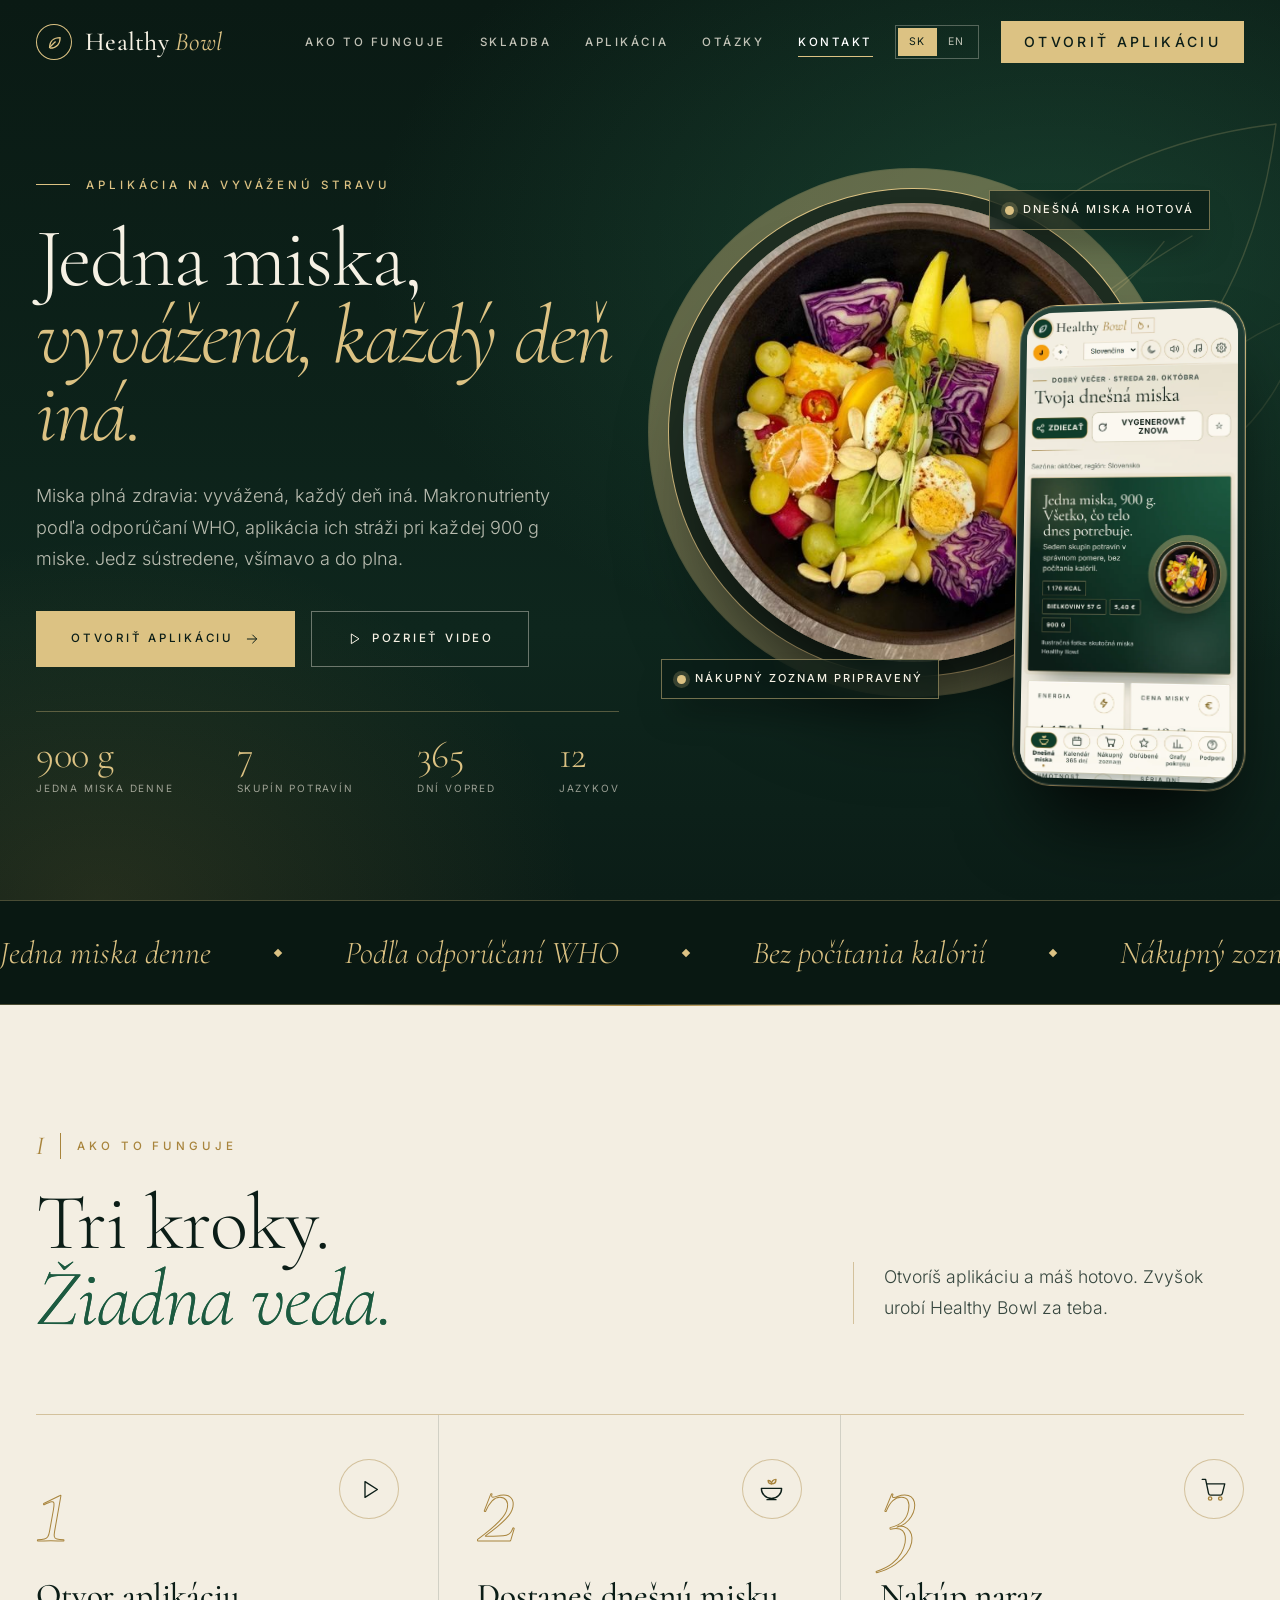
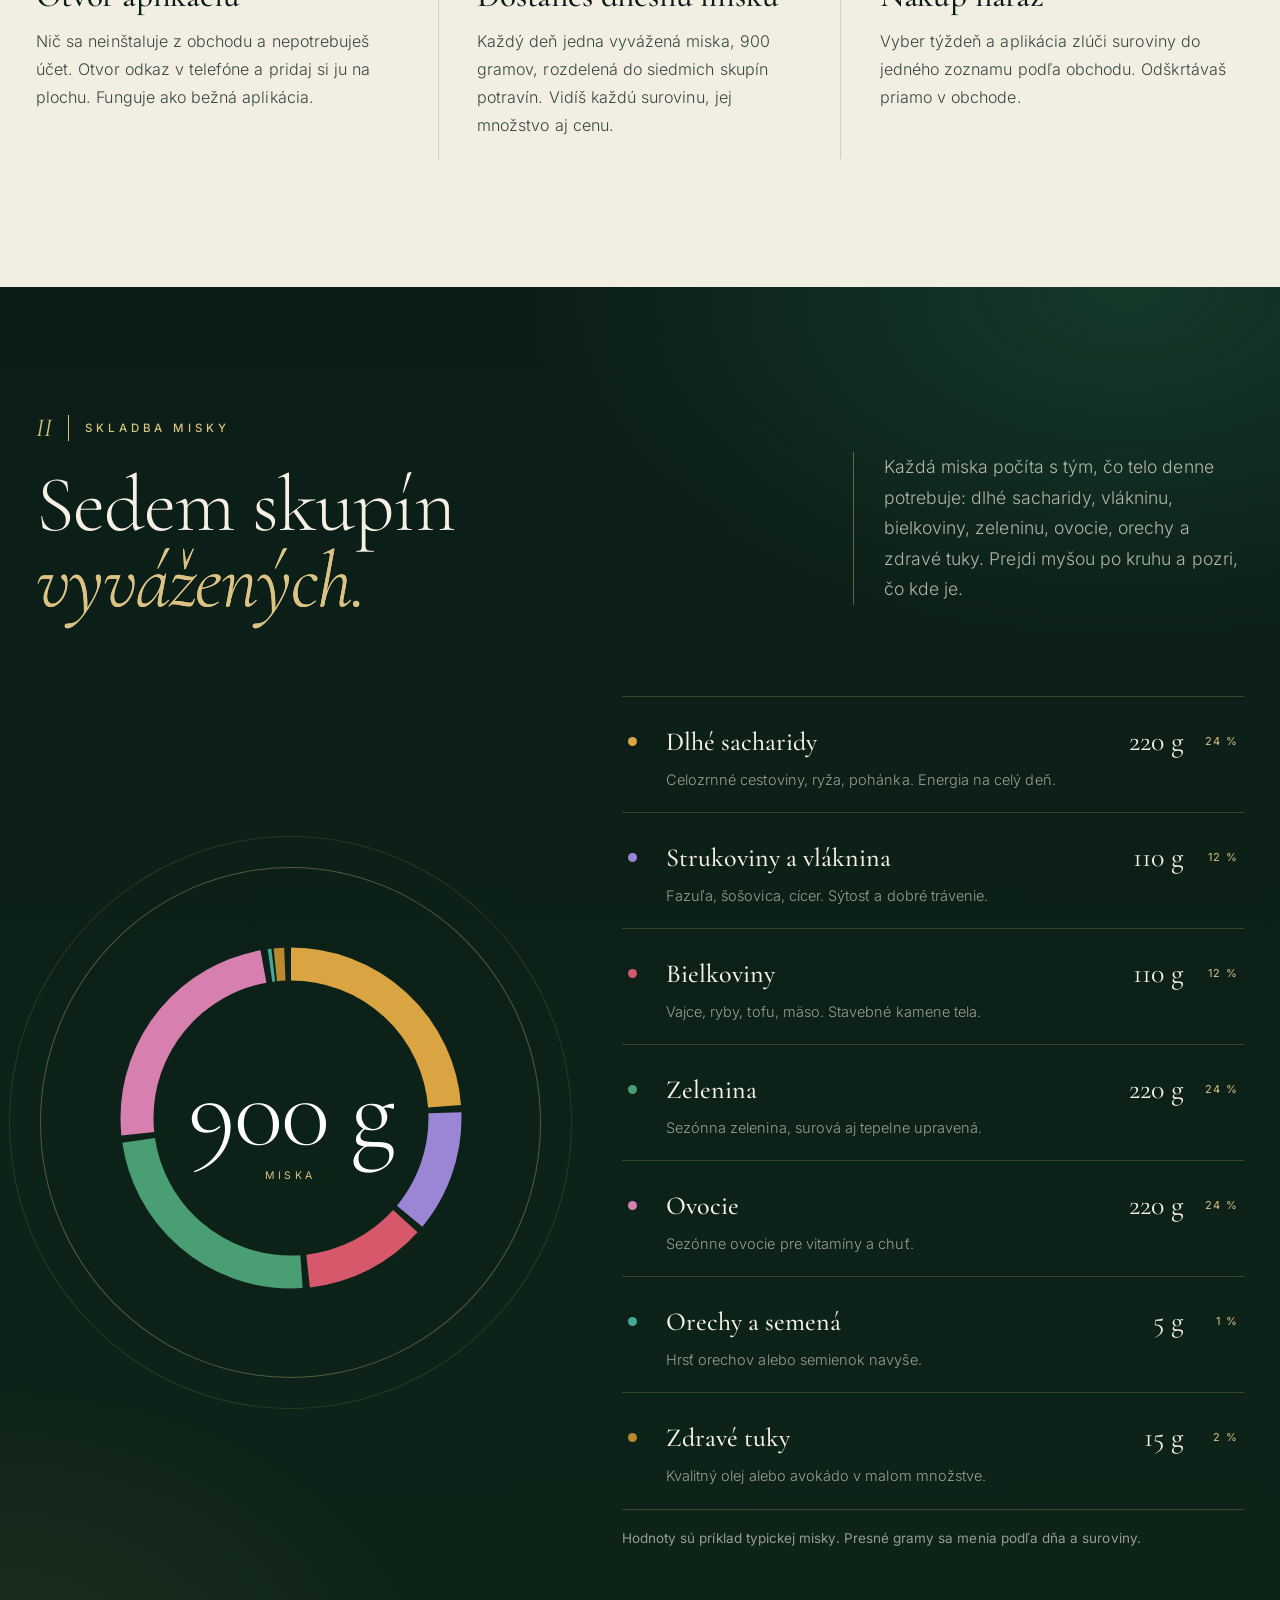
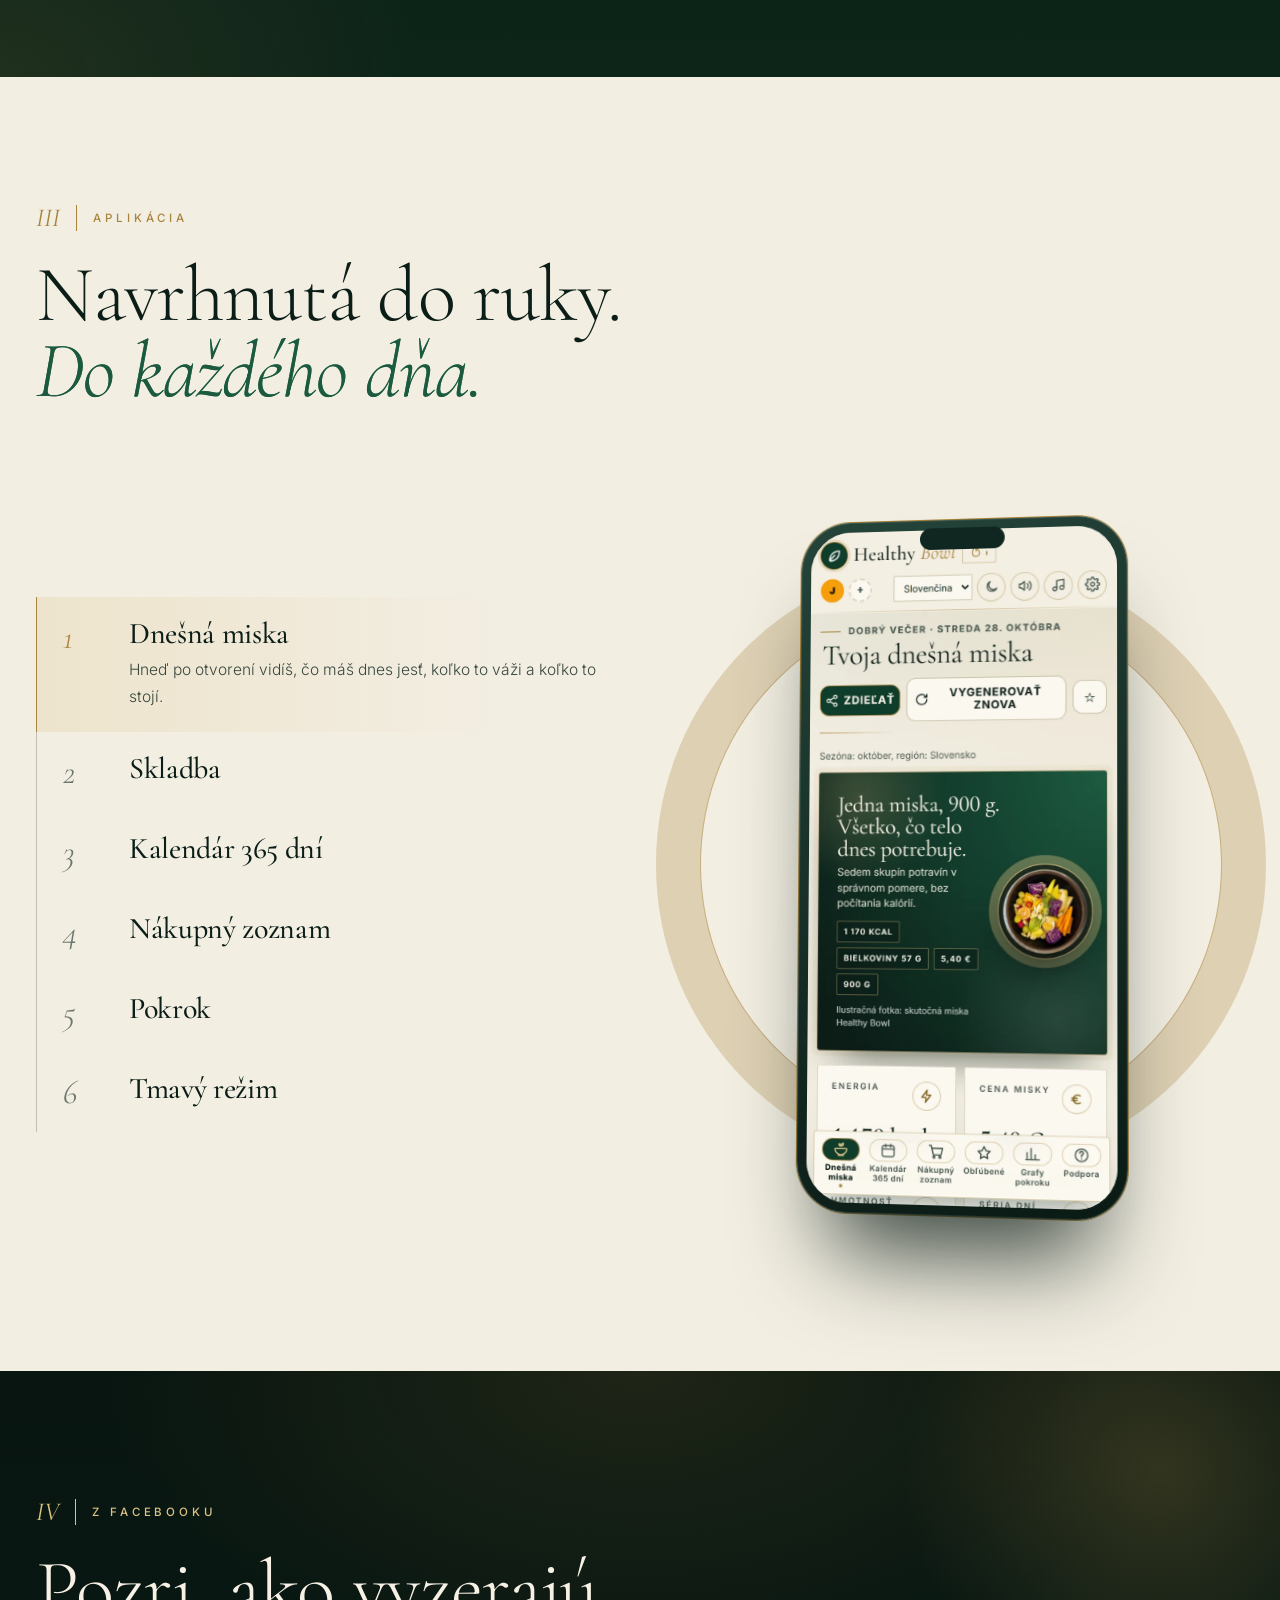
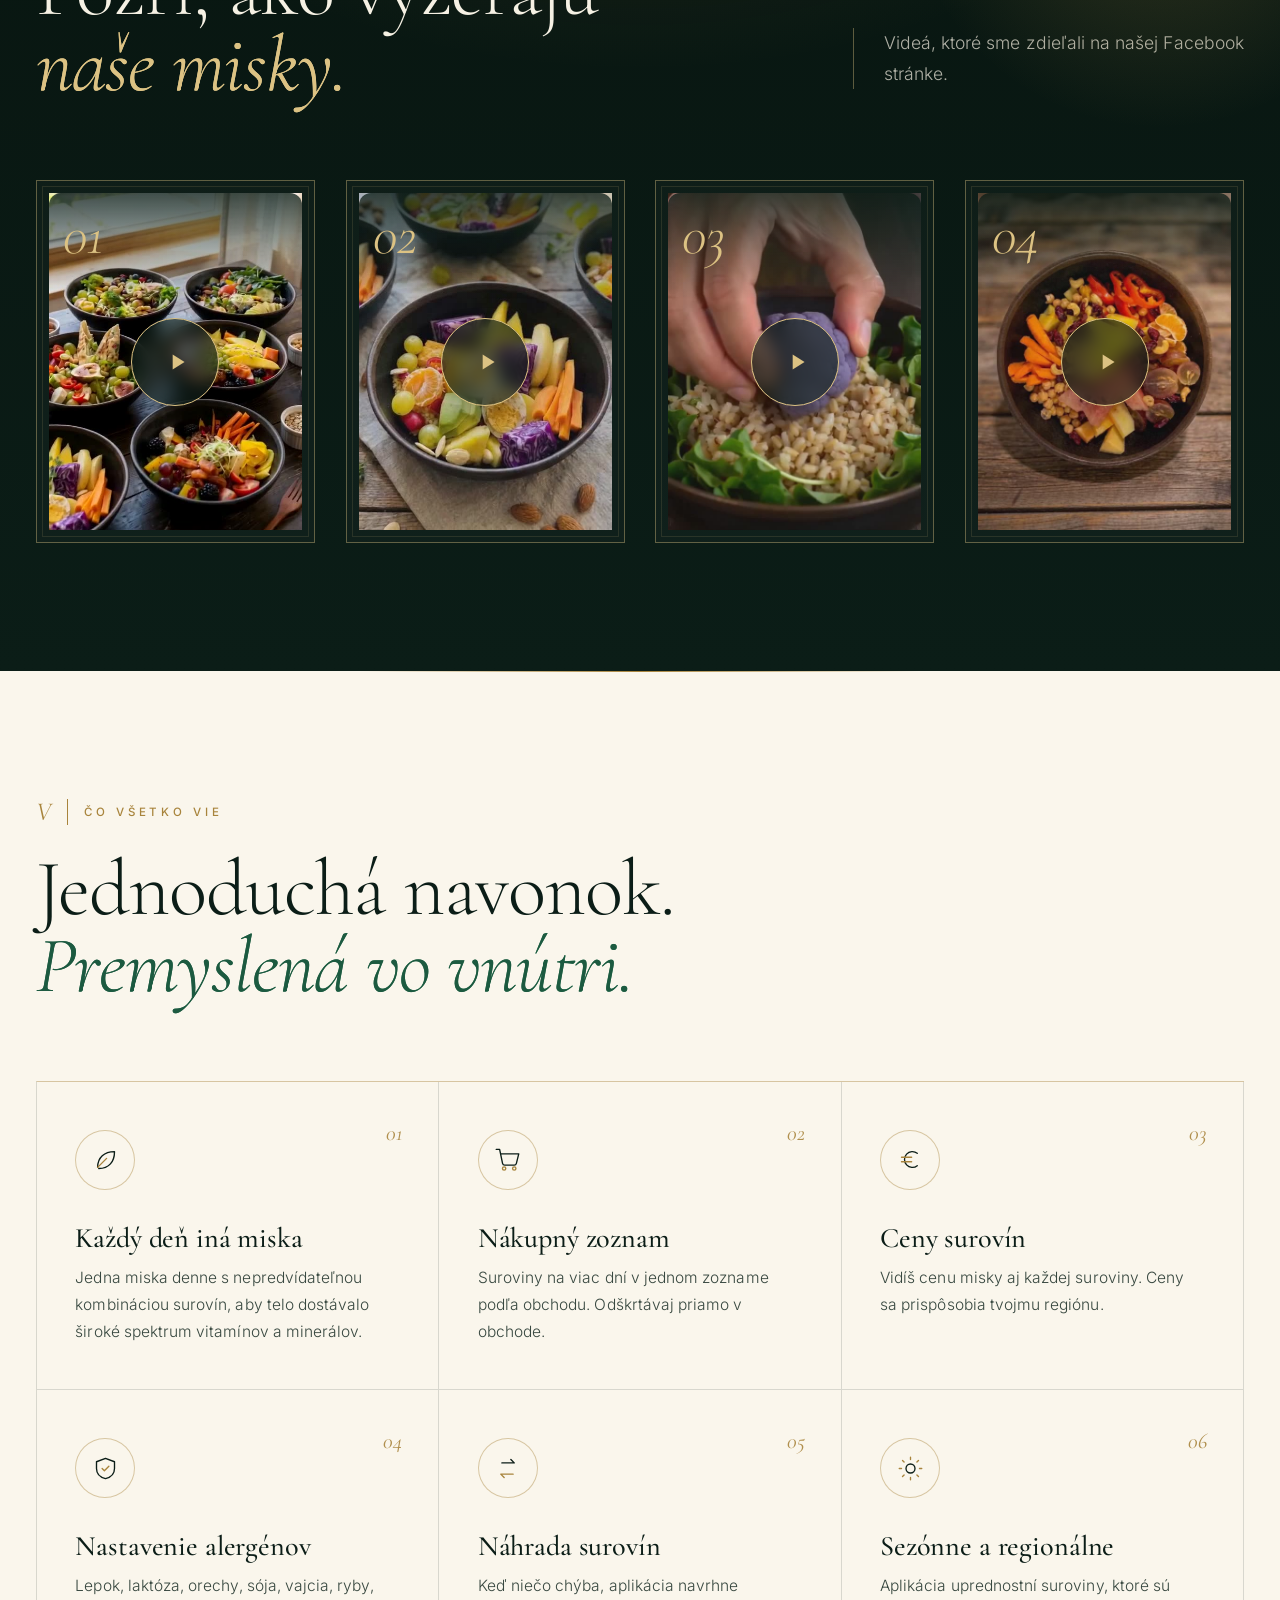
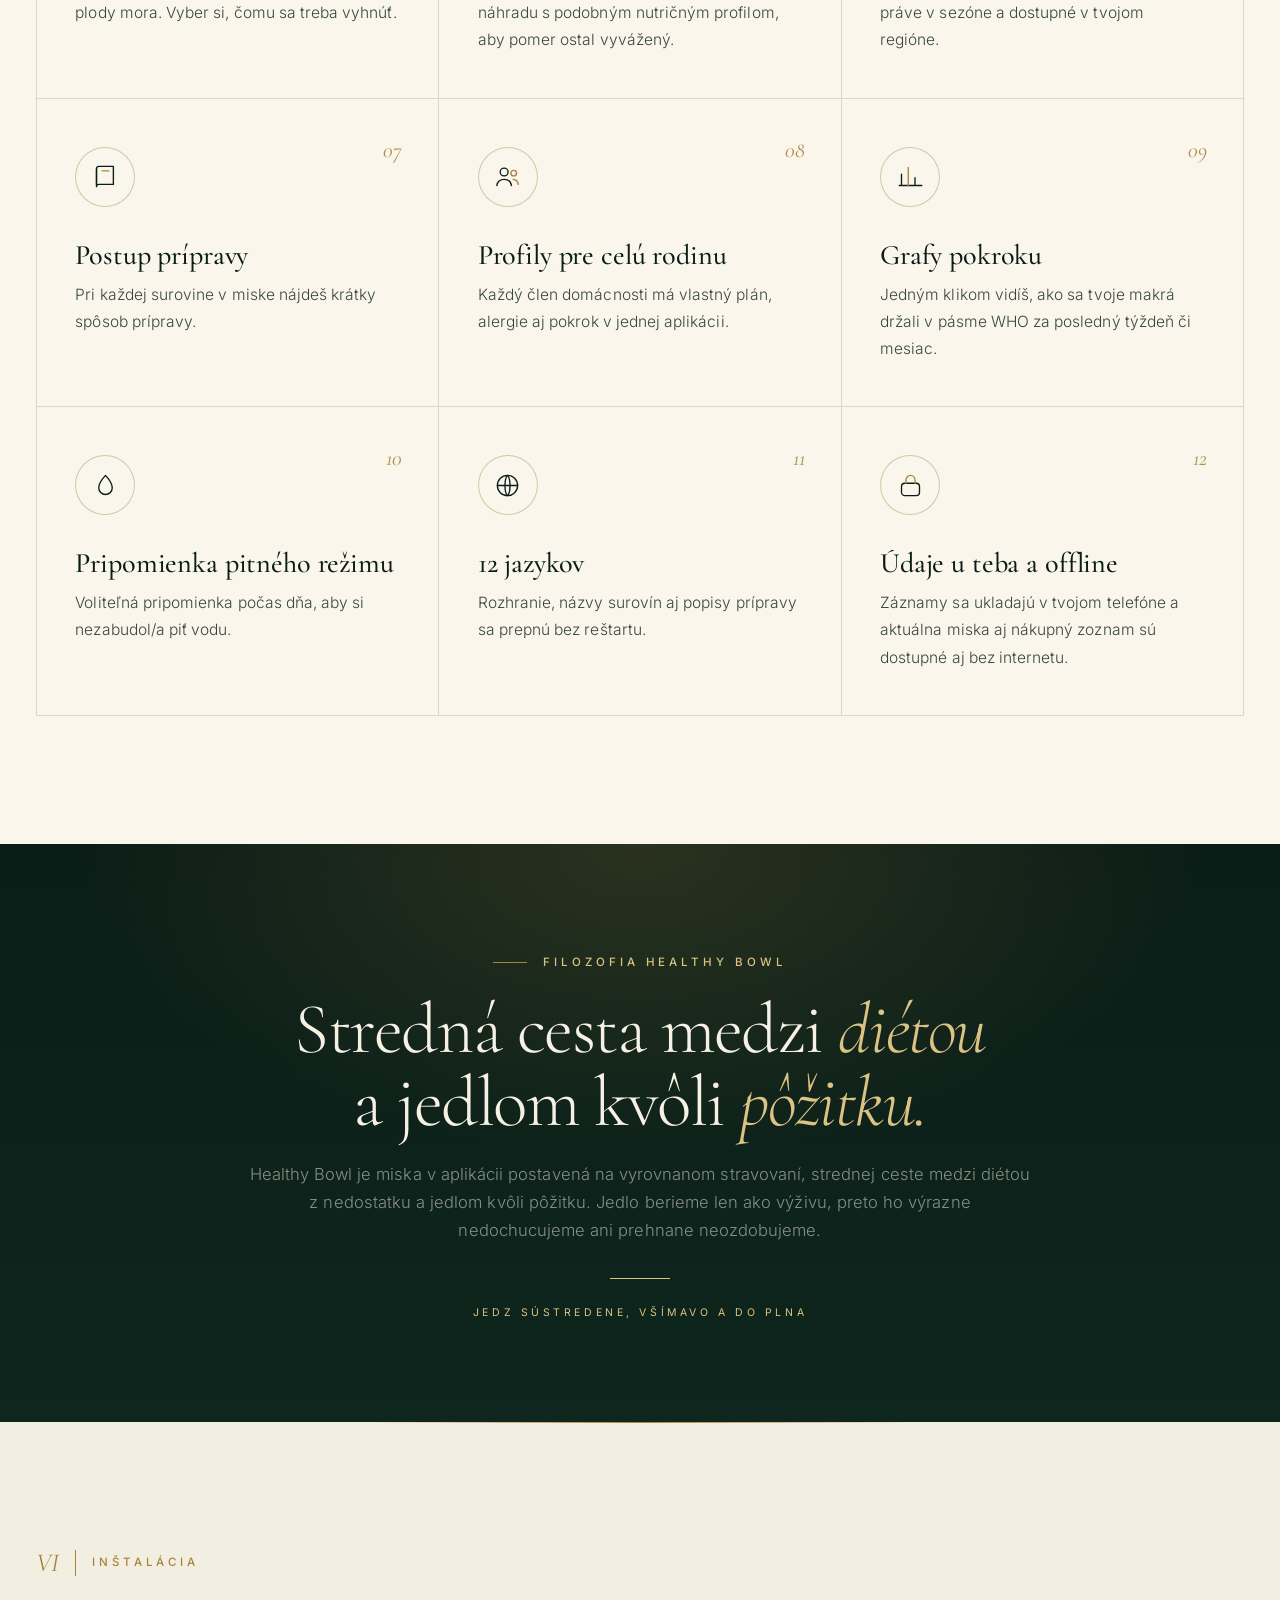
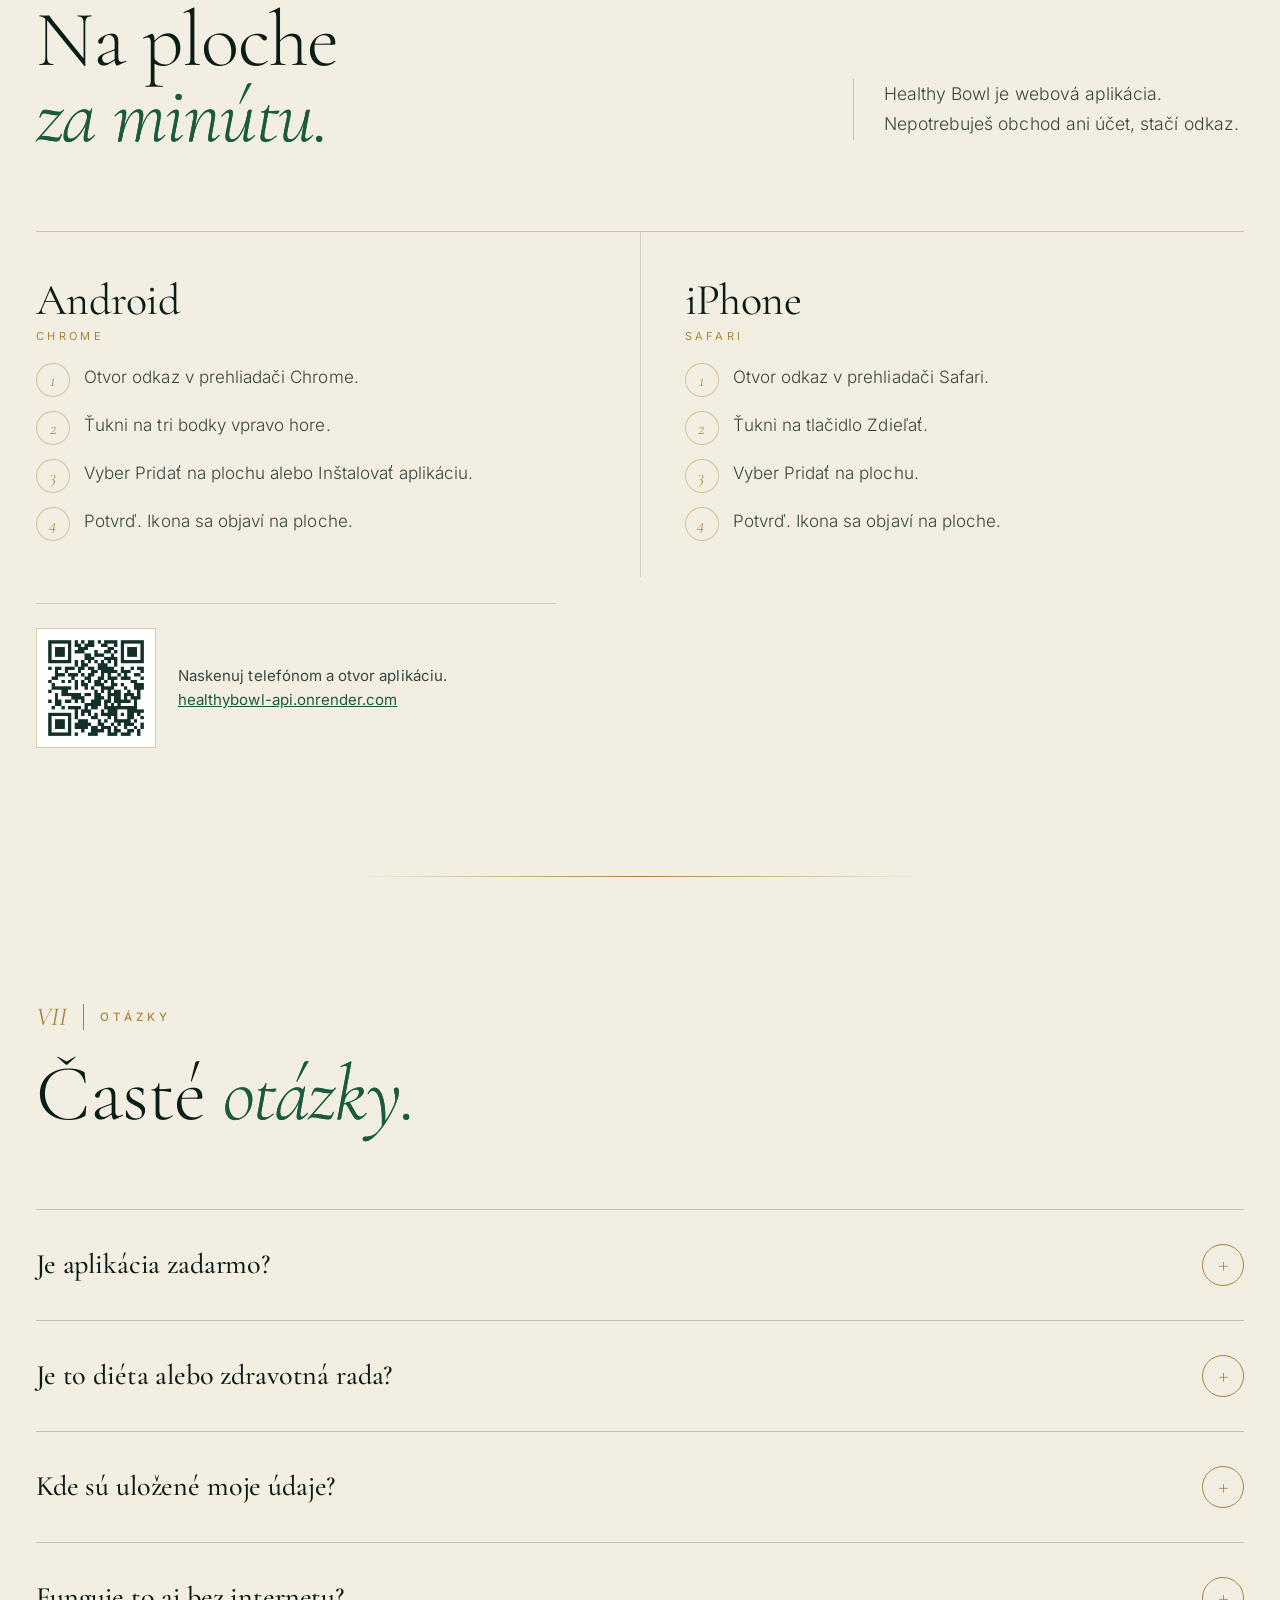
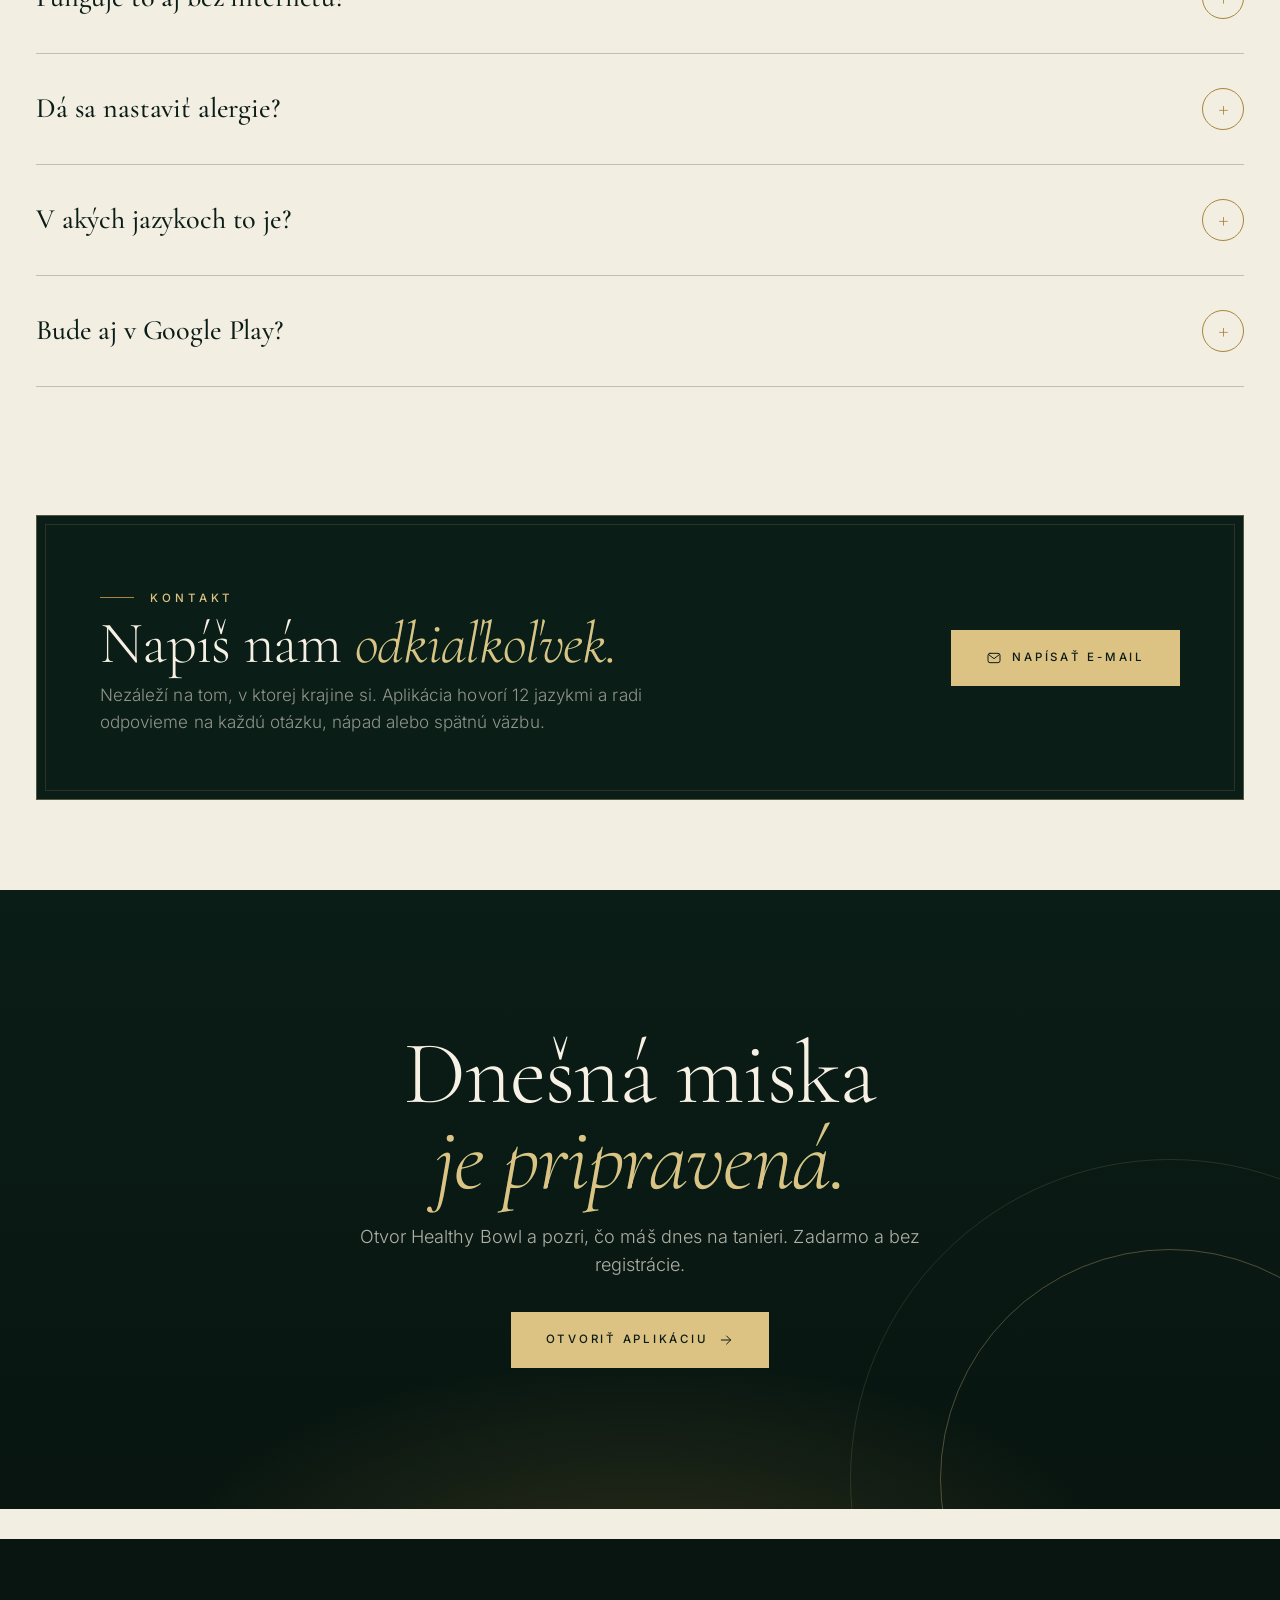
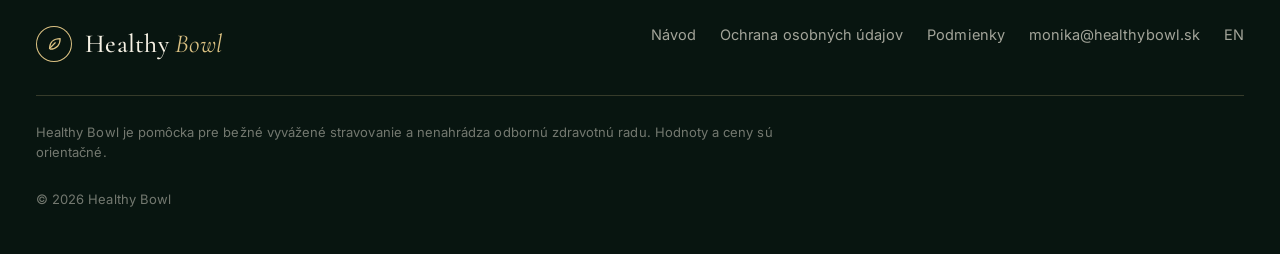
==== index.html @ a8e911b1 "Nadpis skladby: Sedem skupín vyvážených Co-Authored-By: Claude Sonnet 5.5 <noreply@anthropic.com>" ====
<!doctype html>
<html lang="sk">
<head>
<meta charset="utf-8">
<meta name="viewport" content="width=device-width,initial-scale=1,viewport-fit=cover">
<title>Healthy Bowl | Jedna miska, vyvážená, každý deň iná.</title>
<meta name="description" content="Healthy Bowl ti každý deň ukáže jednu vyváženú misku podľa odporúčaní WHO. Bez počítania kalórií, s nákupným zoznamom, kalendárom na 365 dní a 12 jazykmi.">
<meta name="theme-color" content="#FBF9F4">
<link rel="canonical" href="https://www.healthybowl.sk/">
<link rel="alternate" hreflang="sk" href="https://www.healthybowl.sk/">
<link rel="alternate" hreflang="en" href="https://www.healthybowl.sk/en/">
<link rel="alternate" hreflang="x-default" href="https://www.healthybowl.sk/">
<meta property="og:type" content="website">
<meta property="og:title" content="Healthy Bowl | Jedna miska, vyvážená, každý deň iná.">
<meta property="og:description" content="Healthy Bowl ti každý deň ukáže jednu vyváženú misku podľa odporúčaní WHO. Bez počítania kalórií, s nákupným zoznamom, kalendárom na 365 dní a 12 jazykmi.">
<meta property="og:url" content="https://www.healthybowl.sk/">
<meta property="og:image" content="https://www.healthybowl.sk/img/og-card.jpg">
<meta name="twitter:card" content="summary_large_image">
<link rel="icon" type="image/png" href="img/icon-192.png">
<link rel="preload" href="fonts/Cormorant-normal-latin.woff2" as="font" type="font/woff2" crossorigin>
<link rel="preload" href="fonts/Cormorant-italic-latin.woff2" as="font" type="font/woff2" crossorigin>
<link rel="stylesheet" href="assets/site.css">
<link rel="stylesheet" href="assets/luxe.css">
<script type="application/ld+json">{"@context": "https://schema.org", "@type": "WebApplication", "name": "Healthy Bowl", "url": "https://healthybowl-api.onrender.com", "applicationCategory": "HealthApplication", "operatingSystem": "Android, iOS, Web", "inLanguage": ["sk", "en", "de", "hu", "sv", "fi", "ru", "uk", "es", "pt", "cs", "pl"], "offers": {"@type": "Offer", "price": "0", "priceCurrency": "EUR"}, "description": "Healthy Bowl ti každý deň ukáže jednu vyváženú misku podľa odporúčaní WHO. Bez počítania kalórií, s nákupným zoznamom, kalendárom na 365 dní a 12 jazykmi."}</script>
<script type="application/ld+json">{"@context": "https://schema.org", "@type": "FAQPage", "mainEntity": [{"@type": "Question", "name": "Je aplikácia zadarmo?", "acceptedAnswer": {"@type": "Answer", "text": "Áno. Zatiaľ je celá zadarmo a nič neplatíš."}}, {"@type": "Question", "name": "Je to diéta alebo zdravotná rada?", "acceptedAnswer": {"@type": "Answer", "text": "Nie. Healthy Bowl je pomôcka pre bežné vyvážené stravovanie podľa všeobecných odporúčaní WHO. Nenahrádza lekára ani nutričného terapeuta. Ak máš zdravotné obmedzenia, poraď sa s odborníkom."}}, {"@type": "Question", "name": "Kde sú uložené moje údaje?", "acceptedAnswer": {"@type": "Answer", "text": "Tvoje nastavenia, profily a záznamy sa ukladajú v tvojom telefóne. Na server sa posiela len to, čo je nevyhnutné, napríklad správa, ktorú napíšeš do Podpory, alebo adresa, ak ju zadáš kvôli cenám vo svojom regióne."}}, {"@type": "Question", "name": "Funguje to aj bez internetu?", "acceptedAnswer": {"@type": "Answer", "text": "Po prvom načítaní áno, základné funkcie bežia aj offline. Veci, ktoré potrebujú server, napríklad aktuálne ceny, sa aktualizujú, keď si znova online."}}, {"@type": "Question", "name": "Dá sa nastaviť alergie?", "acceptedAnswer": {"@type": "Answer", "text": "Áno. Označíš alergény a neznášanlivosti, aplikácia ukáže, ktoré alergény miska obsahuje, a ponúkne náhradu."}}, {"@type": "Question", "name": "V akých jazykoch to je?", "acceptedAnswer": {"@type": "Answer", "text": "V 12 jazykoch: slovenčina, angličtina, nemčina, maďarčina, švédčina, fínčina, ruština, ukrajinčina, španielčina, portugalčina, čeština a poľština. Jazyk sa prepína bez reštartu."}}, {"@type": "Question", "name": "Bude aj v Google Play?", "acceptedAnswer": {"@type": "Answer", "text": "Pripravujeme to. Dovtedy ju používaš ako webovú aplikáciu priamo z plochy telefónu."}}]}</script>
</head>
<body>
<a class="skip" href="#main">Preskočiť na obsah</a>
<header class="hdr"><div class="wrap">
  <a class="brand" href="./"><i><svg viewBox="0 0 24 24" aria-hidden="true"><path d="M5 19c0-9 6-14 15-14 0 9-5 15-14 15"/><path class="ac" d="M5 19 13 11"/></svg></i><span>Healthy <em>Bowl</em></span></a>
  <nav class="nav" id="nav" aria-label="Menu"><a href="#how">Ako to funguje</a><a href="#bowl">Skladba</a><a href="#app">Aplikácia</a><a href="#faq">Otázky</a><a href="#contact">Kontakt</a></nav>
  <div class="lang" role="group" aria-label="Language"><a href="./" aria-current="page" hreflang="sk" lang="sk">SK</a><a href="en/"  hreflang="en" lang="en">EN</a></div>
  <a class="btn pri sm" href="https://healthybowl-api.onrender.com">Otvoriť aplikáciu</a>
  <button class="burger" type="button" aria-label="Menu" aria-expanded="false" aria-controls="nav"><svg viewBox="0 0 24 24" aria-hidden="true"><path d="M4 7h16M4 12h16M4 17h16"/></svg></button>
</div></header>

<main id="main">
<section class="hero">
  <div class="orn" aria-hidden="true"><svg viewBox="0 0 200 200"><path d="M30 170C40 90 90 40 170 30c-10 80-60 130-140 140z"/><path d="M30 170c30-40 60-70 110-100"/><path d="M60 140c10-5 20-8 30-18M80 118c12-4 22-10 32-22M104 96c10-6 18-14 26-24M44 156c6-10 14-18 22-26"/><path d="M118 150c20-30 40-45 62-52-6 28-22 48-50 60z" opacity=".6"/></svg></div>
  <div class="wrap grid">
    <div>
      <span class="eyebrow">Aplikácia na vyváženú stravu</span>
      <h1>Jedna miska,<br><em>vyvážená, každý deň iná.</em></h1>
      <p class="lead">Miska plná zdravia: vyvážená, každý deň iná. Makronutrienty podľa odporúčaní WHO, aplikácia ich stráži pri každej 900 g miske. Jedz sústredene, všímavo a do plna.</p>
      <div class="cta"><a class="btn pri" href="https://healthybowl-api.onrender.com">Otvoriť aplikáciu <svg viewBox="0 0 24 24" aria-hidden="true"><path d="M5 12h14M13 6l6 6-6 6"/></svg></a><a class="btn" href="#fbvideos"><svg viewBox="0 0 24 24" aria-hidden="true"><path d="M8 5v14l11-7z"/></svg> Pozrieť video</a></div>
      <div class="trust"><div><b>900 g</b>jedna miska denne</div><div><b>7</b>skupín potravín</div><div><b>365</b>dní vopred</div><div><b>12</b>jazykov</div></div>
    </div>
    <div class="stage" aria-hidden="false">
      <div class="plate"><img src="img/bowls/hero.jpg" alt="Miska Healthy Bowl s červenou kapustou, mrkvou, vajcom a mandarínkou" width="1400" height="1400" fetchpriority="high"></div>
      <div class="phone"><img src="img/app/sk_light_today.webp" alt="Obrazovka aplikácie Healthy Bowl s dnešnou miskou" width="780" height="1688" fetchpriority="high"></div>
      <div class="chip b"><i></i>Dnešná miska hotová</div>
      <div class="chip a"><i></i>Nákupný zoznam pripravený</div>
    </div>
  </div>
</section>

<div class="marq" aria-hidden="true"><div class="track"><span>Jedna miska denne</span><span>Podľa odporúčaní WHO</span><span>Bez počítania kalórií</span><span>Nákupný zoznam na viac dní</span><span>365 dní vopred</span><span>Alergény pod kontrolou</span><span>Tmavý režim</span><span>Funguje aj offline</span><span>Jedna miska denne</span><span>Podľa odporúčaní WHO</span><span>Bez počítania kalórií</span><span>Nákupný zoznam na viac dní</span><span>365 dní vopred</span><span>Alergény pod kontrolou</span><span>Tmavý režim</span><span>Funguje aj offline</span></div></div>

<section class="sec" id="how"><div class="wrap">
  <div class="sec-h rv"><span class="eyebrow">Ako to funguje</span><h2>Tri kroky.<br><em>Žiadna veda.</em></h2><p>Otvoríš aplikáciu a máš hotovo. Zvyšok urobí Healthy Bowl za teba.</p></div>
  <div class="steps"><article class="step rv" style="--d:0.0s"><div class="stop"><div class="n">1</div><div class="ic"><svg viewBox="0 0 24 24" aria-hidden="true"><path d="M8 5v14l11-7z"/></svg></div></div><h3>Otvor aplikáciu</h3><p>Nič sa neinštaluje z obchodu a nepotrebuješ účet. Otvor odkaz v telefóne a pridaj si ju na plochu. Funguje ako bežná aplikácia.</p></article><article class="step rv" style="--d:0.12s"><div class="stop"><div class="n">2</div><div class="ic"><svg viewBox="0 0 24 24" aria-hidden="true"><path d="M3 11h18a9 9 0 0 1-18 0Z"/><path d="M8 21h8"/><path class="ac" d="M12 7c0-2 1.5-4 4-4 0 2.5-1.5 4-4 4Z"/><path class="ac" d="M12 7c0-1.5-1-3-3-3 0 2 1 3 3 3Z"/></svg></div></div><h3>Dostaneš dnešnú misku</h3><p>Každý deň jedna vyvážená miska, 900 gramov, rozdelená do siedmich skupín potravín. Vidíš každú surovinu, jej množstvo aj cenu.</p></article><article class="step rv" style="--d:0.24s"><div class="stop"><div class="n">3</div><div class="ic"><svg viewBox="0 0 24 24" aria-hidden="true"><circle class="ac" cx="9" cy="20" r="1.5"/><circle class="ac" cx="18" cy="20" r="1.5"/><path d="M2 3h3l2.6 12.4a2 2 0 0 0 2 1.6h8.3a2 2 0 0 0 2-1.5L22 7H6"/></svg></div></div><h3>Nakúp naraz</h3><p>Vyber týždeň a aplikácia zlúči suroviny do jedného zoznamu podľa obchodu. Odškrtávaš priamo v obchode.</p></article></div>
</div></section>

<section class="sec dark" id="bowl"><div class="wrap">
  <div class="sec-h rv"><span class="eyebrow">Skladba misky</span><h2>Sedem skupín<br><em>vyvážených.</em></h2><p>Každá miska počíta s tým, čo telo denne potrebuje: dlhé sacharidy, vlákninu, bielkoviny, zeleninu, ovocie, orechy a zdravé tuky. Prejdi myšou po kruhu a pozri, čo kde je.</p></div>
  <div class="ringwrap">
    <div class="ring rv"><div class="mid"><b>900 g</b><span>miska</span></div></div>
    <div><div class="groups"><div class="g rv" style="--d:0.0s" data-c="#D9A441" data-pc="220"><i style="background:#D9A441"></i><b>Dlhé sacharidy</b><span class="gr">220 g</span><span class="pc">24 %</span><small>Celozrnné cestoviny, ryža, pohánka. Energia na celý deň.</small></div><div class="g rv" style="--d:0.06s" data-c="#9B86D6" data-pc="110"><i style="background:#9B86D6"></i><b>Strukoviny a vláknina</b><span class="gr">110 g</span><span class="pc">12 %</span><small>Fazuľa, šošovica, cícer. Sýtosť a dobré trávenie.</small></div><div class="g rv" style="--d:0.12s" data-c="#D8586B" data-pc="110"><i style="background:#D8586B"></i><b>Bielkoviny</b><span class="gr">110 g</span><span class="pc">12 %</span><small>Vajce, ryby, tofu, mäso. Stavebné kamene tela.</small></div><div class="g rv" style="--d:0.18s" data-c="#4A9E73" data-pc="220"><i style="background:#4A9E73"></i><b>Zelenina</b><span class="gr">220 g</span><span class="pc">24 %</span><small>Sezónna zelenina, surová aj tepelne upravená.</small></div><div class="g rv" style="--d:0.24s" data-c="#D77FAE" data-pc="220"><i style="background:#D77FAE"></i><b>Ovocie</b><span class="gr">220 g</span><span class="pc">24 %</span><small>Sezónne ovocie pre vitamíny a chuť.</small></div><div class="g rv" style="--d:0.3s" data-c="#45A89A" data-pc="5"><i style="background:#45A89A"></i><b>Orechy a semená</b><span class="gr">5 g</span><span class="pc">1 %</span><small>Hrsť orechov alebo semienok navyše.</small></div><div class="g rv" style="--d:0.36s" data-c="#B8892F" data-pc="15"><i style="background:#B8892F"></i><b>Zdravé tuky</b><span class="gr">15 g</span><span class="pc">2 %</span><small>Kvalitný olej alebo avokádo v malom množstve.</small></div></div><p style="margin-top:18px;font-size:13.5px;color:rgba(245,239,227,.6)">Hodnoty sú príklad typickej misky. Presné gramy sa menia podľa dňa a suroviny.</p></div>
  </div>
</div></section>

<section class="sec" id="app"><div class="wrap">
  <div class="sec-h rv"><span class="eyebrow">Aplikácia</span><h2>Navrhnutá do ruky.<br><em>Do každého dňa.</em></h2></div>
  <div class="show">
    <div class="tabs rv" role="tablist"><button type="button" class="tab" aria-selected="true"><span class="tn">1</span><h3>Dnešná miska</h3><p>Hneď po otvorení vidíš, čo máš dnes jesť, koľko to váži a koľko to stojí.</p></button><button type="button" class="tab" aria-selected="false"><span class="tn">2</span><h3>Skladba</h3><p>Farebný kruh a pomer živín ti ukážu, prečo je miska vyvážená.</p></button><button type="button" class="tab" aria-selected="false"><span class="tn">3</span><h3>Kalendár 365 dní</h3><p>Pozri si misku na ktorýkoľvek deň, dopredu aj dozadu.</p></button><button type="button" class="tab" aria-selected="false"><span class="tn">4</span><h3>Nákupný zoznam</h3><p>Suroviny na viac dní v jednom zozname, rozdelené podľa obchodu.</p></button><button type="button" class="tab" aria-selected="false"><span class="tn">5</span><h3>Pokrok</h3><p>Grafy ukazujú, ako ti ide plnenie misiek a aká je tvoja séria dní.</p></button><button type="button" class="tab" aria-selected="false"><span class="tn">6</span><h3>Tmavý režim</h3><p>Pekná aj večer. Tmavý vzhľad sa prepne sám podľa telefónu.</p></button></div>
    <div class="devwrap rv"><div class="dev"><div class="isl"></div><div class="scr"><img src="img/app/sk_light_today.webp" alt="Dnešná miska" loading="lazy" decoding="async" width="780" height="1688" class="on"><img src="img/app/sk_light_ring.webp" alt="Skladba" loading="lazy" decoding="async" width="780" height="1688"><img src="img/app/sk_light_calendar.webp" alt="Kalendár 365 dní" loading="lazy" decoding="async" width="780" height="1688"><img src="img/app/sk_light_shopping.webp" alt="Nákupný zoznam" loading="lazy" decoding="async" width="780" height="1688"><img src="img/app/sk_light_progress.webp" alt="Pokrok" loading="lazy" decoding="async" width="780" height="1688"><img src="img/app/sk_dark_today.webp" alt="Tmavý režim" loading="lazy" decoding="async" width="780" height="1688"></div></div></div>
  </div>
</div></section>



<section class="sec dark vsec" id="fbvideos"><div class="wrap">
  <div class="sec-h rv"><span class="eyebrow">Z Facebooku</span><h2>Pozri, ako vyzerajú<br><em>naše misky.</em></h2><p>Videá, ktoré sme zdieľali na našej Facebook stránke.</p></div>
  <div class="vgrid"><figure class="vcard rv"><div class="vnum">01</div><div class="vid vert r34"><video preload="none" playsinline poster="img/fb/stol.jpg" aria-label="Stôl plný misiek"><source src="video/stol.mp4" type="video/mp4"></video><button class="play" type="button"><i><svg viewBox="0 0 24 24" aria-hidden="true"><path d="M8 5v14l11-7z"/></svg></i>Prehrať</button></div></figure><figure class="vcard rv"><div class="vnum">02</div><div class="vid vert r11"><video preload="none" playsinline poster="img/fb/hero-bowl.jpg" aria-label="Miska dňa"><source src="video/hero-bowl.mp4" type="video/mp4"></video><button class="play" type="button"><i><svg viewBox="0 0 24 24" aria-hidden="true"><path d="M8 5v14l11-7z"/></svg></i>Prehrať</button></div></figure><figure class="vcard rv"><div class="vnum">03</div><div class="vid vert r34"><video preload="none" playsinline poster="img/fb/ruky.jpg" aria-label="Karfiol na obilninách"><source src="video/ruky.mp4" type="video/mp4"></video><button class="play" type="button"><i><svg viewBox="0 0 24 24" aria-hidden="true"><path d="M8 5v14l11-7z"/></svg></i>Prehrať</button></div></figure><figure class="vcard rv"><div class="vnum">04</div><div class="vid vert r34"><video preload="none" playsinline poster="img/fb/cicer.jpg" aria-label="Miska s cícerom"><source src="video/cicer.mp4" type="video/mp4"></video><button class="play" type="button"><i><svg viewBox="0 0 24 24" aria-hidden="true"><path d="M8 5v14l11-7z"/></svg></i>Prehrať</button></div></figure></div>
</div></section>

<section class="sec" id="features" style="padding-top:30px"><div class="wrap">
  <div class="sec-h rv"><span class="eyebrow">Čo všetko vie</span><h2>Jednoduchá navonok.<br><em>Premyslená vo vnútri.</em></h2></div>
  <div class="feat"><article class="f rv" style="--d:0.0s"><div class="ic"><svg viewBox="0 0 24 24" aria-hidden="true"><path d="M5 19c0-9 6-14 15-14 0 9-5 15-14 15"/><path class="ac" d="M5 19 13 11"/></svg></div><h3>Každý deň iná miska</h3><p>Jedna miska denne s nepredvídateľnou kombináciou surovín, aby telo dostávalo široké spektrum vitamínov a minerálov.</p></article><article class="f rv" style="--d:0.1s"><div class="ic"><svg viewBox="0 0 24 24" aria-hidden="true"><circle class="ac" cx="9" cy="20" r="1.5"/><circle class="ac" cx="18" cy="20" r="1.5"/><path d="M2 3h3l2.6 12.4a2 2 0 0 0 2 1.6h8.3a2 2 0 0 0 2-1.5L22 7H6"/></svg></div><h3>Nákupný zoznam</h3><p>Suroviny na viac dní v jednom zozname podľa obchodu. Odškrtávaj priamo v obchode.</p></article><article class="f rv" style="--d:0.2s"><div class="ic"><svg viewBox="0 0 24 24" aria-hidden="true"><path d="M18 6.5A7 7 0 1 0 18 17.5"/><path class="ac" d="M4 10h9M4 14h9"/></svg></div><h3>Ceny surovín</h3><p>Vidíš cenu misky aj každej suroviny. Ceny sa prispôsobia tvojmu regiónu.</p></article><article class="f rv" style="--d:0.0s"><div class="ic"><svg viewBox="0 0 24 24" aria-hidden="true"><path d="M12 3 4 6v6c0 4.5 3.2 7.8 8 9 4.8-1.2 8-4.5 8-9V6Z"/><path class="ac" d="m9 12 2 2 4-4"/></svg></div><h3>Nastavenie alergénov</h3><p>Lepok, laktóza, orechy, sója, vajcia, ryby, plody mora. Vyber si, čomu sa treba vyhnúť.</p></article><article class="f rv" style="--d:0.1s"><div class="ic"><svg viewBox="0 0 24 24" aria-hidden="true"><path d="M7 7h11l-3-3"/><path class="ac" d="M17 17H6l3 3"/></svg></div><h3>Náhrada surovín</h3><p>Keď niečo chýba, aplikácia navrhne náhradu s podobným nutričným profilom, aby pomer ostal vyvážený.</p></article><article class="f rv" style="--d:0.2s"><div class="ic"><svg viewBox="0 0 24 24" aria-hidden="true"><circle cx="12" cy="12" r="4"/><path class="ac" d="M12 2v2M12 20v2M4.9 4.9l1.4 1.4M17.7 17.7l1.4 1.4M2 12h2M20 12h2M4.9 19.1l1.4-1.4M17.7 6.3l1.4-1.4"/></svg></div><h3>Sezónne a regionálne</h3><p>Aplikácia uprednostní suroviny, ktoré sú práve v sezóne a dostupné v tvojom regióne.</p></article><article class="f rv" style="--d:0.0s"><div class="ic"><svg viewBox="0 0 24 24" aria-hidden="true"><path d="M4 5a2 2 0 0 1 2-2h13v16H6a2 2 0 0 0-2 2Z"/><path d="M4 19V5"/><path class="ac" d="M9 7h6"/></svg></div><h3>Postup prípravy</h3><p>Pri každej surovine v miske nájdeš krátky spôsob prípravy.</p></article><article class="f rv" style="--d:0.1s"><div class="ic"><svg viewBox="0 0 24 24" aria-hidden="true"><circle cx="9" cy="8" r="3.5"/><path d="M2.5 20c.6-3.4 3.2-5.5 6.5-5.5s5.9 2.1 6.5 5.5"/><circle class="ac" cx="17.5" cy="9" r="2.5"/><path class="ac" d="M17 14.5c2.5.2 4.2 1.9 4.6 4.5"/></svg></div><h3>Profily pre celú rodinu</h3><p>Každý člen domácnosti má vlastný plán, alergie aj pokrok v jednej aplikácii.</p></article><article class="f rv" style="--d:0.2s"><div class="ic"><svg viewBox="0 0 24 24" aria-hidden="true"><path d="M4 20V10M16 20v-7M22 20H2"/><path class="ac" d="M10 20V4"/></svg></div><h3>Grafy pokroku</h3><p>Jedným klikom vidíš, ako sa tvoje makrá držali v pásme WHO za posledný týždeň či mesiac.</p></article><article class="f rv" style="--d:0.0s"><div class="ic"><svg viewBox="0 0 24 24" aria-hidden="true"><path d="M12 3s6 6.5 6 11a6 6 0 0 1-12 0c0-4.5 6-11 6-11Z"/></svg></div><h3>Pripomienka pitného režimu</h3><p>Voliteľná pripomienka počas dňa, aby si nezabudol/a piť vodu.</p></article><article class="f rv" style="--d:0.1s"><div class="ic"><svg viewBox="0 0 24 24" aria-hidden="true"><circle cx="12" cy="12" r="9"/><path d="M3 12h18M12 3c3 3 3 15 0 18M12 3c-3 3-3 15 0 18"/></svg></div><h3>12 jazykov</h3><p>Rozhranie, názvy surovín aj popisy prípravy sa prepnú bez reštartu.</p></article><article class="f rv" style="--d:0.2s"><div class="ic"><svg viewBox="0 0 24 24" aria-hidden="true"><rect x="4" y="10" width="16" height="11" rx="3"/><path class="ac" d="M8 10V7a4 4 0 0 1 8 0v3"/></svg></div><h3>Údaje u teba a offline</h3><p>Záznamy sa ukladajú v tvojom telefóne a aktuálna miska aj nákupný zoznam sú dostupné aj bez internetu.</p></article></div>
</div></section>

<section class="sec" id="philosophy" style="padding-block:clamp(50px,8vw,100px)"><div class="wrap quote rv"><span class="eyebrow" style="justify-content:center">Filozofia Healthy Bowl</span><blockquote style="margin-top:22px">Stredná cesta medzi <em>diétou</em> a jedlom kvôli <em>pôžitku.</em></blockquote><p class="qp">Healthy Bowl je miska v aplikácii postavená na vyrovnanom stravovaní, strednej ceste medzi diétou z nedostatku a jedlom kvôli pôžitku. Jedlo berieme len ako výživu, preto ho výrazne nedochucujeme ani prehnane neozdobujeme.</p><cite>Jedz sústredene, všímavo a do plna</cite></div></section>

<section class="sec" id="install" style="padding-top:30px"><div class="wrap">
  <div class="sec-h rv"><span class="eyebrow">Inštalácia</span><h2>Na ploche<br><em>za minútu.</em></h2><p>Healthy Bowl je webová aplikácia. Nepotrebuješ obchod ani účet, stačí odkaz.</p></div>
  <div class="install"><div class="ib rv"><h3>Android</h3><div class="sub">Chrome</div><ol><li>Otvor odkaz v prehliadači Chrome.</li><li>Ťukni na tri bodky vpravo hore.</li><li>Vyber Pridať na plochu alebo Inštalovať aplikáciu.</li><li>Potvrď. Ikona sa objaví na ploche.</li></ol></div><div class="ib rv"><h3>iPhone</h3><div class="sub">Safari</div><ol><li>Otvor odkaz v prehliadači Safari.</li><li>Ťukni na tlačidlo Zdieľať.</li><li>Vyber Pridať na plochu.</li><li>Potvrď. Ikona sa objaví na ploche.</li></ol></div></div>
  <div class="qrbox rv" style="max-width:520px"><img src="img/qr.png" alt="QR" width="120" height="120" loading="lazy"><p>Naskenuj telefónom a otvor aplikáciu.<br><a href="https://healthybowl-api.onrender.com" style="color:var(--green-d)">healthybowl-api.onrender.com</a></p></div>
</div></section>

<section class="sec" id="faq" style="padding-top:30px"><div class="wrap">
  <div class="sec-h rv"><span class="eyebrow">Otázky</span><h2>Časté <em>otázky.</em></h2></div>
  <div class="faq"><details class="rv"><summary>Je aplikácia zadarmo?</summary><div class="a">Áno. Zatiaľ je celá zadarmo a nič neplatíš.</div></details><details class="rv"><summary>Je to diéta alebo zdravotná rada?</summary><div class="a">Nie. Healthy Bowl je pomôcka pre bežné vyvážené stravovanie podľa všeobecných odporúčaní WHO. Nenahrádza lekára ani nutričného terapeuta. Ak máš zdravotné obmedzenia, poraď sa s odborníkom.</div></details><details class="rv"><summary>Kde sú uložené moje údaje?</summary><div class="a">Tvoje nastavenia, profily a záznamy sa ukladajú v tvojom telefóne. Na server sa posiela len to, čo je nevyhnutné, napríklad správa, ktorú napíšeš do Podpory, alebo adresa, ak ju zadáš kvôli cenám vo svojom regióne.</div></details><details class="rv"><summary>Funguje to aj bez internetu?</summary><div class="a">Po prvom načítaní áno, základné funkcie bežia aj offline. Veci, ktoré potrebujú server, napríklad aktuálne ceny, sa aktualizujú, keď si znova online.</div></details><details class="rv"><summary>Dá sa nastaviť alergie?</summary><div class="a">Áno. Označíš alergény a neznášanlivosti, aplikácia ukáže, ktoré alergény miska obsahuje, a ponúkne náhradu.</div></details><details class="rv"><summary>V akých jazykoch to je?</summary><div class="a">V 12 jazykoch: slovenčina, angličtina, nemčina, maďarčina, švédčina, fínčina, ruština, ukrajinčina, španielčina, portugalčina, čeština a poľština. Jazyk sa prepína bez reštartu.</div></details><details class="rv"><summary>Bude aj v Google Play?</summary><div class="a">Pripravujeme to. Dovtedy ju používaš ako webovú aplikáciu priamo z plochy telefónu.</div></details></div>
</div></section>

<section class="sec" id="contact" style="padding-top:20px"><div class="wrap"><div class="contact rv"><div><span class="eyebrow">Kontakt</span><h2>Napíš nám <em>odkiaľkoľvek.</em></h2><p>Nezáleží na tom, v ktorej krajine si. Aplikácia hovorí 12 jazykmi a radi odpovieme na každú otázku, nápad alebo spätnú väzbu.</p></div><a class="btn pri" href="mailto:monika@healthybowl.sk"><svg viewBox="0 0 24 24" aria-hidden="true"><rect x="3" y="5" width="18" height="14" rx="3"/><path class="ac" d="m4 7 8 6 8-6"/></svg> Napísať e-mail</a></div></div></section>

<section class="final rv" style="margin-bottom:30px"><div class="bgc"></div><div class="bgc b"></div>
  <h2>Dnešná miska<br><em>je pripravená.</em></h2><p>Otvor Healthy Bowl a pozri, čo máš dnes na tanieri. Zadarmo a bez registrácie.</p><a class="btn pri" href="https://healthybowl-api.onrender.com">Otvoriť aplikáciu <svg viewBox="0 0 24 24" aria-hidden="true"><path d="M5 12h14M13 6l6 6-6 6"/></svg></a></section>
</main>

<footer class="ftr"><div class="wrap">
  <div class="top"><a class="brand" href="./"><i><svg viewBox="0 0 24 24" aria-hidden="true"><path d="M5 19c0-9 6-14 15-14 0 9-5 15-14 15"/><path class="ac" d="M5 19 13 11"/></svg></i><span>Healthy <em>Bowl</em></span></a>
    <div class="links"><a href="navod/">Návod</a><a href="ochrana-osobnych-udajov/">Ochrana osobných údajov</a><a href="obchodne-podmienky/">Podmienky</a><a href="mailto:monika@healthybowl.sk">monika@healthybowl.sk</a><a href="en/" hreflang="en">EN</a></div></div>
  <p class="disc">Healthy Bowl je pomôcka pre bežné vyvážené stravovanie a nenahrádza odbornú zdravotnú radu. Hodnoty a ceny sú orientačné.</p><p class="disc">© 2026 Healthy Bowl</p>
</div></footer>
<script src="assets/site.js" defer></script>
</body>
</html>
---- assets/site.css ----
/* Healthy Bowl web 2026-10-28: smotanovy podklad, svieza zelena, zlate detaily, serifove nadpisy.
   Rovnaky jazyk ako aplikacia (mobile/atelier.css). Ziadne externe zavislosti. */
@font-face{font-family:"Inter";font-style:normal;font-weight:100 900;font-display:swap;src:url("../fonts/Inter-latin-ext.woff2") format("woff2");unicode-range:U+0100-02BA,U+02BD-02C5,U+02C7-02CC,U+02CE-02D7,U+02DD-02FF,U+0304,U+0308,U+0329,U+1D00-1DBF,U+1E00-1E9F,U+1EF2-1EFF,U+2020,U+20A0-20AB,U+20AD-20C0,U+2113,U+2C60-2C7F,U+A720-A7FF}
@font-face{font-family:"Inter";font-style:normal;font-weight:100 900;font-display:swap;src:url("../fonts/Inter-latin.woff2") format("woff2");unicode-range:U+0000-00FF,U+0131,U+0152-0153,U+02BB-02BC,U+02C6,U+02DA,U+02DC,U+0304,U+0308,U+0329,U+2000-206F,U+20AC,U+2122,U+2191,U+2193,U+2212,U+2215,U+FEFF,U+FFFD}

:root{
  --canvas:#FBF9F4; --paper:#FFFFFF; --sunken:#F3F1EA; --cream:#F6F1E4;
  --ink:#14302A; --ink-2:#3F5A52; --ink-3:#6E8179; --line:#E6E3D9; --line-2:#D6D2C4;
  --green:#2E9C63; --green-d:#1F7A4B; --green-dd:#0F3D2C; --green-soft:#E3F4EA; --mint:#CFEFD9;
  --gold:#C7A24F; --gold-2:#E2C27A; --gold-line:rgba(199,162,79,.45); --gold-soft:#F6EBD2;
  --peach:#F6D9CB;
  --serif:"Fraunces","Georgia Pro","Palatino Linotype",Georgia,"Noto Serif",serif;
  --sans:"Inter",system-ui,-apple-system,"Segoe UI",Roboto,sans-serif;
  --mono:ui-monospace,"JetBrains Mono","Cascadia Mono",Consolas,monospace;
  --r:26px; --wrap:1180px;
  --ease:cubic-bezier(.2,.7,.2,1);
}
*{box-sizing:border-box}
html{scroll-behavior:smooth;-webkit-text-size-adjust:100%}
body{margin:0;background:var(--canvas);color:var(--ink);font-family:var(--sans);font-size:17px;line-height:1.6;overflow-x:hidden;-webkit-font-smoothing:antialiased}
body::before{content:"";position:fixed;inset:0;z-index:-2;pointer-events:none;
  background:radial-gradient(900px 520px at 6% 0%,rgba(156,203,170,.40),transparent 65%),radial-gradient(700px 480px at 96% 14%,rgba(246,217,203,.50),transparent 65%),radial-gradient(800px 500px at 50% 108%,rgba(226,194,122,.26),transparent 65%)}
body::after{content:"";position:fixed;inset:0;z-index:-1;pointer-events:none;opacity:.5;mix-blend-mode:multiply;
  background-image:url("data:image/svg+xml;utf8,<svg xmlns='http://www.w3.org/2000/svg' width='160' height='160'><filter id='n'><feTurbulence type='fractalNoise' baseFrequency='.9' numOctaves='2' stitchTiles='stitch'/><feColorMatrix values='0 0 0 0 0.55 0 0 0 0 0.6 0 0 0 0 0.52 0 0 0 .06 0'/></filter><rect width='100%' height='100%' filter='url(%23n)'/></svg>")}
img{max-width:100%;display:block}
a{color:inherit}
h1,h2,h3,h4{margin:0;font-family:var(--serif);font-weight:500;letter-spacing:-.015em;line-height:1.08;text-wrap:balance}
h1 em,h2 em{font-style:italic;font-weight:300;color:var(--green-d)}
p{margin:0}
.wrap{max-width:var(--wrap);margin:0 auto;padding:0 clamp(18px,4vw,36px)}
.eyebrow{font-family:var(--mono);font-size:12px;letter-spacing:.2em;text-transform:uppercase;color:var(--green-d);display:inline-flex;align-items:center;gap:12px}
.eyebrow::before{content:"";width:26px;height:1px;background:var(--gold)}
.skip{position:absolute;left:-999px;top:8px;background:var(--ink);color:#fff;padding:10px 16px;border-radius:10px;z-index:200}
.skip:focus{left:12px}
:focus-visible{outline:2px solid var(--gold);outline-offset:3px;border-radius:8px}
::selection{background:var(--gold-2);color:var(--ink)}

/* ---------- header ---------- */
.hdr{position:fixed;top:0;left:0;right:0;z-index:100;transition:background .3s,box-shadow .3s}
.hdr.scrolled{background:rgba(251,249,244,.86);backdrop-filter:blur(14px);-webkit-backdrop-filter:blur(14px);box-shadow:0 1px 0 var(--gold-line)}
.hdr .wrap{display:flex;align-items:center;gap:22px;height:72px}
.brand{white-space:nowrap;display:inline-flex;align-items:center;gap:11px;text-decoration:none;font-family:var(--serif);font-size:22px;letter-spacing:.005em}
.brand i{width:34px;height:34px;border-radius:50%;background:linear-gradient(135deg,var(--green),var(--green-d));display:grid;place-items:center;box-shadow:0 0 0 3px var(--green-soft)}
.brand svg{width:18px;height:18px;stroke:#fff;fill:none;stroke-width:1.7;stroke-linecap:round;stroke-linejoin:round}
.brand em{font-style:italic;font-weight:400;color:var(--green-d)}
.nav{display:flex;gap:26px;margin-left:auto;font-size:14.5px;font-weight:500}
.nav a{text-decoration:none;color:var(--ink-2);position:relative;padding:6px 0}
.nav a::after{content:"";position:absolute;left:0;right:0;bottom:0;height:1px;background:var(--gold);transform:scaleX(0);transform-origin:left;transition:transform .35s var(--ease)}
.nav a:hover,.nav a.on{color:var(--ink)}
.nav a:hover::after,.nav a.on::after{transform:scaleX(1)}
.lang{display:inline-flex;border:1px solid var(--line-2);border-radius:999px;padding:3px;font-family:var(--mono);font-size:11px;letter-spacing:.08em;background:rgba(255,255,255,.6)}
.lang a{padding:5px 11px;border-radius:999px;text-decoration:none;color:var(--ink-2)}
.lang a[aria-current]{background:var(--ink);color:#fff}
.burger{display:none;margin-left:auto;width:44px;height:44px;border-radius:50%;border:1px solid var(--line-2);background:var(--paper);cursor:pointer;align-items:center;justify-content:center;color:var(--ink)}
.burger svg{width:20px;height:20px;stroke:currentColor;fill:none;stroke-width:1.8;stroke-linecap:round}

/* ---------- buttons ---------- */
.btn{display:inline-flex;align-items:center;justify-content:center;gap:10px;padding:15px 26px;border-radius:16px;font:600 15.5px/1 var(--sans);letter-spacing:.01em;text-decoration:none;border:1px solid var(--line-2);color:var(--ink);background:var(--paper);cursor:pointer;transition:transform .3s var(--ease),box-shadow .3s,background .3s}
.btn:hover{transform:translateY(-2px)}
.btn.pri{color:#fff;border-color:transparent;background:linear-gradient(135deg,var(--green),var(--green-d));box-shadow:0 0 0 1px rgba(226,194,122,.6),inset 0 1px 0 rgba(255,255,255,.28),0 18px 30px -14px rgba(46,156,99,.85)}
.btn.pri:hover{box-shadow:0 0 0 1px rgba(226,194,122,.9),inset 0 1px 0 rgba(255,255,255,.3),0 24px 36px -14px rgba(46,156,99,.9)}
.btn svg{width:18px;height:18px;stroke:currentColor;fill:none;stroke-width:1.9;stroke-linecap:round;stroke-linejoin:round}
.btn.sm{padding:11px 18px;font-size:14px;border-radius:13px}

/* ---------- hero ---------- */
.hero{position:relative;padding:150px 0 90px;overflow:hidden}
.hero .grid{display:grid;grid-template-columns:1.05fr .95fr;gap:clamp(30px,5vw,70px);align-items:center}
.hero h1{font-size:clamp(44px,6vw,80px);margin:20px 0 24px}
.hero .lead{font-size:clamp(18px,2vw,21px);color:var(--ink-2);max-width:34em}
.cta{display:flex;gap:14px;flex-wrap:wrap;margin-top:34px}
.trust{display:flex;gap:28px;flex-wrap:wrap;margin-top:42px;padding-top:22px;border-top:1px solid var(--gold-line);font-family:var(--mono);font-size:12px;letter-spacing:.12em;text-transform:uppercase;color:var(--ink-3)}
.trust b{display:block;font-family:var(--serif);font-weight:500;font-size:30px;letter-spacing:-.01em;text-transform:none;color:var(--ink);line-height:1.1}
.orn{position:absolute;right:-60px;top:60px;width:560px;height:560px;opacity:.12;pointer-events:none;z-index:0}
.orn svg{width:100%;height:100%;stroke:var(--green-d);fill:none;stroke-width:.7;stroke-linecap:round;stroke-linejoin:round}
.stage{position:relative;aspect-ratio:1/1.08;max-width:560px;margin-inline:auto;width:100%}
.plate{position:absolute;left:0;top:4%;width:82%;aspect-ratio:1;border-radius:50%;overflow:hidden;box-shadow:0 50px 80px -30px rgba(20,48,42,.6),0 0 0 10px rgba(255,255,255,.7),0 0 0 11px var(--gold-line)}
.plate img{width:100%;height:100%;object-fit:cover;animation:slow 120s linear infinite}
@keyframes slow{to{transform:rotate(360deg)}}
.phone{position:absolute;right:0;bottom:0;width:41%;aspect-ratio:9/19;border-radius:34px;padding:7px;background:linear-gradient(160deg,#1C3A32,#0F2621);box-shadow:0 44px 70px -24px rgba(20,48,42,.7),0 0 0 1px rgba(255,255,255,.3) inset;transform:perspective(1000px) rotateY(var(--ry,-8deg)) rotateX(var(--rx,4deg));transition:transform .25s var(--ease)}
.phone img{width:100%;height:100%;object-fit:cover;object-position:top;border-radius:28px;background:var(--canvas)}
.chip{position:absolute;display:flex;align-items:center;gap:9px;padding:10px 15px;border-radius:999px;background:rgba(255,255,255,.92);border:1px solid var(--gold-line);box-shadow:0 18px 30px -14px rgba(20,48,42,.45);font-size:13.5px;font-weight:600;backdrop-filter:blur(8px)}
.chip i{width:9px;height:9px;border-radius:50%;background:var(--green);box-shadow:0 0 0 4px var(--green-soft)}
.chip.a{left:-4%;bottom:14%;animation:float 6s ease-in-out infinite}
.chip.b{right:6%;top:2%;animation:float 7s ease-in-out -2s infinite}
@keyframes float{50%{transform:translateY(-10px)}}

/* ---------- marquee ---------- */
.marq{border-block:1px solid var(--gold-line);background:rgba(255,255,255,.55);overflow:hidden;padding:18px 0}
.marq .track{display:flex;gap:48px;width:max-content;animation:marq 38s linear infinite;font-family:var(--serif);font-size:24px;font-style:italic;font-weight:300;color:var(--green-d);white-space:nowrap}
.marq .track span{display:inline-flex;align-items:center;gap:48px}
.marq .track span::after{content:"";width:7px;height:7px;border-radius:50%;background:var(--gold)}
@keyframes marq{to{transform:translateX(-50%)}}

/* ---------- sections ---------- */
section{position:relative}
.sec{padding:clamp(80px,11vw,140px) 0}
.sec-h{max-width:760px;margin-bottom:clamp(40px,6vw,70px)}
.sec-h h2{font-size:clamp(36px,5vw,60px);margin:16px 0 16px}
.sec-h p{font-size:19px;color:var(--ink-2)}
.steps{display:grid;grid-template-columns:repeat(3,1fr);gap:24px;counter-reset:s}
.step{position:relative;background:linear-gradient(180deg,#FFFDF7,#fff);border:1px solid var(--line);border-radius:var(--r);padding:34px 30px 32px;box-shadow:0 1px 0 #fff inset,0 24px 44px -30px rgba(20,48,42,.4);transition:transform .45s var(--ease),border-color .45s}
.step:hover{transform:translateY(-6px);border-color:var(--gold-line)}
.step .n{font-family:var(--serif);font-size:74px;line-height:1;font-style:italic;font-weight:300;color:var(--gold);opacity:.9}
.step h3{font-size:27px;margin:14px 0 10px}
.step p{color:var(--ink-2)}

/* skladba - tmava sekcia */
.dark{background:radial-gradient(900px 500px at 85% 0%,rgba(46,156,99,.35),transparent 60%),linear-gradient(180deg,#0F3D2C,#0B2A20);color:#F5EFE3;overflow:hidden}
.dark .eyebrow{color:var(--gold-2)}
.dark h2 em{color:var(--gold-2)}
.dark .sec-h p{color:rgba(245,239,227,.78)}
.ringwrap{display:grid;grid-template-columns:.9fr 1.1fr;gap:clamp(30px,6vw,80px);align-items:center}
.ring{position:relative;max-width:440px;margin-inline:auto;width:100%;aspect-ratio:1}
.ring svg{width:100%;height:100%;transform:rotate(-90deg)}
.ring circle{fill:none;stroke-width:46;transition:stroke-width .35s var(--ease),opacity .35s;cursor:pointer}
.ring.has-hl circle{opacity:.3}
.ring.has-hl circle.hl{opacity:1;stroke-width:54}
.ring .mid{position:absolute;inset:0;display:grid;place-content:center;text-align:center}
.ring .mid b{font-family:var(--serif);font-weight:400;font-size:clamp(54px,8vw,84px);line-height:1;color:#fff}
.ring .mid span{font-family:var(--mono);font-size:12px;letter-spacing:.22em;text-transform:uppercase;color:var(--gold-2);margin-top:6px}
.groups{display:flex;flex-direction:column}
.g{display:grid;grid-template-columns:18px 1fr auto auto;gap:6px 16px;align-items:center;padding:15px 12px;border-top:1px solid rgba(255,255,255,.12);cursor:pointer;border-radius:12px;transition:background .25s}
.g:last-child{border-bottom:1px solid rgba(255,255,255,.12)}
.g:hover,.g.hl{background:rgba(255,255,255,.07)}
.g i{width:14px;height:14px;border-radius:5px}
.g b{font-weight:600}
.g small{grid-column:2/-1;color:rgba(245,239,227,.65);font-size:14px;line-height:1.4}
.g .gr{font-family:var(--serif);font-size:22px}
.g .pc{font-family:var(--mono);font-size:12px;color:var(--gold-2);min-width:3.2em;text-align:right}

/* ukazka aplikacie */
.show{display:grid;grid-template-columns:1fr 1fr;gap:clamp(30px,6vw,90px);align-items:center}
.tabs{display:flex;flex-direction:column;gap:10px}
.tab{display:grid;grid-template-columns:auto 1fr;gap:4px 18px;text-align:left;background:transparent;border:1px solid transparent;border-radius:20px;padding:18px 20px;cursor:pointer;font:inherit;color:inherit;transition:background .3s,border-color .3s,box-shadow .3s}
.tab .tn{grid-row:1/3;font-family:var(--serif);font-style:italic;font-size:30px;color:var(--ink-3);line-height:1;padding-top:2px;width:1.3em}
.tab h3{font-size:22px}
.tab p{color:var(--ink-2);font-size:15.5px;max-height:0;overflow:hidden;opacity:0;transition:max-height .5s var(--ease),opacity .4s}
.tab[aria-selected="true"]{background:var(--paper);border-color:var(--gold-line);box-shadow:0 24px 40px -28px rgba(20,48,42,.45)}
.tab[aria-selected="true"] .tn{color:var(--gold)}
.tab[aria-selected="true"] p{max-height:140px;opacity:1;margin-top:4px}
.devwrap{position:relative;display:grid;place-items:center;padding:30px 0}
.devwrap::before{content:"";position:absolute;width:78%;aspect-ratio:1;border-radius:50%;background:radial-gradient(closest-side,var(--mint),transparent);opacity:.75}
.dev{position:relative;width:min(330px,78vw);aspect-ratio:9/19;border-radius:46px;padding:10px;background:linear-gradient(160deg,#1C3A32,#0F2621);box-shadow:0 60px 90px -34px rgba(20,48,42,.65),0 0 0 1px rgba(255,255,255,.25) inset;transform:perspective(1200px) rotateY(var(--ry,-6deg)) rotateX(var(--rx,2deg));transition:transform .3s var(--ease)}
.dev .scr{position:relative;width:100%;height:100%;border-radius:37px;overflow:hidden;background:var(--canvas)}
.dev .scr img{position:absolute;inset:0;width:100%;height:100%;object-fit:cover;object-position:top;opacity:0;transform:scale(1.03);transition:opacity .6s,transform .8s var(--ease)}
.dev .scr img.on{opacity:1;transform:none}
.dev .isl{position:absolute;left:50%;top:8px;transform:translateX(-50%);width:86px;height:22px;border-radius:12px;background:#0F2621;z-index:2}

/* galeria */
.gal{display:flex;gap:22px;overflow-x:auto;padding:6px clamp(18px,4vw,36px) 30px;scroll-snap-type:x mandatory;scrollbar-width:thin;scrollbar-color:var(--gold-line) transparent}
.gal figure{margin:0;flex:0 0 min(420px,78vw);scroll-snap-align:center}
.gal .im{border-radius:30px;overflow:hidden;aspect-ratio:1;box-shadow:0 34px 54px -30px rgba(20,48,42,.6),0 0 0 1px var(--gold-line)}
.gal img{width:100%;height:100%;object-fit:cover;transition:transform 1.2s var(--ease)}
.gal figure:hover img{transform:scale(1.06)}
.gal figcaption{padding:14px 6px 0;font-family:var(--serif);font-size:20px}
.gal figcaption span{display:block;font-family:var(--mono);font-size:11px;letter-spacing:.14em;text-transform:uppercase;color:var(--green-d);margin-top:3px}

/* video */
.vid{position:relative;border-radius:34px;overflow:hidden;max-width:980px;margin-inline:auto;aspect-ratio:16/9;background:#0F2621;box-shadow:0 60px 90px -40px rgba(20,48,42,.7),0 0 0 1px var(--gold-line)}
.vid video{width:100%;height:100%;object-fit:cover;display:block}
.vid .play{position:absolute;left:50%;top:50%;transform:translate(-50%,-50%);display:flex;align-items:center;gap:14px;padding:12px 24px 12px 12px;border:0;border-radius:999px;background:rgba(255,255,255,.94);font:700 16px var(--sans);color:var(--ink);cursor:pointer;box-shadow:0 24px 44px -14px rgba(0,0,0,.55);transition:transform .3s var(--ease)}
.vid .play:hover{transform:translate(-50%,-50%) scale(1.05)}
.vid .play i{width:50px;height:50px;border-radius:50%;background:var(--green);display:grid;place-items:center}
.vid .play svg{width:20px;height:20px;fill:#fff;margin-left:3px}
.vid.playing .play{display:none}

/* funkcie */
.feat{display:grid;grid-template-columns:repeat(3,1fr);gap:20px}
.f{background:var(--paper);border:1px solid var(--line);border-radius:24px;padding:28px 26px;transition:transform .4s var(--ease),border-color .4s,box-shadow .4s;position:relative;overflow:hidden}
.f::before{content:"";position:absolute;inset:0;background:radial-gradient(260px 160px at var(--mx,50%) var(--my,0%),rgba(226,194,122,.20),transparent 70%);opacity:0;transition:opacity .4s}
.f:hover{transform:translateY(-5px);border-color:var(--gold-line);box-shadow:0 30px 44px -30px rgba(20,48,42,.45)}
.f:hover::before{opacity:1}
.f .ic{width:50px;height:50px;border-radius:16px;background:var(--green-soft);display:grid;place-items:center;margin-bottom:18px;position:relative}
.f .ic svg{width:24px;height:24px;stroke:var(--green-d);fill:none;stroke-width:1.6;stroke-linecap:round;stroke-linejoin:round}
.f h3{font-size:22px;margin-bottom:8px;position:relative}
.f p{color:var(--ink-2);font-size:15.5px;position:relative}

/* citat */
.quote{text-align:center;max-width:900px;margin-inline:auto}
.quote blockquote{margin:0;font-family:var(--serif);font-size:clamp(30px,4.6vw,56px);line-height:1.12;font-weight:400;letter-spacing:-.015em;text-wrap:balance}
.quote blockquote em{font-style:italic;font-weight:300;color:var(--green-d)}
.quote cite{display:block;margin-top:26px;font-style:normal;font-family:var(--mono);font-size:12px;letter-spacing:.2em;text-transform:uppercase;color:var(--ink-3)}
.quote .mark{font-family:var(--serif);font-size:120px;line-height:.5;color:var(--gold);opacity:.8;display:block}

/* instalacia */
.install{display:grid;grid-template-columns:1fr 1fr;gap:24px}
.ib{background:linear-gradient(180deg,#FFFDF7,#fff);border:1px solid var(--line);border-radius:var(--r);padding:34px;box-shadow:0 24px 44px -30px rgba(20,48,42,.4)}
.ib h3{font-size:28px;margin-bottom:6px}
.ib .sub{font-family:var(--mono);font-size:12px;letter-spacing:.16em;text-transform:uppercase;color:var(--green-d);margin-bottom:18px}
.ib ol{margin:0;padding:0;list-style:none;counter-reset:i;display:flex;flex-direction:column;gap:14px}
.ib li{counter-increment:i;display:grid;grid-template-columns:34px 1fr;gap:14px;align-items:start;color:var(--ink-2)}
.ib li::before{content:counter(i);width:34px;height:34px;border-radius:50%;background:var(--gold-soft);box-shadow:0 0 0 1px var(--gold-line);display:grid;place-items:center;font-family:var(--serif);font-size:16px;color:var(--ink)}
.qrbox{display:flex;align-items:center;gap:22px;margin-top:26px;padding-top:24px;border-top:1px solid var(--line)}
.qrbox img{width:120px;height:120px;border-radius:16px;border:1px solid var(--line);padding:8px;background:#fff}
.qrbox p{font-size:15px;color:var(--ink-2)}

/* faq */
.faq{max-width:860px;margin-inline:auto}
.faq details{border-top:1px solid var(--line-2);padding:4px 0}
.faq details:last-child{border-bottom:1px solid var(--line-2)}
.faq summary{list-style:none;cursor:pointer;display:flex;align-items:center;gap:18px;padding:22px 0;font-family:var(--serif);font-size:23px;line-height:1.2}
.faq summary::-webkit-details-marker{display:none}
.faq summary::after{content:"+";margin-left:auto;width:34px;height:34px;flex:none;border-radius:50%;border:1px solid var(--gold-line);display:grid;place-items:center;font-family:var(--sans);font-size:20px;color:var(--green-d);transition:transform .35s var(--ease),background .3s}
.faq details[open] summary::after{transform:rotate(45deg);background:var(--gold-soft)}
.faq .a{padding:0 52px 24px 0;color:var(--ink-2);max-width:46em}

/* final cta */
.final{margin:0 clamp(12px,3vw,32px);border-radius:44px;background:radial-gradient(700px 360px at 80% 10%,rgba(226,194,122,.28),transparent 65%),linear-gradient(135deg,#1F7A4B,#0F3D2C);color:#fff;text-align:center;padding:clamp(60px,9vw,110px) clamp(20px,5vw,60px);position:relative;overflow:hidden;box-shadow:0 50px 80px -40px rgba(15,61,44,.8),0 0 0 1px var(--gold-line)}
.final h2{font-size:clamp(38px,6vw,76px);max-width:15em;margin:0 auto 20px}
.final h2 em{color:var(--gold-2)}
.final p{font-size:19px;color:rgba(255,255,255,.82);max-width:34em;margin:0 auto 32px}
.final .btn.pri{background:linear-gradient(135deg,#fff,#F6EBD2);color:var(--green-dd);box-shadow:0 24px 40px -16px rgba(0,0,0,.5)}
.final .bgc{position:absolute;width:460px;height:460px;border-radius:50%;border:1px solid rgba(226,194,122,.3);right:-120px;bottom:-200px}
.final .bgc.b{width:640px;height:640px;right:-210px;bottom:-290px;border-color:rgba(226,194,122,.16)}

/* footer */
.ftr{padding:70px 0 40px;color:var(--ink-2);font-size:14.5px}
.ftr .top{display:flex;gap:30px;flex-wrap:wrap;justify-content:space-between;align-items:flex-start;padding-bottom:30px;border-bottom:1px solid var(--line-2)}
.ftr .links{display:flex;gap:24px;flex-wrap:wrap}
.ftr a{text-decoration:none}.ftr a:hover{color:var(--ink);text-decoration:underline}
.ftr .disc{margin-top:26px;font-size:13px;color:var(--ink-3);max-width:62em}

/* reveal */
.js .rv{opacity:0;transform:translateY(34px);transition:opacity .9s var(--ease),transform .9s var(--ease);transition-delay:var(--d,0s)}
.js .rv.in{opacity:1;transform:none}

@media (max-width:960px){
  .nav{display:none}.burger{display:inline-flex}
  .nav.open{display:flex;position:fixed;inset:72px 0 auto 0;flex-direction:column;gap:0;background:#FBF9F4;padding:14px clamp(18px,4vw,36px) 26px;border-bottom:1px solid var(--gold-line);box-shadow:0 30px 40px -20px rgba(20,48,42,.3)}
  .nav.open a{padding:15px 0;border-bottom:1px solid var(--line);font-size:18px}
  .hdr .wrap>.lang{margin-left:0}
  .hdr .wrap>.btn{display:none}
  .hdr .wrap{gap:12px}
  .hero{padding:118px 0 60px}
  .hero .grid,.ringwrap,.show,.install{grid-template-columns:1fr}
  .steps,.feat{grid-template-columns:1fr}
  .stage{max-width:430px}
  .tab p{max-height:140px;opacity:1}
  .devwrap{order:-1}
  .qrbox{flex-direction:column;align-items:flex-start}
}
@media (prefers-reduced-motion:reduce){
  html{scroll-behavior:auto}
  .plate img,.marq .track,.chip{animation:none}
  .js .rv{opacity:1;transform:none;transition:none}
  .phone,.dev{transition:none}
}

/* philosophy + contact + story */
.qp{max-width:62ch;margin:20px auto 0;font-size:clamp(15px,1.4vw,17px);line-height:1.7;opacity:.8}
.contact{display:flex;gap:28px;align-items:center;justify-content:space-between;flex-wrap:wrap;padding:clamp(26px,4vw,46px);border-radius:28px;background:linear-gradient(135deg,rgba(46,156,99,.1),rgba(199,162,79,.12));border:1px solid rgba(199,162,79,.35)}
.contact h2{font-family:var(--serif,Georgia,serif);font-size:clamp(26px,3.4vw,38px);margin:8px 0}
.contact p{max-width:52ch;opacity:.8}
.chs{display:grid;grid-template-columns:repeat(auto-fit,minmax(220px,1fr));gap:16px;margin:8px 0 34px}
.ch{padding:22px;border-radius:22px;background:linear-gradient(160deg,#fff,#F6F1E4);border:1px solid rgba(199,162,79,.3);box-shadow:0 10px 30px -18px rgba(20,48,42,.35)}
.ch i{font:italic 600 30px/1 var(--serif,Georgia,serif);color:#C7A24F;display:block;margin-bottom:10px}
.ch h3{font-family:var(--serif,Georgia,serif);font-size:20px;margin:0 0 6px;color:#14302A}
.ch p{font-size:14.5px;line-height:1.55;color:#14302A;opacity:.78;margin:0}
.fbrow{display:grid;grid-template-columns:minmax(220px,300px) minmax(220px,300px) 1fr;gap:20px;align-items:start}
.reelc small{display:block;text-align:center;margin-top:10px;opacity:.7;font-size:13.5px}
.vid.vert{aspect-ratio:9/16;max-width:300px;margin:0 auto;border-radius:24px;overflow:hidden;position:relative;background:#14302A}
.vid.vert.sq{aspect-ratio:1/1}
.vid.vert video{width:100%;height:100%;object-fit:cover;display:block}
.fbph{display:grid;grid-template-columns:1fr 1fr;gap:12px}
.fbph img{width:100%;aspect-ratio:1;object-fit:cover;border-radius:18px;box-shadow:0 12px 30px -16px rgba(20,48,42,.5)}
@media(max-width:900px){.fbrow{grid-template-columns:1fr 1fr}.fbph{grid-column:1/-1}}
@media(max-width:560px){.fbrow{grid-template-columns:1fr}}
[data-theme=dark] .ch{background:#1b2b27;border-color:rgba(199,162,79,.25)}
[data-theme=dark] .ch h3,[data-theme=dark] .ch p{color:#F5EFE3}

.fbrail{display:flex;gap:16px;overflow-x:auto;padding:6px 4px 18px;scroll-snap-type:x mandatory;scrollbar-width:none}
.fbrail::-webkit-scrollbar{display:none}
.fbrail .reelc{flex:0 0 auto;scroll-snap-align:start}
.fbrail .vid.vert{height:420px;max-width:none;margin:0;width:auto}
.fbrail .vid.vert.r34{aspect-ratio:3/4}.fbrail .vid.vert.r11{aspect-ratio:1/1}.fbrail .vid.vert.r169{aspect-ratio:16/9}
@media(max-width:560px){.fbrail .vid.vert{height:340px}}

/* videa: oddelene karty na tmavom pozadi */
.vsec{position:relative;overflow:hidden}
.vsec::before{content:"";position:absolute;width:520px;height:520px;right:-140px;top:-160px;border-radius:50%;background:radial-gradient(circle,rgba(199,162,79,.22),transparent 70%)}
.vgrid{display:grid;grid-template-columns:repeat(3,1fr);gap:clamp(22px,3.4vw,48px);align-items:end;position:relative}
.vcard{margin:0;padding:18px;border-radius:30px;background:linear-gradient(160deg,rgba(255,255,255,.09),rgba(255,255,255,.03));border:1px solid rgba(226,194,122,.32);box-shadow:0 40px 70px -40px rgba(0,0,0,.7);position:relative}
.vcard .vnum{position:absolute;top:-22px;left:24px;font:italic 600 44px/1 var(--serif);color:var(--gold-2);background:var(--green-dd);padding:0 12px;border-radius:12px}
.vcard figcaption{font-family:var(--serif);font-size:20px;color:#F5EFE3;text-align:center;margin-top:16px}
.vcard .vid.vert{height:auto;width:100%;max-width:none;aspect-ratio:3/4;border-radius:20px;box-shadow:none}
.vcard .vid.vert.r11{aspect-ratio:3/4}
.vcard .vid video{object-fit:cover}
@media(max-width:860px){.vgrid{grid-template-columns:1fr;max-width:420px;margin:0 auto;gap:44px}}

/* spolocny lesk: jemne podfarbenie sekcii a zlate predely */
#how,#features,#install,#faq{position:relative}
#features{background:linear-gradient(180deg,#F6F1E4 0%,#FBF9F4 100%)}
#how::after,#features::before,#install::before,#faq::before{content:"";position:absolute;left:50%;top:0;transform:translateX(-50%);width:min(560px,70%);height:1px;background:linear-gradient(90deg,transparent,var(--gold),transparent)}
#features::before{top:0}
.f,.step{transition:transform .35s var(--ease),box-shadow .35s var(--ease),border-color .35s}
.f:hover,.step:hover{transform:translateY(-6px);border-color:var(--gold-line);box-shadow:0 30px 50px -30px rgba(20,48,42,.4)}
.eyebrow{font-weight:600}
h2 em{background:linear-gradient(90deg,var(--green-d),var(--green));-webkit-background-clip:text;background-clip:text;color:transparent}
.dark h2 em{background:linear-gradient(90deg,var(--gold-2),#F3DDA2);-webkit-background-clip:text;background-clip:text;color:transparent}

@media(min-width:1100px){.vgrid{grid-template-columns:repeat(4,1fr);gap:26px}.vcard{padding:14px;border-radius:26px}}
@media(min-width:861px) and (max-width:1099px){.vgrid{grid-template-columns:repeat(2,1fr)}}

/* ===== desktop (>=1100px): sirsi obsah, nadpisy sekcii do dvoch stlpcov, tesnejsie medzery ===== */
@media (min-width:1100px){
  :root{--wrap:1260px}
  .sec{padding:clamp(80px,7.5vw,112px) 0}
  .sec-h{max-width:none;display:grid;grid-template-columns:minmax(0,1.2fr) minmax(0,.8fr);column-gap:72px;align-items:end;margin-bottom:56px}
  .sec-h .eyebrow{grid-column:1/-1}
  .sec-h h2{grid-column:1;margin:18px 0 0}
  .sec-h p{grid-column:2;margin:0 0 10px;padding-left:26px;border-left:1px solid var(--gold-line);font-size:18px;line-height:1.65}
  .sec.dark .sec-h p{border-left-color:rgba(214,178,106,.35)}
  .hero h1{letter-spacing:-.025em}
  .stage{max-width:620px}
  .f,.step,.card{transition:transform .35s cubic-bezier(.2,.7,.2,1),box-shadow .35s}
  .vgrid{gap:34px}
  .faq{max-width:980px}
}
@media (min-width:1500px){
  :root{--wrap:1340px}
  .hero h1{font-size:clamp(76px,5.4vw,96px)}
}

/* ===== ikony a karty (desktop upgrade) ===== */
.feat{counter-reset:fc}
.f{counter-increment:fc}
.f .ic{width:60px;height:60px;border-radius:19px;background:linear-gradient(150deg,#27895F 0%,#14503B 62%,#0F3A2C 100%);box-shadow:inset 0 1px 0 rgba(255,255,255,.28),0 14px 24px -12px rgba(15,58,44,.7);margin-bottom:22px;transition:transform .45s var(--ease),box-shadow .45s}
.f .ic::after{content:"";position:absolute;inset:-6px;border-radius:24px;border:1px solid var(--gold-line);opacity:0;transform:scale(.9);transition:opacity .4s,transform .4s var(--ease)}
.f .ic svg{width:28px;height:28px;stroke:#F6F2E6;stroke-width:1.5}
.f .ic svg .ac{stroke:#EBCB84}
.f:hover .ic{transform:translateY(-3px) rotate(-4deg);box-shadow:inset 0 1px 0 rgba(255,255,255,.3),0 20px 30px -12px rgba(15,58,44,.75)}
.f:hover .ic::after{opacity:1;transform:scale(1)}
.f::after{content:counter(fc,decimal-leading-zero);position:absolute;top:22px;right:24px;font-family:var(--mono);font-size:12px;letter-spacing:.14em;color:var(--gold);opacity:.75}
.f h3{font-size:23px}
.f p{font-size:16px;line-height:1.6}
.pbar{position:fixed;left:0;top:0;height:3px;width:100%;transform-origin:0 50%;transform:scaleX(0);background:linear-gradient(90deg,var(--green),var(--gold));z-index:80;pointer-events:none}
@media (min-width:1100px){
  .f{padding:34px 32px 32px;border-radius:28px;background:linear-gradient(180deg,#FFFEFB,#FBF8EF)}
  .feat{gap:24px}
  .step{padding:36px 34px}
}
.f .ic svg{width:30px;height:30px;stroke-width:1.65}
.step .stop{display:flex;align-items:flex-start;justify-content:space-between}
.step .ic{width:58px;height:58px;border-radius:18px;background:linear-gradient(150deg,#27895F,#14503B 62%,#0F3A2C);display:grid;place-items:center;box-shadow:inset 0 1px 0 rgba(255,255,255,.28),0 14px 24px -12px rgba(15,58,44,.7);transition:transform .45s var(--ease)}
.step .ic svg{width:29px;height:29px;fill:none;stroke:#F6F2E6;stroke-width:1.6;stroke-linecap:round;stroke-linejoin:round}
.step .ic svg .ac{stroke:#EBCB84}
.step:hover .ic{transform:translateY(-3px) rotate(-4deg)}
---- assets/luxe.css ----
@font-face{font-family:"Cormorant Garamond";font-style:normal;font-weight:300 700;font-display:swap;src:url("../fonts/Cormorant-normal-latin-ext.woff2") format("woff2");unicode-range:U+0100-02BA, U+02BD-02C5, U+02C7-02CC, U+02CE-02D7, U+02DD-02FF, U+0304, U+0308, U+0329, U+1D00-1DBF, U+1E00-1E9F, U+1EF2-1EFF, U+2020, U+20A0-20AB, U+20AD-20C4, U+2113, U+2C60-2C7F, U+A720-A7FF}
@font-face{font-family:"Cormorant Garamond";font-style:normal;font-weight:300 700;font-display:swap;src:url("../fonts/Cormorant-normal-latin.woff2") format("woff2");unicode-range:U+0000-00FF, U+0131, U+0152-0153, U+02BB-02BC, U+02C6, U+02DA, U+02DC, U+0304, U+0308, U+0329, U+2000-206F, U+20AC, U+2122, U+2191, U+2193, U+2212, U+2215, U+FEFF, U+FFFD}
@font-face{font-family:"Cormorant Garamond";font-style:italic;font-weight:300 700;font-display:swap;src:url("../fonts/Cormorant-italic-latin-ext.woff2") format("woff2");unicode-range:U+0100-02BA, U+02BD-02C5, U+02C7-02CC, U+02CE-02D7, U+02DD-02FF, U+0304, U+0308, U+0329, U+1D00-1DBF, U+1E00-1E9F, U+1EF2-1EFF, U+2020, U+20A0-20AB, U+20AD-20C4, U+2113, U+2C60-2C7F, U+A720-A7FF}
@font-face{font-family:"Cormorant Garamond";font-style:italic;font-weight:300 700;font-display:swap;src:url("../fonts/Cormorant-italic-latin.woff2") format("woff2");unicode-range:U+0000-00FF, U+0131, U+0152-0153, U+02BB-02BC, U+02C6, U+02DA, U+02DC, U+0304, U+0308, U+0329, U+2000-206F, U+20AC, U+2122, U+2191, U+2193, U+2212, U+2215, U+FEFF, U+FFFD}

/* =====================================================================
   HEALTHY BOWL, LUXE (2026-10-28)
   Tmava lesna zelena, slonovina, sampanske zlato. Cormorant Garamond.
   Ostre rohy, tenke zlate linky namiesto tienov, rimske cislovanie sekcii.
   Nacitava sa po site.css a prepisuje jeho vzhlad.
   ===================================================================== */
:root{
  --canvas:#F3EEE2; --paper:#FAF6EC; --sunken:#ECE6D6; --cream:#F3EEE2;
  --ink:#0B1D17; --ink-2:#37473F; --ink-3:#6A766E; --line:rgba(11,29,23,.14); --line-2:rgba(11,29,23,.22);
  --green:#2F7A57; --green-d:#1C5A40; --green-dd:#0B1D17;
  --gold:#A8843C; --gold-2:#DCC283; --gold-line:rgba(168,132,60,.42); --gold-soft:rgba(220,194,131,.22);
  --forest:#0B1D17; --forest-2:#0F2A20; --ivory:#F6F1E4;
  --serif:"Cormorant Garamond","Cormorant","Garamond","Palatino Linotype",Georgia,serif;
  --r:2px; --wrap:1280px;
  --ease:cubic-bezier(.16,.84,.24,1);
}
body{background:var(--canvas);font-size:17px;color:var(--ink);letter-spacing:.003em}
body::before{display:none}
body::after{opacity:.35;mix-blend-mode:multiply}
h1,h2,h3,h4{font-family:var(--serif);font-weight:400;letter-spacing:-.012em;line-height:1}
h1 em,h2 em{font-style:italic;font-weight:300;color:var(--green-d)}
h3{font-weight:600}
::selection{background:var(--gold-2);color:var(--forest)}
:focus-visible{outline:1px solid var(--gold);outline-offset:4px;border-radius:0}

/* stitky: Inter, velke rozostupy, zlata */
.eyebrow{font-family:var(--sans);font-size:11.5px;font-weight:500;letter-spacing:.34em;text-transform:uppercase;color:var(--gold);gap:16px}
.eyebrow::before{width:34px;height:1px;background:var(--gold)}
.dark .eyebrow,.hero .eyebrow,#philosophy .eyebrow,.final .eyebrow,.contact .eyebrow{color:var(--gold-2)}
.dark .eyebrow::before,.hero .eyebrow::before{background:var(--gold-2)}

/* rimske cislovanie sekcii */
body{counter-reset:shn}
.sec-h{counter-increment:shn}
.sec-h .eyebrow::before{content:counter(shn,upper-roman);width:auto;height:auto;background:none;font-family:var(--serif);font-style:italic;font-weight:400;font-size:26px;letter-spacing:0;text-transform:none;line-height:1;padding-right:16px;border-right:1px solid currentColor}

/* ---------- hlavicka ---------- */
.hdr .wrap{height:84px}
.hdr.scrolled{background:rgba(243,238,226,.92);box-shadow:0 1px 0 var(--gold-line)}
.hdr.scrolled .wrap{height:70px}
.brand{font-size:26px;font-weight:500;letter-spacing:.01em;color:var(--ivory);gap:13px}
.brand i{width:36px;height:36px;background:transparent;box-shadow:inset 0 0 0 1px var(--gold-2)}
.brand svg{stroke:var(--gold-2);width:17px;height:17px}
.brand em{color:var(--gold-2);font-weight:400}
.nav{gap:34px;font-size:11.5px;font-weight:500;letter-spacing:.22em;text-transform:uppercase}
.nav a{color:rgba(246,241,228,.78)}
.nav a:hover,.nav a.on{color:#fff}
.lang{background:transparent;border-color:rgba(246,241,228,.3);border-radius:0;padding:2px;font-family:var(--sans);font-size:10.5px;letter-spacing:.14em}
.lang a{border-radius:0;color:rgba(246,241,228,.75);padding:6px 11px}
.lang a[aria-current]{background:var(--gold-2);color:var(--forest)}
.burger{border-radius:0;border-color:rgba(246,241,228,.35);background:transparent;color:var(--ivory)}
.hdr.scrolled .brand{color:var(--ink)}
.hdr.scrolled .brand em{color:var(--green-d)}
.hdr.scrolled .brand i{box-shadow:inset 0 0 0 1px var(--gold)}
.hdr.scrolled .brand svg{stroke:var(--gold)}
.hdr.scrolled .nav a{color:var(--ink-2)}
.hdr.scrolled .nav a:hover,.hdr.scrolled .nav a.on{color:var(--ink)}
.hdr.scrolled .lang{border-color:var(--line-2)}
.hdr.scrolled .lang a{color:var(--ink-2)}
.hdr.scrolled .lang a[aria-current]{background:var(--forest);color:var(--ivory)}
.hdr.scrolled .burger{border-color:var(--line-2);color:var(--ink)}
.nav a::after{background:var(--gold-2)}
.hdr.scrolled .nav a::after{background:var(--gold)}

/* ---------- tlacidla ---------- */
.btn{border-radius:0;padding:19px 34px;font:500 11.5px/1 var(--sans);letter-spacing:.24em;text-transform:uppercase;background:transparent;border:1px solid var(--line-2);color:var(--ink);transition:background .45s var(--ease),color .45s var(--ease),border-color .45s,transform .45s var(--ease),box-shadow .45s}
.btn:hover{transform:none;background:var(--forest);color:var(--ivory);border-color:var(--forest)}
.btn svg{width:16px;height:16px;stroke-width:1.5}
.btn.pri{background:var(--forest);color:var(--ivory);border:1px solid var(--forest);box-shadow:none}
.btn.pri:hover{background:var(--gold);border-color:var(--gold);color:var(--forest);box-shadow:none}
.btn.sm{padding:13px 22px;border-radius:0}
.hdr .btn.pri,.hero .btn.pri,.dark .btn.pri,.final .btn.pri,.contact .btn.pri,#philosophy .btn.pri{background:var(--gold-2);color:var(--forest);border-color:var(--gold-2)}
.hdr .btn.pri:hover,.hero .btn.pri:hover,.dark .btn.pri:hover,.final .btn.pri:hover,.contact .btn.pri:hover{background:var(--ivory);border-color:var(--ivory);color:var(--forest)}
.hero .btn:not(.pri),.dark .btn:not(.pri),.final .btn:not(.pri){color:var(--ivory);border-color:rgba(246,241,228,.4)}
.hero .btn:not(.pri):hover{background:var(--ivory);color:var(--forest)}
.hdr.scrolled .btn.pri{background:var(--forest);color:var(--ivory);border-color:var(--forest)}
.hdr.scrolled .btn.pri:hover{background:var(--gold);border-color:var(--gold);color:var(--forest)}

/* ---------- hero: tmavy, kľudny ---------- */
.hero{background:radial-gradient(1100px 700px at 82% 28%,rgba(47,122,87,.34),transparent 62%),radial-gradient(800px 600px at 8% 100%,rgba(168,132,60,.16),transparent 60%),linear-gradient(180deg,#0A1A14,#0E261D 70%,#0B1D17);color:var(--ivory);padding:170px 0 110px;min-height:min(100vh,980px);display:flex;align-items:center}
.hero>.wrap{width:100%}
.hero .grid{grid-template-columns:1.02fr .98fr;gap:clamp(30px,5vw,80px);position:relative;z-index:1}
.hero h1{font-size:clamp(56px,7.6vw,124px);font-weight:300;line-height:.93;letter-spacing:-.022em;margin:30px 0 34px;color:var(--ivory)}
.hero h1 em{color:var(--gold-2);font-weight:300}
.hero .lead{font-size:18px;line-height:1.75;color:rgba(246,241,228,.74);max-width:31em;font-weight:300}
.cta{margin-top:44px;gap:16px}
.trust{margin-top:56px;padding-top:28px;border-top:1px solid rgba(220,194,131,.35);gap:clamp(22px,3.4vw,48px);font-family:var(--sans);font-size:10.5px;letter-spacing:.26em;color:rgba(246,241,228,.6)}
.trust b{font-family:var(--serif);font-weight:300;font-size:clamp(40px,3.6vw,54px);color:var(--gold-2);margin-bottom:4px;letter-spacing:-.01em}
.orn{opacity:.2;right:-80px;top:40px}
.orn svg{stroke:var(--gold-2);stroke-width:.5}
.stage{max-width:640px}
.plate{box-shadow:0 70px 100px -40px rgba(0,0,0,.85),0 0 0 14px rgba(11,29,23,.9),0 0 0 15px var(--gold-2),0 0 0 34px rgba(220,194,131,.07),0 0 0 35px rgba(220,194,131,.35)}
.phone{border-radius:38px;background:linear-gradient(160deg,#24443A,#0A1A14);box-shadow:0 50px 80px -24px rgba(0,0,0,.85),0 0 0 1px var(--gold-2),inset 0 0 0 1px rgba(255,255,255,.12)}
.chip{border-radius:0;background:rgba(11,29,23,.72);border:1px solid rgba(220,194,131,.5);color:var(--ivory);box-shadow:0 20px 34px -14px rgba(0,0,0,.6);font-size:11px;font-weight:500;letter-spacing:.18em;text-transform:uppercase;backdrop-filter:blur(10px)}
.chip i{background:var(--gold-2);box-shadow:0 0 0 4px rgba(220,194,131,.22)}
@keyframes rise{from{opacity:0;transform:translateY(28px)}to{opacity:1;transform:none}}
.hero .grid>div:first-child>*{animation:rise 1.2s var(--ease) both}
.hero .grid>div:first-child>:nth-child(2){animation-delay:.12s}
.hero .grid>div:first-child>:nth-child(3){animation-delay:.24s}
.hero .grid>div:first-child>:nth-child(4){animation-delay:.36s}
.hero .grid>div:first-child>:nth-child(5){animation-delay:.48s}
.hero .stage{animation:rise 1.6s var(--ease) .2s both}

/* ---------- marquee ---------- */
.marq{background:#091812;border-block:1px solid rgba(220,194,131,.3);padding:26px 0}
.marq .track{font-size:32px;font-weight:300;color:var(--gold-2);gap:64px}
.marq .track span{gap:64px}
.marq .track span::after{width:6px;height:6px;border-radius:0;transform:rotate(45deg);background:var(--gold-2)}

/* ---------- sekcie ---------- */
.sec{padding:clamp(96px,10vw,168px) 0}
.sec-h{margin-bottom:clamp(56px,6vw,96px)}
.sec-h h2{font-size:clamp(46px,6.2vw,98px);font-weight:300;line-height:.96;margin:26px 0 0}
.sec-h p{font-size:17.5px;font-weight:300;line-height:1.75;color:var(--ink-2)}
.dark .sec-h p{color:rgba(246,241,228,.7)}
@media(min-width:1100px){
  :root{--wrap:1280px}
  .sec-h{grid-template-columns:minmax(0,1.3fr) minmax(0,.7fr);column-gap:90px}
  .sec-h p{border-left:1px solid var(--gold-line);padding-left:30px;margin-bottom:14px}
  .sec.dark .sec-h p{border-left-color:rgba(220,194,131,.4)}
}

/* kroky: bez kariet, zvisle linky */
.steps{gap:0;border-top:1px solid var(--gold-line)}
.step{background:none;border:0;border-radius:0;box-shadow:none;padding:44px clamp(24px,3vw,48px) 20px;border-right:1px solid var(--line)}
.step:first-child{padding-left:0}
.step:last-child{border-right:0;padding-right:0}
.step:hover{transform:none;border-color:var(--line)}
.step .stop{margin-bottom:28px}
.step .n{font-size:clamp(96px,9vw,150px);font-weight:300;color:transparent;-webkit-text-stroke:1px var(--gold);opacity:1;line-height:.8;transition:color .6s var(--ease)}
.step:hover .n{color:var(--gold-soft)}
.step h3{font-size:clamp(30px,2.6vw,40px);font-weight:500;margin:0 0 14px;letter-spacing:-.005em}
.step p{font-size:16px;line-height:1.75;font-weight:300}
.step .ic,.f .ic{background:transparent;border-radius:50%;width:60px;height:60px;box-shadow:inset 0 0 0 1px var(--gold-line);transition:background .5s var(--ease),box-shadow .5s,transform .6s var(--ease)}
.step .ic svg,.f .ic svg{stroke:var(--ink);stroke-width:1.2;width:27px;height:27px}
.step .ic svg .ac,.f .ic svg .ac{stroke:var(--gold)}
.step:hover .ic,.f:hover .ic{background:var(--forest);box-shadow:inset 0 0 0 1px var(--forest);transform:none}
.step:hover .ic svg,.f:hover .ic svg{stroke:var(--ivory)}
.step:hover .ic svg .ac,.f:hover .ic svg .ac{stroke:var(--gold-2)}
.f .ic::after{display:none}

/* tmave sekcie */
.dark{background:radial-gradient(1000px 600px at 88% 0%,rgba(47,122,87,.3),transparent 60%),radial-gradient(700px 500px at 0% 100%,rgba(168,132,60,.12),transparent 60%),linear-gradient(180deg,#0B1D17,#0D2419);color:var(--ivory)}
.dark h2{color:var(--ivory)}
.dark h2 em{color:var(--gold-2)}
.ring circle{stroke-width:15;stroke-linecap:butt}
.ring.has-hl circle.hl{stroke-width:21}
.ring::before{content:"";position:absolute;inset:-7%;border-radius:50%;border:1px solid rgba(220,194,131,.35)}
.ring::after{content:"";position:absolute;inset:-14%;border-radius:50%;border:1px solid rgba(220,194,131,.14)}
.ring .mid b{font-weight:300;font-size:clamp(64px,8vw,112px);letter-spacing:-.02em}
.ring .mid span{font-family:var(--sans);font-size:10.5px;letter-spacing:.34em;color:var(--gold-2)}
.g{border-radius:0;padding:22px 6px;border-top:1px solid rgba(220,194,131,.22);gap:6px 20px}
.g:last-child{border-bottom:1px solid rgba(220,194,131,.22)}
.g:hover,.g.hl{background:linear-gradient(90deg,rgba(220,194,131,.1),transparent)}
.g i{width:9px;height:9px;border-radius:50%}
.g b{font-family:var(--serif);font-size:26px;font-weight:500;letter-spacing:0}
.g small{font-weight:300;color:rgba(246,241,228,.6);font-size:14.5px}
.g .gr{font-size:28px;font-weight:400}
.g .pc{font-family:var(--sans);font-size:11px;letter-spacing:.12em;color:var(--gold-2)}

/* ukazka aplikacie */
.tab{border-radius:0;padding:22px 0 22px 26px;border:0;border-left:1px solid var(--line-2);gap:4px 22px;transition:border-color .5s,background .5s}
.tab .tn{font-size:34px;font-weight:300;color:var(--ink-3)}
.tab h3{font-size:30px;font-weight:500}
.tab p{font-weight:300;line-height:1.7}
.tab[aria-selected="true"]{background:linear-gradient(90deg,var(--gold-soft),transparent 80%);border-color:var(--gold);box-shadow:none}
.tabs{gap:0}
.devwrap::before{width:92%;background:none;border-radius:50%;box-shadow:0 0 0 1px var(--gold-line),0 0 0 40px rgba(168,132,60,.05),0 0 0 41px rgba(168,132,60,.25);opacity:1}
.dev{border-radius:50px;background:linear-gradient(160deg,#24443A,#0A1A14);box-shadow:0 70px 90px -34px rgba(11,29,23,.8),0 0 0 1px var(--gold),inset 0 0 0 1px rgba(255,255,255,.1)}
.dev .scr{border-radius:41px}

/* videa */
#fbvideos{background:radial-gradient(900px 500px at 50% 0%,rgba(168,132,60,.14),transparent 60%),linear-gradient(180deg,#081510,#0B1D17)}
.vgrid{gap:clamp(20px,2.4vw,36px)}
.vcard{position:relative;padding:12px;border:1px solid rgba(220,194,131,.4);border-radius:0;background:rgba(246,241,228,.02);box-shadow:none}
.vcard::before{content:"";position:absolute;inset:5px;border:1px solid rgba(220,194,131,.13);pointer-events:none;z-index:2}
.vcard .vnum{font-family:var(--serif);font-style:italic;font-weight:300;font-size:56px;line-height:1;color:var(--gold-2);background:none;padding:0;border:0;left:24px;top:14px;text-shadow:0 2px 22px rgba(0,0,0,.7);z-index:3}
.vid,.vid.vert,.vcard .vid.vert{border-radius:0;box-shadow:none}
.vid .play{border-radius:50%;width:88px;height:88px;padding:0;justify-content:center;background:rgba(11,29,23,.6);border:1px solid var(--gold-2);color:var(--ivory);backdrop-filter:blur(8px);font-size:0;gap:0;transition:background .5s,transform .5s var(--ease)}
.vid .play:hover{background:var(--gold-2);transform:translate(-50%,-50%) scale(1.06)}
.vid .play i{background:none;width:auto;height:auto}
.vid .play svg{fill:var(--gold-2);width:26px;height:26px;margin-left:4px}
.vid .play:hover svg{fill:var(--forest)}

/* funkcie: tenka mriezka */
#features{background:var(--paper)}
.feat{gap:0;border-top:1px solid var(--gold-line);border-left:1px solid var(--line)}
.f{background:none;border:0;border-right:1px solid var(--line);border-bottom:1px solid var(--line);border-radius:0;padding:48px clamp(28px,3vw,46px) 44px;overflow:visible;transition:background .6s var(--ease)}
.f::before{display:none}
.f:hover{transform:none;box-shadow:none;border-color:var(--line);background:#fff}
.f::after{font-family:var(--serif);font-style:italic;font-size:22px;letter-spacing:0;color:var(--gold);opacity:.9;top:34px;right:36px}
.f .ic{margin-bottom:34px}
.f h3{font-size:clamp(28px,2.2vw,34px);font-weight:500;margin-bottom:12px;letter-spacing:-.005em}
.f p{font-size:15.5px;font-weight:300;line-height:1.75}

/* citat */
#philosophy{background:radial-gradient(900px 500px at 50% 0%,rgba(168,132,60,.2),transparent 62%),linear-gradient(180deg,#0B1D17,#0E261D);color:var(--ivory);padding-block:clamp(110px,12vw,190px)}
.quote{max-width:1080px}
.quote blockquote{font-size:clamp(38px,5.6vw,86px);font-weight:300;line-height:1.02;letter-spacing:-.02em;color:var(--ivory)}
.quote blockquote em{color:var(--gold-2)}
.quote .qp{color:rgba(246,241,228,.65);font-weight:300;font-size:16.5px;max-width:48em}
.quote cite{font-family:var(--sans);font-size:10.5px;letter-spacing:.34em;color:var(--gold-2);margin-top:34px}
.quote cite::before{content:"";display:block;width:60px;height:1px;background:var(--gold-2);margin:0 auto 26px}

/* instalacia */
.install{gap:0;border-top:1px solid var(--gold-line)}
.ib{background:none;border:0;border-radius:0;box-shadow:none;padding:46px clamp(24px,3.4vw,56px) 36px 0}
.ib+.ib{border-left:1px solid var(--line);padding-left:clamp(24px,3.4vw,56px);padding-right:0}
.ib h3{font-size:44px;font-weight:400}
.ib .sub{font-family:var(--sans);font-size:11px;letter-spacing:.3em;color:var(--gold)}
.ib li{font-weight:300;line-height:1.7}
.ib li::before{border-radius:50%;background:none;box-shadow:inset 0 0 0 1px var(--gold-line);font-style:italic;font-size:18px;color:var(--gold)}
.qrbox{border-top-color:var(--line)}
.qrbox img{border-radius:0;border:1px solid var(--gold-line);padding:8px}

/* faq */
.faq{max-width:1040px}
.faq details{border-top-color:var(--line-2)}
.faq summary{font-size:clamp(25px,2.2vw,32px);font-weight:500;padding:30px 0;letter-spacing:-.005em}
.faq summary::after{border-radius:50%;width:40px;height:40px;border-color:var(--gold);color:var(--gold);font-weight:200;transition:transform .5s var(--ease),background .4s,color .4s}
.faq details[open] summary::after{background:var(--forest);color:var(--ivory);border-color:var(--forest)}
.faq .a{font-weight:300;line-height:1.8;font-size:17px}

/* kontakt + zaverecna vyzva */
.contact{background:var(--forest);color:var(--ivory);border:0;border-radius:0;box-shadow:inset 0 0 0 1px rgba(220,194,131,.35),inset 0 0 0 9px var(--forest),inset 0 0 0 10px rgba(220,194,131,.14);padding:clamp(44px,5vw,76px)}
.contact h2{color:var(--ivory);font-weight:300;font-size:clamp(40px,4.6vw,68px)}
.contact h2 em{color:var(--gold-2)}
.contact p{color:rgba(246,241,228,.7);font-weight:300}
.final{margin:0;border-radius:0;box-shadow:none;background:radial-gradient(800px 420px at 50% 120%,rgba(168,132,60,.26),transparent 65%),linear-gradient(180deg,#0B1D17,#081510);padding:clamp(100px,11vw,170px) 20px}
.final h2{font-size:clamp(46px,7vw,112px);font-weight:300;line-height:.96;max-width:12em;color:var(--ivory)}
.final h2 em{color:var(--gold-2)}
.final p{font-weight:300;color:rgba(246,241,228,.7);font-size:18px}
.final .btn.pri{box-shadow:none}
.final .bgc{border-color:rgba(220,194,131,.32);animation:slow 160s linear infinite}
.final .bgc.b{border-color:rgba(220,194,131,.14);animation-direction:reverse}

/* paticka */
.ftr{background:#081510;color:rgba(246,241,228,.65);padding:84px 0 44px}
.ftr .top{border-bottom-color:rgba(220,194,131,.22)}
.ftr a:hover{color:var(--gold-2)}
.ftr .brand{color:var(--ivory)}
.ftr .brand em{color:var(--gold-2)}
.ftr .brand i{box-shadow:inset 0 0 0 1px var(--gold-2)}
.ftr .brand svg{stroke:var(--gold-2)}
.ftr .disc{color:rgba(246,241,228,.45)}

/* odhalovanie */
.js .rv{transform:translateY(30px);transition:opacity 1.3s var(--ease),transform 1.3s var(--ease);transition-delay:var(--d,0s)}
.pbar{height:2px;background:linear-gradient(90deg,var(--gold),var(--gold-2))}

/* ---------- mobil ---------- */
@media(max-width:960px){
  .nav.open{background:var(--forest);border-bottom:1px solid rgba(220,194,131,.3);box-shadow:none;inset:70px 0 auto 0}
  .nav.open a{color:var(--ivory);border-bottom-color:rgba(220,194,131,.18);font-size:13px;padding:18px 0}
  .hero{padding:120px 0 70px;min-height:0;display:block}
  .hero h1{font-size:clamp(50px,13vw,72px)}
  .step{border-right:0;border-bottom:1px solid var(--line);padding:38px 0 34px}
  .step:first-child{padding-left:0}
  .steps{border-top:1px solid var(--gold-line)}
  .feat{border-left:0}
  .f{border-right:0}
  .ib+.ib{border-left:0;border-top:1px solid var(--line);padding-left:0}
  .ib{padding-right:0}
  .sec-h h2{font-size:clamp(42px,11vw,60px)}
  .final h2{font-size:clamp(44px,12vw,64px)}
  .vcard .vnum{font-size:44px}
}
@media(prefers-reduced-motion:reduce){.hero .grid>div:first-child>*,.hero .stage{animation:none}}

/* ===== dolad po prvej kontrole ===== */
#features,#install,#faq,#contact{padding-top:clamp(96px,10vw,168px)!important}
#contact{padding-top:0!important;padding-bottom:clamp(60px,7vw,110px)}
.faq{max-width:none;margin:0}
.devwrap::before{box-shadow:0 0 0 1px var(--gold-line),0 0 0 44px transparent,0 0 0 45px rgba(168,132,60,.28)}
.vcard .vnum{background:linear-gradient(180deg,rgba(11,29,23,.78),rgba(11,29,23,0));width:calc(100% - 24px);left:12px;top:12px;padding:14px 0 36px 14px;text-shadow:none}
@media(min-width:900px){
  .hero{padding:132px 0 70px}
  .hero h1{font-size:clamp(52px,6.5vw,108px);margin:26px 0 28px}
  .cta{margin-top:36px}
  .trust{margin-top:44px;padding-top:22px}
}
@media(min-width:900px){
  .trust{flex-wrap:nowrap;justify-content:space-between;gap:16px;letter-spacing:.18em;font-size:10px}
  .trust b{font-size:clamp(34px,3vw,46px)}
}
@media(max-width:960px){
  .hero .grid{grid-template-columns:1fr!important;gap:40px}
  .hero .lead{max-width:none}
  .stage{max-width:420px}
  .chip{font-size:9px;letter-spacing:.14em;padding:8px 12px}
  .trust{flex-wrap:wrap;gap:18px 28px}
}
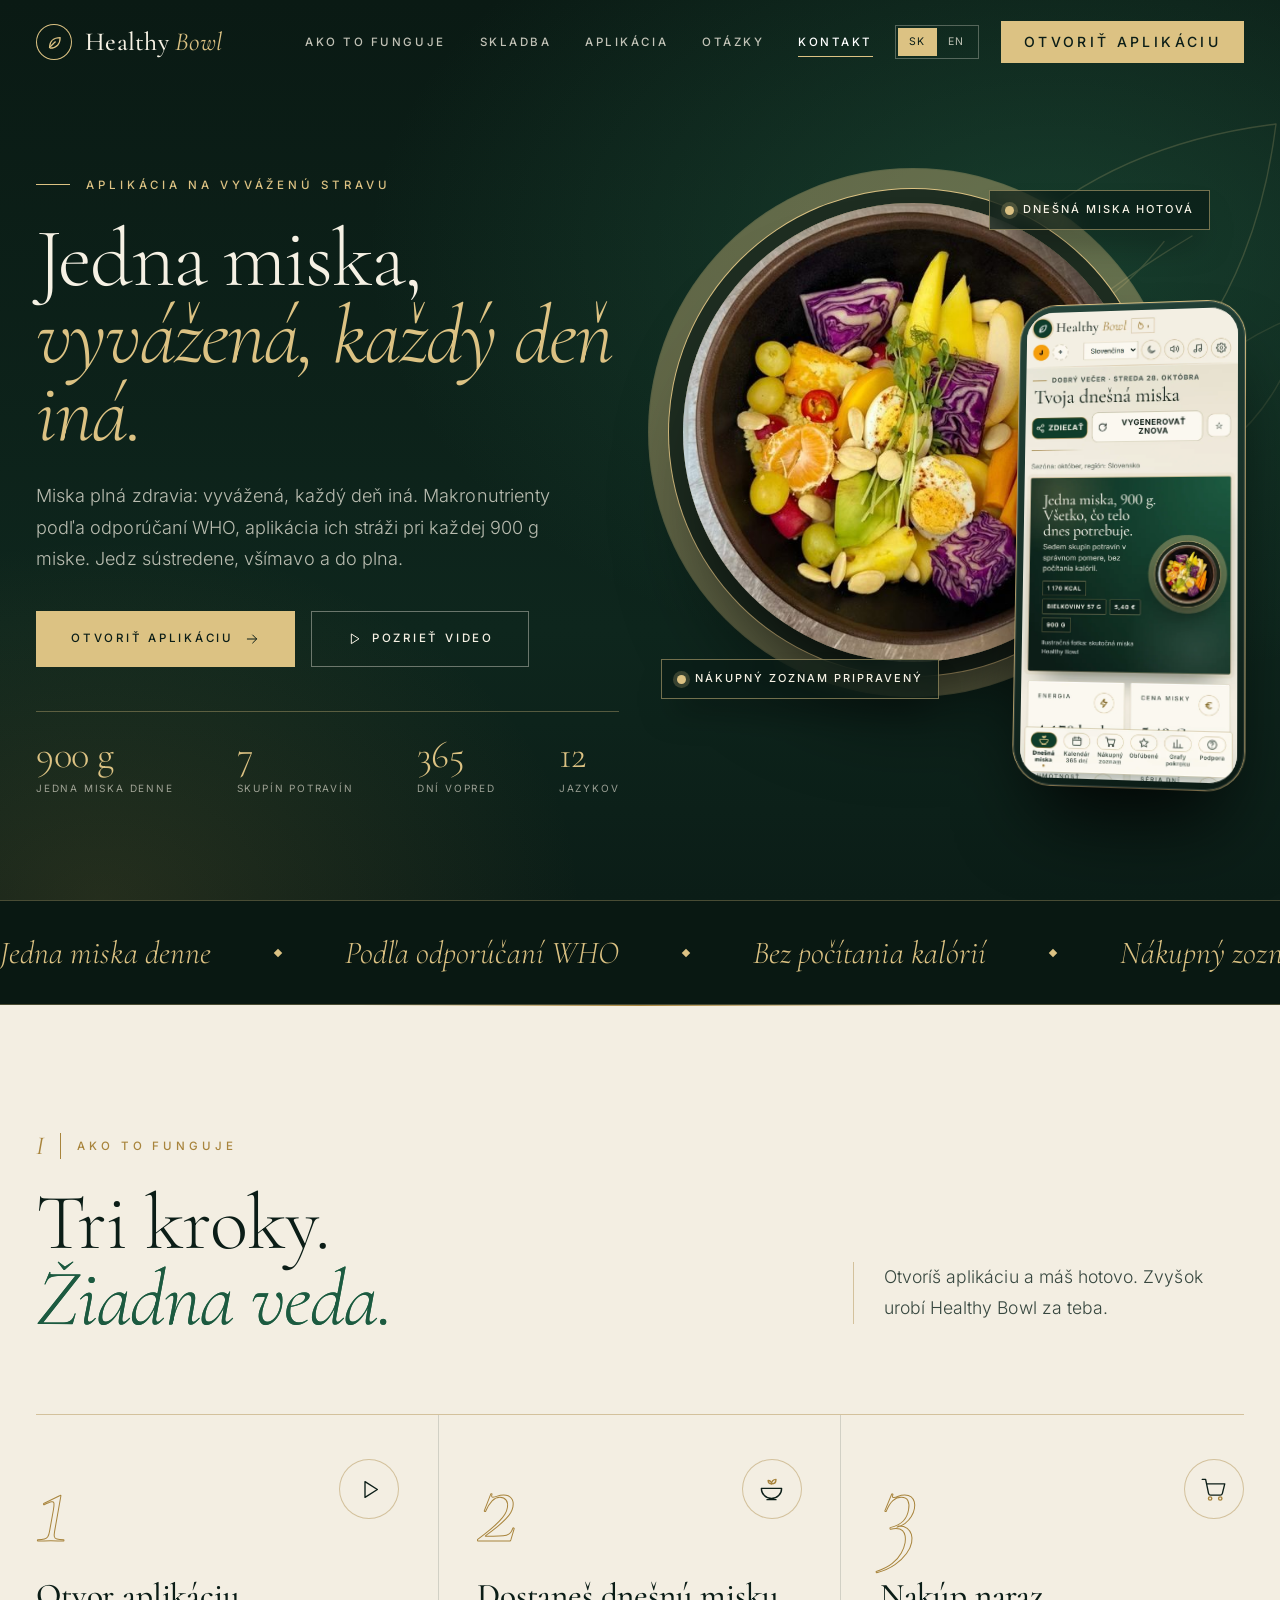
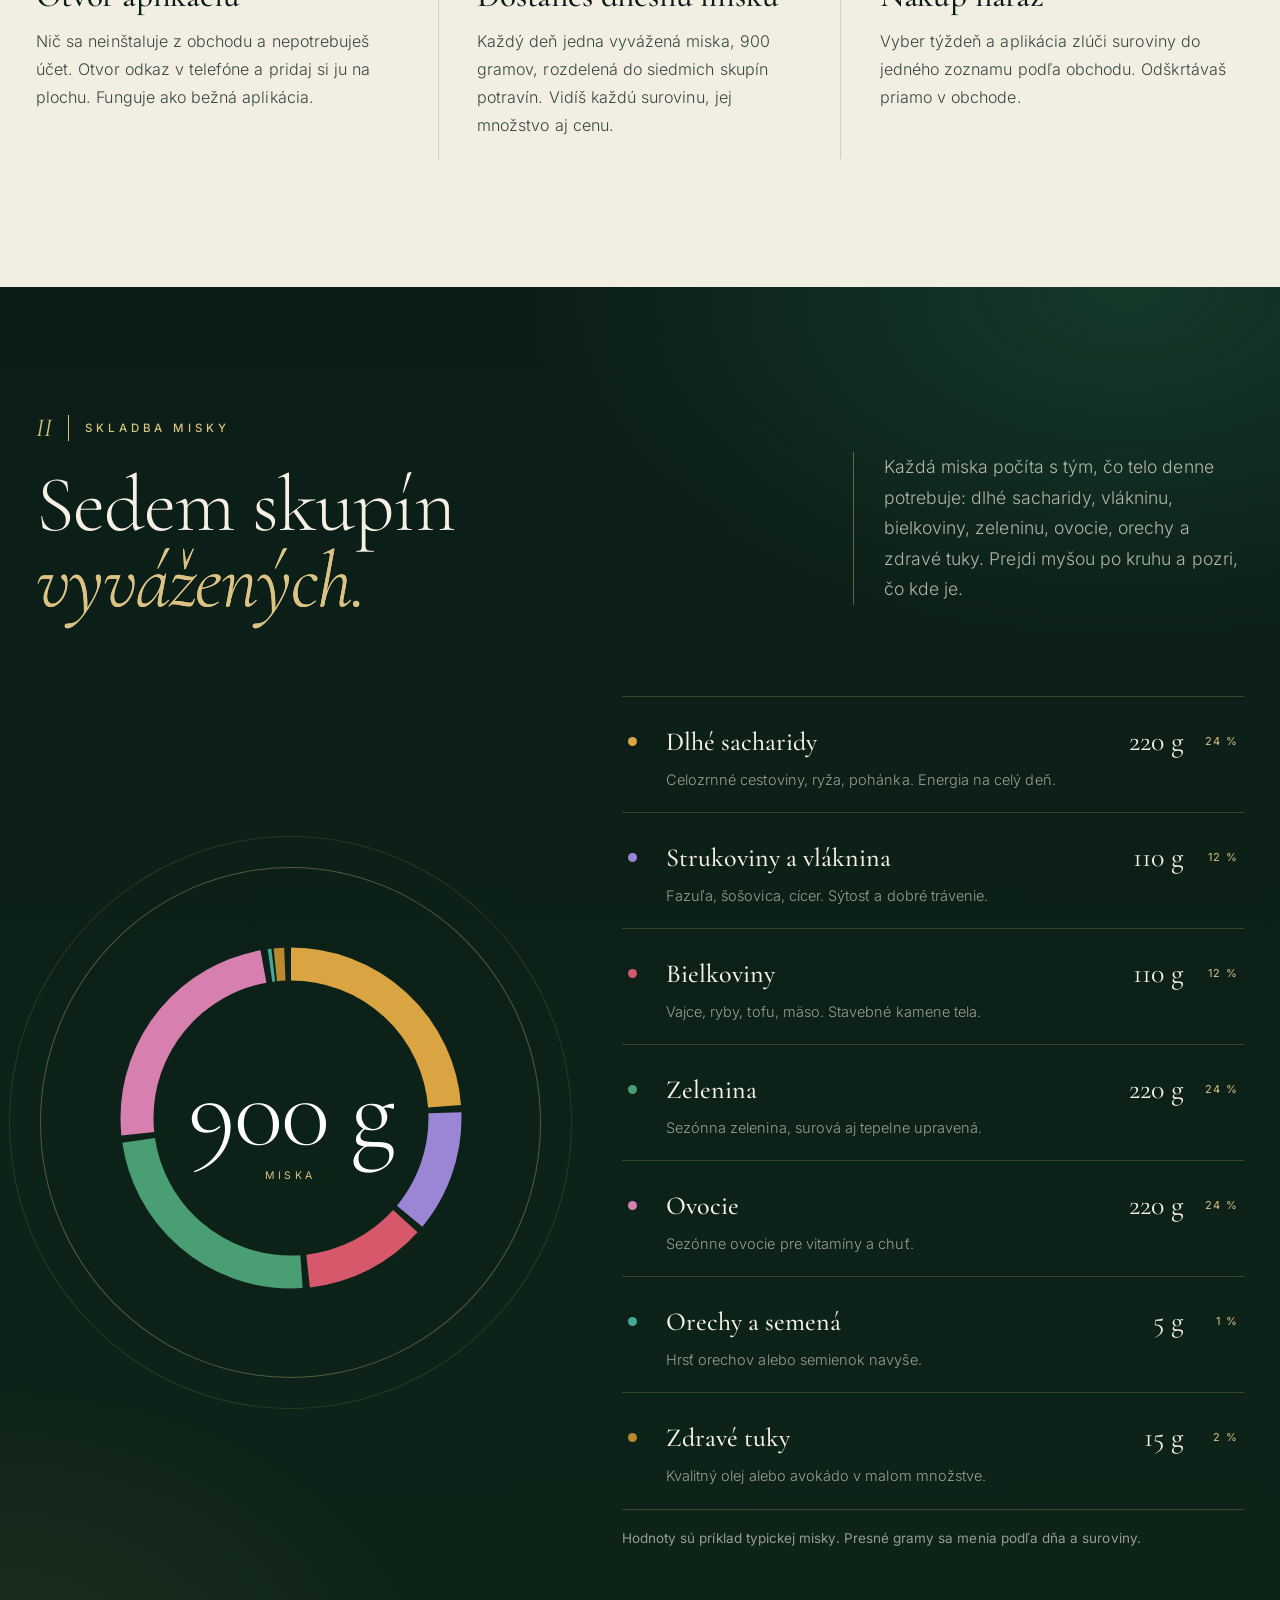
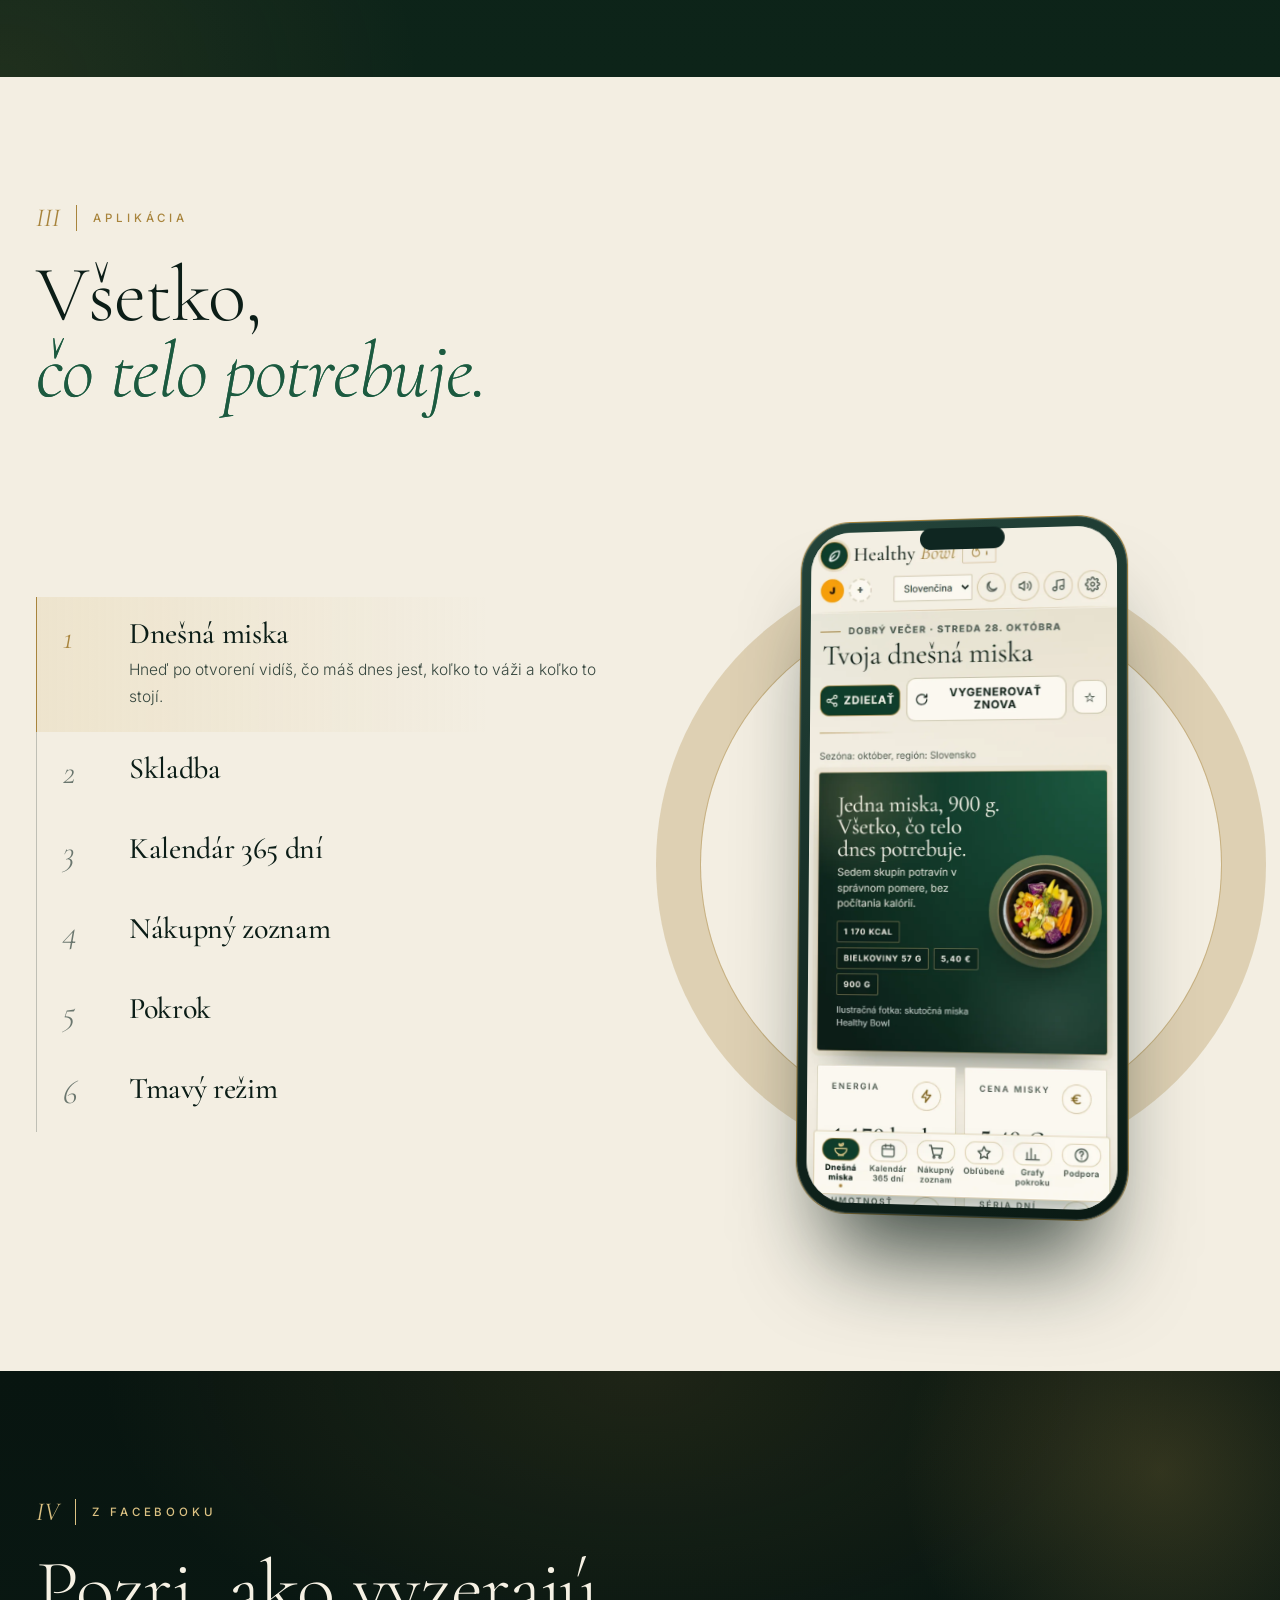
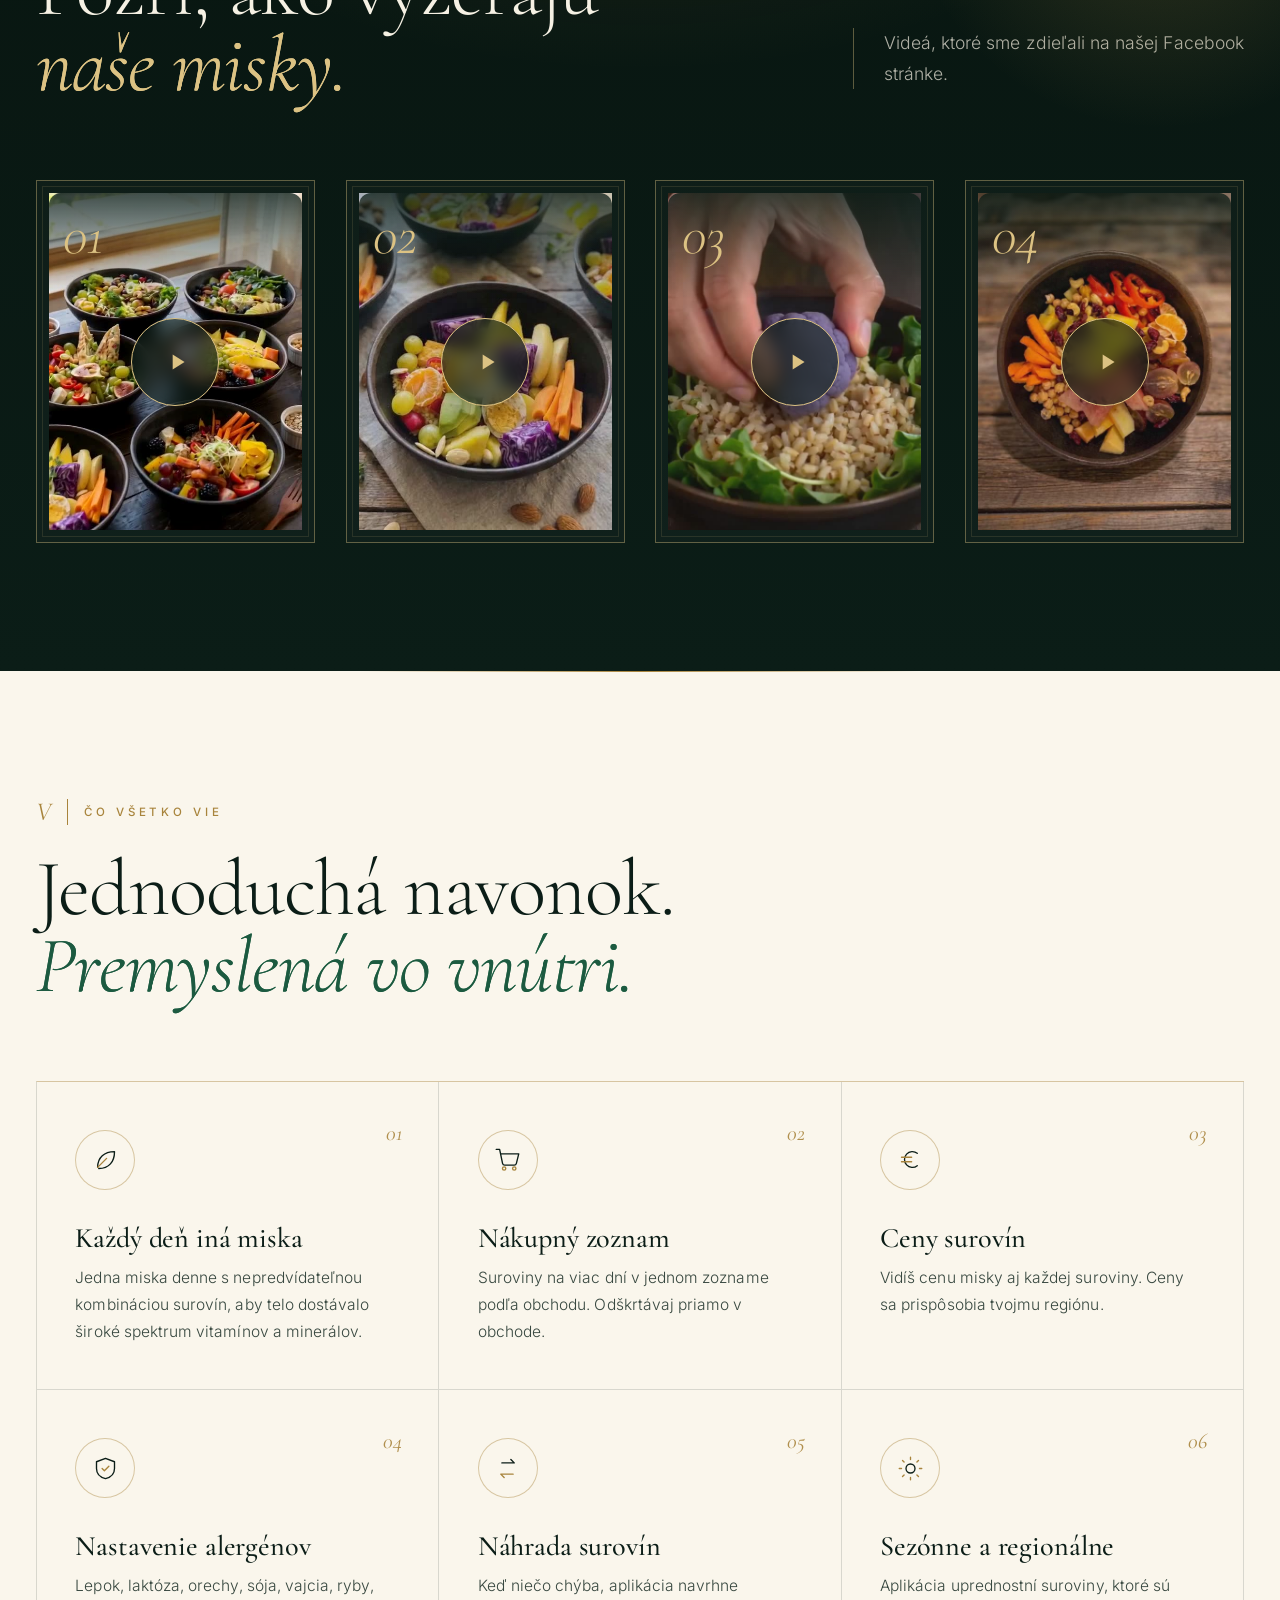
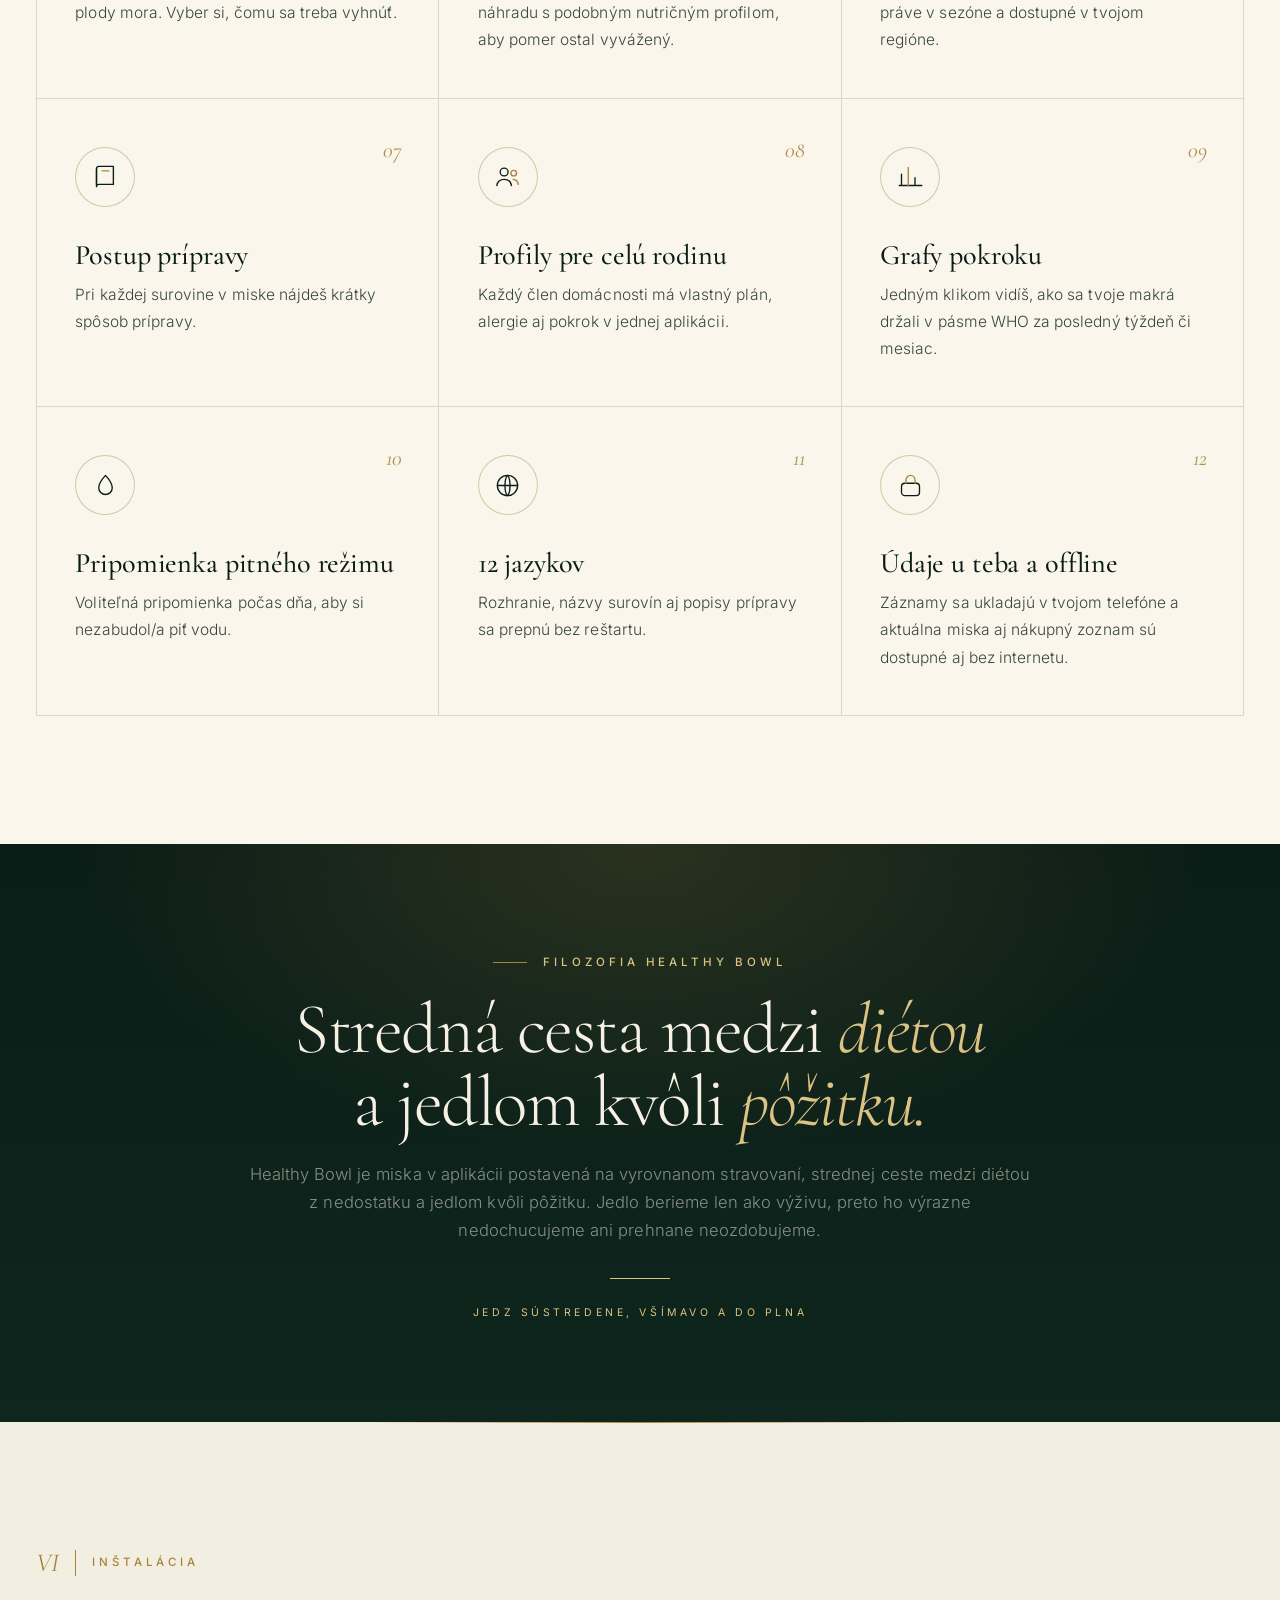
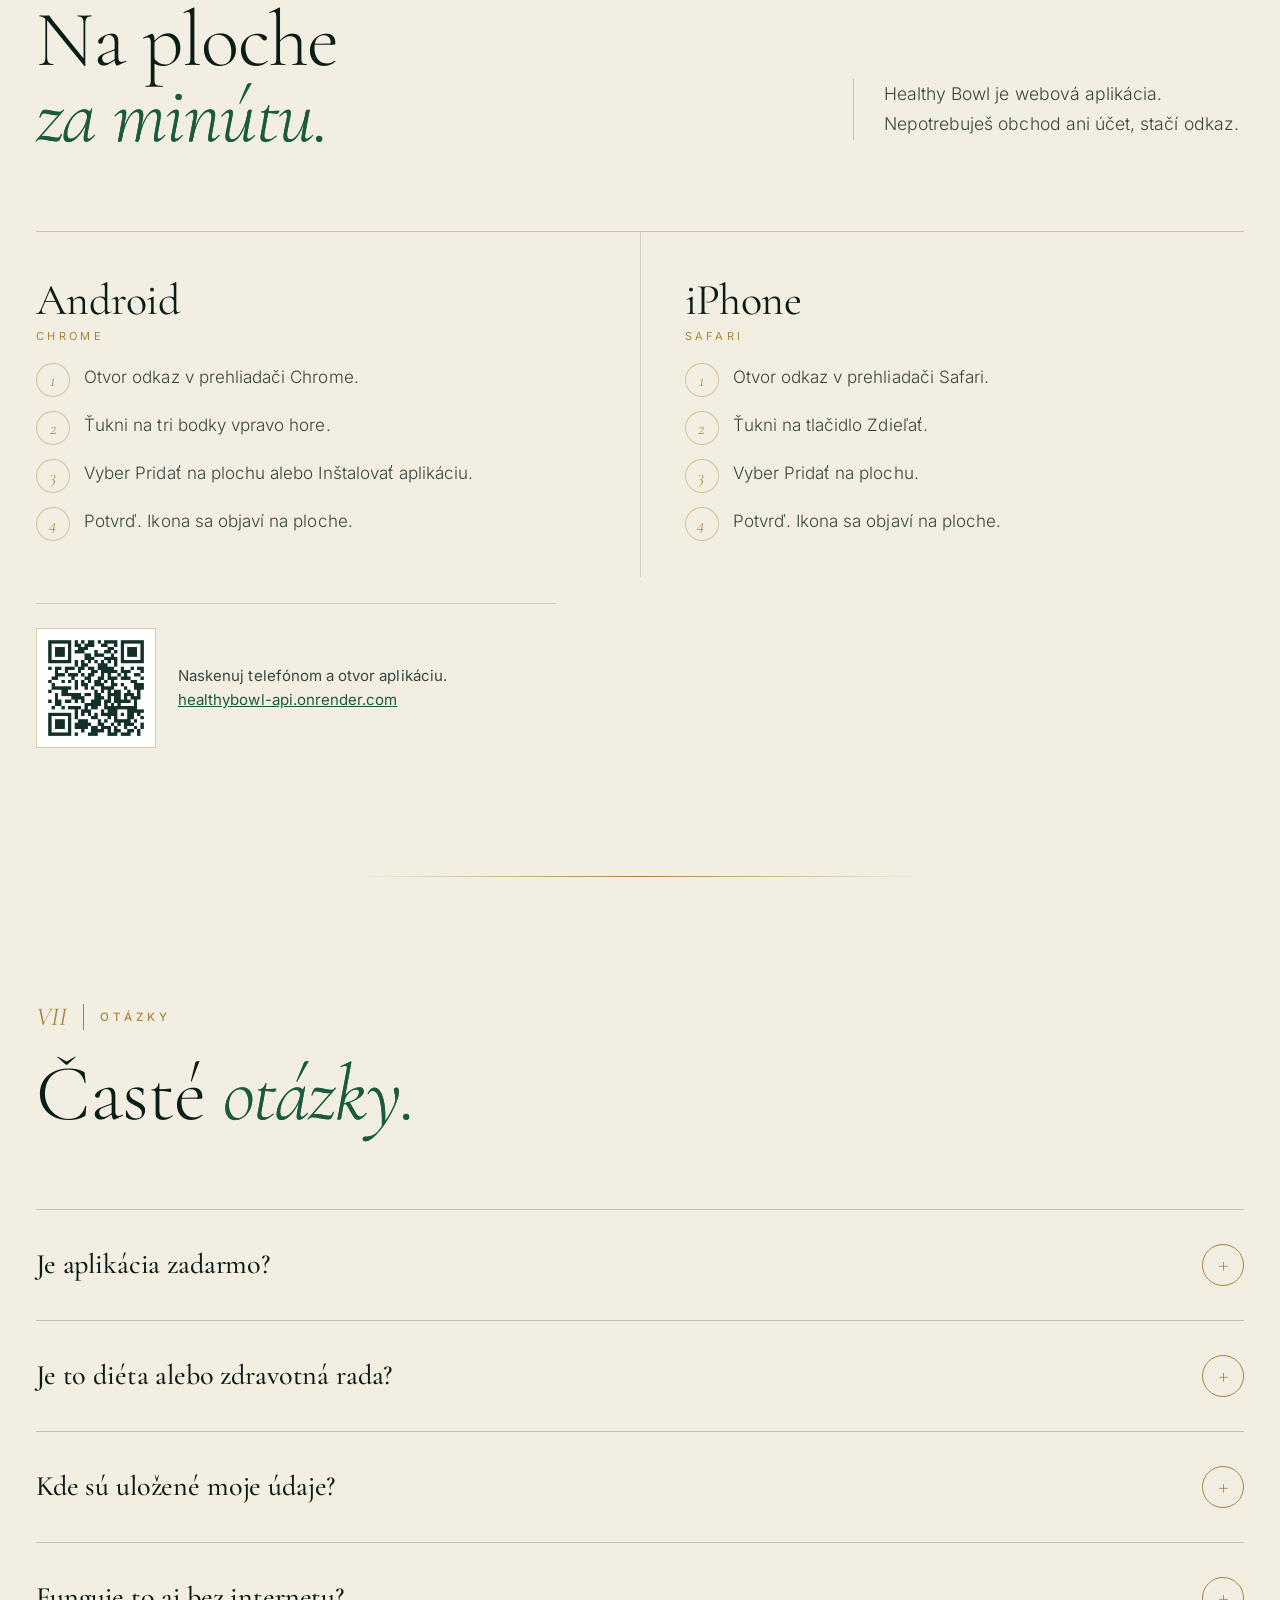
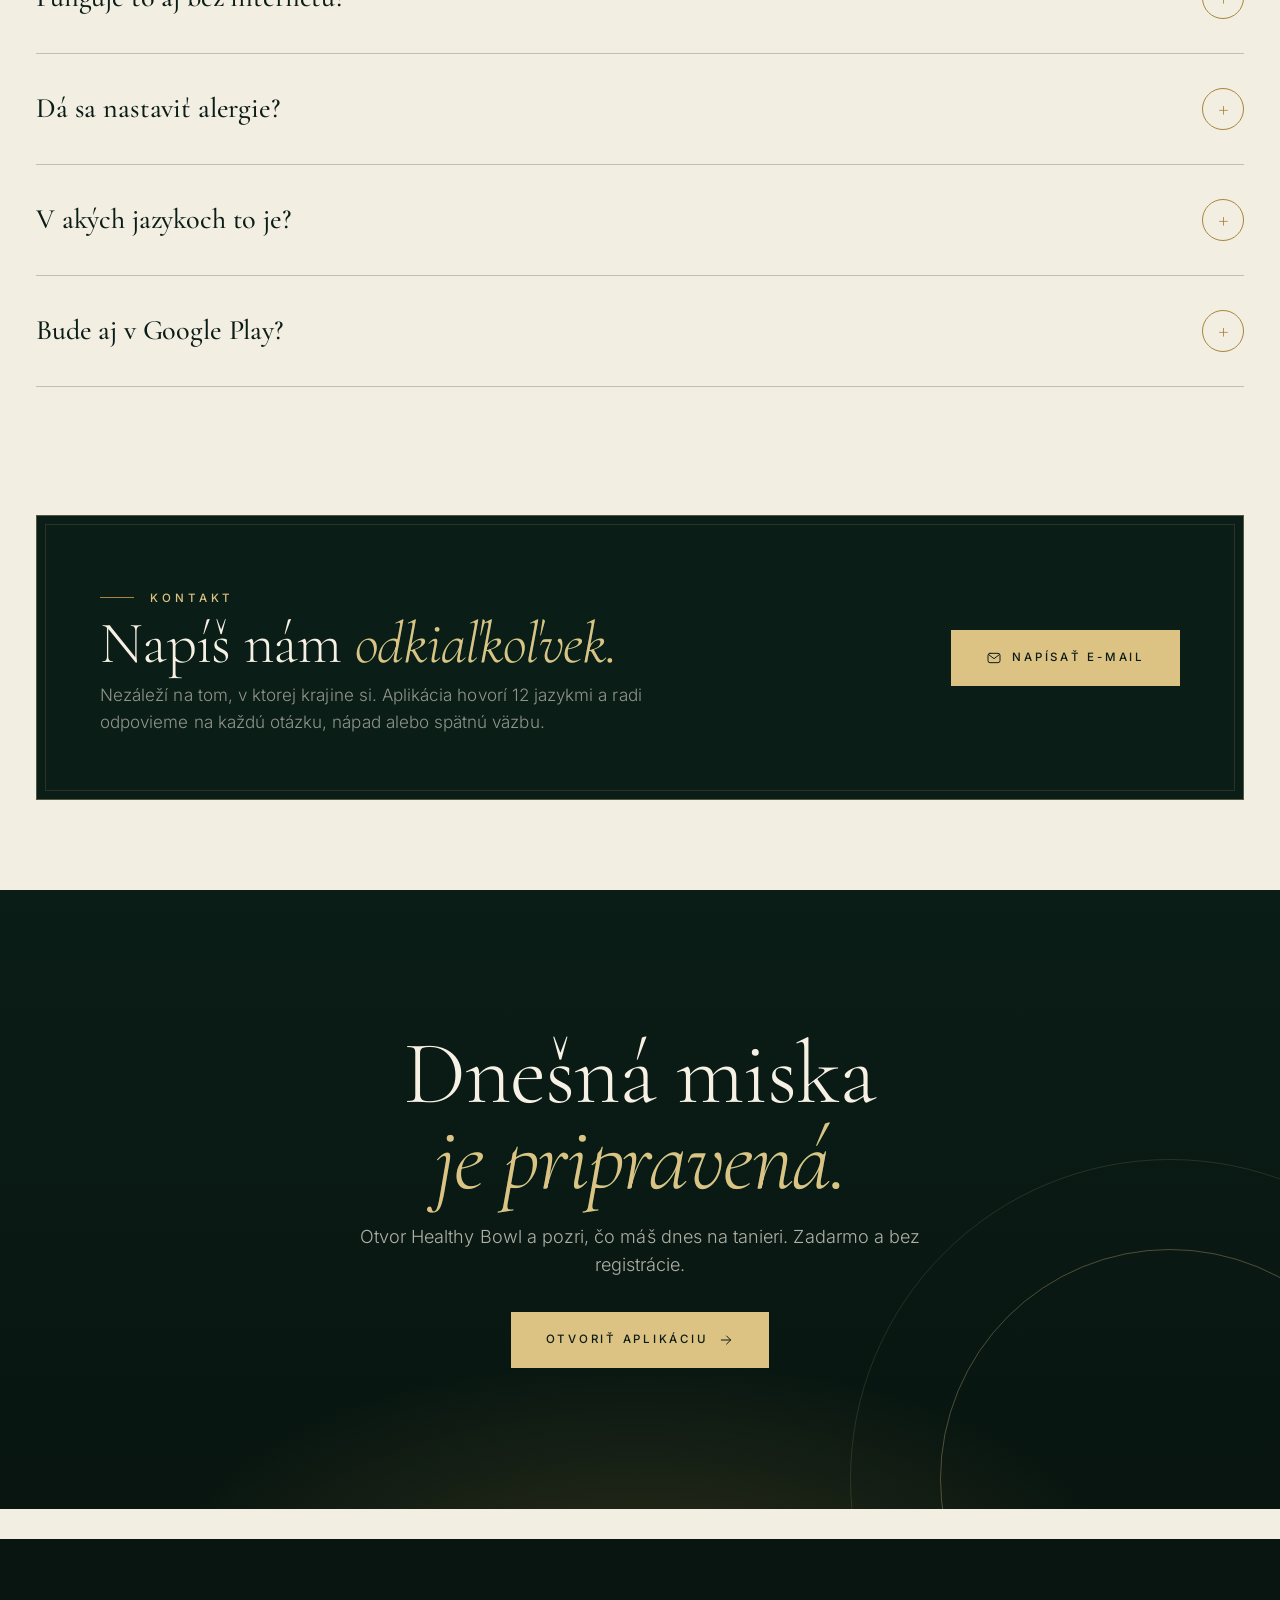
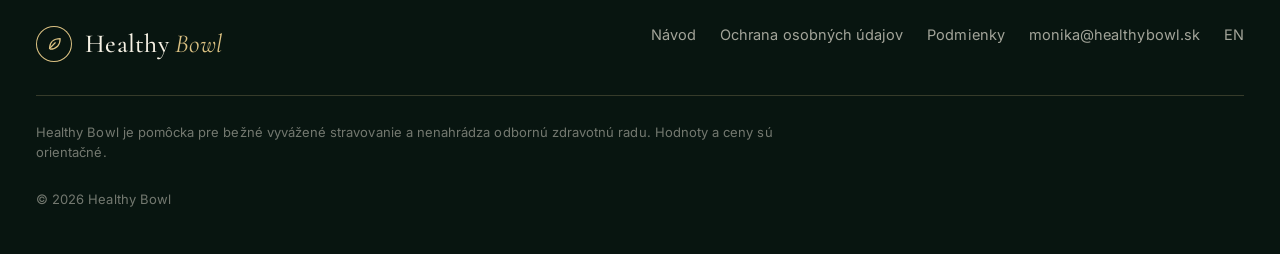
==== commit 3e487488: "Nadpis aplikácie: Všetko, čo telo potrebuje Co-Authored-By: Claude Sonnet 5.5 <noreply@anthropic.com" ====
--- a/index.html
+++ b/index.html
@@ -70,7 +70,7 @@
 </div></section>
 
 <section class="sec" id="app"><div class="wrap">
-  <div class="sec-h rv"><span class="eyebrow">Aplikácia</span><h2>Navrhnutá do ruky.<br><em>Do každého dňa.</em></h2></div>
+  <div class="sec-h rv"><span class="eyebrow">Aplikácia</span><h2>Všetko,<br><em>čo telo potrebuje.</em></h2></div>
   <div class="show">
     <div class="tabs rv" role="tablist"><button type="button" class="tab" aria-selected="true"><span class="tn">1</span><h3>Dnešná miska</h3><p>Hneď po otvorení vidíš, čo máš dnes jesť, koľko to váži a koľko to stojí.</p></button><button type="button" class="tab" aria-selected="false"><span class="tn">2</span><h3>Skladba</h3><p>Farebný kruh a pomer živín ti ukážu, prečo je miska vyvážená.</p></button><button type="button" class="tab" aria-selected="false"><span class="tn">3</span><h3>Kalendár 365 dní</h3><p>Pozri si misku na ktorýkoľvek deň, dopredu aj dozadu.</p></button><button type="button" class="tab" aria-selected="false"><span class="tn">4</span><h3>Nákupný zoznam</h3><p>Suroviny na viac dní v jednom zozname, rozdelené podľa obchodu.</p></button><button type="button" class="tab" aria-selected="false"><span class="tn">5</span><h3>Pokrok</h3><p>Grafy ukazujú, ako ti ide plnenie misiek a aká je tvoja séria dní.</p></button><button type="button" class="tab" aria-selected="false"><span class="tn">6</span><h3>Tmavý režim</h3><p>Pekná aj večer. Tmavý vzhľad sa prepne sám podľa telefónu.</p></button></div>
     <div class="devwrap rv"><div class="dev"><div class="isl"></div><div class="scr"><img src="img/app/sk_light_today.webp" alt="Dnešná miska" loading="lazy" decoding="async" width="780" height="1688" class="on"><img src="img/app/sk_light_ring.webp" alt="Skladba" loading="lazy" decoding="async" width="780" height="1688"><img src="img/app/sk_light_calendar.webp" alt="Kalendár 365 dní" loading="lazy" decoding="async" width="780" height="1688"><img src="img/app/sk_light_shopping.webp" alt="Nákupný zoznam" loading="lazy" decoding="async" width="780" height="1688"><img src="img/app/sk_light_progress.webp" alt="Pokrok" loading="lazy" decoding="async" width="780" height="1688"><img src="img/app/sk_dark_today.webp" alt="Tmavý režim" loading="lazy" decoding="async" width="780" height="1688"></div></div></div>
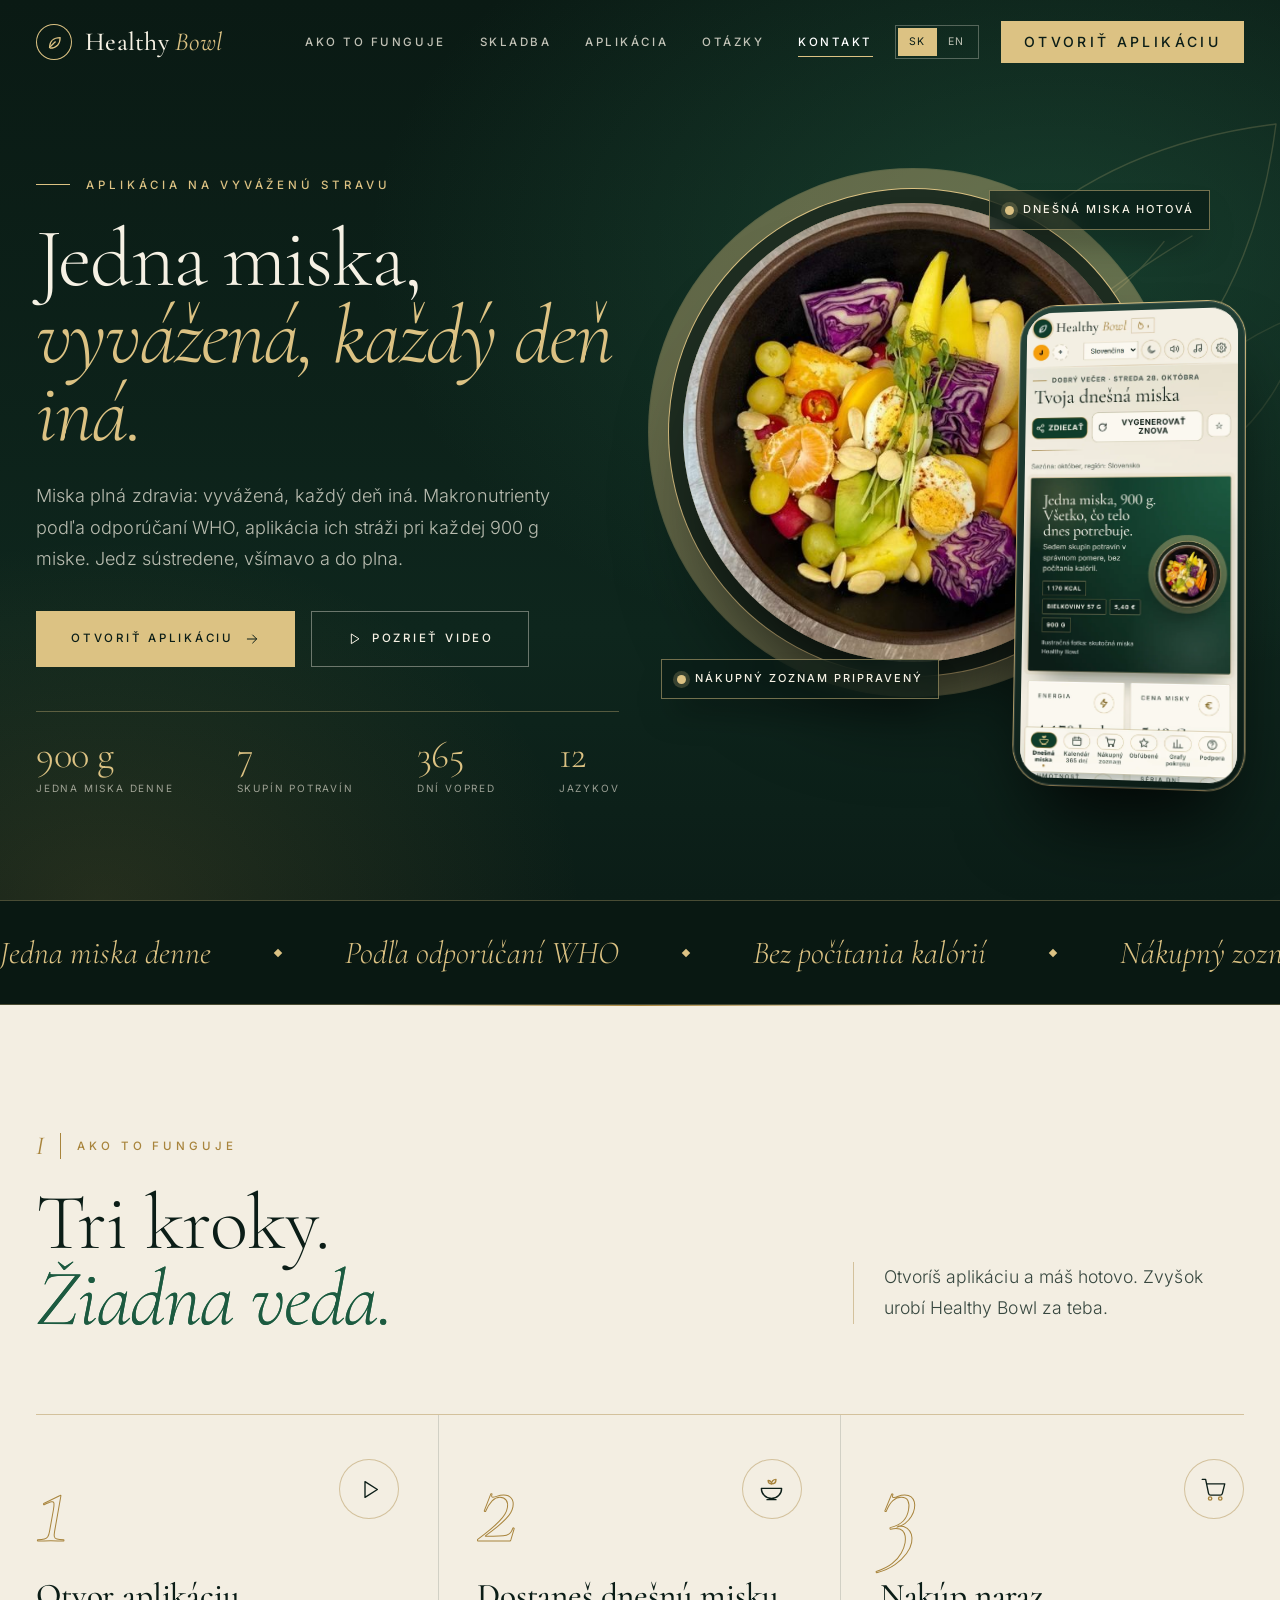
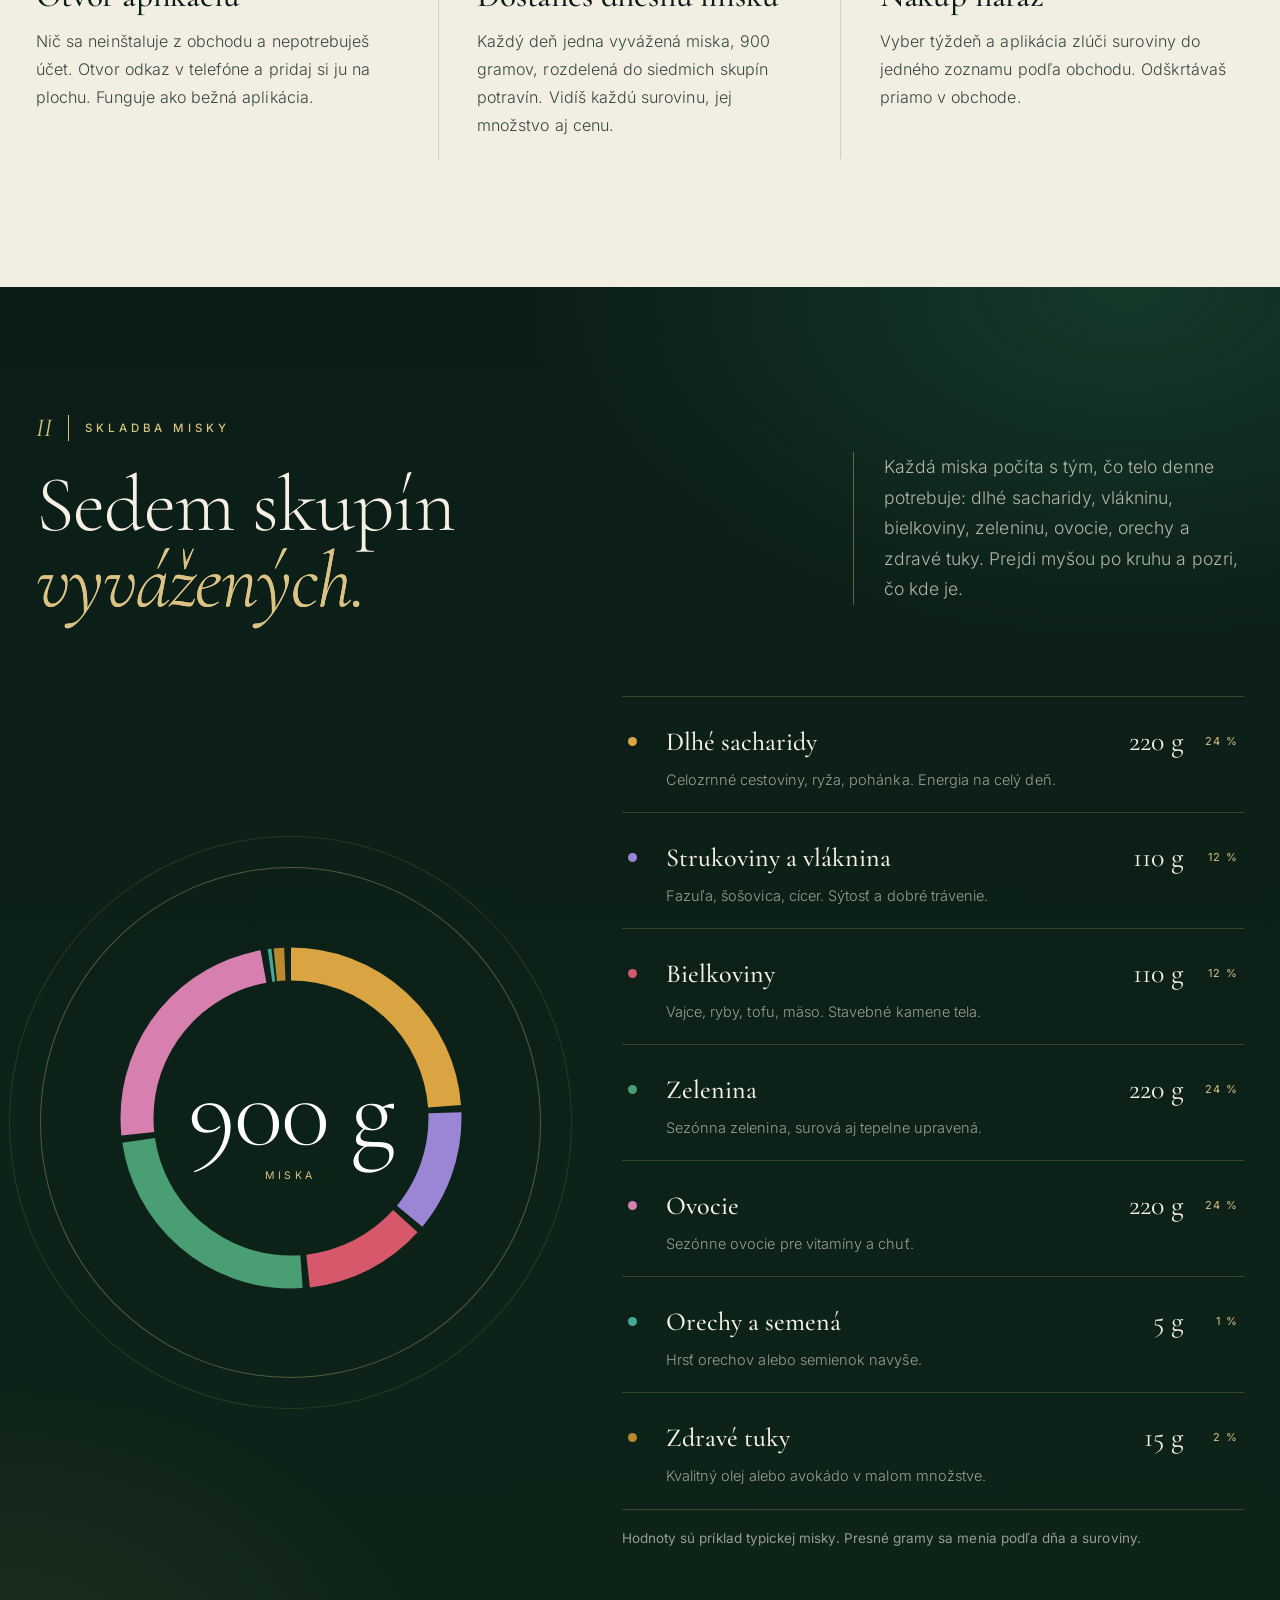
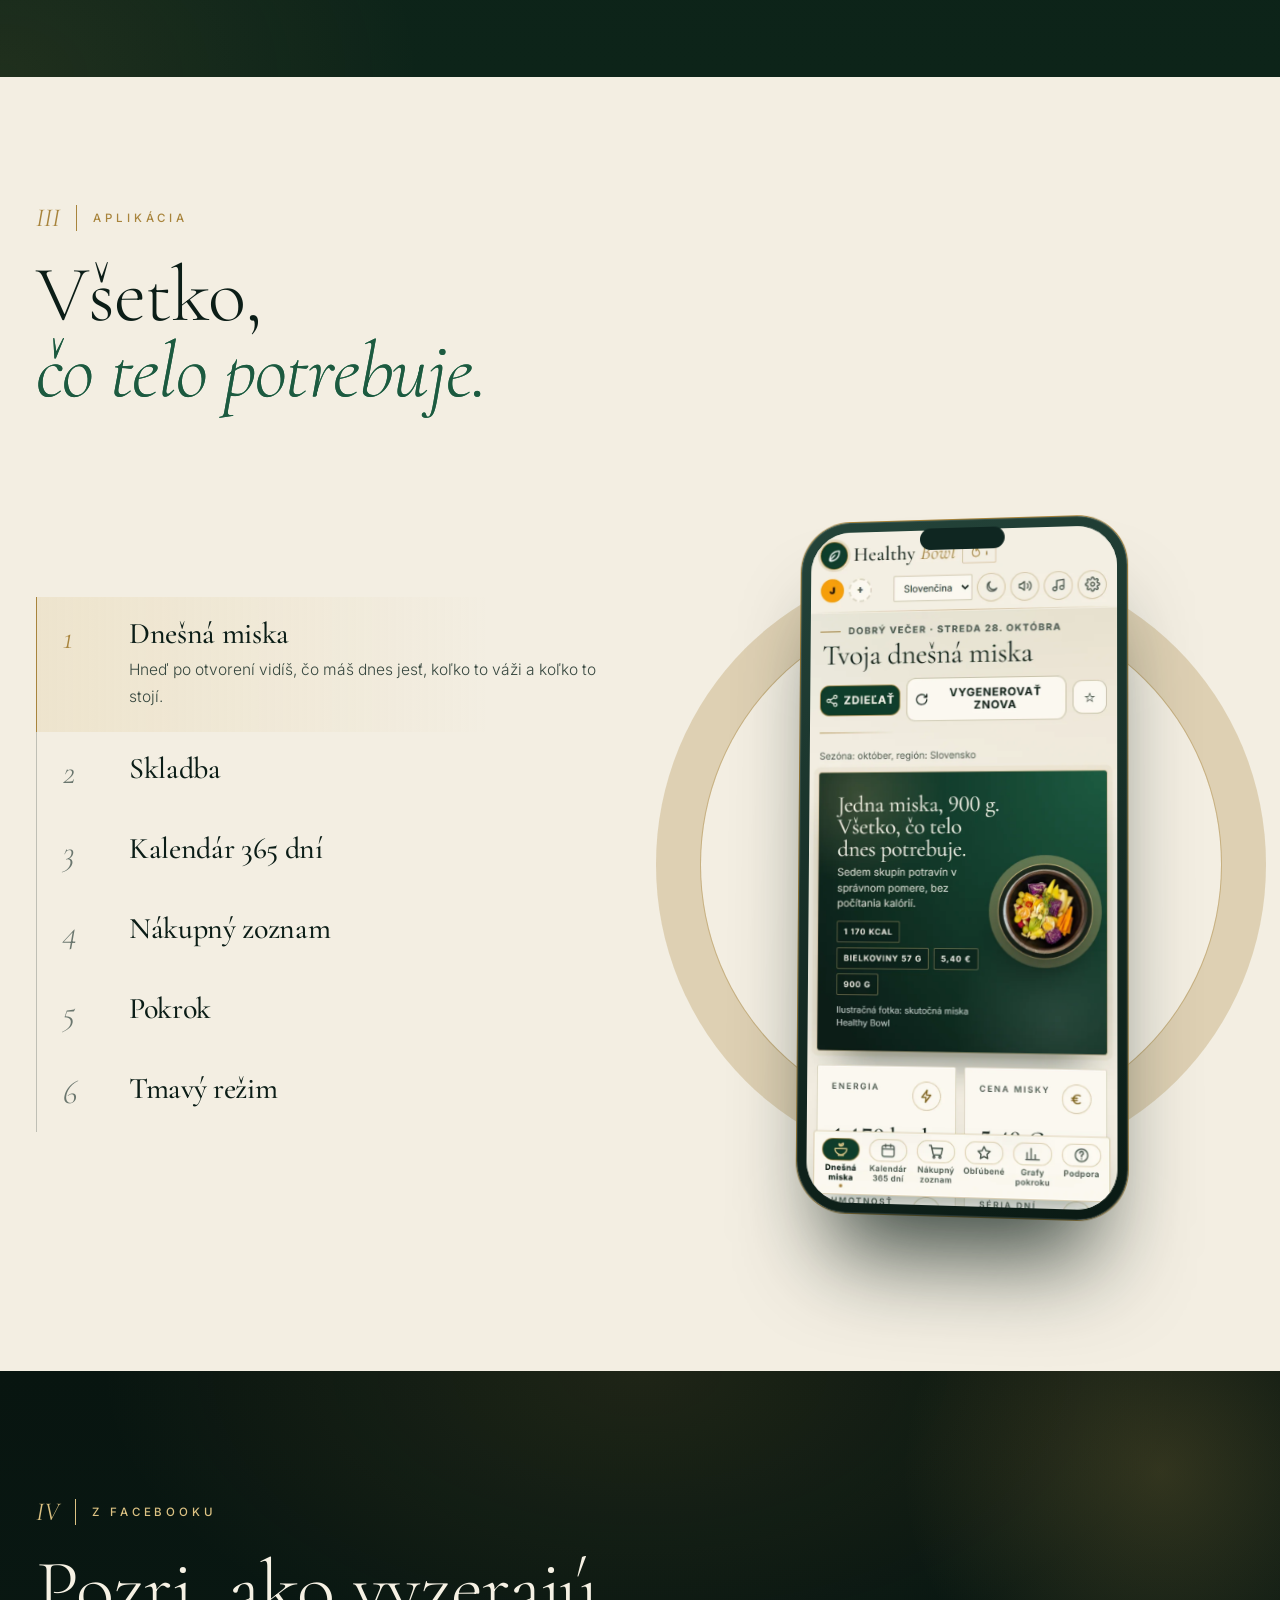
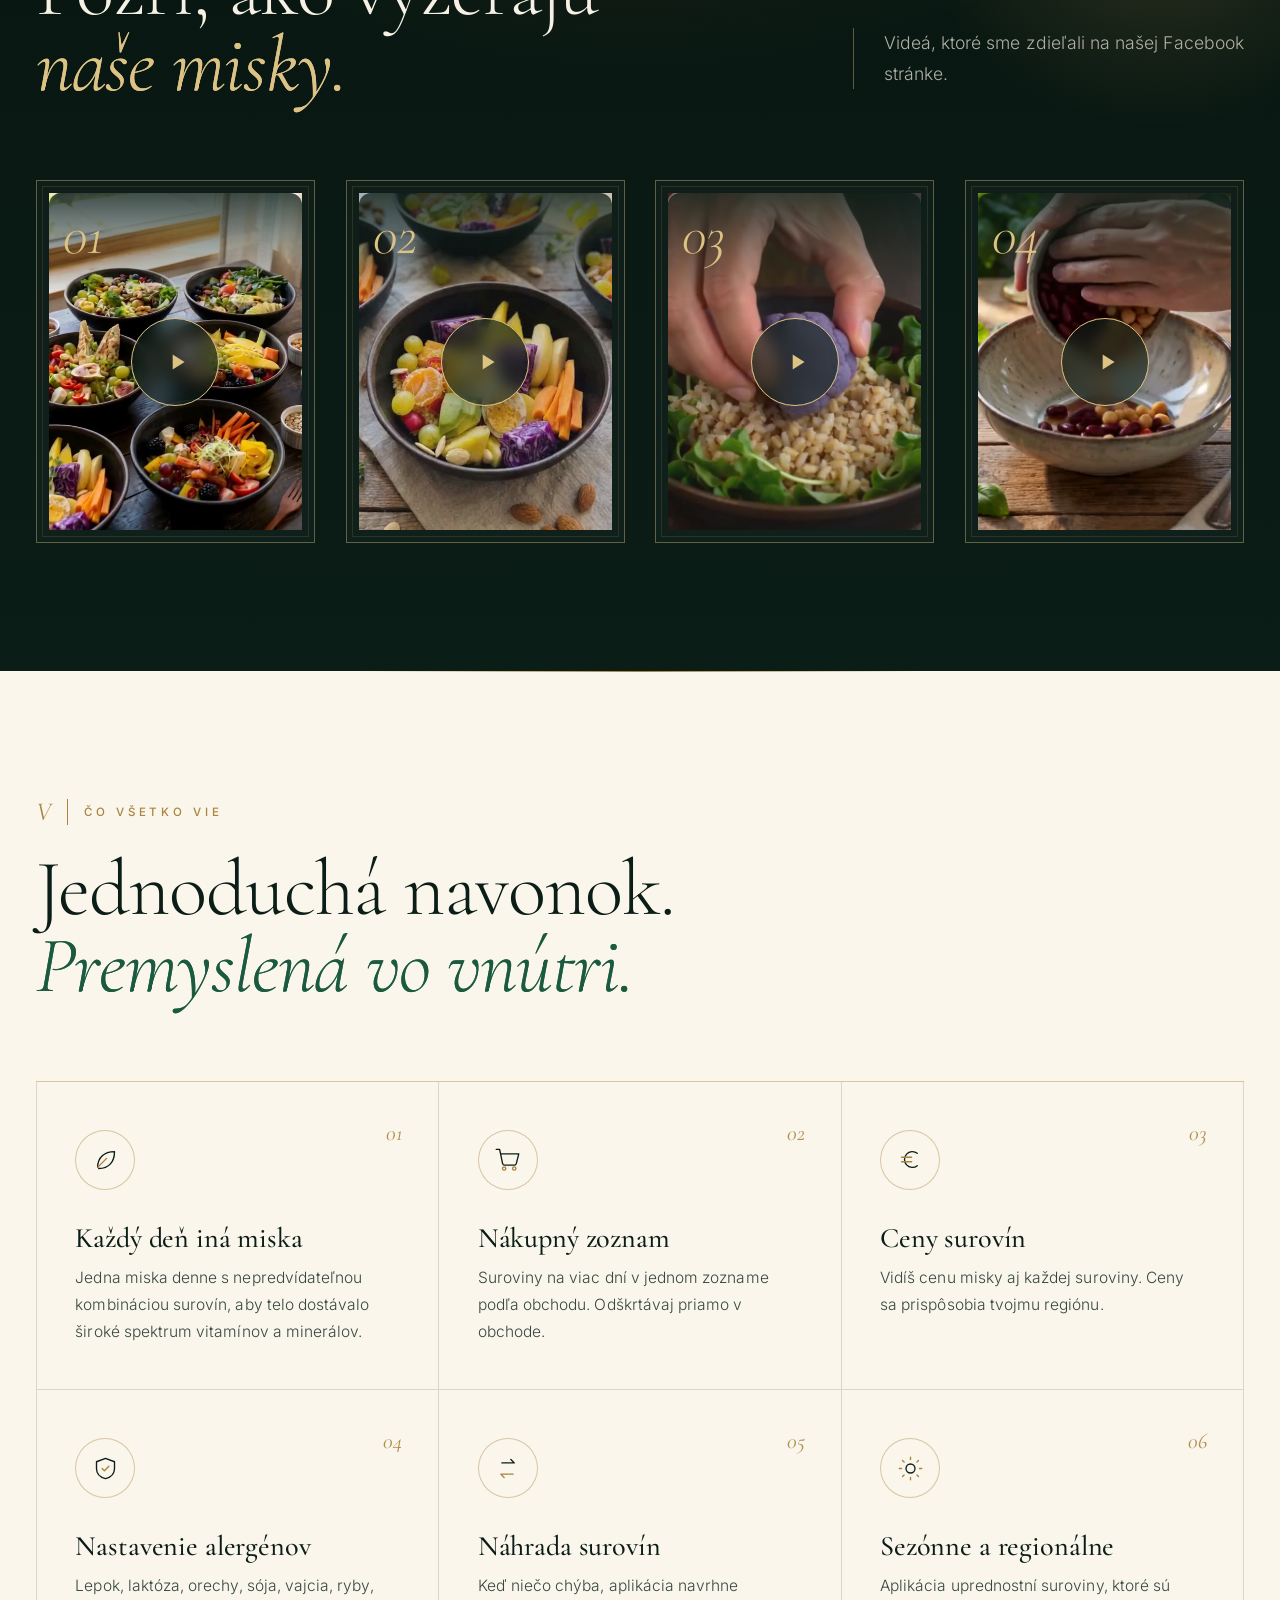
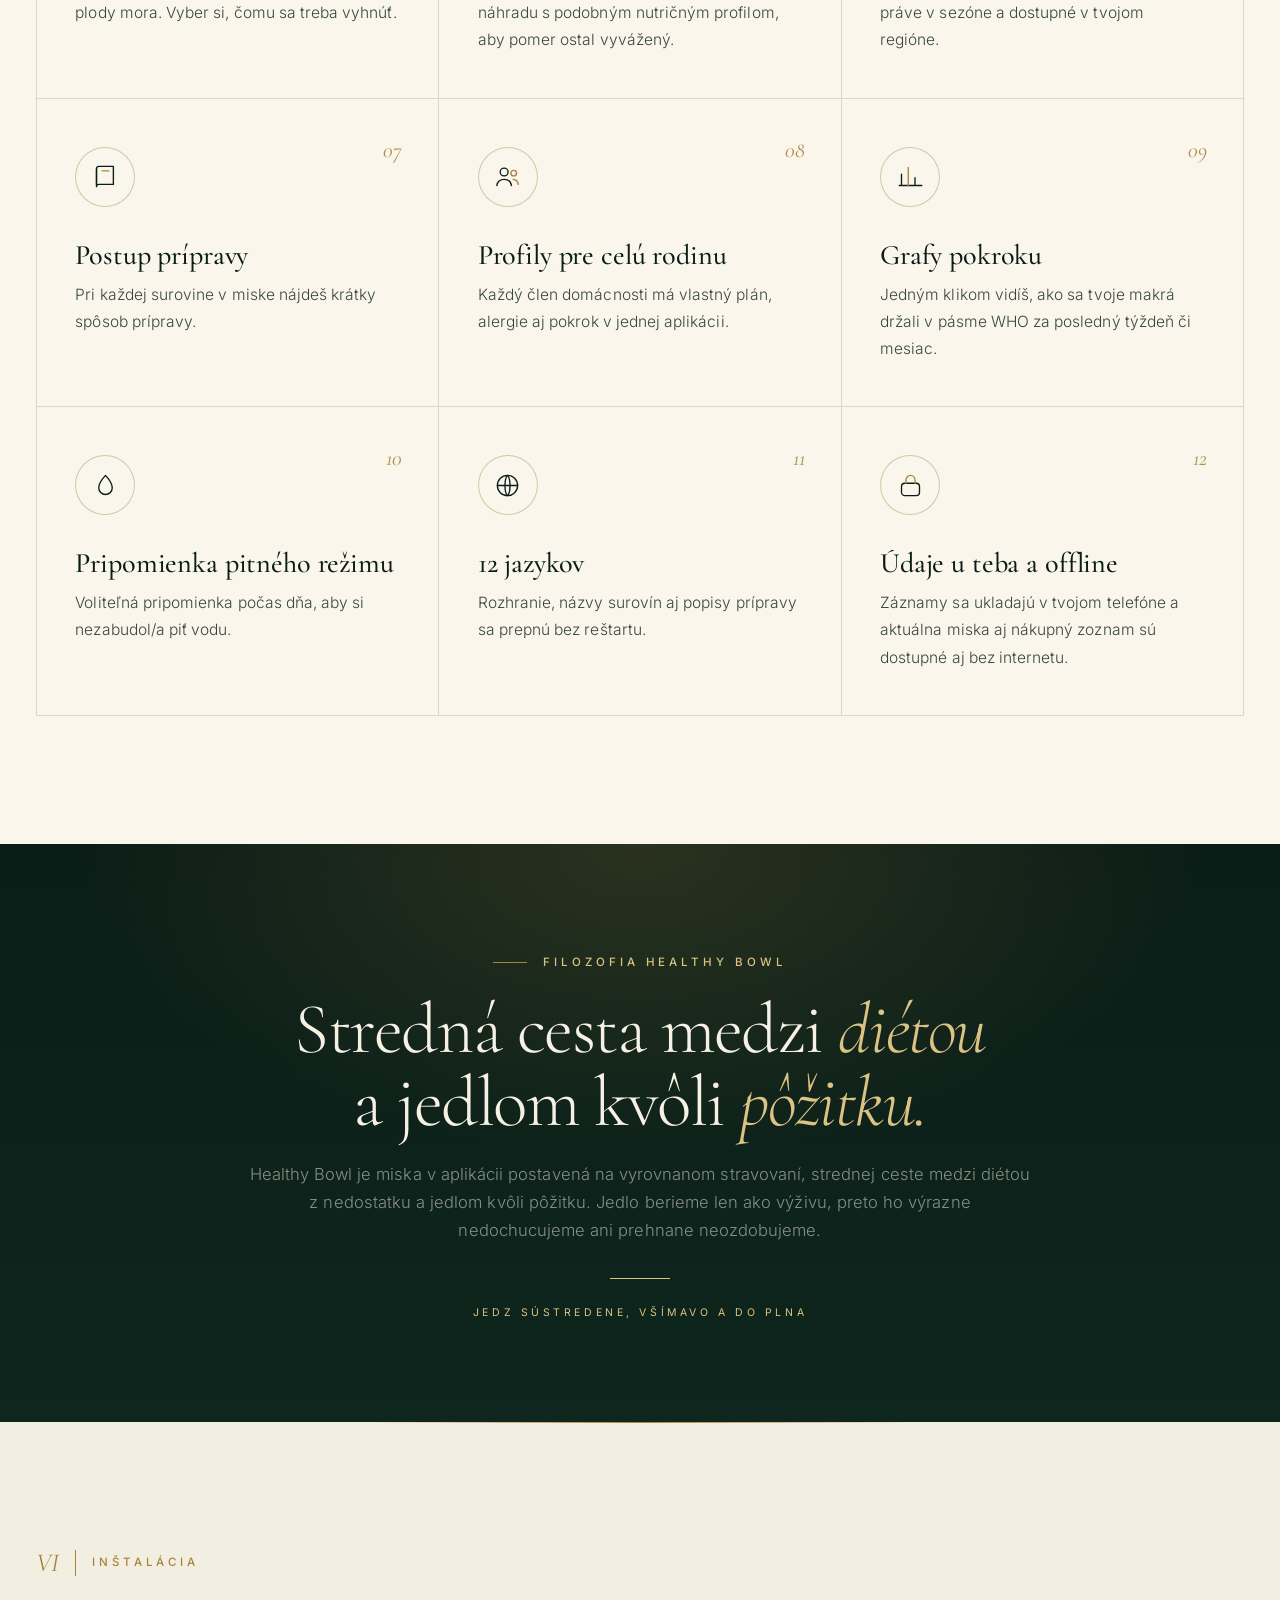
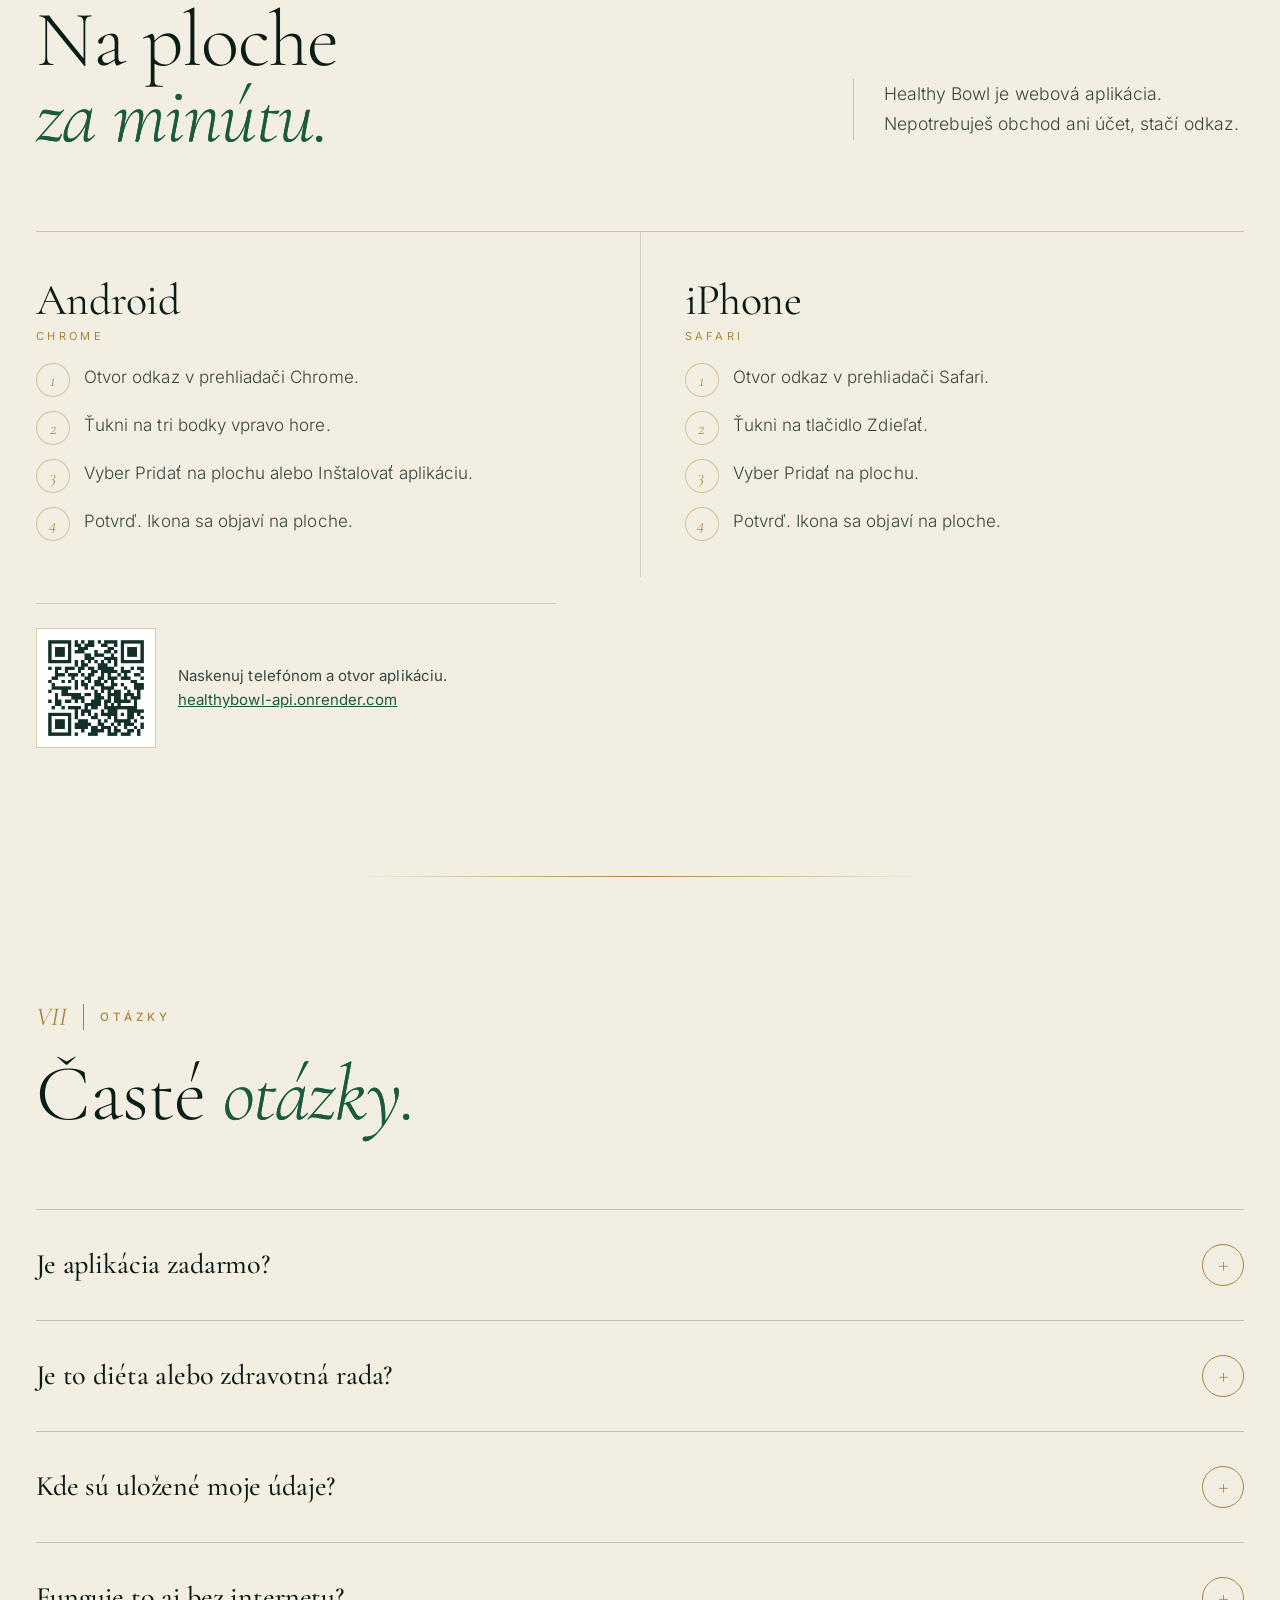
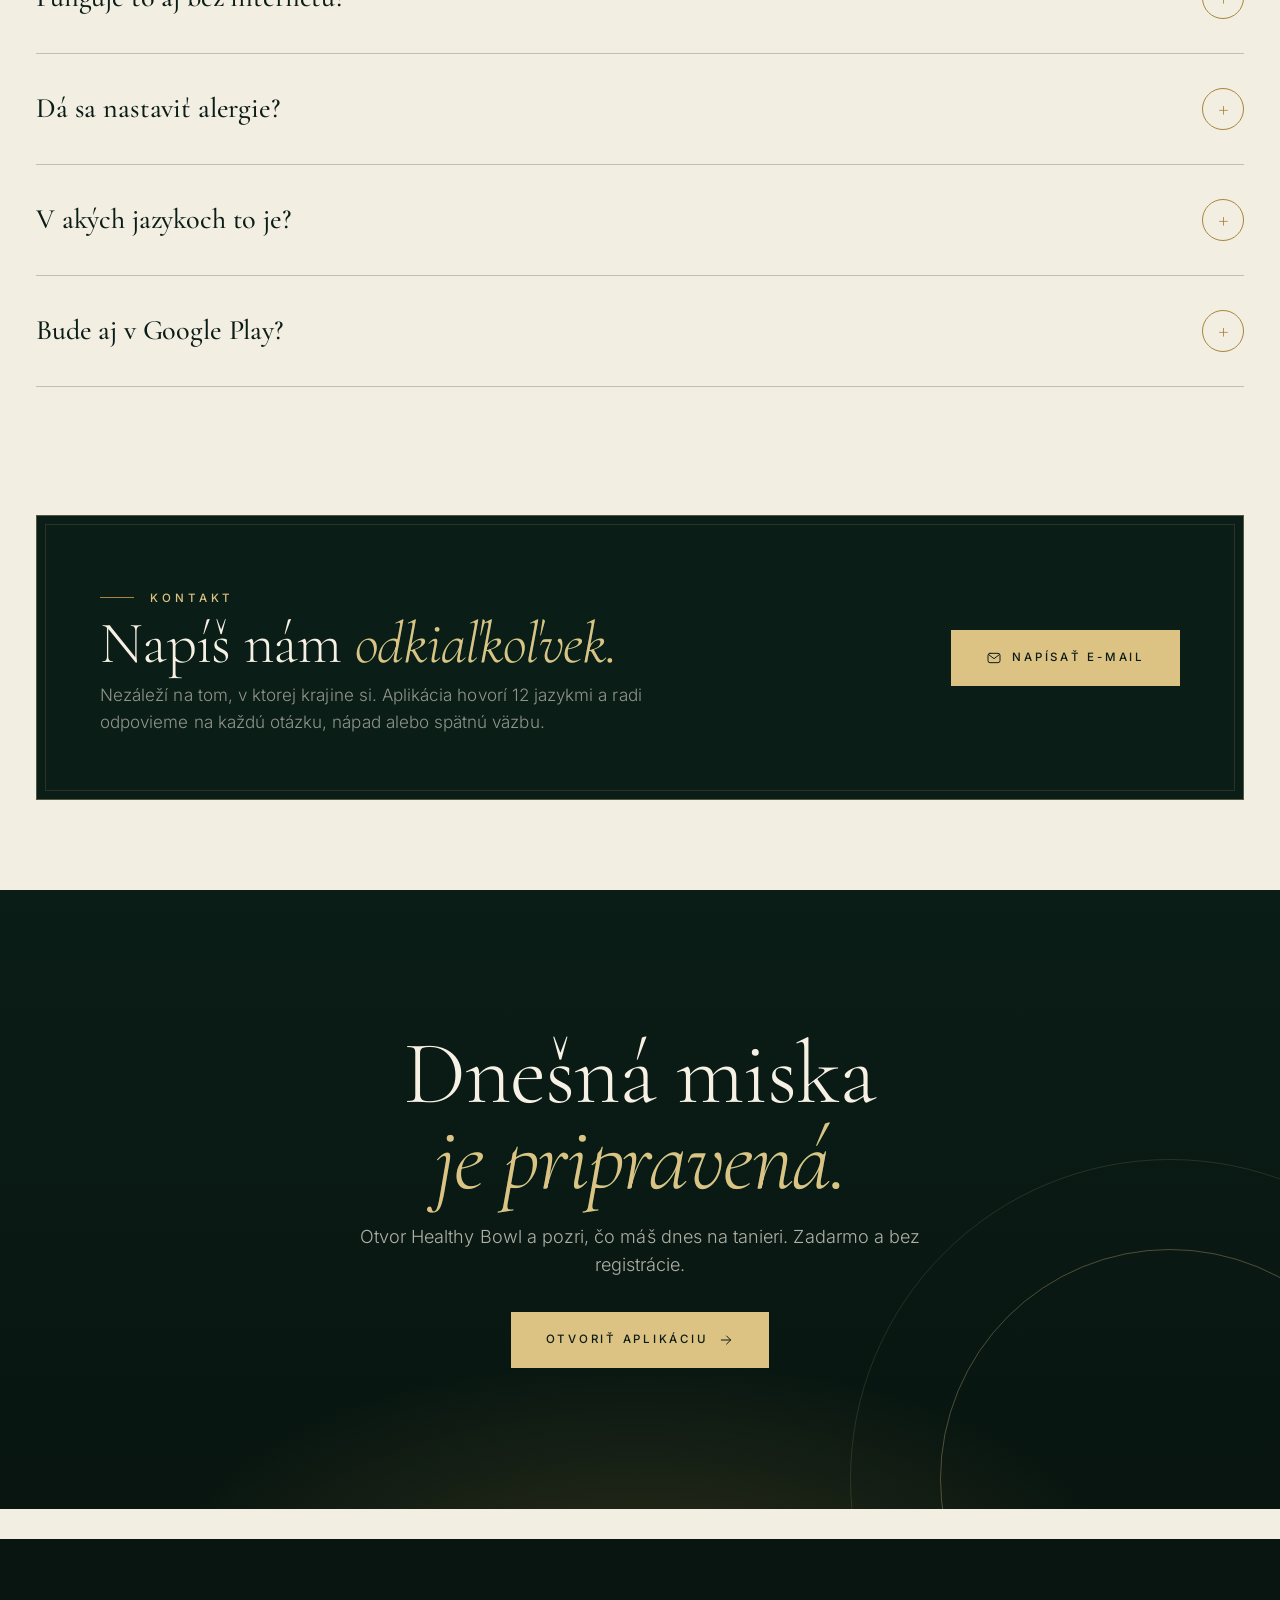
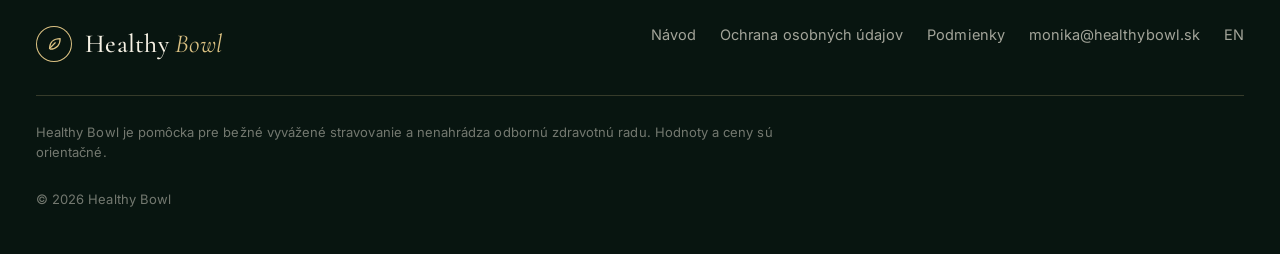
==== commit 7c447512: "Videá bez tlačidla na stiahnutie; cache-bust pre nové video Co-Authored-By: Claude Sonnet 5.5 <norep" ====
--- a/index.html
+++ b/index.html
@@ -81,7 +81,7 @@
 
 <section class="sec dark vsec" id="fbvideos"><div class="wrap">
   <div class="sec-h rv"><span class="eyebrow">Z Facebooku</span><h2>Pozri, ako vyzerajú<br><em>naše misky.</em></h2><p>Videá, ktoré sme zdieľali na našej Facebook stránke.</p></div>
-  <div class="vgrid"><figure class="vcard rv"><div class="vnum">01</div><div class="vid vert r34"><video preload="none" playsinline poster="img/fb/stol.jpg" aria-label="Stôl plný misiek"><source src="video/stol.mp4" type="video/mp4"></video><button class="play" type="button"><i><svg viewBox="0 0 24 24" aria-hidden="true"><path d="M8 5v14l11-7z"/></svg></i>Prehrať</button></div></figure><figure class="vcard rv"><div class="vnum">02</div><div class="vid vert r11"><video preload="none" playsinline poster="img/fb/hero-bowl.jpg" aria-label="Miska dňa"><source src="video/hero-bowl.mp4" type="video/mp4"></video><button class="play" type="button"><i><svg viewBox="0 0 24 24" aria-hidden="true"><path d="M8 5v14l11-7z"/></svg></i>Prehrať</button></div></figure><figure class="vcard rv"><div class="vnum">03</div><div class="vid vert r34"><video preload="none" playsinline poster="img/fb/ruky.jpg" aria-label="Karfiol na obilninách"><source src="video/ruky.mp4" type="video/mp4"></video><button class="play" type="button"><i><svg viewBox="0 0 24 24" aria-hidden="true"><path d="M8 5v14l11-7z"/></svg></i>Prehrať</button></div></figure><figure class="vcard rv"><div class="vnum">04</div><div class="vid vert r34"><video preload="none" playsinline poster="img/fb/cicer.jpg" aria-label="Miska s cícerom"><source src="video/cicer.mp4" type="video/mp4"></video><button class="play" type="button"><i><svg viewBox="0 0 24 24" aria-hidden="true"><path d="M8 5v14l11-7z"/></svg></i>Prehrať</button></div></figure></div>
+  <div class="vgrid"><figure class="vcard rv"><div class="vnum">01</div><div class="vid vert r34"><video preload="none" playsinline poster="img/fb/stol.jpg" aria-label="Stôl plný misiek"><source src="video/stol.mp4" type="video/mp4"></video><button class="play" type="button"><i><svg viewBox="0 0 24 24" aria-hidden="true"><path d="M8 5v14l11-7z"/></svg></i>Prehrať</button></div></figure><figure class="vcard rv"><div class="vnum">02</div><div class="vid vert r11"><video preload="none" playsinline poster="img/fb/hero-bowl.jpg" aria-label="Miska dňa"><source src="video/hero-bowl.mp4" type="video/mp4"></video><button class="play" type="button"><i><svg viewBox="0 0 24 24" aria-hidden="true"><path d="M8 5v14l11-7z"/></svg></i>Prehrať</button></div></figure><figure class="vcard rv"><div class="vnum">03</div><div class="vid vert r34"><video preload="none" playsinline poster="img/fb/ruky.jpg" aria-label="Karfiol na obilninách"><source src="video/ruky.mp4" type="video/mp4"></video><button class="play" type="button"><i><svg viewBox="0 0 24 24" aria-hidden="true"><path d="M8 5v14l11-7z"/></svg></i>Prehrať</button></div></figure><figure class="vcard rv"><div class="vnum">04</div><div class="vid vert r34"><video preload="none" playsinline poster="img/fb/cicer.jpg?v=2" aria-label="Miska s cícerom"><source src="video/cicer.mp4?v=2" type="video/mp4"></video><button class="play" type="button"><i><svg viewBox="0 0 24 24" aria-hidden="true"><path d="M8 5v14l11-7z"/></svg></i>Prehrať</button></div></figure></div>
 </div></section>
 
 <section class="sec" id="features" style="padding-top:30px"><div class="wrap">
@@ -113,6 +113,6 @@
     <div class="links"><a href="navod/">Návod</a><a href="ochrana-osobnych-udajov/">Ochrana osobných údajov</a><a href="obchodne-podmienky/">Podmienky</a><a href="mailto:monika@healthybowl.sk">monika@healthybowl.sk</a><a href="en/" hreflang="en">EN</a></div></div>
   <p class="disc">Healthy Bowl je pomôcka pre bežné vyvážené stravovanie a nenahrádza odbornú zdravotnú radu. Hodnoty a ceny sú orientačné.</p><p class="disc">© 2026 Healthy Bowl</p>
 </div></footer>
-<script src="assets/site.js" defer></script>
+<script src="assets/site.js?v=2" defer></script>
 </body>
 </html>
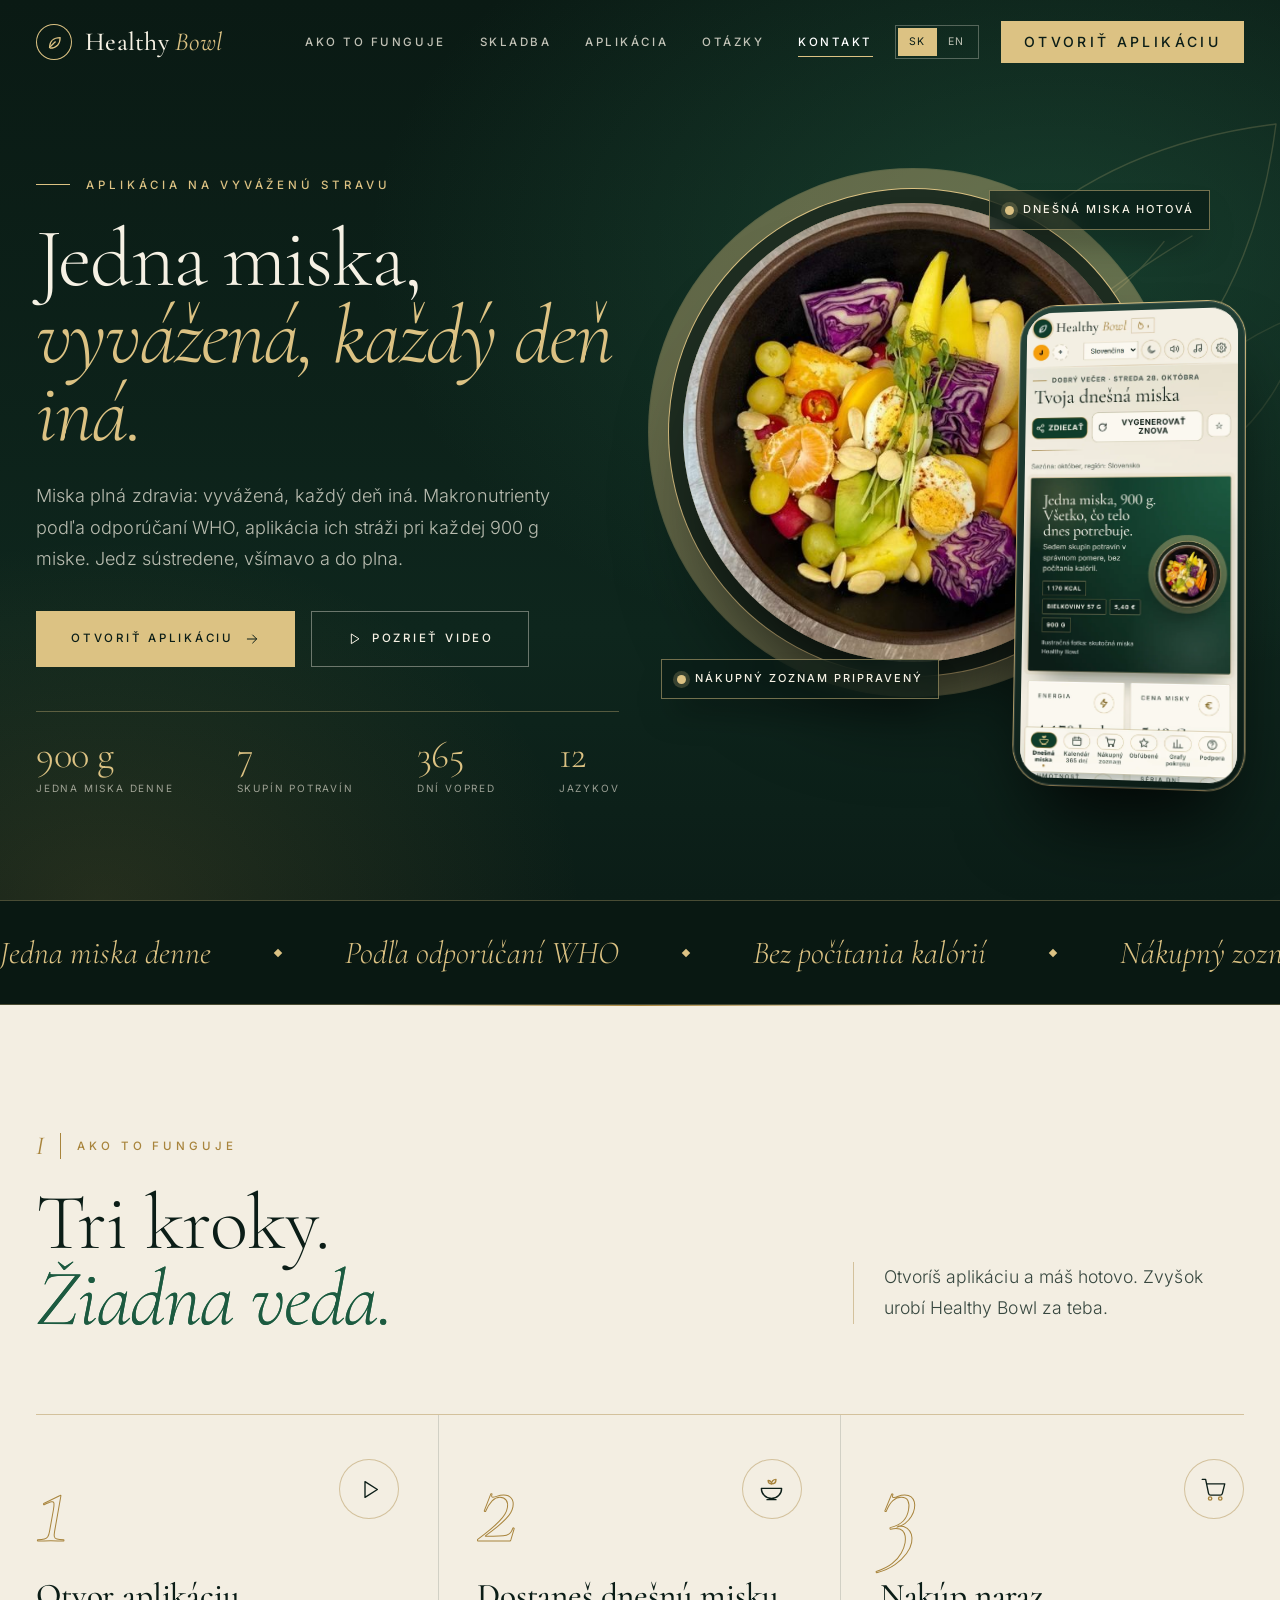
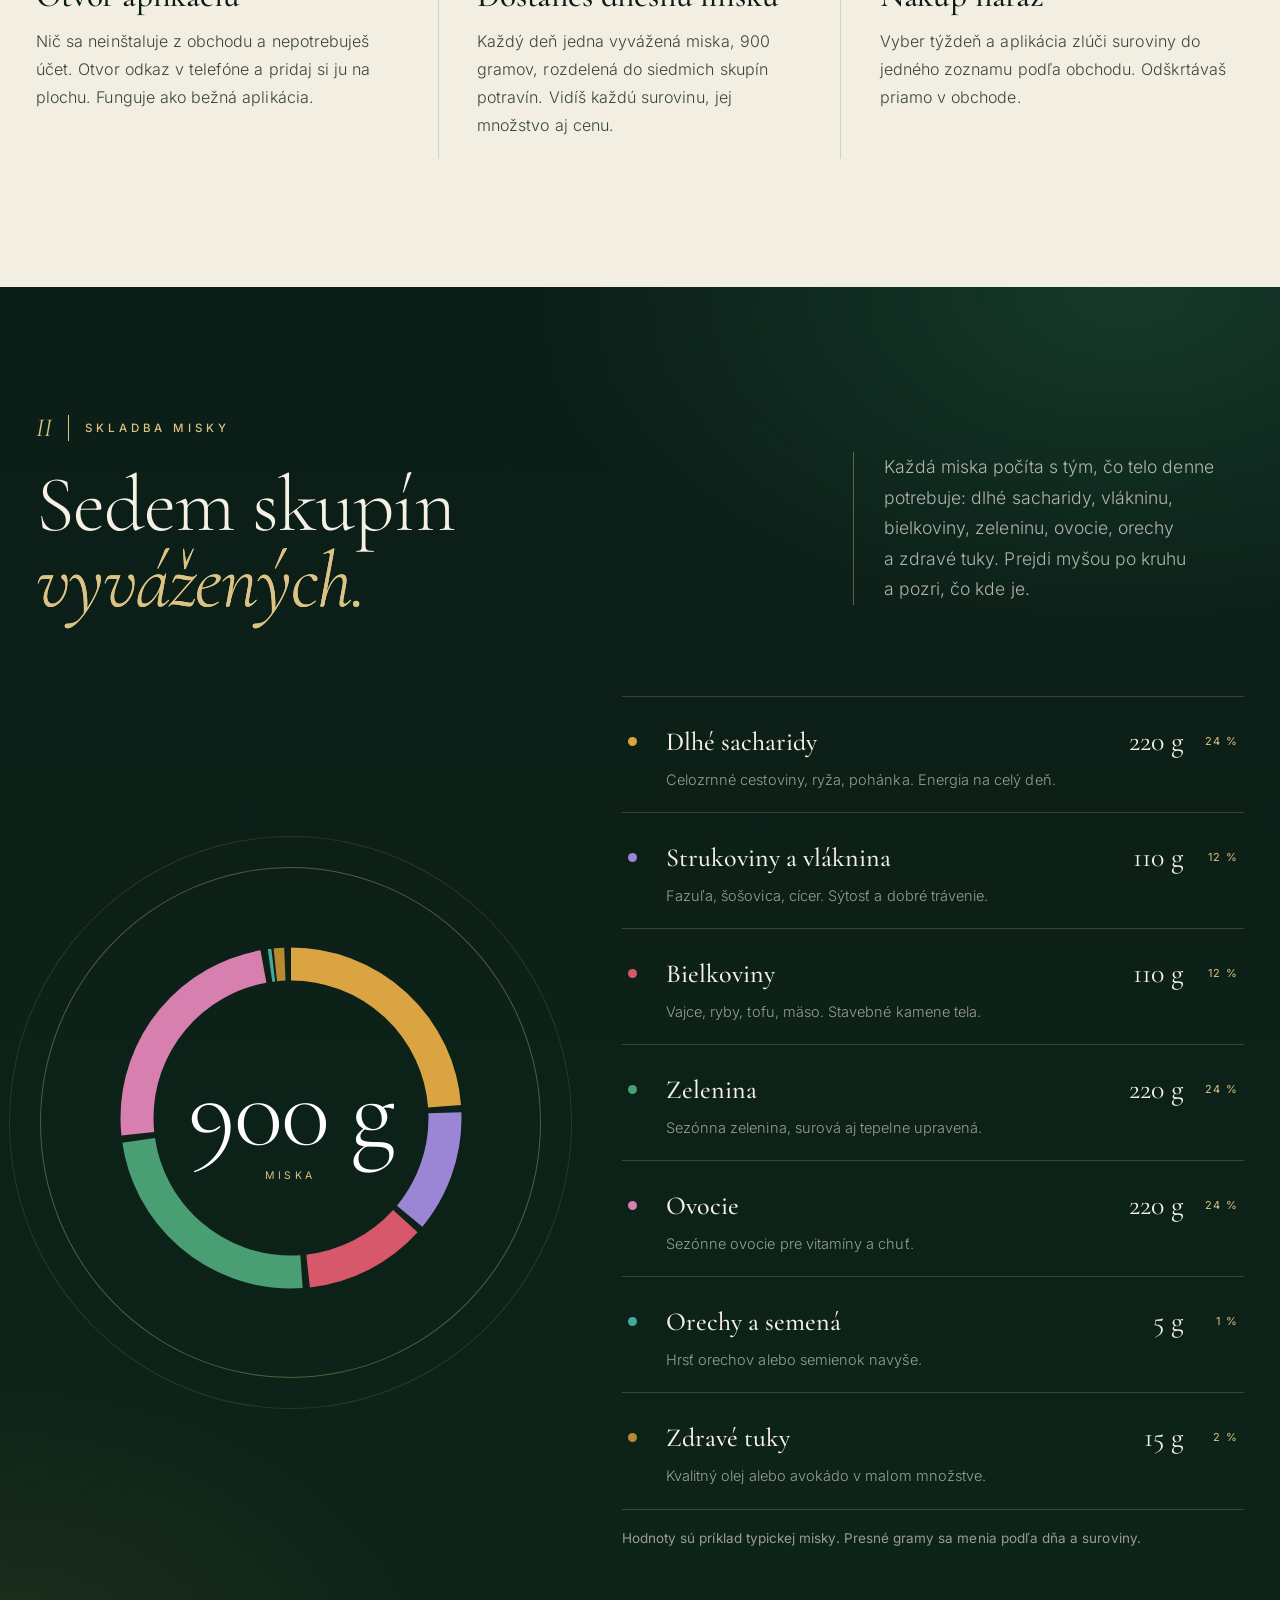
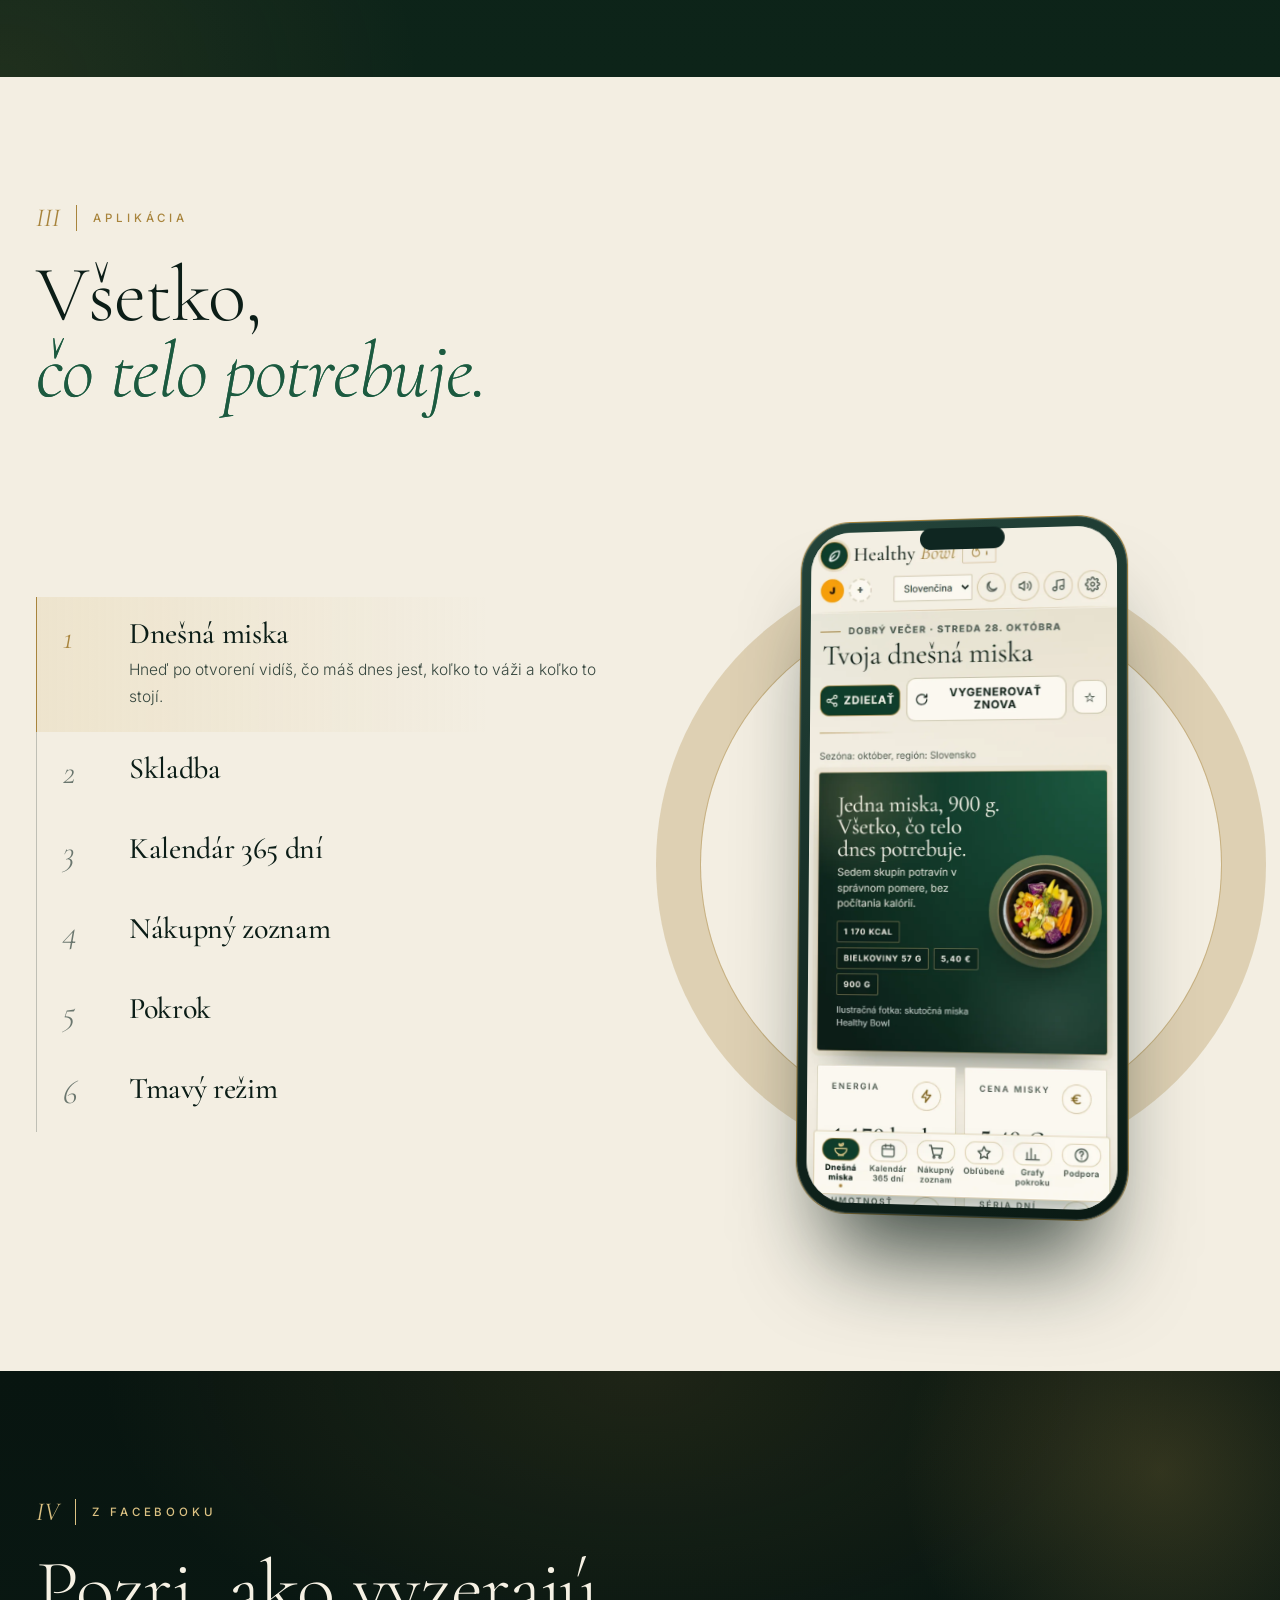
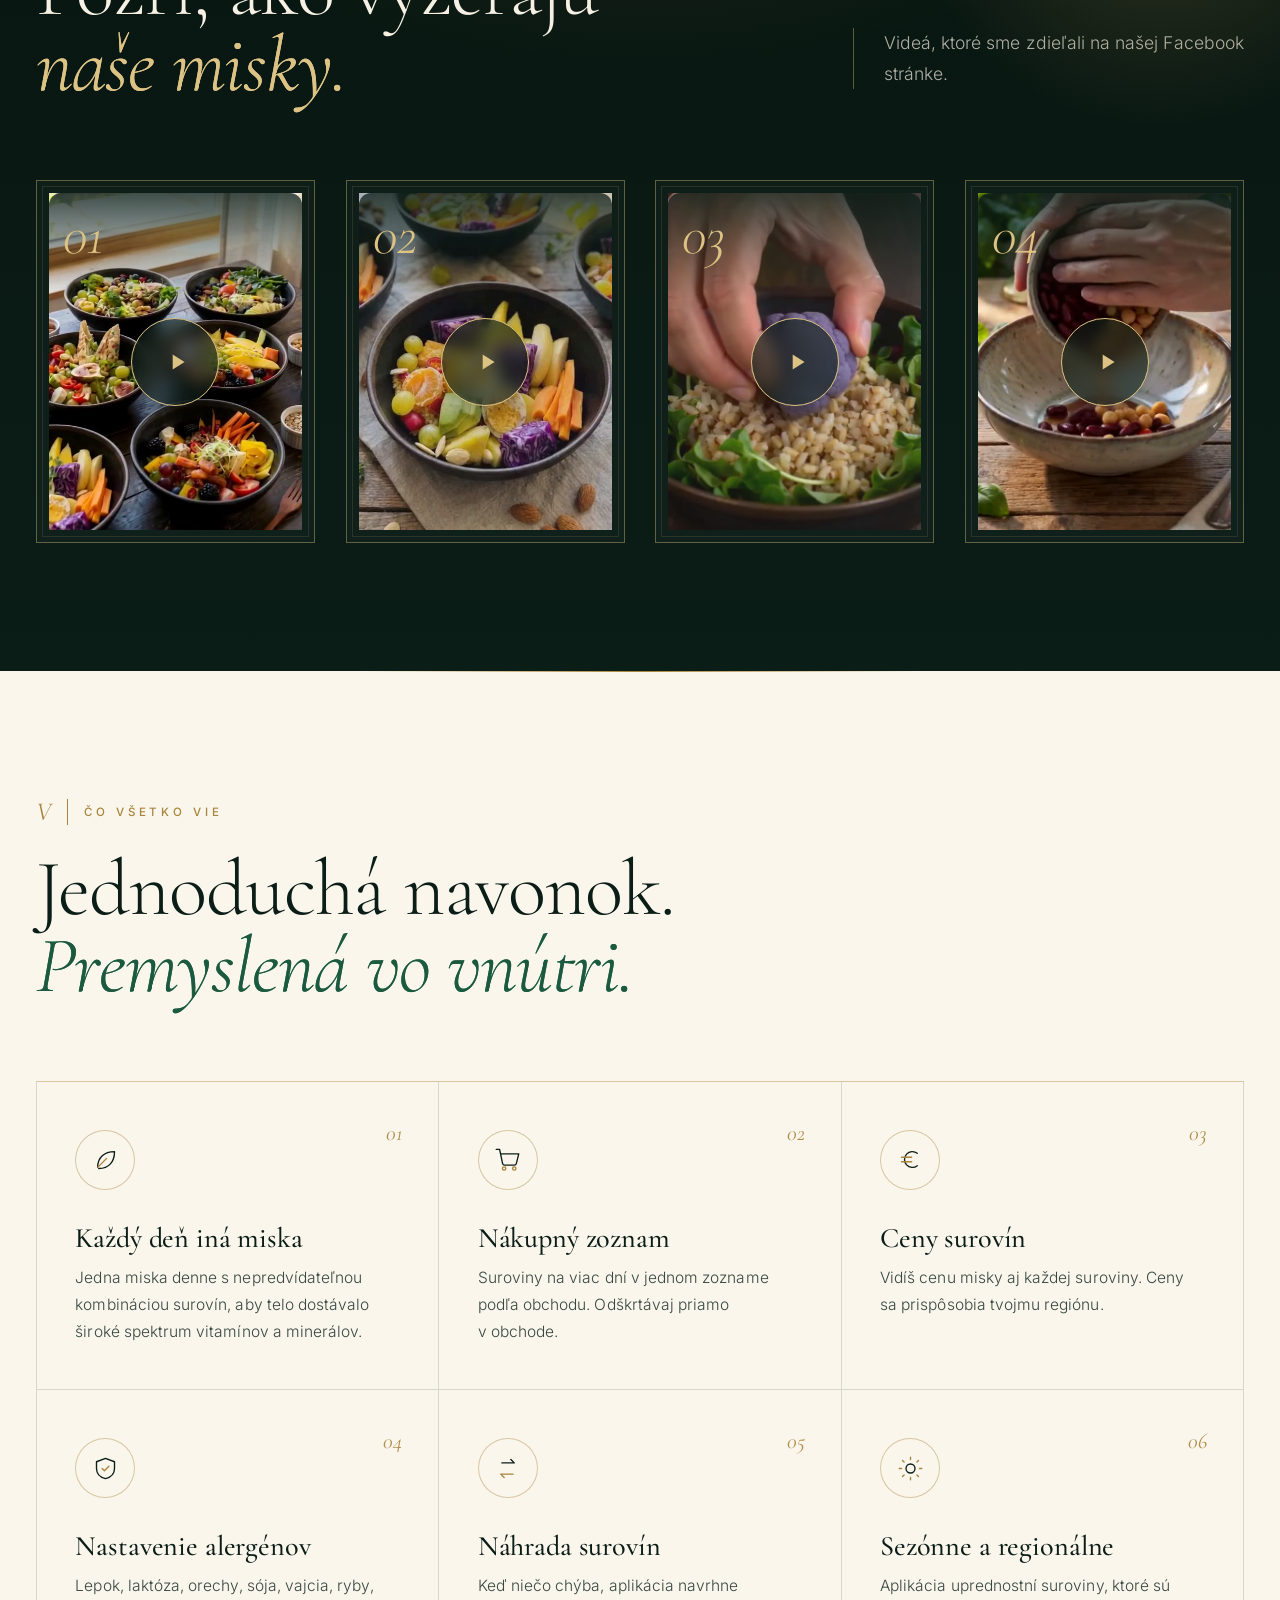
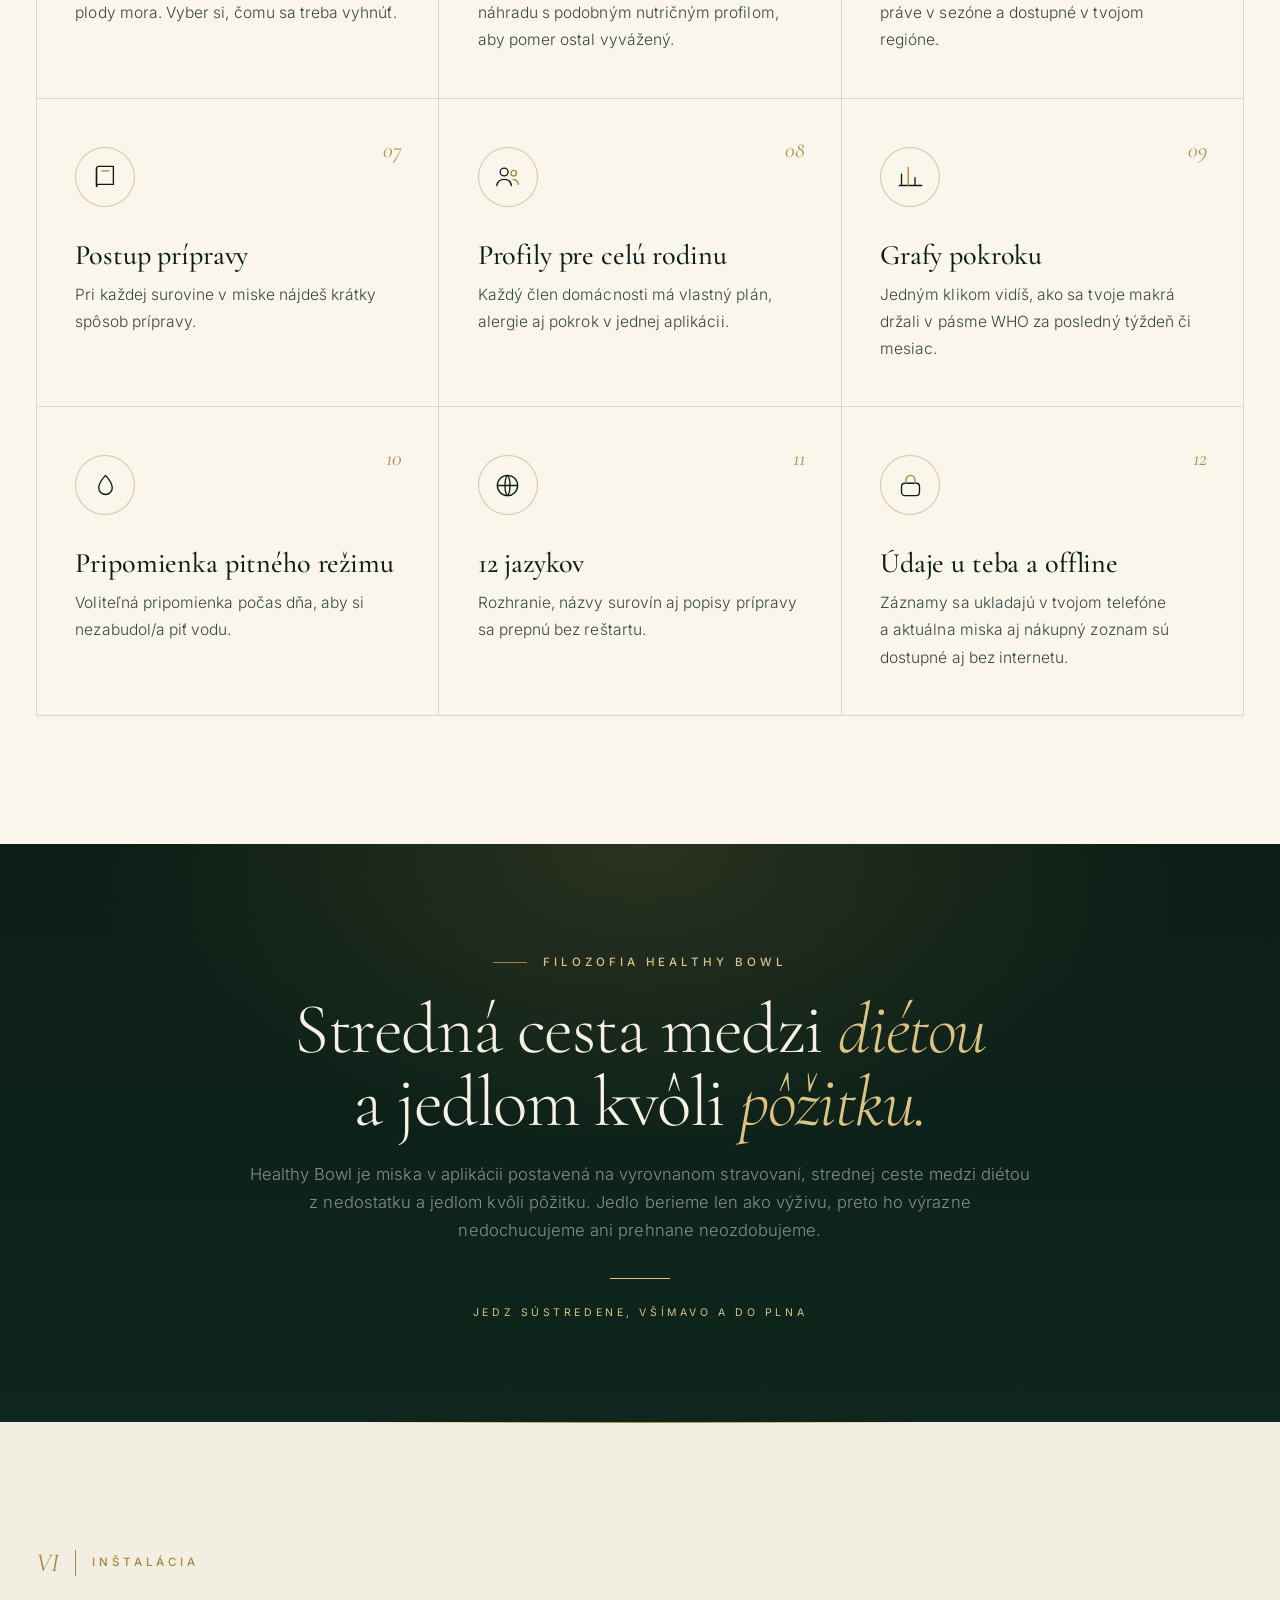
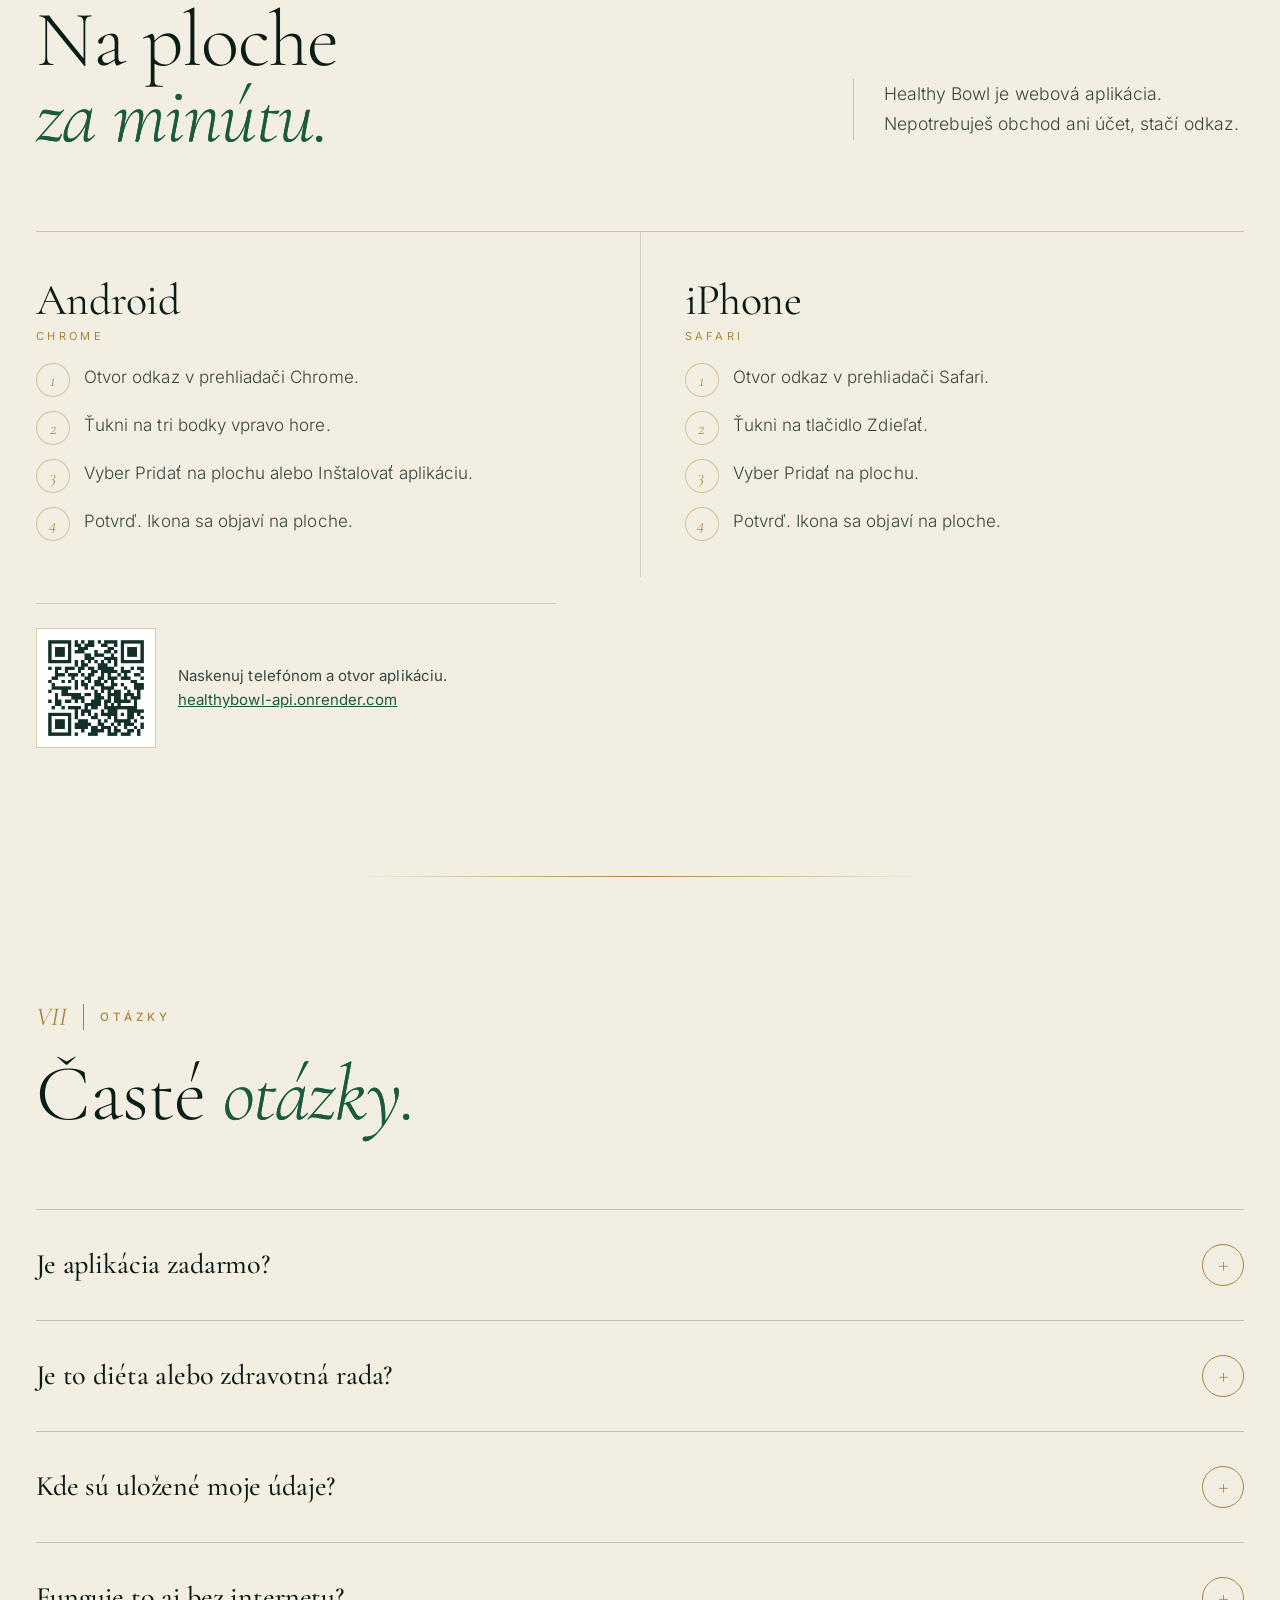
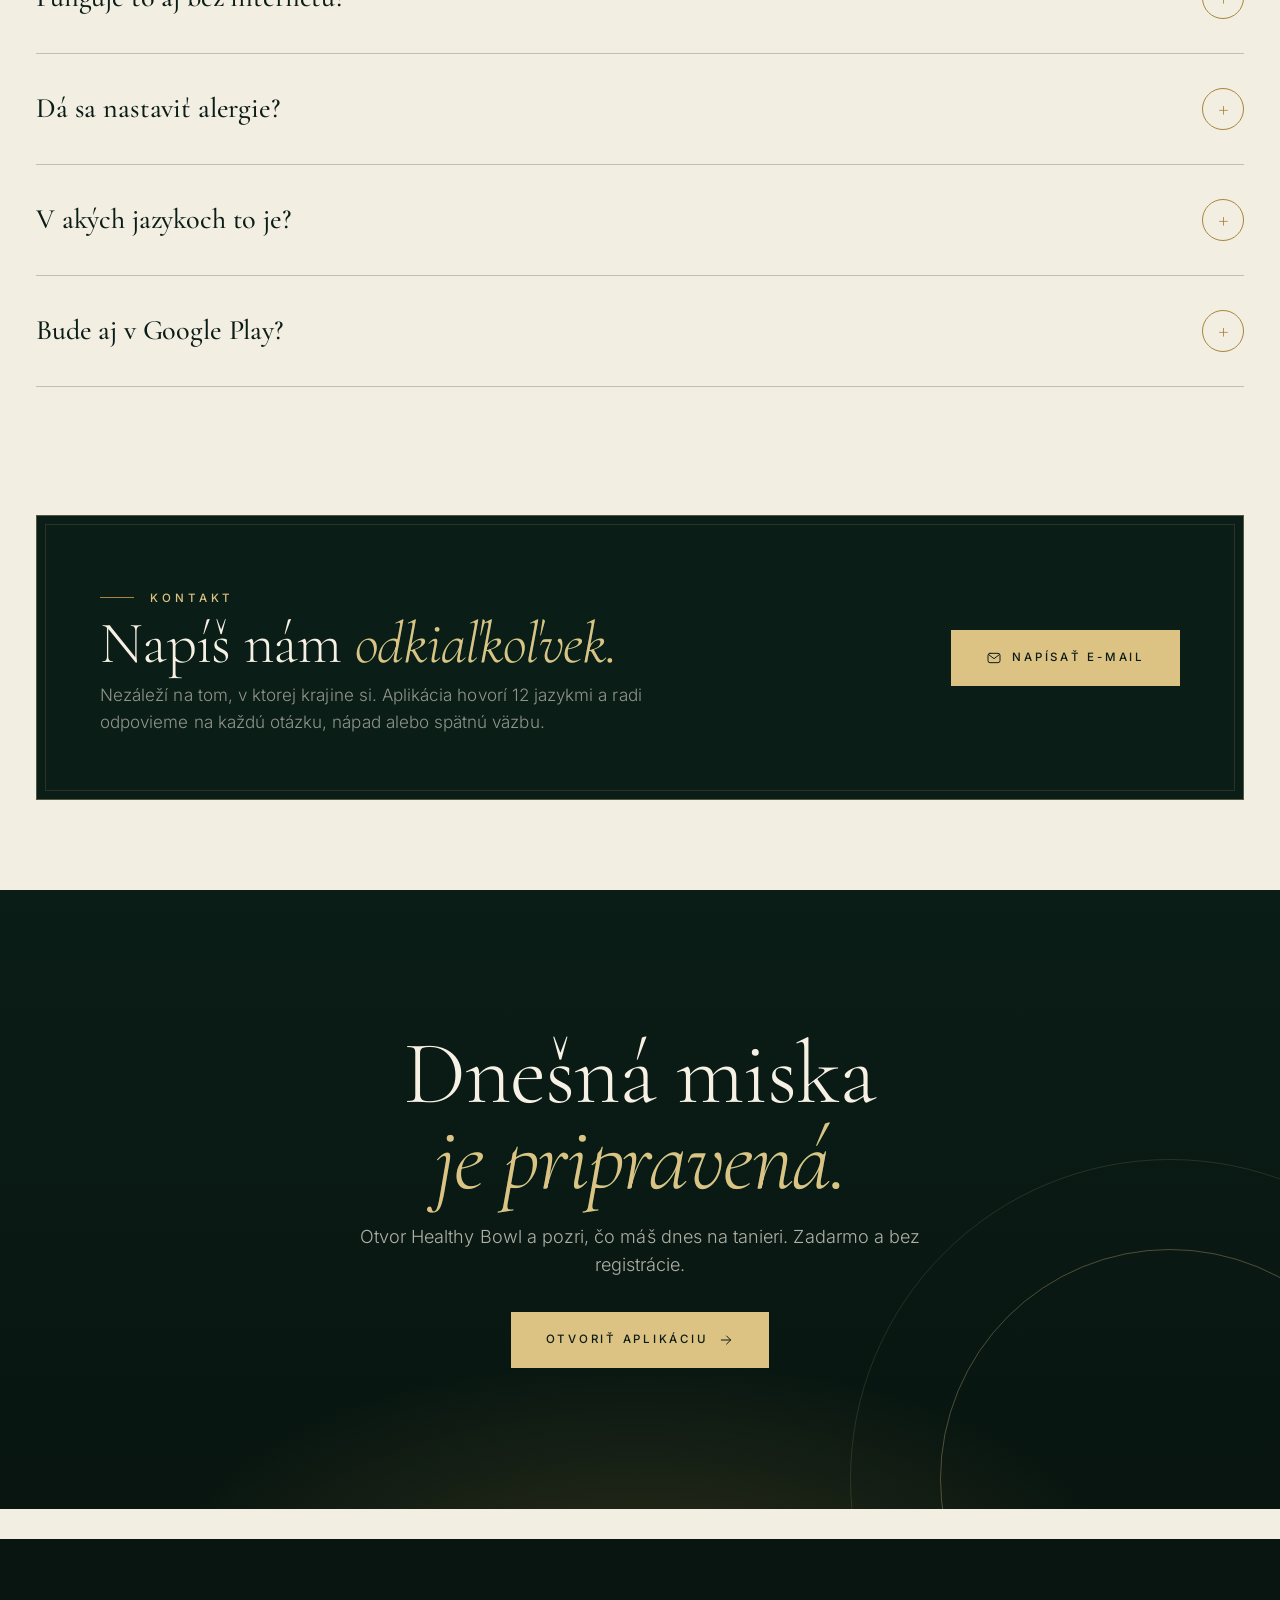
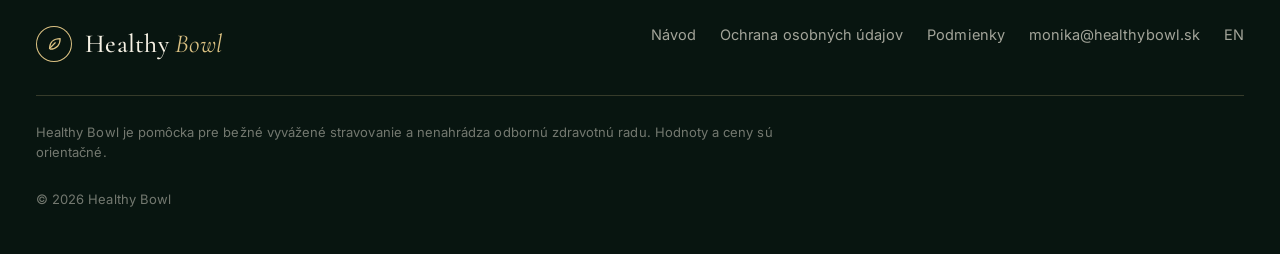
==== commit bb81506f: "Typografia: pevná medzera za jednopísmenovými predložkami a spojkami Co-Authored-By: Claude Sonnet 5" ====
--- a/index.html
+++ b/index.html
@@ -41,7 +41,7 @@
     <div>
       <span class="eyebrow">Aplikácia na vyváženú stravu</span>
       <h1>Jedna miska,<br><em>vyvážená, každý deň iná.</em></h1>
-      <p class="lead">Miska plná zdravia: vyvážená, každý deň iná. Makronutrienty podľa odporúčaní WHO, aplikácia ich stráži pri každej 900 g miske. Jedz sústredene, všímavo a do plna.</p>
+      <p class="lead">Miska plná zdravia: vyvážená, každý deň iná. Makronutrienty podľa odporúčaní WHO, aplikácia ich stráži pri každej 900 g miske. Jedz sústredene, všímavo a&nbsp;do plna.</p>
       <div class="cta"><a class="btn pri" href="https://healthybowl-api.onrender.com">Otvoriť aplikáciu <svg viewBox="0 0 24 24" aria-hidden="true"><path d="M5 12h14M13 6l6 6-6 6"/></svg></a><a class="btn" href="#fbvideos"><svg viewBox="0 0 24 24" aria-hidden="true"><path d="M8 5v14l11-7z"/></svg> Pozrieť video</a></div>
       <div class="trust"><div><b>900 g</b>jedna miska denne</div><div><b>7</b>skupín potravín</div><div><b>365</b>dní vopred</div><div><b>12</b>jazykov</div></div>
     </div>
@@ -57,22 +57,22 @@
 <div class="marq" aria-hidden="true"><div class="track"><span>Jedna miska denne</span><span>Podľa odporúčaní WHO</span><span>Bez počítania kalórií</span><span>Nákupný zoznam na viac dní</span><span>365 dní vopred</span><span>Alergény pod kontrolou</span><span>Tmavý režim</span><span>Funguje aj offline</span><span>Jedna miska denne</span><span>Podľa odporúčaní WHO</span><span>Bez počítania kalórií</span><span>Nákupný zoznam na viac dní</span><span>365 dní vopred</span><span>Alergény pod kontrolou</span><span>Tmavý režim</span><span>Funguje aj offline</span></div></div>
 
 <section class="sec" id="how"><div class="wrap">
-  <div class="sec-h rv"><span class="eyebrow">Ako to funguje</span><h2>Tri kroky.<br><em>Žiadna veda.</em></h2><p>Otvoríš aplikáciu a máš hotovo. Zvyšok urobí Healthy Bowl za teba.</p></div>
-  <div class="steps"><article class="step rv" style="--d:0.0s"><div class="stop"><div class="n">1</div><div class="ic"><svg viewBox="0 0 24 24" aria-hidden="true"><path d="M8 5v14l11-7z"/></svg></div></div><h3>Otvor aplikáciu</h3><p>Nič sa neinštaluje z obchodu a nepotrebuješ účet. Otvor odkaz v telefóne a pridaj si ju na plochu. Funguje ako bežná aplikácia.</p></article><article class="step rv" style="--d:0.12s"><div class="stop"><div class="n">2</div><div class="ic"><svg viewBox="0 0 24 24" aria-hidden="true"><path d="M3 11h18a9 9 0 0 1-18 0Z"/><path d="M8 21h8"/><path class="ac" d="M12 7c0-2 1.5-4 4-4 0 2.5-1.5 4-4 4Z"/><path class="ac" d="M12 7c0-1.5-1-3-3-3 0 2 1 3 3 3Z"/></svg></div></div><h3>Dostaneš dnešnú misku</h3><p>Každý deň jedna vyvážená miska, 900 gramov, rozdelená do siedmich skupín potravín. Vidíš každú surovinu, jej množstvo aj cenu.</p></article><article class="step rv" style="--d:0.24s"><div class="stop"><div class="n">3</div><div class="ic"><svg viewBox="0 0 24 24" aria-hidden="true"><circle class="ac" cx="9" cy="20" r="1.5"/><circle class="ac" cx="18" cy="20" r="1.5"/><path d="M2 3h3l2.6 12.4a2 2 0 0 0 2 1.6h8.3a2 2 0 0 0 2-1.5L22 7H6"/></svg></div></div><h3>Nakúp naraz</h3><p>Vyber týždeň a aplikácia zlúči suroviny do jedného zoznamu podľa obchodu. Odškrtávaš priamo v obchode.</p></article></div>
+  <div class="sec-h rv"><span class="eyebrow">Ako to funguje</span><h2>Tri kroky.<br><em>Žiadna veda.</em></h2><p>Otvoríš aplikáciu a&nbsp;máš hotovo. Zvyšok urobí Healthy Bowl za teba.</p></div>
+  <div class="steps"><article class="step rv" style="--d:0.0s"><div class="stop"><div class="n">1</div><div class="ic"><svg viewBox="0 0 24 24" aria-hidden="true"><path d="M8 5v14l11-7z"/></svg></div></div><h3>Otvor aplikáciu</h3><p>Nič sa neinštaluje z&nbsp;obchodu a&nbsp;nepotrebuješ účet. Otvor odkaz v&nbsp;telefóne a&nbsp;pridaj si ju na plochu. Funguje ako bežná aplikácia.</p></article><article class="step rv" style="--d:0.12s"><div class="stop"><div class="n">2</div><div class="ic"><svg viewBox="0 0 24 24" aria-hidden="true"><path d="M3 11h18a9 9 0 0 1-18 0Z"/><path d="M8 21h8"/><path class="ac" d="M12 7c0-2 1.5-4 4-4 0 2.5-1.5 4-4 4Z"/><path class="ac" d="M12 7c0-1.5-1-3-3-3 0 2 1 3 3 3Z"/></svg></div></div><h3>Dostaneš dnešnú misku</h3><p>Každý deň jedna vyvážená miska, 900 gramov, rozdelená do siedmich skupín potravín. Vidíš každú surovinu, jej množstvo aj cenu.</p></article><article class="step rv" style="--d:0.24s"><div class="stop"><div class="n">3</div><div class="ic"><svg viewBox="0 0 24 24" aria-hidden="true"><circle class="ac" cx="9" cy="20" r="1.5"/><circle class="ac" cx="18" cy="20" r="1.5"/><path d="M2 3h3l2.6 12.4a2 2 0 0 0 2 1.6h8.3a2 2 0 0 0 2-1.5L22 7H6"/></svg></div></div><h3>Nakúp naraz</h3><p>Vyber týždeň a&nbsp;aplikácia zlúči suroviny do jedného zoznamu podľa obchodu. Odškrtávaš priamo v&nbsp;obchode.</p></article></div>
 </div></section>
 
 <section class="sec dark" id="bowl"><div class="wrap">
-  <div class="sec-h rv"><span class="eyebrow">Skladba misky</span><h2>Sedem skupín<br><em>vyvážených.</em></h2><p>Každá miska počíta s tým, čo telo denne potrebuje: dlhé sacharidy, vlákninu, bielkoviny, zeleninu, ovocie, orechy a zdravé tuky. Prejdi myšou po kruhu a pozri, čo kde je.</p></div>
+  <div class="sec-h rv"><span class="eyebrow">Skladba misky</span><h2>Sedem skupín<br><em>vyvážených.</em></h2><p>Každá miska počíta s&nbsp;tým, čo telo denne potrebuje: dlhé sacharidy, vlákninu, bielkoviny, zeleninu, ovocie, orechy a&nbsp;zdravé tuky. Prejdi myšou po kruhu a&nbsp;pozri, čo kde je.</p></div>
   <div class="ringwrap">
     <div class="ring rv"><div class="mid"><b>900 g</b><span>miska</span></div></div>
-    <div><div class="groups"><div class="g rv" style="--d:0.0s" data-c="#D9A441" data-pc="220"><i style="background:#D9A441"></i><b>Dlhé sacharidy</b><span class="gr">220 g</span><span class="pc">24 %</span><small>Celozrnné cestoviny, ryža, pohánka. Energia na celý deň.</small></div><div class="g rv" style="--d:0.06s" data-c="#9B86D6" data-pc="110"><i style="background:#9B86D6"></i><b>Strukoviny a vláknina</b><span class="gr">110 g</span><span class="pc">12 %</span><small>Fazuľa, šošovica, cícer. Sýtosť a dobré trávenie.</small></div><div class="g rv" style="--d:0.12s" data-c="#D8586B" data-pc="110"><i style="background:#D8586B"></i><b>Bielkoviny</b><span class="gr">110 g</span><span class="pc">12 %</span><small>Vajce, ryby, tofu, mäso. Stavebné kamene tela.</small></div><div class="g rv" style="--d:0.18s" data-c="#4A9E73" data-pc="220"><i style="background:#4A9E73"></i><b>Zelenina</b><span class="gr">220 g</span><span class="pc">24 %</span><small>Sezónna zelenina, surová aj tepelne upravená.</small></div><div class="g rv" style="--d:0.24s" data-c="#D77FAE" data-pc="220"><i style="background:#D77FAE"></i><b>Ovocie</b><span class="gr">220 g</span><span class="pc">24 %</span><small>Sezónne ovocie pre vitamíny a chuť.</small></div><div class="g rv" style="--d:0.3s" data-c="#45A89A" data-pc="5"><i style="background:#45A89A"></i><b>Orechy a semená</b><span class="gr">5 g</span><span class="pc">1 %</span><small>Hrsť orechov alebo semienok navyše.</small></div><div class="g rv" style="--d:0.36s" data-c="#B8892F" data-pc="15"><i style="background:#B8892F"></i><b>Zdravé tuky</b><span class="gr">15 g</span><span class="pc">2 %</span><small>Kvalitný olej alebo avokádo v malom množstve.</small></div></div><p style="margin-top:18px;font-size:13.5px;color:rgba(245,239,227,.6)">Hodnoty sú príklad typickej misky. Presné gramy sa menia podľa dňa a suroviny.</p></div>
+    <div><div class="groups"><div class="g rv" style="--d:0.0s" data-c="#D9A441" data-pc="220"><i style="background:#D9A441"></i><b>Dlhé sacharidy</b><span class="gr">220 g</span><span class="pc">24 %</span><small>Celozrnné cestoviny, ryža, pohánka. Energia na celý deň.</small></div><div class="g rv" style="--d:0.06s" data-c="#9B86D6" data-pc="110"><i style="background:#9B86D6"></i><b>Strukoviny a&nbsp;vláknina</b><span class="gr">110 g</span><span class="pc">12 %</span><small>Fazuľa, šošovica, cícer. Sýtosť a&nbsp;dobré trávenie.</small></div><div class="g rv" style="--d:0.12s" data-c="#D8586B" data-pc="110"><i style="background:#D8586B"></i><b>Bielkoviny</b><span class="gr">110 g</span><span class="pc">12 %</span><small>Vajce, ryby, tofu, mäso. Stavebné kamene tela.</small></div><div class="g rv" style="--d:0.18s" data-c="#4A9E73" data-pc="220"><i style="background:#4A9E73"></i><b>Zelenina</b><span class="gr">220 g</span><span class="pc">24 %</span><small>Sezónna zelenina, surová aj tepelne upravená.</small></div><div class="g rv" style="--d:0.24s" data-c="#D77FAE" data-pc="220"><i style="background:#D77FAE"></i><b>Ovocie</b><span class="gr">220 g</span><span class="pc">24 %</span><small>Sezónne ovocie pre vitamíny a&nbsp;chuť.</small></div><div class="g rv" style="--d:0.3s" data-c="#45A89A" data-pc="5"><i style="background:#45A89A"></i><b>Orechy a&nbsp;semená</b><span class="gr">5 g</span><span class="pc">1 %</span><small>Hrsť orechov alebo semienok navyše.</small></div><div class="g rv" style="--d:0.36s" data-c="#B8892F" data-pc="15"><i style="background:#B8892F"></i><b>Zdravé tuky</b><span class="gr">15 g</span><span class="pc">2 %</span><small>Kvalitný olej alebo avokádo v&nbsp;malom množstve.</small></div></div><p style="margin-top:18px;font-size:13.5px;color:rgba(245,239,227,.6)">Hodnoty sú príklad typickej misky. Presné gramy sa menia podľa dňa a&nbsp;suroviny.</p></div>
   </div>
 </div></section>
 
 <section class="sec" id="app"><div class="wrap">
   <div class="sec-h rv"><span class="eyebrow">Aplikácia</span><h2>Všetko,<br><em>čo telo potrebuje.</em></h2></div>
   <div class="show">
-    <div class="tabs rv" role="tablist"><button type="button" class="tab" aria-selected="true"><span class="tn">1</span><h3>Dnešná miska</h3><p>Hneď po otvorení vidíš, čo máš dnes jesť, koľko to váži a koľko to stojí.</p></button><button type="button" class="tab" aria-selected="false"><span class="tn">2</span><h3>Skladba</h3><p>Farebný kruh a pomer živín ti ukážu, prečo je miska vyvážená.</p></button><button type="button" class="tab" aria-selected="false"><span class="tn">3</span><h3>Kalendár 365 dní</h3><p>Pozri si misku na ktorýkoľvek deň, dopredu aj dozadu.</p></button><button type="button" class="tab" aria-selected="false"><span class="tn">4</span><h3>Nákupný zoznam</h3><p>Suroviny na viac dní v jednom zozname, rozdelené podľa obchodu.</p></button><button type="button" class="tab" aria-selected="false"><span class="tn">5</span><h3>Pokrok</h3><p>Grafy ukazujú, ako ti ide plnenie misiek a aká je tvoja séria dní.</p></button><button type="button" class="tab" aria-selected="false"><span class="tn">6</span><h3>Tmavý režim</h3><p>Pekná aj večer. Tmavý vzhľad sa prepne sám podľa telefónu.</p></button></div>
+    <div class="tabs rv" role="tablist"><button type="button" class="tab" aria-selected="true"><span class="tn">1</span><h3>Dnešná miska</h3><p>Hneď po otvorení vidíš, čo máš dnes jesť, koľko to váži a&nbsp;koľko to stojí.</p></button><button type="button" class="tab" aria-selected="false"><span class="tn">2</span><h3>Skladba</h3><p>Farebný kruh a&nbsp;pomer živín ti ukážu, prečo je miska vyvážená.</p></button><button type="button" class="tab" aria-selected="false"><span class="tn">3</span><h3>Kalendár 365 dní</h3><p>Pozri si misku na ktorýkoľvek deň, dopredu aj dozadu.</p></button><button type="button" class="tab" aria-selected="false"><span class="tn">4</span><h3>Nákupný zoznam</h3><p>Suroviny na viac dní v&nbsp;jednom zozname, rozdelené podľa obchodu.</p></button><button type="button" class="tab" aria-selected="false"><span class="tn">5</span><h3>Pokrok</h3><p>Grafy ukazujú, ako ti ide plnenie misiek a&nbsp;aká je tvoja séria dní.</p></button><button type="button" class="tab" aria-selected="false"><span class="tn">6</span><h3>Tmavý režim</h3><p>Pekná aj večer. Tmavý vzhľad sa prepne sám podľa telefónu.</p></button></div>
     <div class="devwrap rv"><div class="dev"><div class="isl"></div><div class="scr"><img src="img/app/sk_light_today.webp" alt="Dnešná miska" loading="lazy" decoding="async" width="780" height="1688" class="on"><img src="img/app/sk_light_ring.webp" alt="Skladba" loading="lazy" decoding="async" width="780" height="1688"><img src="img/app/sk_light_calendar.webp" alt="Kalendár 365 dní" loading="lazy" decoding="async" width="780" height="1688"><img src="img/app/sk_light_shopping.webp" alt="Nákupný zoznam" loading="lazy" decoding="async" width="780" height="1688"><img src="img/app/sk_light_progress.webp" alt="Pokrok" loading="lazy" decoding="async" width="780" height="1688"><img src="img/app/sk_dark_today.webp" alt="Tmavý režim" loading="lazy" decoding="async" width="780" height="1688"></div></div></div>
   </div>
 </div></section>
@@ -80,38 +80,38 @@
 
 
 <section class="sec dark vsec" id="fbvideos"><div class="wrap">
-  <div class="sec-h rv"><span class="eyebrow">Z Facebooku</span><h2>Pozri, ako vyzerajú<br><em>naše misky.</em></h2><p>Videá, ktoré sme zdieľali na našej Facebook stránke.</p></div>
+  <div class="sec-h rv"><span class="eyebrow">Z&nbsp;Facebooku</span><h2>Pozri, ako vyzerajú<br><em>naše misky.</em></h2><p>Videá, ktoré sme zdieľali na našej Facebook stránke.</p></div>
   <div class="vgrid"><figure class="vcard rv"><div class="vnum">01</div><div class="vid vert r34"><video preload="none" playsinline poster="img/fb/stol.jpg" aria-label="Stôl plný misiek"><source src="video/stol.mp4" type="video/mp4"></video><button class="play" type="button"><i><svg viewBox="0 0 24 24" aria-hidden="true"><path d="M8 5v14l11-7z"/></svg></i>Prehrať</button></div></figure><figure class="vcard rv"><div class="vnum">02</div><div class="vid vert r11"><video preload="none" playsinline poster="img/fb/hero-bowl.jpg" aria-label="Miska dňa"><source src="video/hero-bowl.mp4" type="video/mp4"></video><button class="play" type="button"><i><svg viewBox="0 0 24 24" aria-hidden="true"><path d="M8 5v14l11-7z"/></svg></i>Prehrať</button></div></figure><figure class="vcard rv"><div class="vnum">03</div><div class="vid vert r34"><video preload="none" playsinline poster="img/fb/ruky.jpg" aria-label="Karfiol na obilninách"><source src="video/ruky.mp4" type="video/mp4"></video><button class="play" type="button"><i><svg viewBox="0 0 24 24" aria-hidden="true"><path d="M8 5v14l11-7z"/></svg></i>Prehrať</button></div></figure><figure class="vcard rv"><div class="vnum">04</div><div class="vid vert r34"><video preload="none" playsinline poster="img/fb/cicer.jpg?v=2" aria-label="Miska s cícerom"><source src="video/cicer.mp4?v=2" type="video/mp4"></video><button class="play" type="button"><i><svg viewBox="0 0 24 24" aria-hidden="true"><path d="M8 5v14l11-7z"/></svg></i>Prehrať</button></div></figure></div>
 </div></section>
 
 <section class="sec" id="features" style="padding-top:30px"><div class="wrap">
   <div class="sec-h rv"><span class="eyebrow">Čo všetko vie</span><h2>Jednoduchá navonok.<br><em>Premyslená vo vnútri.</em></h2></div>
-  <div class="feat"><article class="f rv" style="--d:0.0s"><div class="ic"><svg viewBox="0 0 24 24" aria-hidden="true"><path d="M5 19c0-9 6-14 15-14 0 9-5 15-14 15"/><path class="ac" d="M5 19 13 11"/></svg></div><h3>Každý deň iná miska</h3><p>Jedna miska denne s nepredvídateľnou kombináciou surovín, aby telo dostávalo široké spektrum vitamínov a minerálov.</p></article><article class="f rv" style="--d:0.1s"><div class="ic"><svg viewBox="0 0 24 24" aria-hidden="true"><circle class="ac" cx="9" cy="20" r="1.5"/><circle class="ac" cx="18" cy="20" r="1.5"/><path d="M2 3h3l2.6 12.4a2 2 0 0 0 2 1.6h8.3a2 2 0 0 0 2-1.5L22 7H6"/></svg></div><h3>Nákupný zoznam</h3><p>Suroviny na viac dní v jednom zozname podľa obchodu. Odškrtávaj priamo v obchode.</p></article><article class="f rv" style="--d:0.2s"><div class="ic"><svg viewBox="0 0 24 24" aria-hidden="true"><path d="M18 6.5A7 7 0 1 0 18 17.5"/><path class="ac" d="M4 10h9M4 14h9"/></svg></div><h3>Ceny surovín</h3><p>Vidíš cenu misky aj každej suroviny. Ceny sa prispôsobia tvojmu regiónu.</p></article><article class="f rv" style="--d:0.0s"><div class="ic"><svg viewBox="0 0 24 24" aria-hidden="true"><path d="M12 3 4 6v6c0 4.5 3.2 7.8 8 9 4.8-1.2 8-4.5 8-9V6Z"/><path class="ac" d="m9 12 2 2 4-4"/></svg></div><h3>Nastavenie alergénov</h3><p>Lepok, laktóza, orechy, sója, vajcia, ryby, plody mora. Vyber si, čomu sa treba vyhnúť.</p></article><article class="f rv" style="--d:0.1s"><div class="ic"><svg viewBox="0 0 24 24" aria-hidden="true"><path d="M7 7h11l-3-3"/><path class="ac" d="M17 17H6l3 3"/></svg></div><h3>Náhrada surovín</h3><p>Keď niečo chýba, aplikácia navrhne náhradu s podobným nutričným profilom, aby pomer ostal vyvážený.</p></article><article class="f rv" style="--d:0.2s"><div class="ic"><svg viewBox="0 0 24 24" aria-hidden="true"><circle cx="12" cy="12" r="4"/><path class="ac" d="M12 2v2M12 20v2M4.9 4.9l1.4 1.4M17.7 17.7l1.4 1.4M2 12h2M20 12h2M4.9 19.1l1.4-1.4M17.7 6.3l1.4-1.4"/></svg></div><h3>Sezónne a regionálne</h3><p>Aplikácia uprednostní suroviny, ktoré sú práve v sezóne a dostupné v tvojom regióne.</p></article><article class="f rv" style="--d:0.0s"><div class="ic"><svg viewBox="0 0 24 24" aria-hidden="true"><path d="M4 5a2 2 0 0 1 2-2h13v16H6a2 2 0 0 0-2 2Z"/><path d="M4 19V5"/><path class="ac" d="M9 7h6"/></svg></div><h3>Postup prípravy</h3><p>Pri každej surovine v miske nájdeš krátky spôsob prípravy.</p></article><article class="f rv" style="--d:0.1s"><div class="ic"><svg viewBox="0 0 24 24" aria-hidden="true"><circle cx="9" cy="8" r="3.5"/><path d="M2.5 20c.6-3.4 3.2-5.5 6.5-5.5s5.9 2.1 6.5 5.5"/><circle class="ac" cx="17.5" cy="9" r="2.5"/><path class="ac" d="M17 14.5c2.5.2 4.2 1.9 4.6 4.5"/></svg></div><h3>Profily pre celú rodinu</h3><p>Každý člen domácnosti má vlastný plán, alergie aj pokrok v jednej aplikácii.</p></article><article class="f rv" style="--d:0.2s"><div class="ic"><svg viewBox="0 0 24 24" aria-hidden="true"><path d="M4 20V10M16 20v-7M22 20H2"/><path class="ac" d="M10 20V4"/></svg></div><h3>Grafy pokroku</h3><p>Jedným klikom vidíš, ako sa tvoje makrá držali v pásme WHO za posledný týždeň či mesiac.</p></article><article class="f rv" style="--d:0.0s"><div class="ic"><svg viewBox="0 0 24 24" aria-hidden="true"><path d="M12 3s6 6.5 6 11a6 6 0 0 1-12 0c0-4.5 6-11 6-11Z"/></svg></div><h3>Pripomienka pitného režimu</h3><p>Voliteľná pripomienka počas dňa, aby si nezabudol/a piť vodu.</p></article><article class="f rv" style="--d:0.1s"><div class="ic"><svg viewBox="0 0 24 24" aria-hidden="true"><circle cx="12" cy="12" r="9"/><path d="M3 12h18M12 3c3 3 3 15 0 18M12 3c-3 3-3 15 0 18"/></svg></div><h3>12 jazykov</h3><p>Rozhranie, názvy surovín aj popisy prípravy sa prepnú bez reštartu.</p></article><article class="f rv" style="--d:0.2s"><div class="ic"><svg viewBox="0 0 24 24" aria-hidden="true"><rect x="4" y="10" width="16" height="11" rx="3"/><path class="ac" d="M8 10V7a4 4 0 0 1 8 0v3"/></svg></div><h3>Údaje u teba a offline</h3><p>Záznamy sa ukladajú v tvojom telefóne a aktuálna miska aj nákupný zoznam sú dostupné aj bez internetu.</p></article></div>
+  <div class="feat"><article class="f rv" style="--d:0.0s"><div class="ic"><svg viewBox="0 0 24 24" aria-hidden="true"><path d="M5 19c0-9 6-14 15-14 0 9-5 15-14 15"/><path class="ac" d="M5 19 13 11"/></svg></div><h3>Každý deň iná miska</h3><p>Jedna miska denne s&nbsp;nepredvídateľnou kombináciou surovín, aby telo dostávalo široké spektrum vitamínov a&nbsp;minerálov.</p></article><article class="f rv" style="--d:0.1s"><div class="ic"><svg viewBox="0 0 24 24" aria-hidden="true"><circle class="ac" cx="9" cy="20" r="1.5"/><circle class="ac" cx="18" cy="20" r="1.5"/><path d="M2 3h3l2.6 12.4a2 2 0 0 0 2 1.6h8.3a2 2 0 0 0 2-1.5L22 7H6"/></svg></div><h3>Nákupný zoznam</h3><p>Suroviny na viac dní v&nbsp;jednom zozname podľa obchodu. Odškrtávaj priamo v&nbsp;obchode.</p></article><article class="f rv" style="--d:0.2s"><div class="ic"><svg viewBox="0 0 24 24" aria-hidden="true"><path d="M18 6.5A7 7 0 1 0 18 17.5"/><path class="ac" d="M4 10h9M4 14h9"/></svg></div><h3>Ceny surovín</h3><p>Vidíš cenu misky aj každej suroviny. Ceny sa prispôsobia tvojmu regiónu.</p></article><article class="f rv" style="--d:0.0s"><div class="ic"><svg viewBox="0 0 24 24" aria-hidden="true"><path d="M12 3 4 6v6c0 4.5 3.2 7.8 8 9 4.8-1.2 8-4.5 8-9V6Z"/><path class="ac" d="m9 12 2 2 4-4"/></svg></div><h3>Nastavenie alergénov</h3><p>Lepok, laktóza, orechy, sója, vajcia, ryby, plody mora. Vyber si, čomu sa treba vyhnúť.</p></article><article class="f rv" style="--d:0.1s"><div class="ic"><svg viewBox="0 0 24 24" aria-hidden="true"><path d="M7 7h11l-3-3"/><path class="ac" d="M17 17H6l3 3"/></svg></div><h3>Náhrada surovín</h3><p>Keď niečo chýba, aplikácia navrhne náhradu s&nbsp;podobným nutričným profilom, aby pomer ostal vyvážený.</p></article><article class="f rv" style="--d:0.2s"><div class="ic"><svg viewBox="0 0 24 24" aria-hidden="true"><circle cx="12" cy="12" r="4"/><path class="ac" d="M12 2v2M12 20v2M4.9 4.9l1.4 1.4M17.7 17.7l1.4 1.4M2 12h2M20 12h2M4.9 19.1l1.4-1.4M17.7 6.3l1.4-1.4"/></svg></div><h3>Sezónne a&nbsp;regionálne</h3><p>Aplikácia uprednostní suroviny, ktoré sú práve v&nbsp;sezóne a&nbsp;dostupné v&nbsp;tvojom regióne.</p></article><article class="f rv" style="--d:0.0s"><div class="ic"><svg viewBox="0 0 24 24" aria-hidden="true"><path d="M4 5a2 2 0 0 1 2-2h13v16H6a2 2 0 0 0-2 2Z"/><path d="M4 19V5"/><path class="ac" d="M9 7h6"/></svg></div><h3>Postup prípravy</h3><p>Pri každej surovine v&nbsp;miske nájdeš krátky spôsob prípravy.</p></article><article class="f rv" style="--d:0.1s"><div class="ic"><svg viewBox="0 0 24 24" aria-hidden="true"><circle cx="9" cy="8" r="3.5"/><path d="M2.5 20c.6-3.4 3.2-5.5 6.5-5.5s5.9 2.1 6.5 5.5"/><circle class="ac" cx="17.5" cy="9" r="2.5"/><path class="ac" d="M17 14.5c2.5.2 4.2 1.9 4.6 4.5"/></svg></div><h3>Profily pre celú rodinu</h3><p>Každý člen domácnosti má vlastný plán, alergie aj pokrok v&nbsp;jednej aplikácii.</p></article><article class="f rv" style="--d:0.2s"><div class="ic"><svg viewBox="0 0 24 24" aria-hidden="true"><path d="M4 20V10M16 20v-7M22 20H2"/><path class="ac" d="M10 20V4"/></svg></div><h3>Grafy pokroku</h3><p>Jedným klikom vidíš, ako sa tvoje makrá držali v&nbsp;pásme WHO za posledný týždeň či mesiac.</p></article><article class="f rv" style="--d:0.0s"><div class="ic"><svg viewBox="0 0 24 24" aria-hidden="true"><path d="M12 3s6 6.5 6 11a6 6 0 0 1-12 0c0-4.5 6-11 6-11Z"/></svg></div><h3>Pripomienka pitného režimu</h3><p>Voliteľná pripomienka počas dňa, aby si nezabudol/a piť vodu.</p></article><article class="f rv" style="--d:0.1s"><div class="ic"><svg viewBox="0 0 24 24" aria-hidden="true"><circle cx="12" cy="12" r="9"/><path d="M3 12h18M12 3c3 3 3 15 0 18M12 3c-3 3-3 15 0 18"/></svg></div><h3>12 jazykov</h3><p>Rozhranie, názvy surovín aj popisy prípravy sa prepnú bez reštartu.</p></article><article class="f rv" style="--d:0.2s"><div class="ic"><svg viewBox="0 0 24 24" aria-hidden="true"><rect x="4" y="10" width="16" height="11" rx="3"/><path class="ac" d="M8 10V7a4 4 0 0 1 8 0v3"/></svg></div><h3>Údaje u&nbsp;teba a&nbsp;offline</h3><p>Záznamy sa ukladajú v&nbsp;tvojom telefóne a&nbsp;aktuálna miska aj nákupný zoznam sú dostupné aj bez internetu.</p></article></div>
 </div></section>
 
-<section class="sec" id="philosophy" style="padding-block:clamp(50px,8vw,100px)"><div class="wrap quote rv"><span class="eyebrow" style="justify-content:center">Filozofia Healthy Bowl</span><blockquote style="margin-top:22px">Stredná cesta medzi <em>diétou</em> a jedlom kvôli <em>pôžitku.</em></blockquote><p class="qp">Healthy Bowl je miska v aplikácii postavená na vyrovnanom stravovaní, strednej ceste medzi diétou z nedostatku a jedlom kvôli pôžitku. Jedlo berieme len ako výživu, preto ho výrazne nedochucujeme ani prehnane neozdobujeme.</p><cite>Jedz sústredene, všímavo a do plna</cite></div></section>
+<section class="sec" id="philosophy" style="padding-block:clamp(50px,8vw,100px)"><div class="wrap quote rv"><span class="eyebrow" style="justify-content:center">Filozofia Healthy Bowl</span><blockquote style="margin-top:22px">Stredná cesta medzi <em>diétou</em> a&nbsp;jedlom kvôli <em>pôžitku.</em></blockquote><p class="qp">Healthy Bowl je miska v&nbsp;aplikácii postavená na vyrovnanom stravovaní, strednej ceste medzi diétou z&nbsp;nedostatku a&nbsp;jedlom kvôli pôžitku. Jedlo berieme len ako výživu, preto ho výrazne nedochucujeme ani prehnane neozdobujeme.</p><cite>Jedz sústredene, všímavo a&nbsp;do plna</cite></div></section>
 
 <section class="sec" id="install" style="padding-top:30px"><div class="wrap">
   <div class="sec-h rv"><span class="eyebrow">Inštalácia</span><h2>Na ploche<br><em>za minútu.</em></h2><p>Healthy Bowl je webová aplikácia. Nepotrebuješ obchod ani účet, stačí odkaz.</p></div>
-  <div class="install"><div class="ib rv"><h3>Android</h3><div class="sub">Chrome</div><ol><li>Otvor odkaz v prehliadači Chrome.</li><li>Ťukni na tri bodky vpravo hore.</li><li>Vyber Pridať na plochu alebo Inštalovať aplikáciu.</li><li>Potvrď. Ikona sa objaví na ploche.</li></ol></div><div class="ib rv"><h3>iPhone</h3><div class="sub">Safari</div><ol><li>Otvor odkaz v prehliadači Safari.</li><li>Ťukni na tlačidlo Zdieľať.</li><li>Vyber Pridať na plochu.</li><li>Potvrď. Ikona sa objaví na ploche.</li></ol></div></div>
-  <div class="qrbox rv" style="max-width:520px"><img src="img/qr.png" alt="QR" width="120" height="120" loading="lazy"><p>Naskenuj telefónom a otvor aplikáciu.<br><a href="https://healthybowl-api.onrender.com" style="color:var(--green-d)">healthybowl-api.onrender.com</a></p></div>
+  <div class="install"><div class="ib rv"><h3>Android</h3><div class="sub">Chrome</div><ol><li>Otvor odkaz v&nbsp;prehliadači Chrome.</li><li>Ťukni na tri bodky vpravo hore.</li><li>Vyber Pridať na plochu alebo Inštalovať aplikáciu.</li><li>Potvrď. Ikona sa objaví na ploche.</li></ol></div><div class="ib rv"><h3>iPhone</h3><div class="sub">Safari</div><ol><li>Otvor odkaz v&nbsp;prehliadači Safari.</li><li>Ťukni na tlačidlo Zdieľať.</li><li>Vyber Pridať na plochu.</li><li>Potvrď. Ikona sa objaví na ploche.</li></ol></div></div>
+  <div class="qrbox rv" style="max-width:520px"><img src="img/qr.png" alt="QR" width="120" height="120" loading="lazy"><p>Naskenuj telefónom a&nbsp;otvor aplikáciu.<br><a href="https://healthybowl-api.onrender.com" style="color:var(--green-d)">healthybowl-api.onrender.com</a></p></div>
 </div></section>
 
 <section class="sec" id="faq" style="padding-top:30px"><div class="wrap">
   <div class="sec-h rv"><span class="eyebrow">Otázky</span><h2>Časté <em>otázky.</em></h2></div>
-  <div class="faq"><details class="rv"><summary>Je aplikácia zadarmo?</summary><div class="a">Áno. Zatiaľ je celá zadarmo a nič neplatíš.</div></details><details class="rv"><summary>Je to diéta alebo zdravotná rada?</summary><div class="a">Nie. Healthy Bowl je pomôcka pre bežné vyvážené stravovanie podľa všeobecných odporúčaní WHO. Nenahrádza lekára ani nutričného terapeuta. Ak máš zdravotné obmedzenia, poraď sa s odborníkom.</div></details><details class="rv"><summary>Kde sú uložené moje údaje?</summary><div class="a">Tvoje nastavenia, profily a záznamy sa ukladajú v tvojom telefóne. Na server sa posiela len to, čo je nevyhnutné, napríklad správa, ktorú napíšeš do Podpory, alebo adresa, ak ju zadáš kvôli cenám vo svojom regióne.</div></details><details class="rv"><summary>Funguje to aj bez internetu?</summary><div class="a">Po prvom načítaní áno, základné funkcie bežia aj offline. Veci, ktoré potrebujú server, napríklad aktuálne ceny, sa aktualizujú, keď si znova online.</div></details><details class="rv"><summary>Dá sa nastaviť alergie?</summary><div class="a">Áno. Označíš alergény a neznášanlivosti, aplikácia ukáže, ktoré alergény miska obsahuje, a ponúkne náhradu.</div></details><details class="rv"><summary>V akých jazykoch to je?</summary><div class="a">V 12 jazykoch: slovenčina, angličtina, nemčina, maďarčina, švédčina, fínčina, ruština, ukrajinčina, španielčina, portugalčina, čeština a poľština. Jazyk sa prepína bez reštartu.</div></details><details class="rv"><summary>Bude aj v Google Play?</summary><div class="a">Pripravujeme to. Dovtedy ju používaš ako webovú aplikáciu priamo z plochy telefónu.</div></details></div>
+  <div class="faq"><details class="rv"><summary>Je aplikácia zadarmo?</summary><div class="a">Áno. Zatiaľ je celá zadarmo a&nbsp;nič neplatíš.</div></details><details class="rv"><summary>Je to diéta alebo zdravotná rada?</summary><div class="a">Nie. Healthy Bowl je pomôcka pre bežné vyvážené stravovanie podľa všeobecných odporúčaní WHO. Nenahrádza lekára ani nutričného terapeuta. Ak máš zdravotné obmedzenia, poraď sa s&nbsp;odborníkom.</div></details><details class="rv"><summary>Kde sú uložené moje údaje?</summary><div class="a">Tvoje nastavenia, profily a&nbsp;záznamy sa ukladajú v&nbsp;tvojom telefóne. Na server sa posiela len to, čo je nevyhnutné, napríklad správa, ktorú napíšeš do Podpory, alebo adresa, ak ju zadáš kvôli cenám vo svojom regióne.</div></details><details class="rv"><summary>Funguje to aj bez internetu?</summary><div class="a">Po prvom načítaní áno, základné funkcie bežia aj offline. Veci, ktoré potrebujú server, napríklad aktuálne ceny, sa aktualizujú, keď si znova online.</div></details><details class="rv"><summary>Dá sa nastaviť alergie?</summary><div class="a">Áno. Označíš alergény a&nbsp;neznášanlivosti, aplikácia ukáže, ktoré alergény miska obsahuje, a&nbsp;ponúkne náhradu.</div></details><details class="rv"><summary>V&nbsp;akých jazykoch to je?</summary><div class="a">V&nbsp;12 jazykoch: slovenčina, angličtina, nemčina, maďarčina, švédčina, fínčina, ruština, ukrajinčina, španielčina, portugalčina, čeština a&nbsp;poľština. Jazyk sa prepína bez reštartu.</div></details><details class="rv"><summary>Bude aj v&nbsp;Google Play?</summary><div class="a">Pripravujeme to. Dovtedy ju používaš ako webovú aplikáciu priamo z&nbsp;plochy telefónu.</div></details></div>
 </div></section>
 
-<section class="sec" id="contact" style="padding-top:20px"><div class="wrap"><div class="contact rv"><div><span class="eyebrow">Kontakt</span><h2>Napíš nám <em>odkiaľkoľvek.</em></h2><p>Nezáleží na tom, v ktorej krajine si. Aplikácia hovorí 12 jazykmi a radi odpovieme na každú otázku, nápad alebo spätnú väzbu.</p></div><a class="btn pri" href="mailto:monika@healthybowl.sk"><svg viewBox="0 0 24 24" aria-hidden="true"><rect x="3" y="5" width="18" height="14" rx="3"/><path class="ac" d="m4 7 8 6 8-6"/></svg> Napísať e-mail</a></div></div></section>
+<section class="sec" id="contact" style="padding-top:20px"><div class="wrap"><div class="contact rv"><div><span class="eyebrow">Kontakt</span><h2>Napíš nám <em>odkiaľkoľvek.</em></h2><p>Nezáleží na tom, v&nbsp;ktorej krajine si. Aplikácia hovorí 12 jazykmi a&nbsp;radi odpovieme na každú otázku, nápad alebo spätnú väzbu.</p></div><a class="btn pri" href="mailto:monika@healthybowl.sk"><svg viewBox="0 0 24 24" aria-hidden="true"><rect x="3" y="5" width="18" height="14" rx="3"/><path class="ac" d="m4 7 8 6 8-6"/></svg> Napísať e-mail</a></div></div></section>
 
 <section class="final rv" style="margin-bottom:30px"><div class="bgc"></div><div class="bgc b"></div>
-  <h2>Dnešná miska<br><em>je pripravená.</em></h2><p>Otvor Healthy Bowl a pozri, čo máš dnes na tanieri. Zadarmo a bez registrácie.</p><a class="btn pri" href="https://healthybowl-api.onrender.com">Otvoriť aplikáciu <svg viewBox="0 0 24 24" aria-hidden="true"><path d="M5 12h14M13 6l6 6-6 6"/></svg></a></section>
+  <h2>Dnešná miska<br><em>je pripravená.</em></h2><p>Otvor Healthy Bowl a&nbsp;pozri, čo máš dnes na tanieri. Zadarmo a&nbsp;bez registrácie.</p><a class="btn pri" href="https://healthybowl-api.onrender.com">Otvoriť aplikáciu <svg viewBox="0 0 24 24" aria-hidden="true"><path d="M5 12h14M13 6l6 6-6 6"/></svg></a></section>
 </main>
 
 <footer class="ftr"><div class="wrap">
   <div class="top"><a class="brand" href="./"><i><svg viewBox="0 0 24 24" aria-hidden="true"><path d="M5 19c0-9 6-14 15-14 0 9-5 15-14 15"/><path class="ac" d="M5 19 13 11"/></svg></i><span>Healthy <em>Bowl</em></span></a>
     <div class="links"><a href="navod/">Návod</a><a href="ochrana-osobnych-udajov/">Ochrana osobných údajov</a><a href="obchodne-podmienky/">Podmienky</a><a href="mailto:monika@healthybowl.sk">monika@healthybowl.sk</a><a href="en/" hreflang="en">EN</a></div></div>
-  <p class="disc">Healthy Bowl je pomôcka pre bežné vyvážené stravovanie a nenahrádza odbornú zdravotnú radu. Hodnoty a ceny sú orientačné.</p><p class="disc">© 2026 Healthy Bowl</p>
+  <p class="disc">Healthy Bowl je pomôcka pre bežné vyvážené stravovanie a&nbsp;nenahrádza odbornú zdravotnú radu. Hodnoty a&nbsp;ceny sú orientačné.</p><p class="disc">© 2026 Healthy Bowl</p>
 </div></footer>
 <script src="assets/site.js?v=2" defer></script>
 </body>
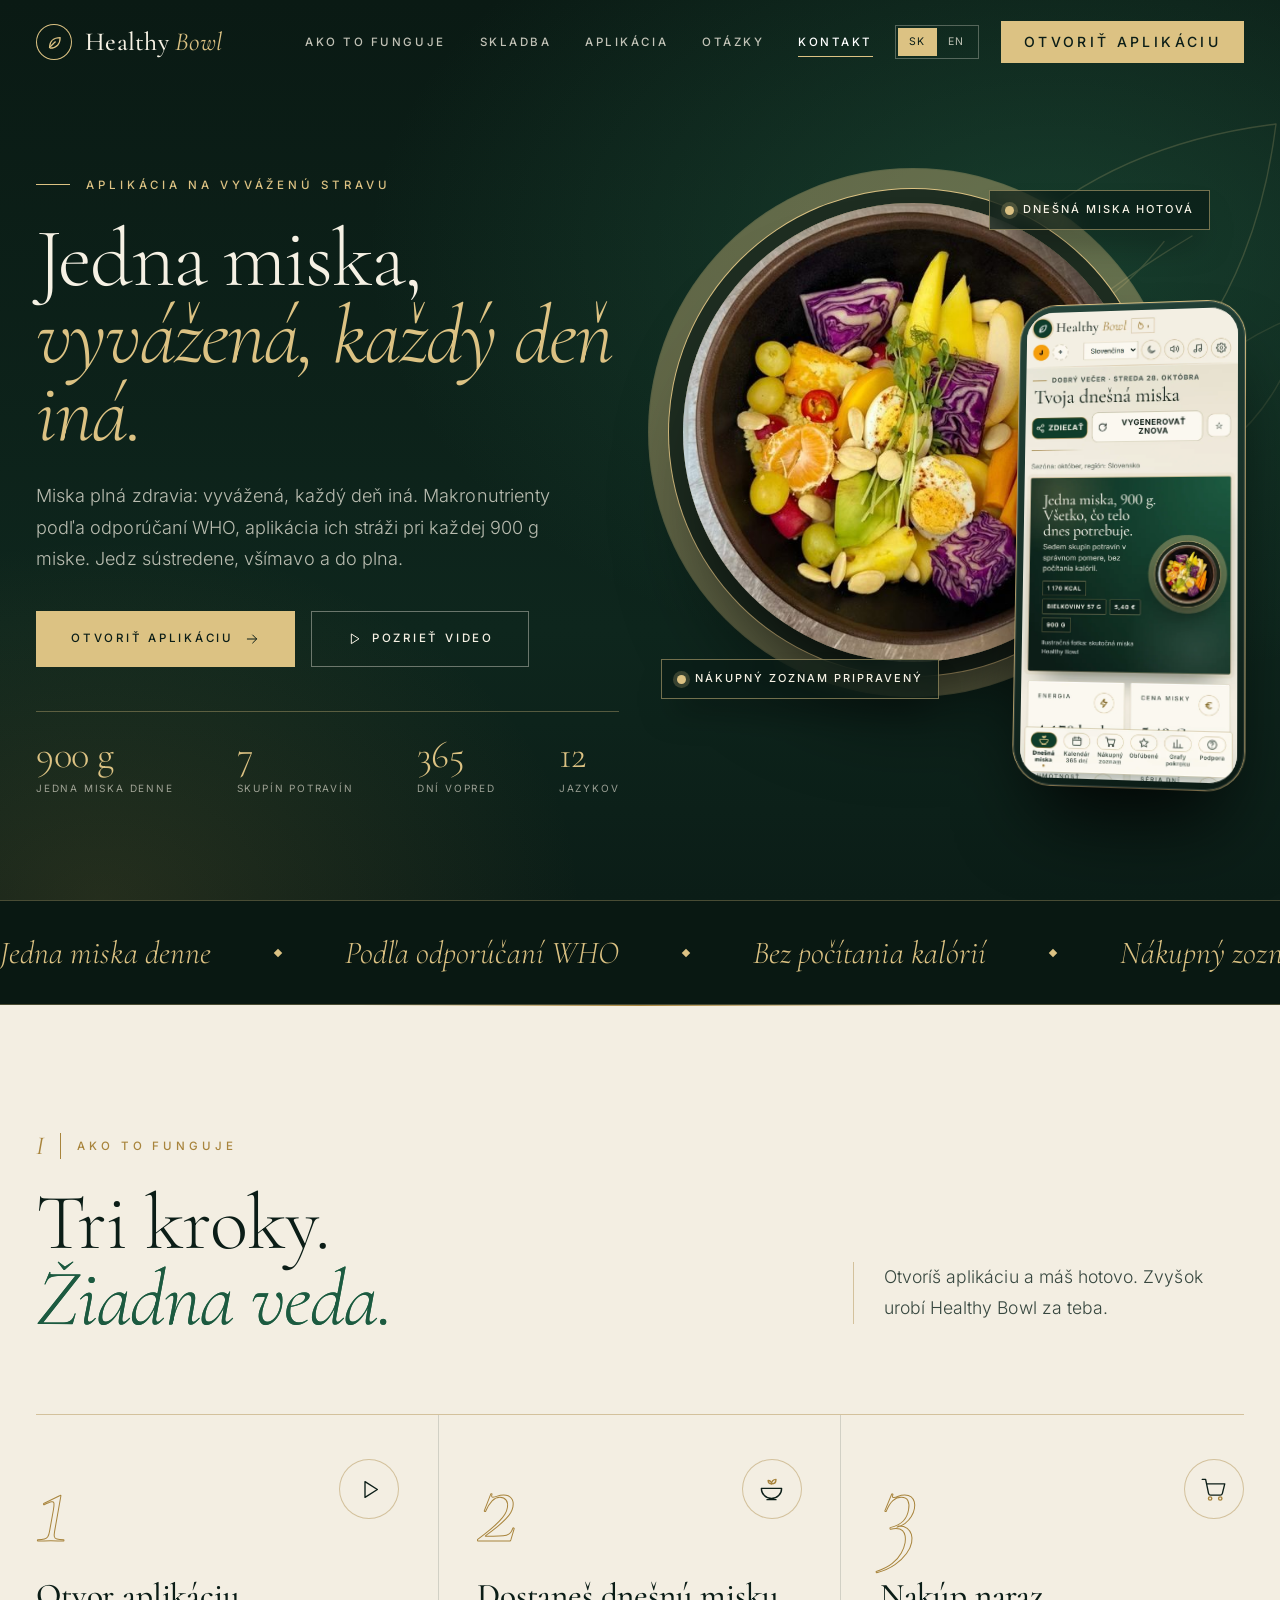
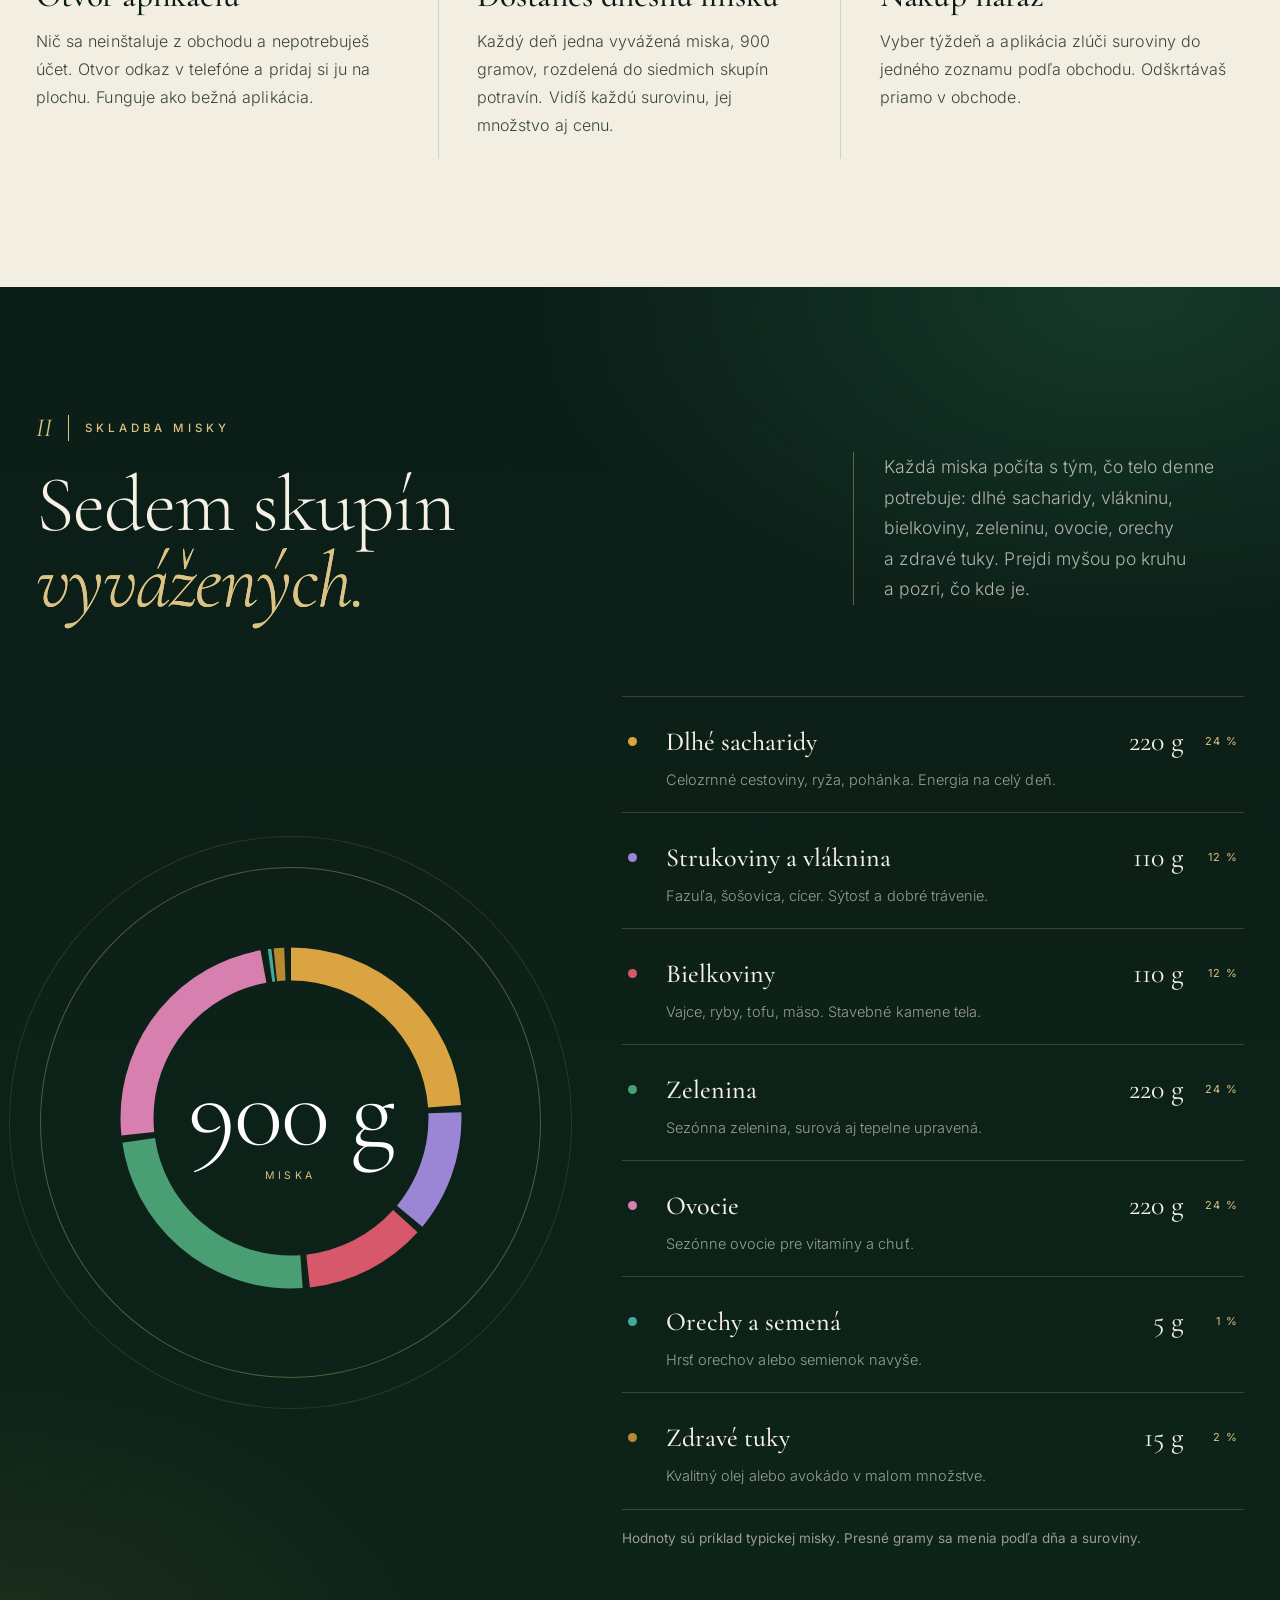
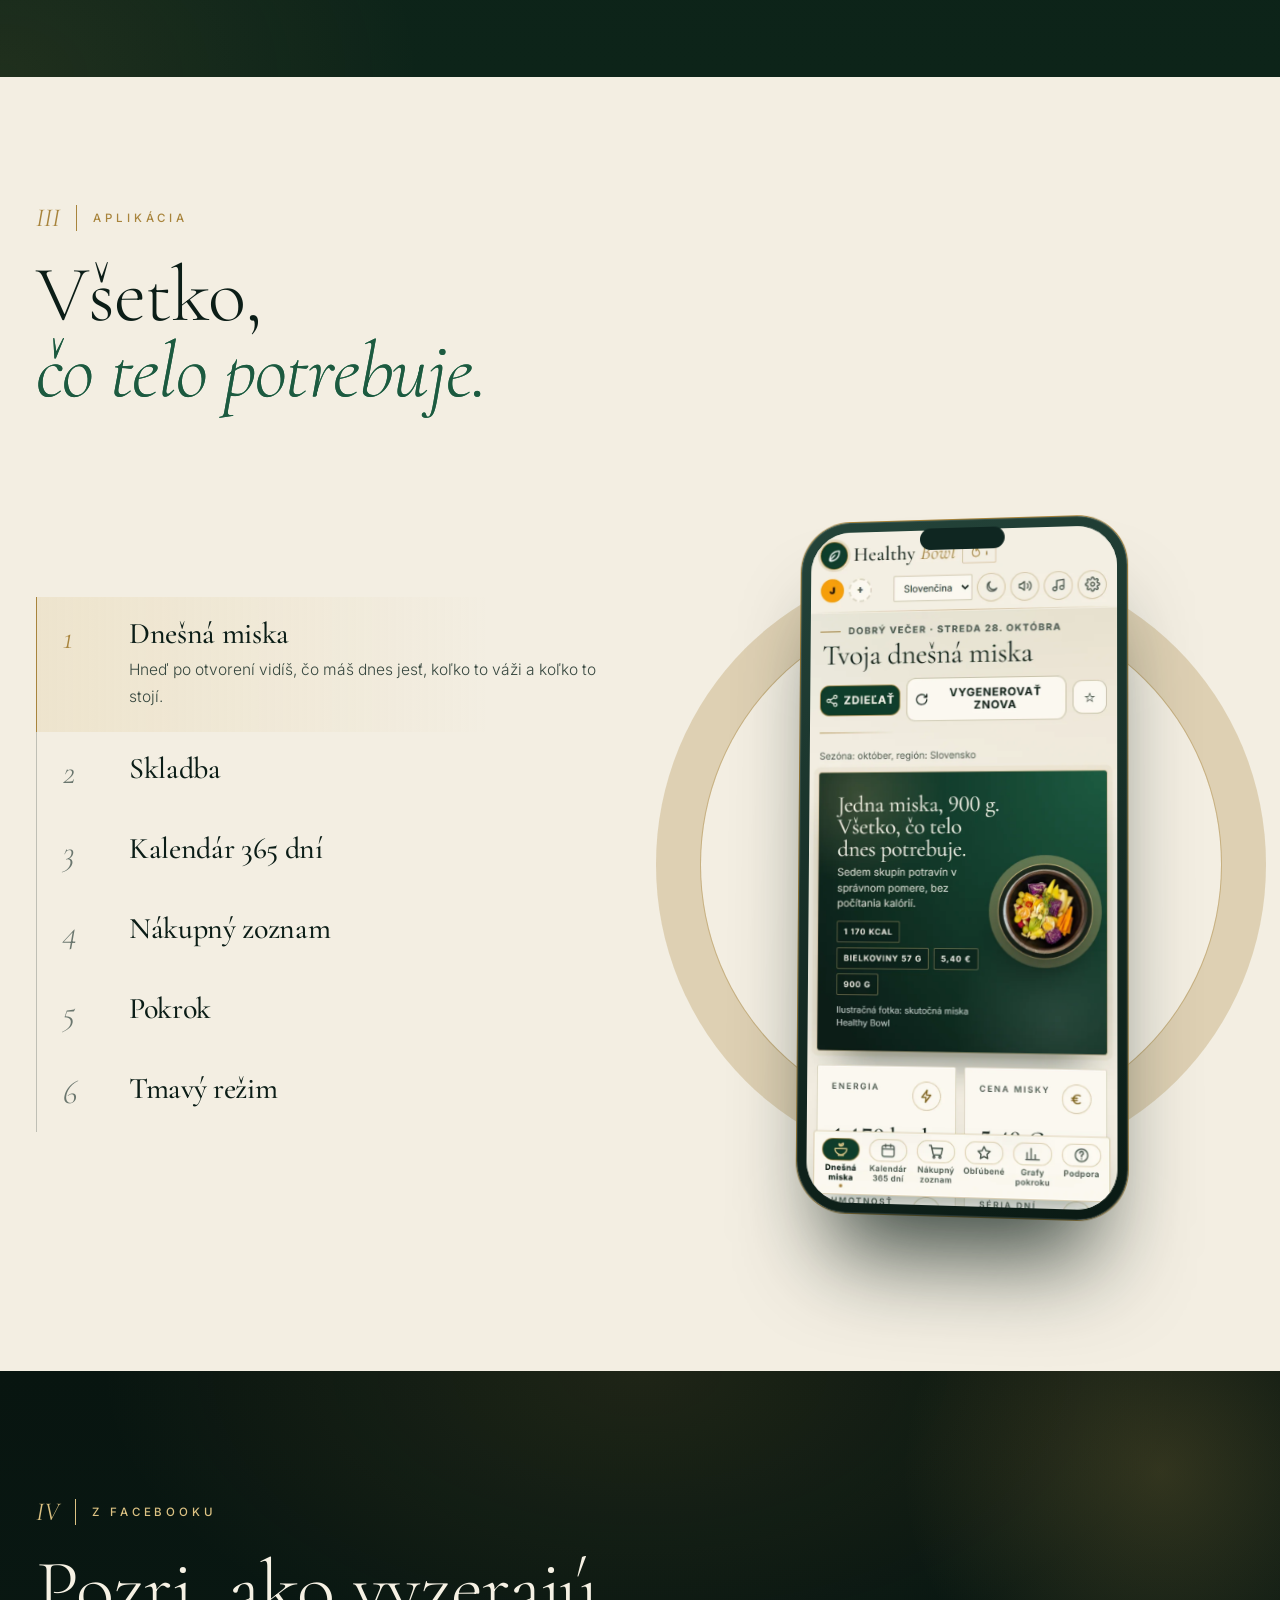
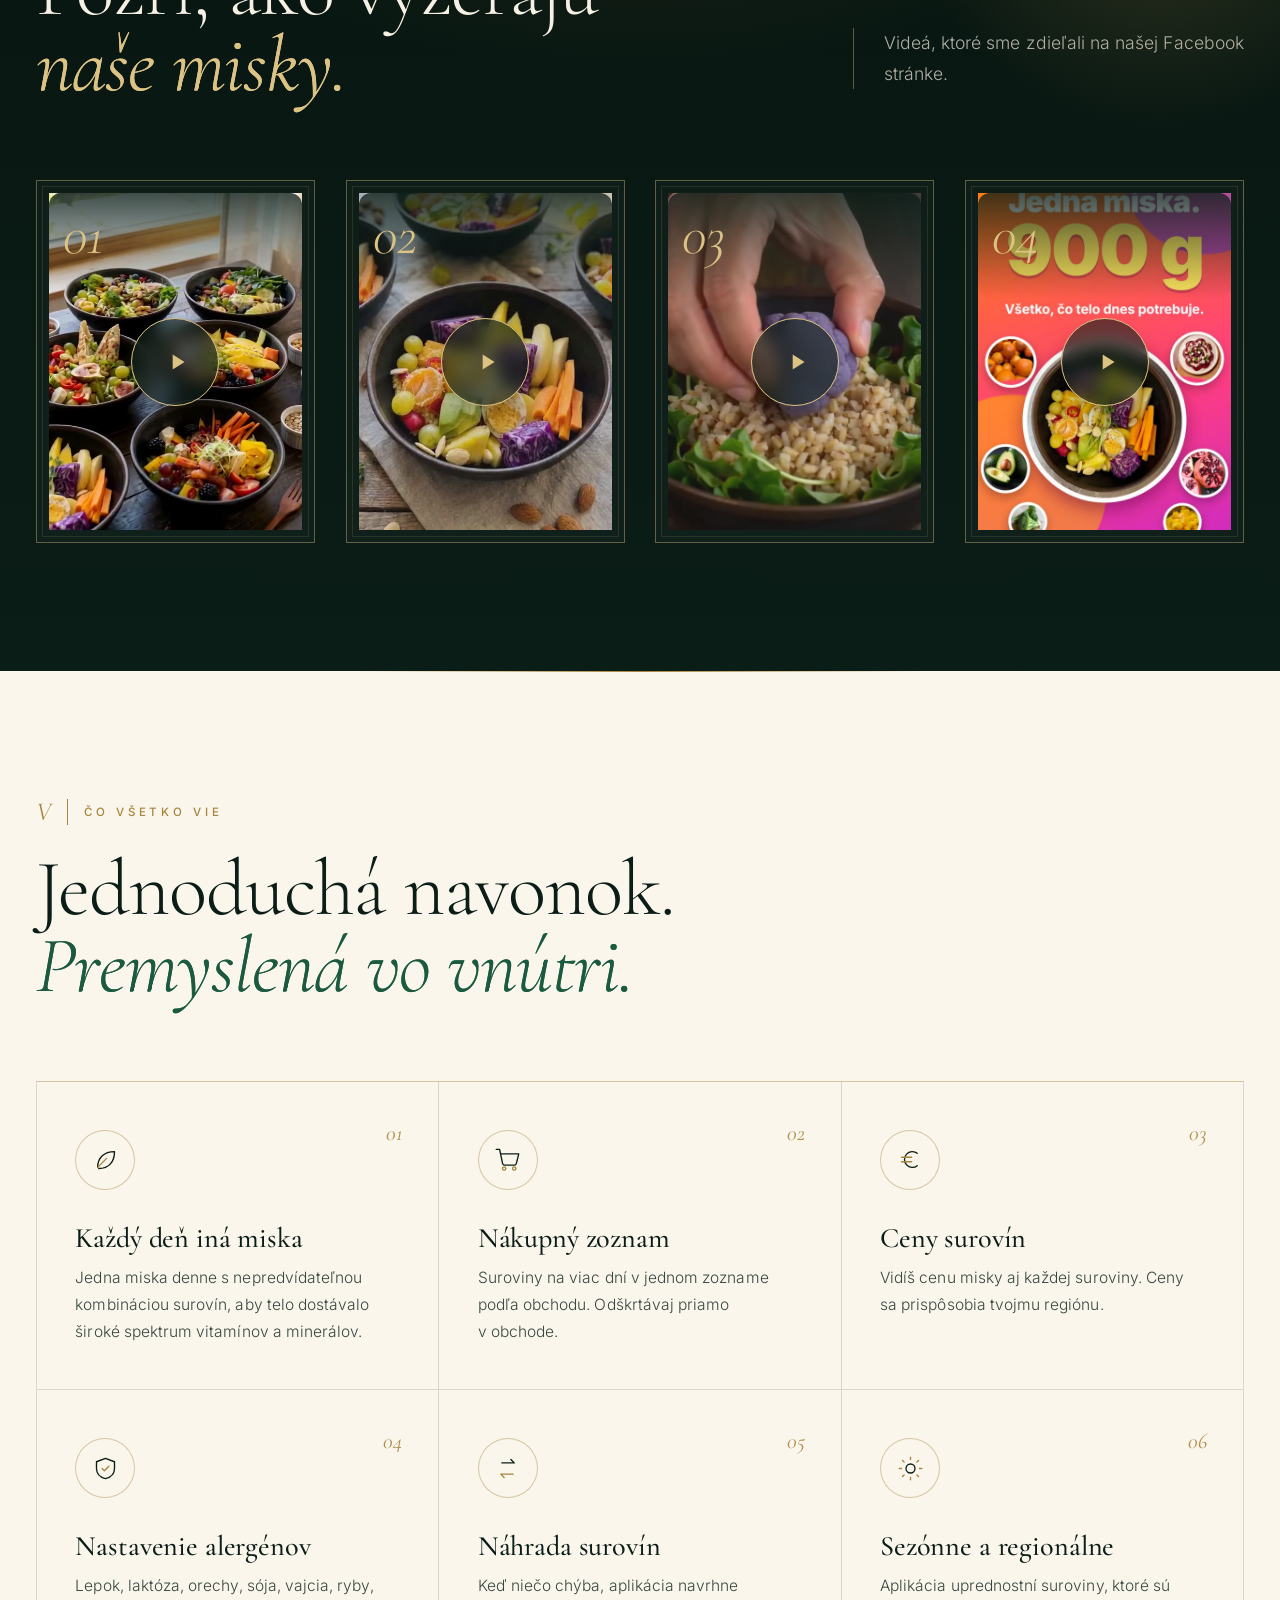
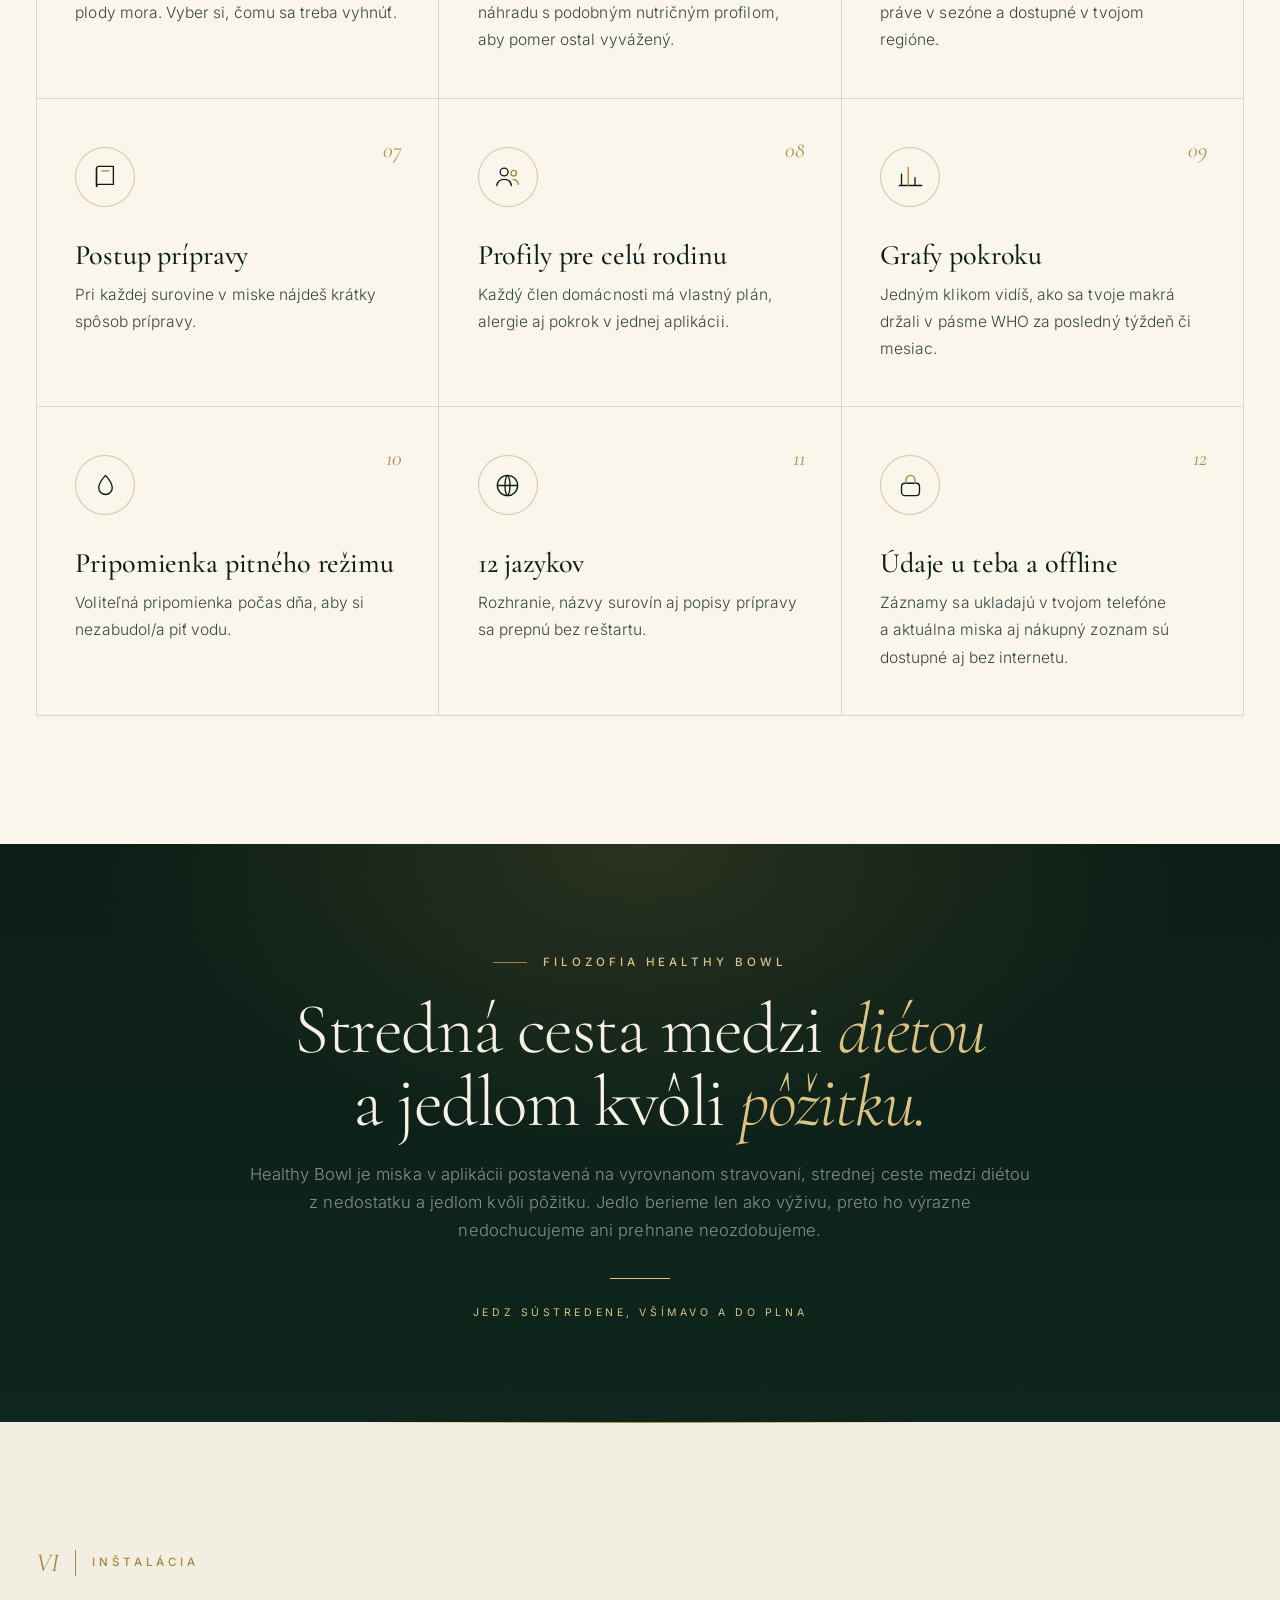
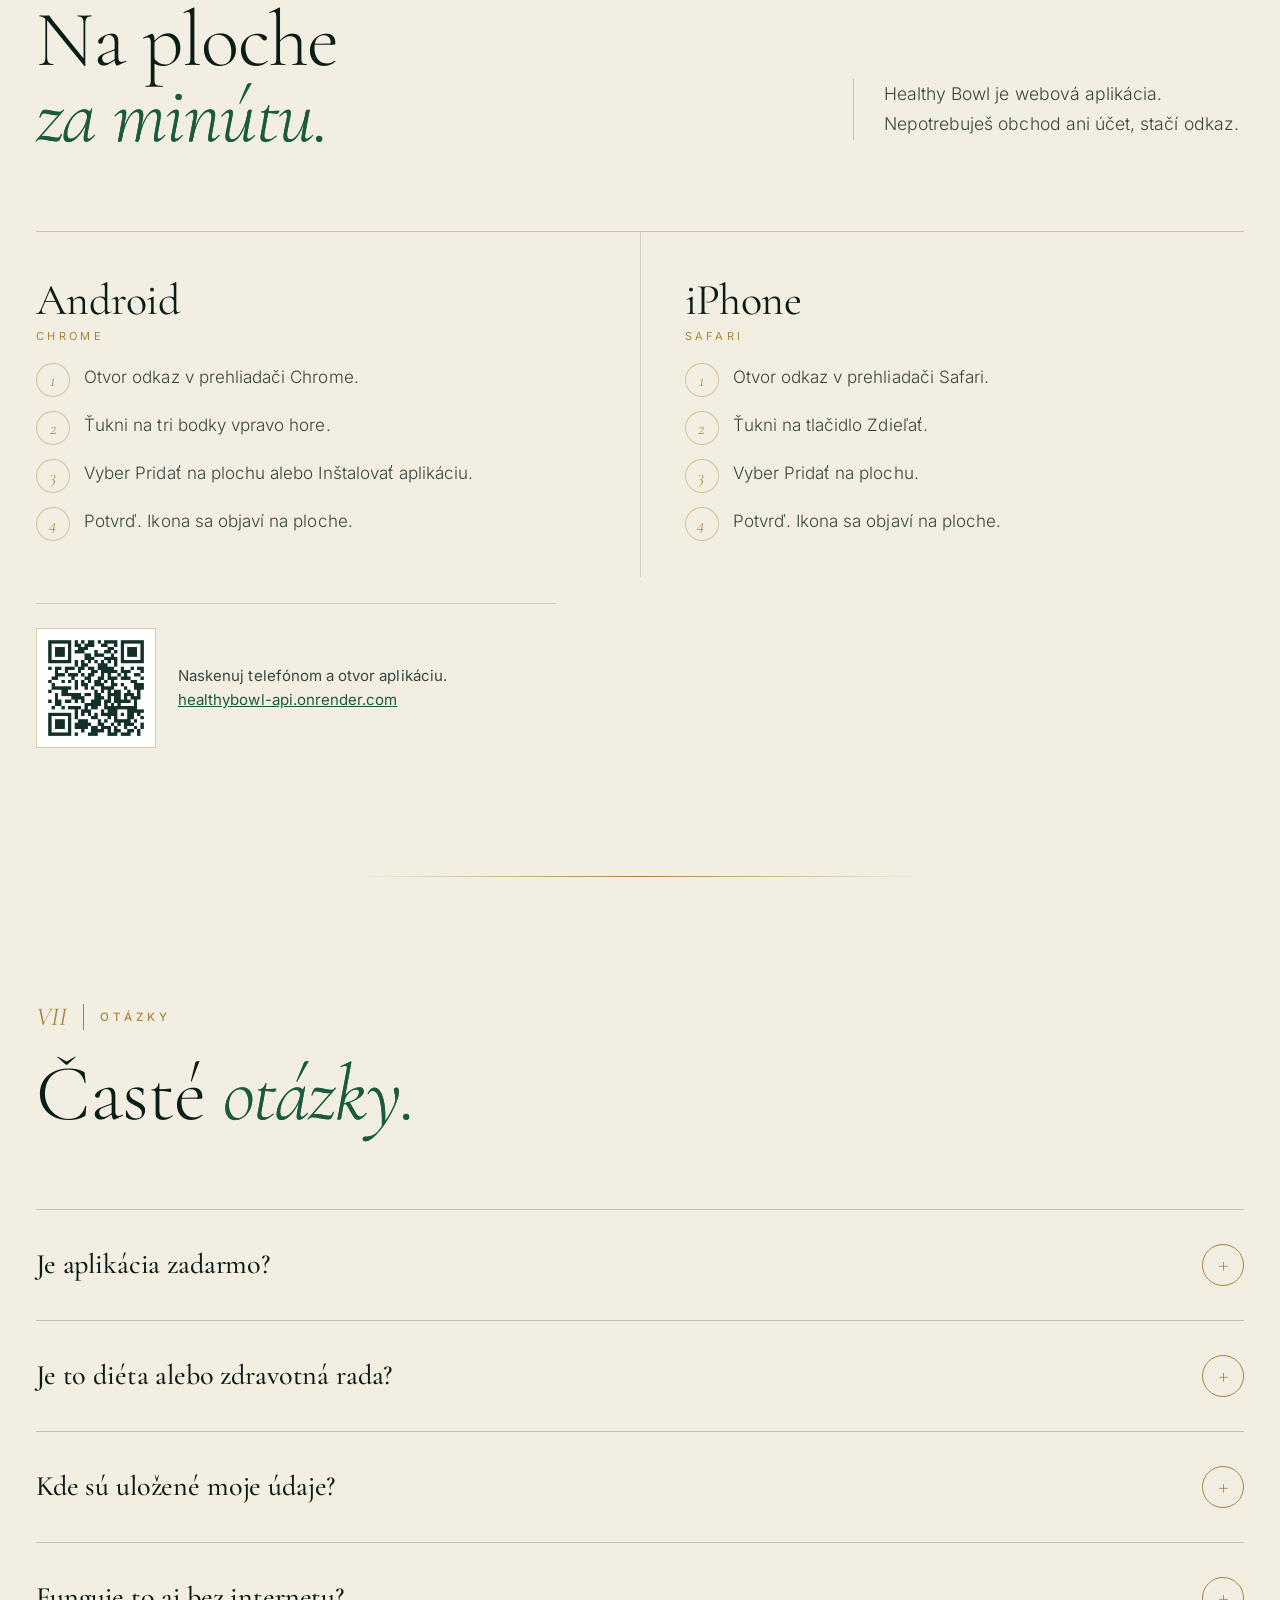
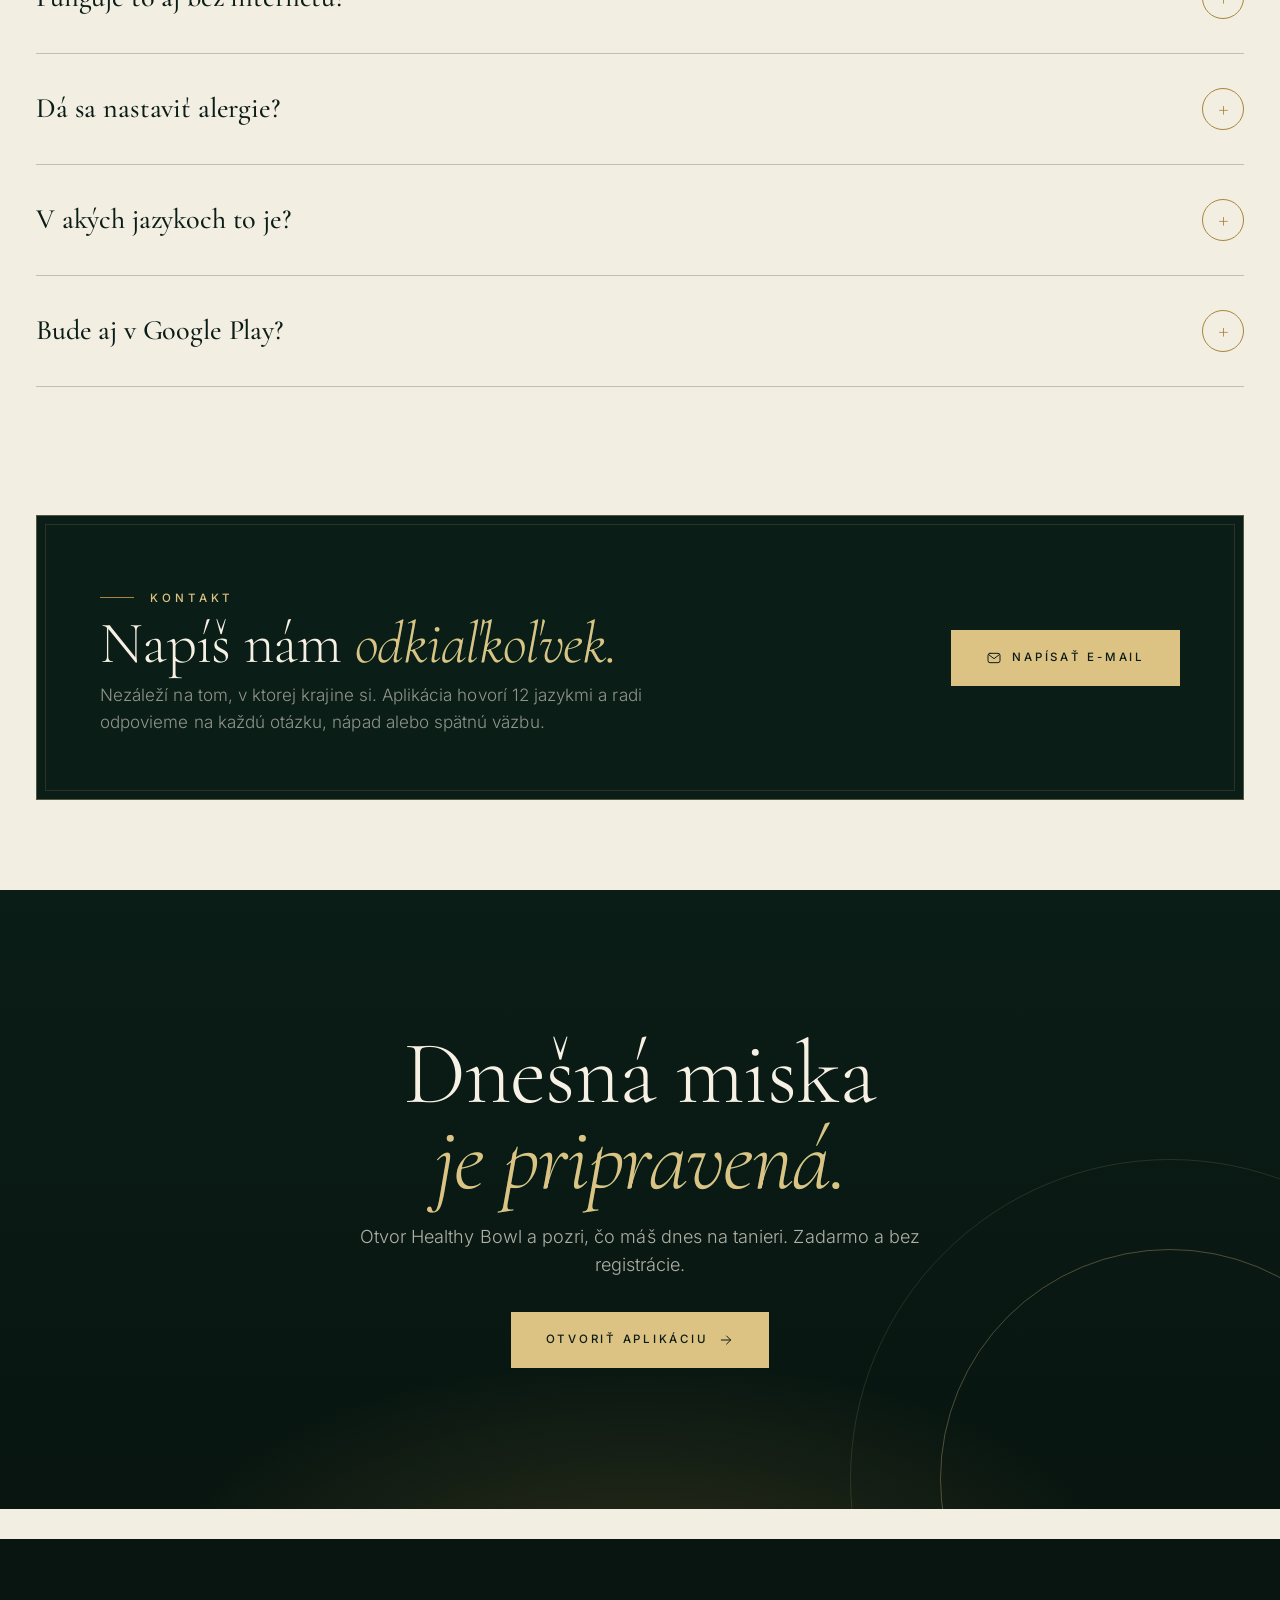
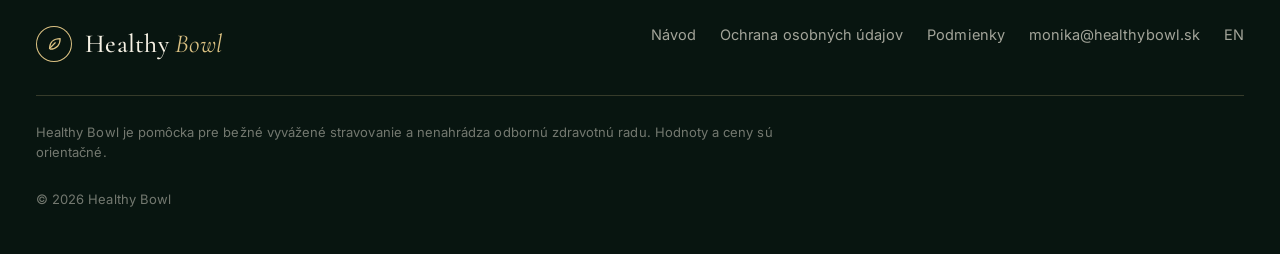
==== commit 68c46ee1: "4th video: story video without sound Co-Authored-By: Claude Sonnet 5.5 <noreply@anthropic.com>" ====
--- a/index.html
+++ b/index.html
@@ -14,7 +14,7 @@
 <meta property="og:title" content="Healthy Bowl | Jedna miska, vyvážená, každý deň iná.">
 <meta property="og:description" content="Healthy Bowl ti každý deň ukáže jednu vyváženú misku podľa odporúčaní WHO. Bez počítania kalórií, s nákupným zoznamom, kalendárom na 365 dní a 12 jazykmi.">
 <meta property="og:url" content="https://www.healthybowl.sk/">
-<meta property="og:image" content="https://www.healthybowl.sk/img/og-card.jpg">
+<meta property="og:image" content="https://www.healthybowl.sk/img/og-card.jpg?v=2">
 <meta name="twitter:card" content="summary_large_image">
 <link rel="icon" type="image/png" href="img/icon-192.png">
 <link rel="preload" href="fonts/Cormorant-normal-latin.woff2" as="font" type="font/woff2" crossorigin>
@@ -81,7 +81,7 @@
 
 <section class="sec dark vsec" id="fbvideos"><div class="wrap">
   <div class="sec-h rv"><span class="eyebrow">Z&nbsp;Facebooku</span><h2>Pozri, ako vyzerajú<br><em>naše misky.</em></h2><p>Videá, ktoré sme zdieľali na našej Facebook stránke.</p></div>
-  <div class="vgrid"><figure class="vcard rv"><div class="vnum">01</div><div class="vid vert r34"><video preload="none" playsinline poster="img/fb/stol.jpg" aria-label="Stôl plný misiek"><source src="video/stol.mp4" type="video/mp4"></video><button class="play" type="button"><i><svg viewBox="0 0 24 24" aria-hidden="true"><path d="M8 5v14l11-7z"/></svg></i>Prehrať</button></div></figure><figure class="vcard rv"><div class="vnum">02</div><div class="vid vert r11"><video preload="none" playsinline poster="img/fb/hero-bowl.jpg" aria-label="Miska dňa"><source src="video/hero-bowl.mp4" type="video/mp4"></video><button class="play" type="button"><i><svg viewBox="0 0 24 24" aria-hidden="true"><path d="M8 5v14l11-7z"/></svg></i>Prehrať</button></div></figure><figure class="vcard rv"><div class="vnum">03</div><div class="vid vert r34"><video preload="none" playsinline poster="img/fb/ruky.jpg" aria-label="Karfiol na obilninách"><source src="video/ruky.mp4" type="video/mp4"></video><button class="play" type="button"><i><svg viewBox="0 0 24 24" aria-hidden="true"><path d="M8 5v14l11-7z"/></svg></i>Prehrať</button></div></figure><figure class="vcard rv"><div class="vnum">04</div><div class="vid vert r34"><video preload="none" playsinline poster="img/fb/cicer.jpg?v=2" aria-label="Miska s cícerom"><source src="video/cicer.mp4?v=2" type="video/mp4"></video><button class="play" type="button"><i><svg viewBox="0 0 24 24" aria-hidden="true"><path d="M8 5v14l11-7z"/></svg></i>Prehrať</button></div></figure></div>
+  <div class="vgrid"><figure class="vcard rv"><div class="vnum">01</div><div class="vid vert r34"><video preload="none" playsinline poster="img/fb/stol.jpg" aria-label="Stôl plný misiek"><source src="video/stol.mp4" type="video/mp4"></video><button class="play" type="button"><i><svg viewBox="0 0 24 24" aria-hidden="true"><path d="M8 5v14l11-7z"/></svg></i>Prehrať</button></div></figure><figure class="vcard rv"><div class="vnum">02</div><div class="vid vert r11"><video preload="none" playsinline poster="img/fb/hero-bowl.jpg" aria-label="Miska dňa"><source src="video/hero-bowl.mp4" type="video/mp4"></video><button class="play" type="button"><i><svg viewBox="0 0 24 24" aria-hidden="true"><path d="M8 5v14l11-7z"/></svg></i>Prehrať</button></div></figure><figure class="vcard rv"><div class="vnum">03</div><div class="vid vert r34"><video preload="none" playsinline poster="img/fb/ruky.jpg" aria-label="Karfiol na obilninách"><source src="video/ruky.mp4" type="video/mp4"></video><button class="play" type="button"><i><svg viewBox="0 0 24 24" aria-hidden="true"><path d="M8 5v14l11-7z"/></svg></i>Prehrať</button></div></figure><figure class="vcard rv"><div class="vnum">04</div><div class="vid vert r34"><video preload="none" playsinline poster="img/fb/pribeh.jpg?v=1" aria-label="Príbeh Healthy Bowl"><source src="video/pribeh.mp4?v=1" type="video/mp4"></video><button class="play" type="button"><i><svg viewBox="0 0 24 24" aria-hidden="true"><path d="M8 5v14l11-7z"/></svg></i>Prehrať</button></div></figure></div>
 </div></section>
 
 <section class="sec" id="features" style="padding-top:30px"><div class="wrap">
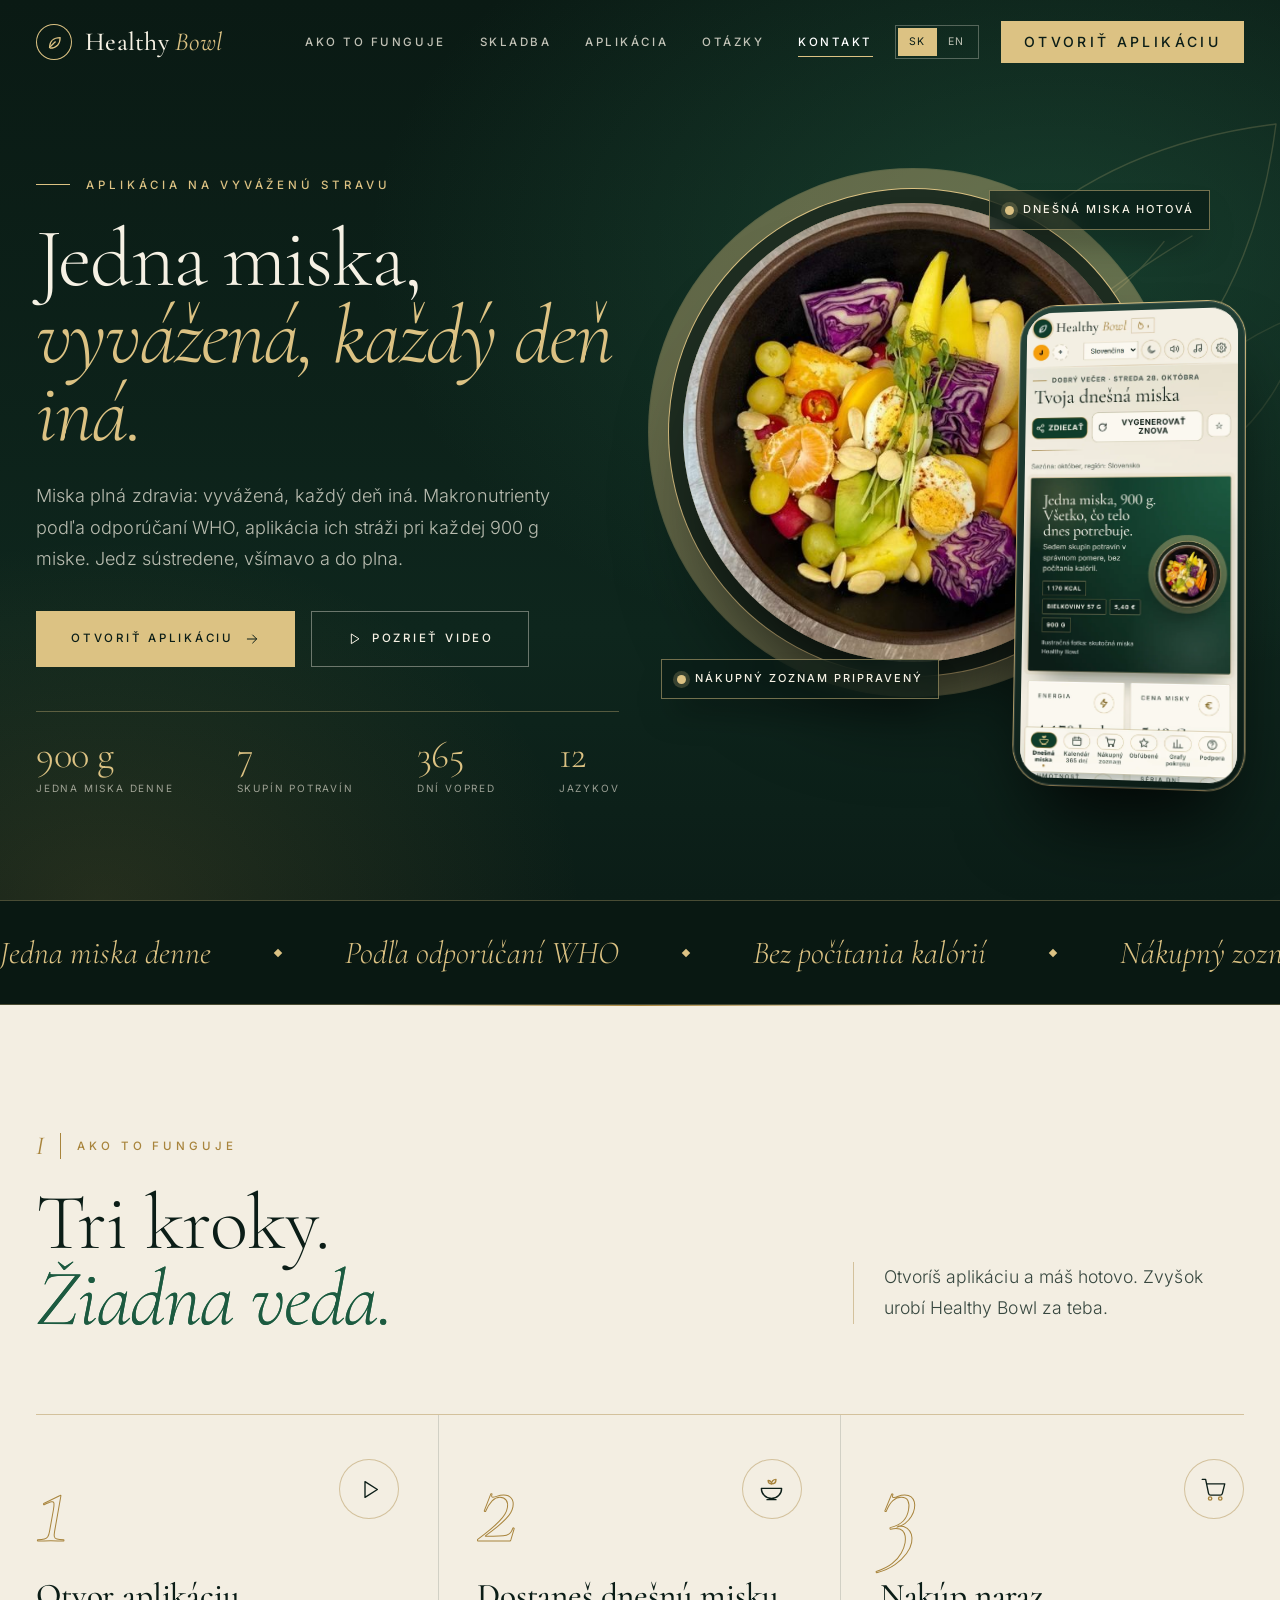
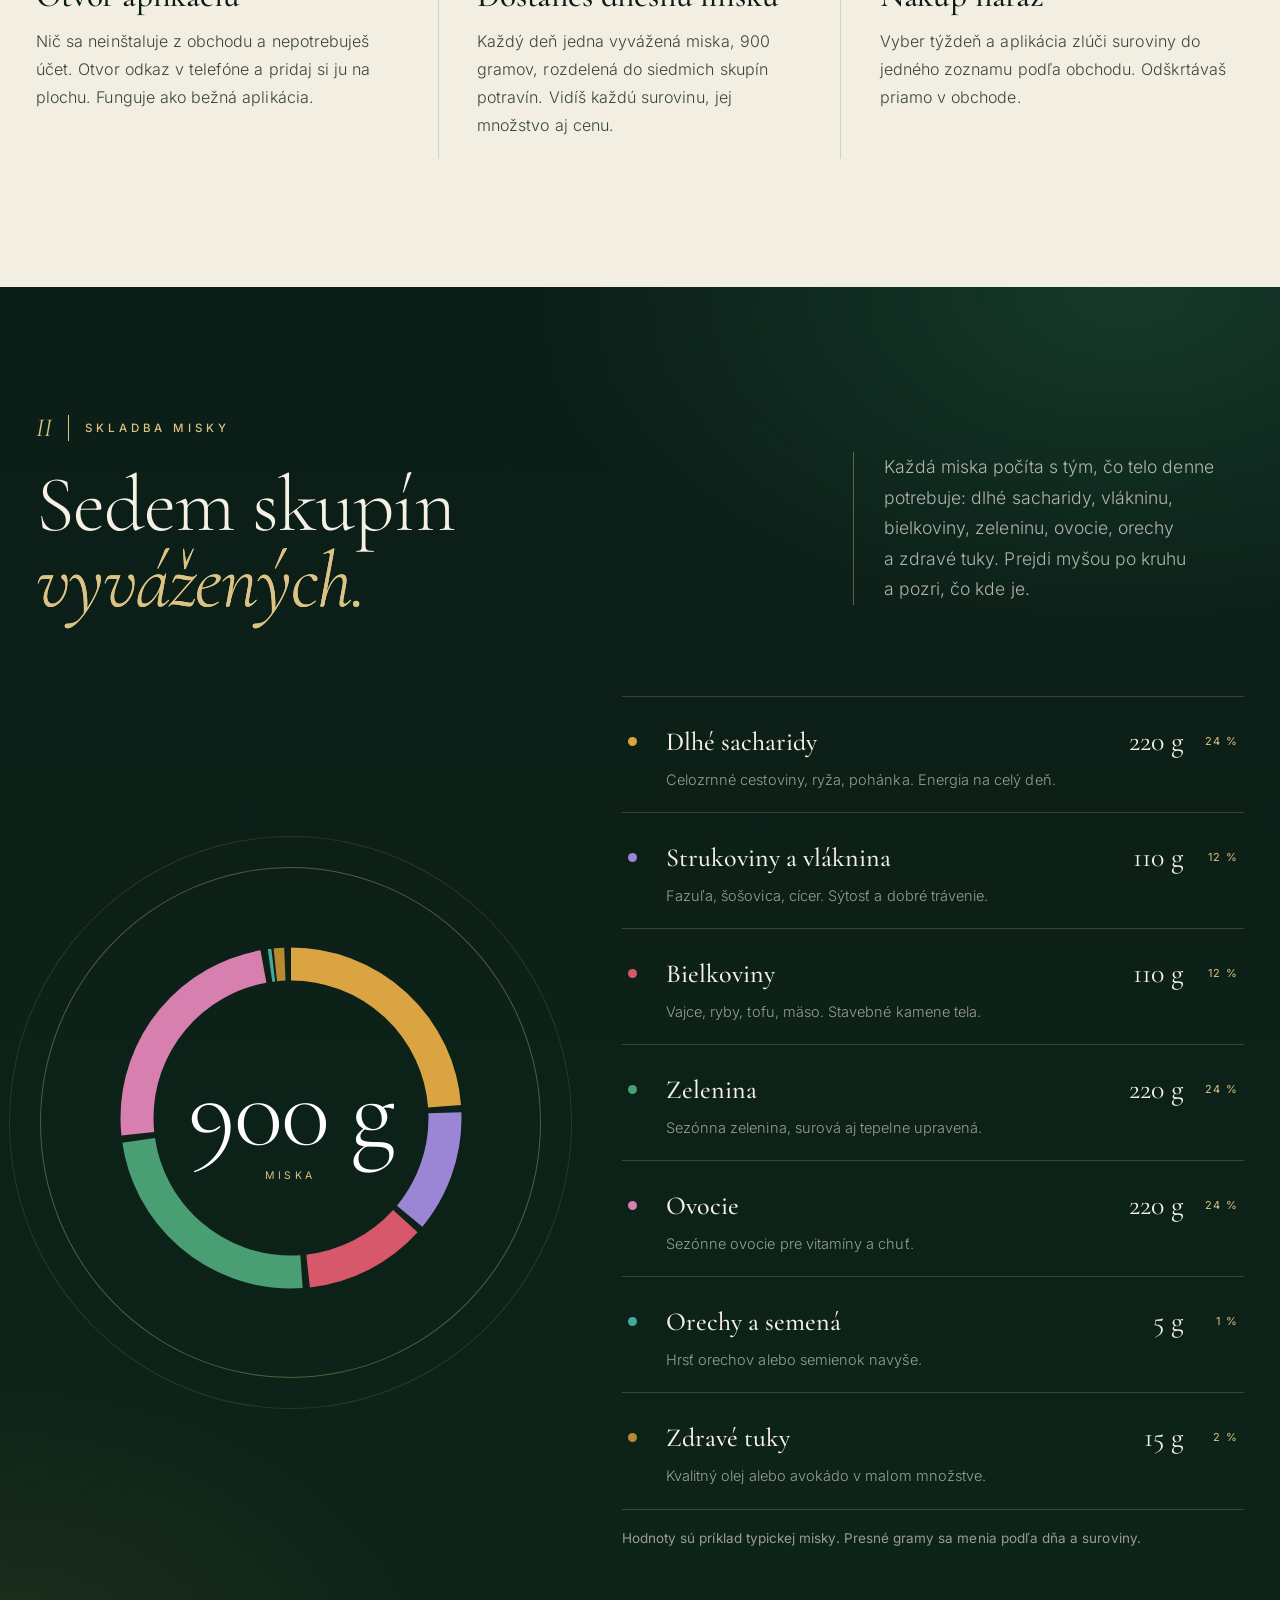
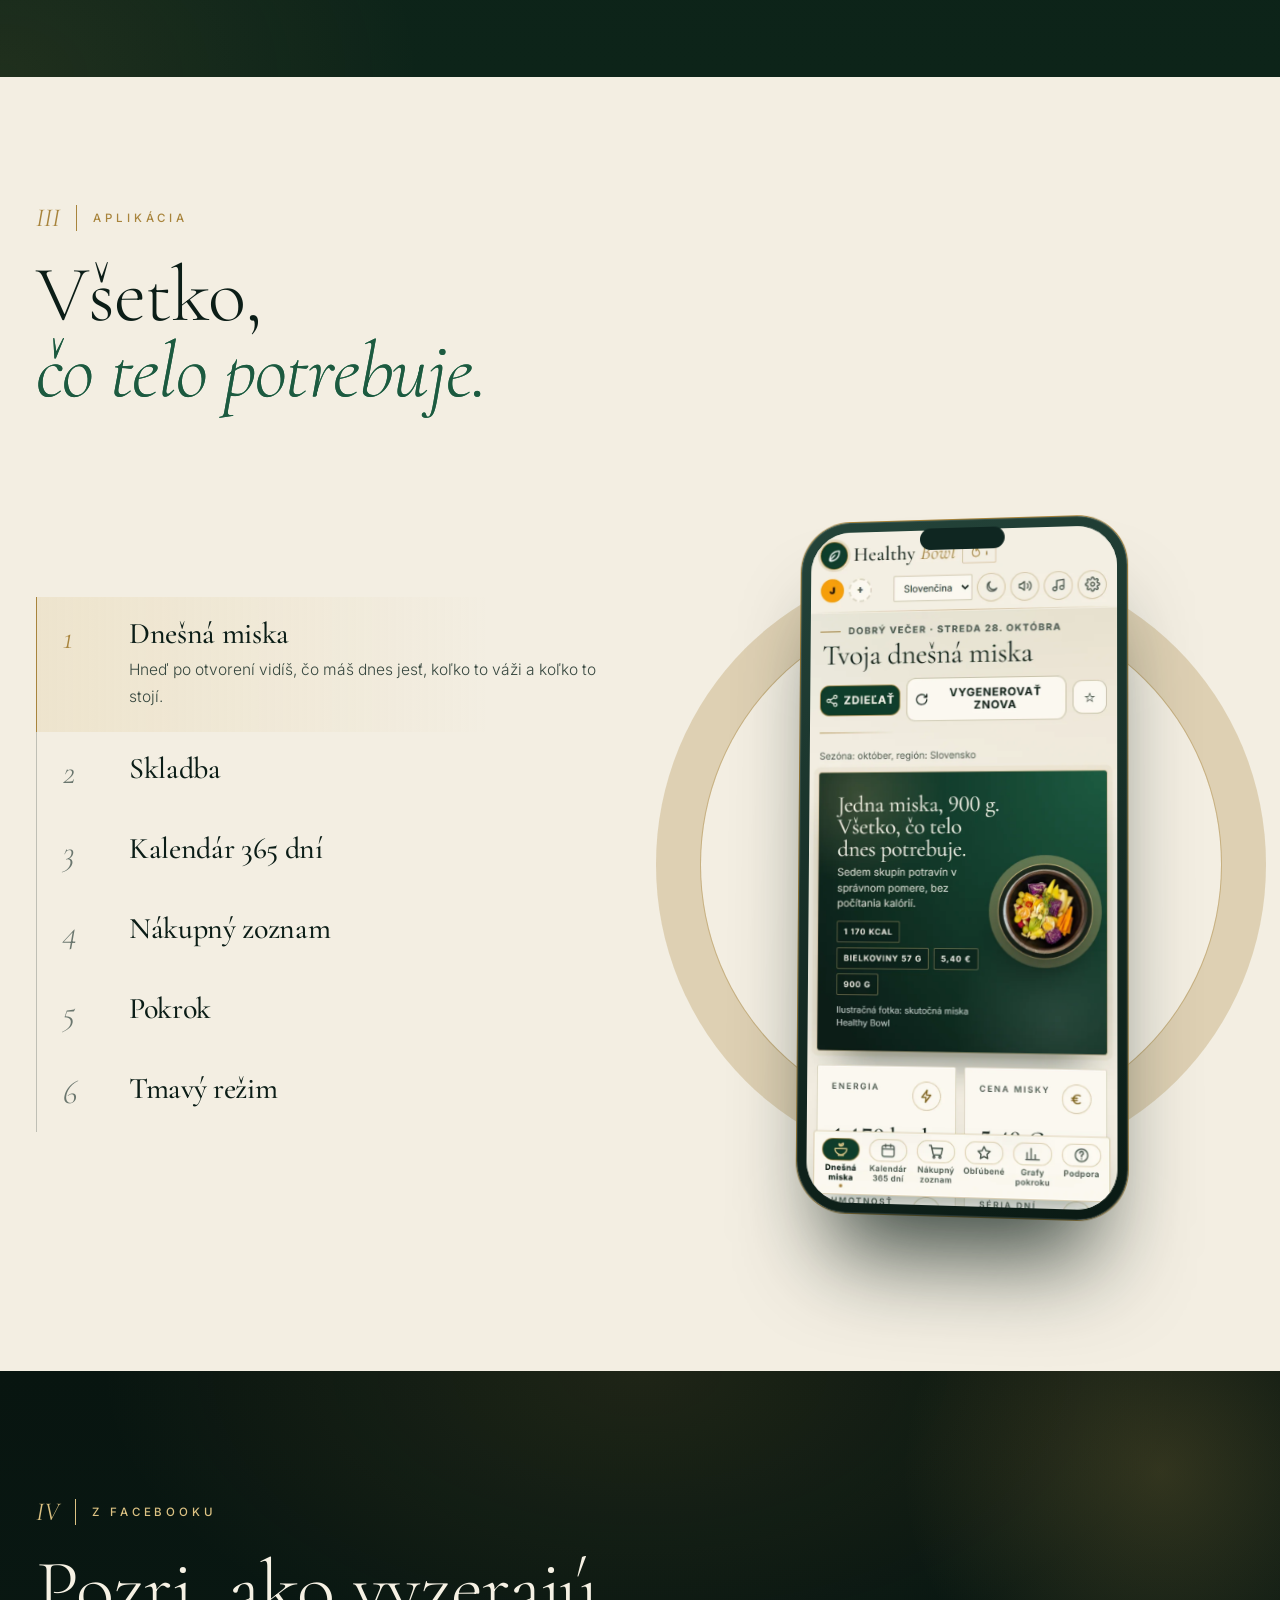
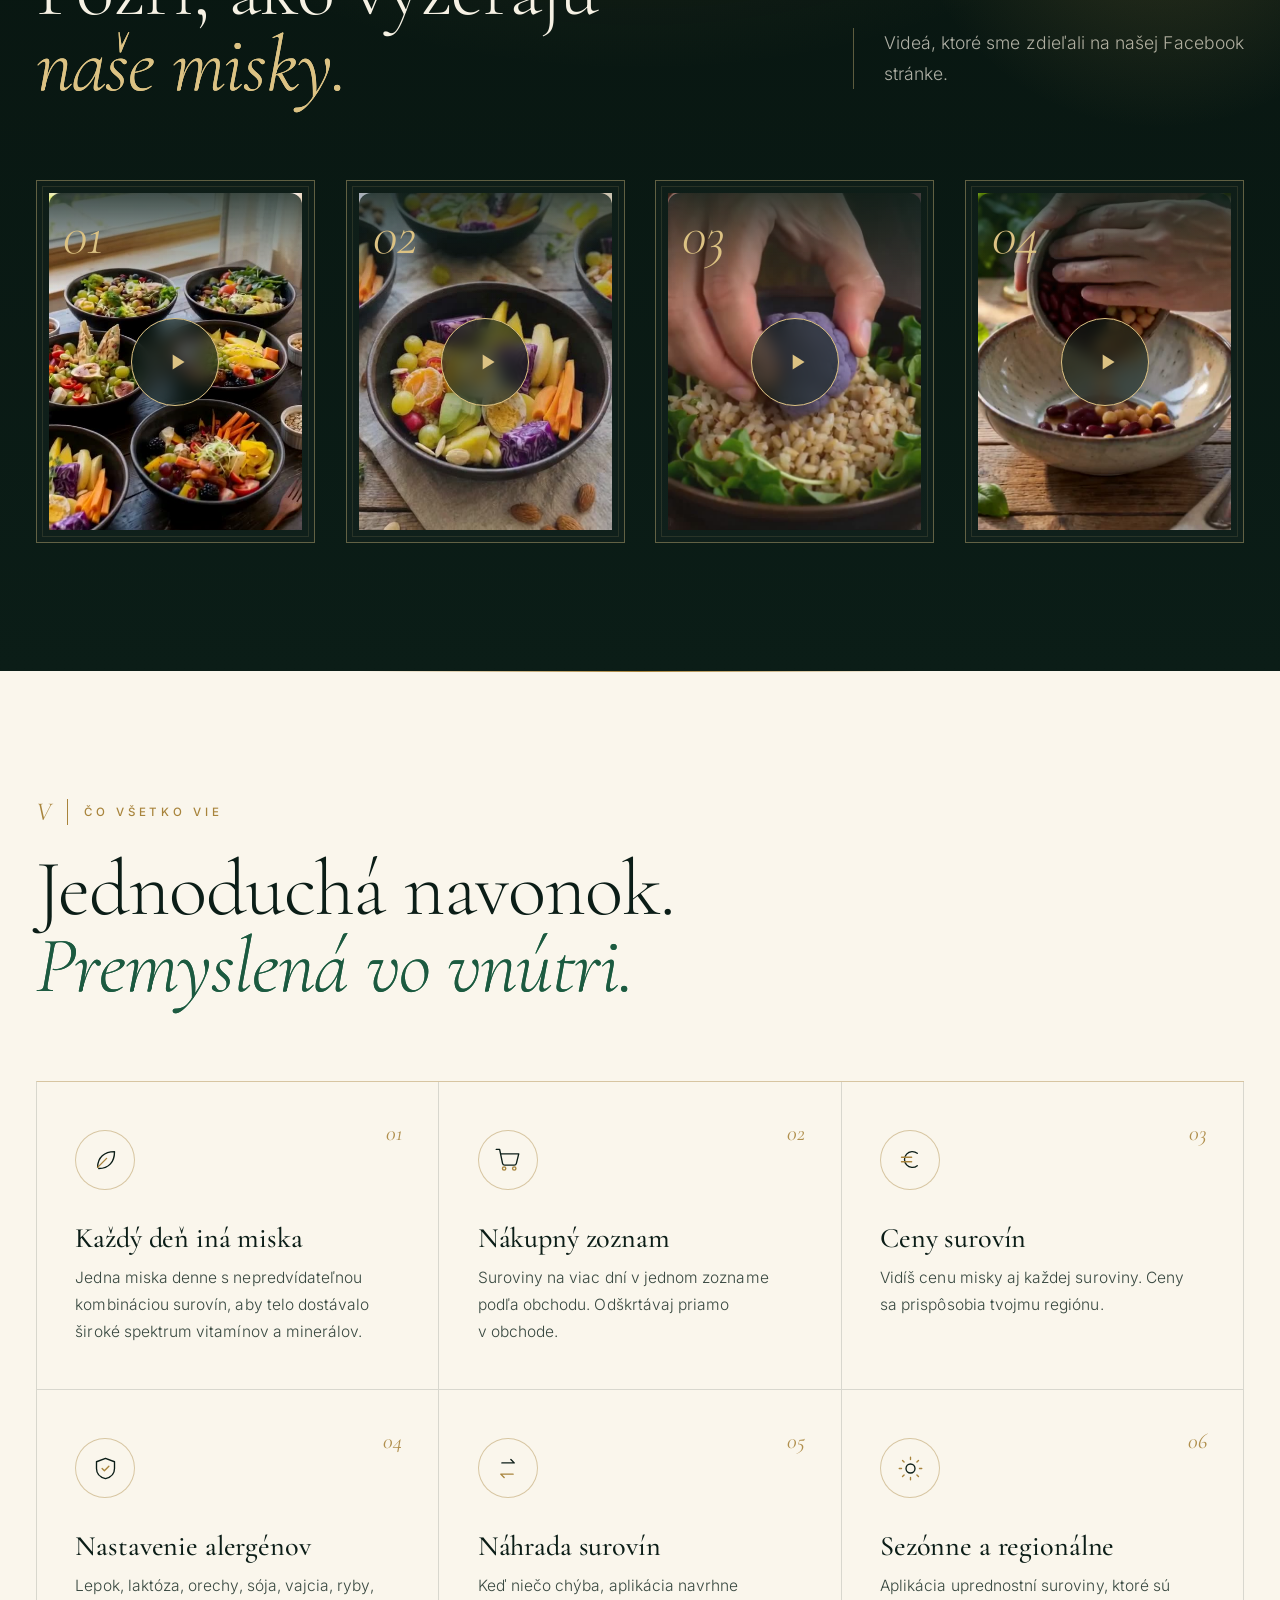
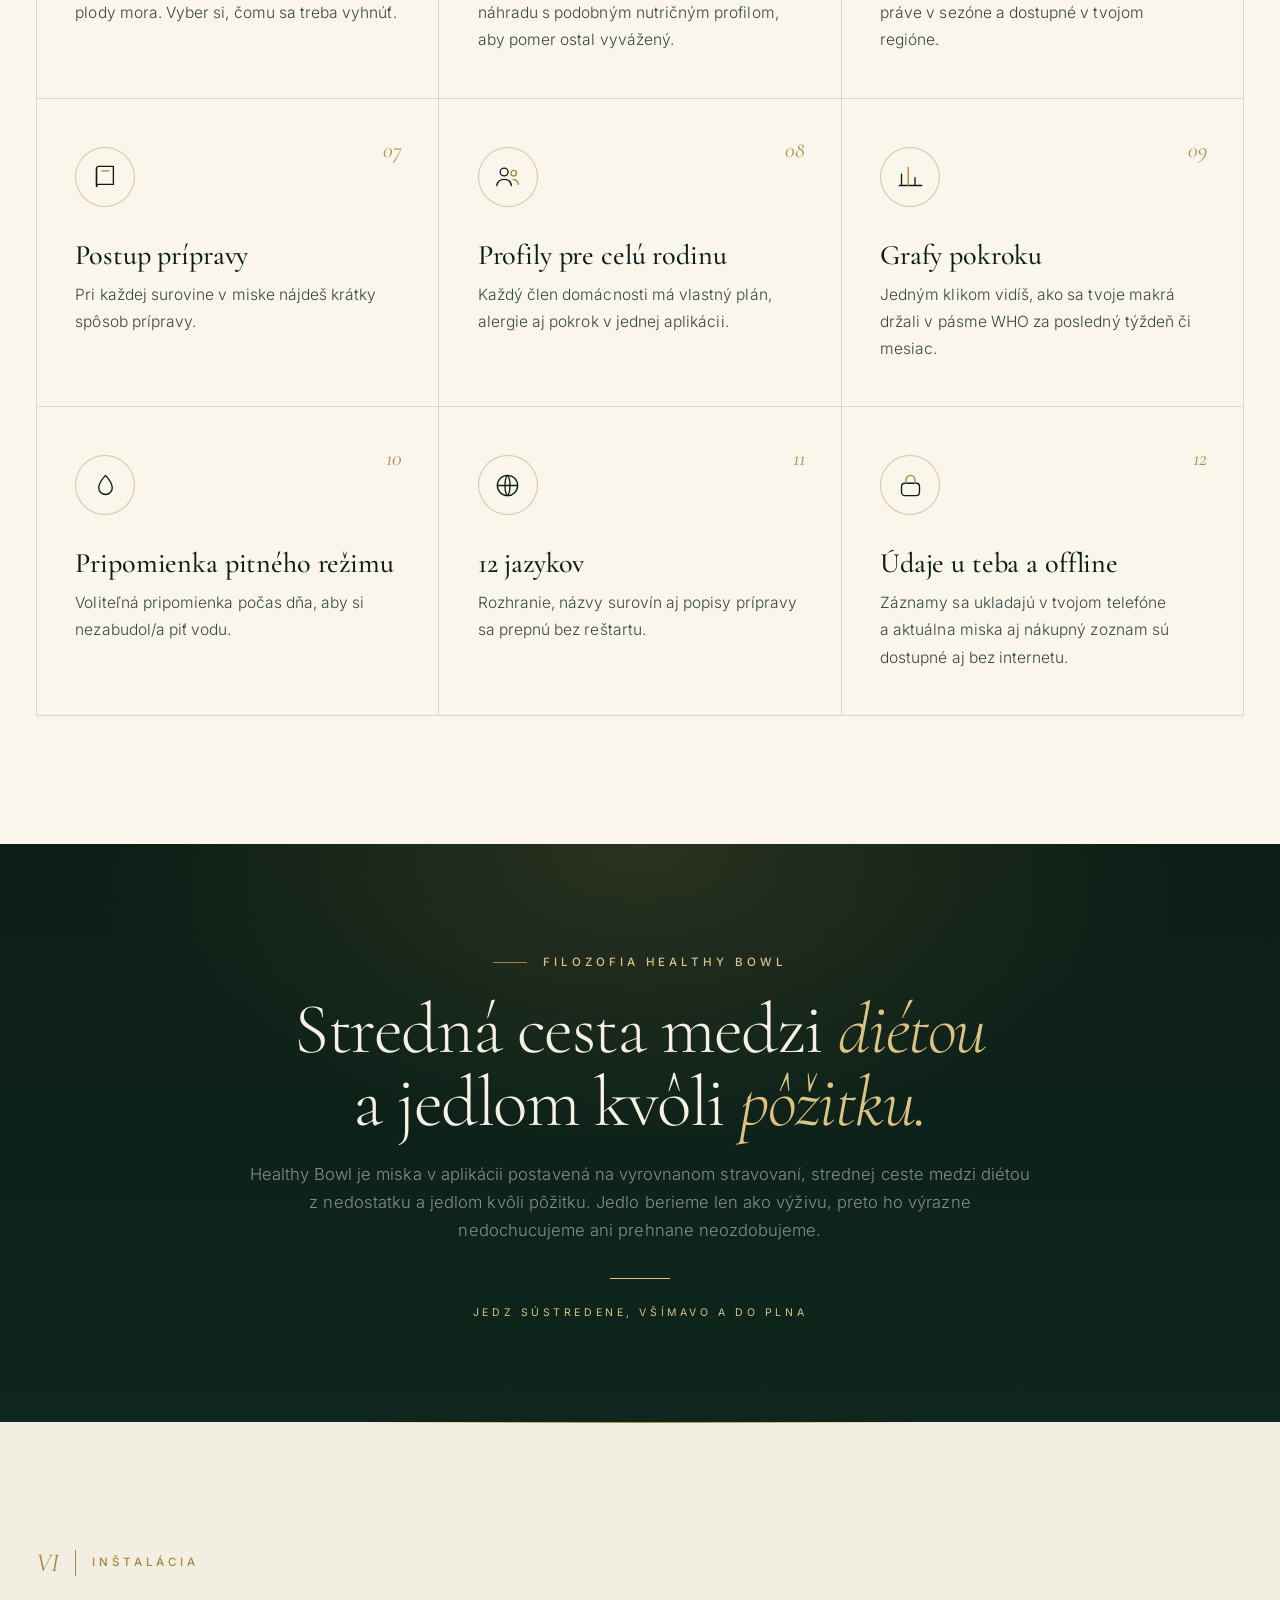
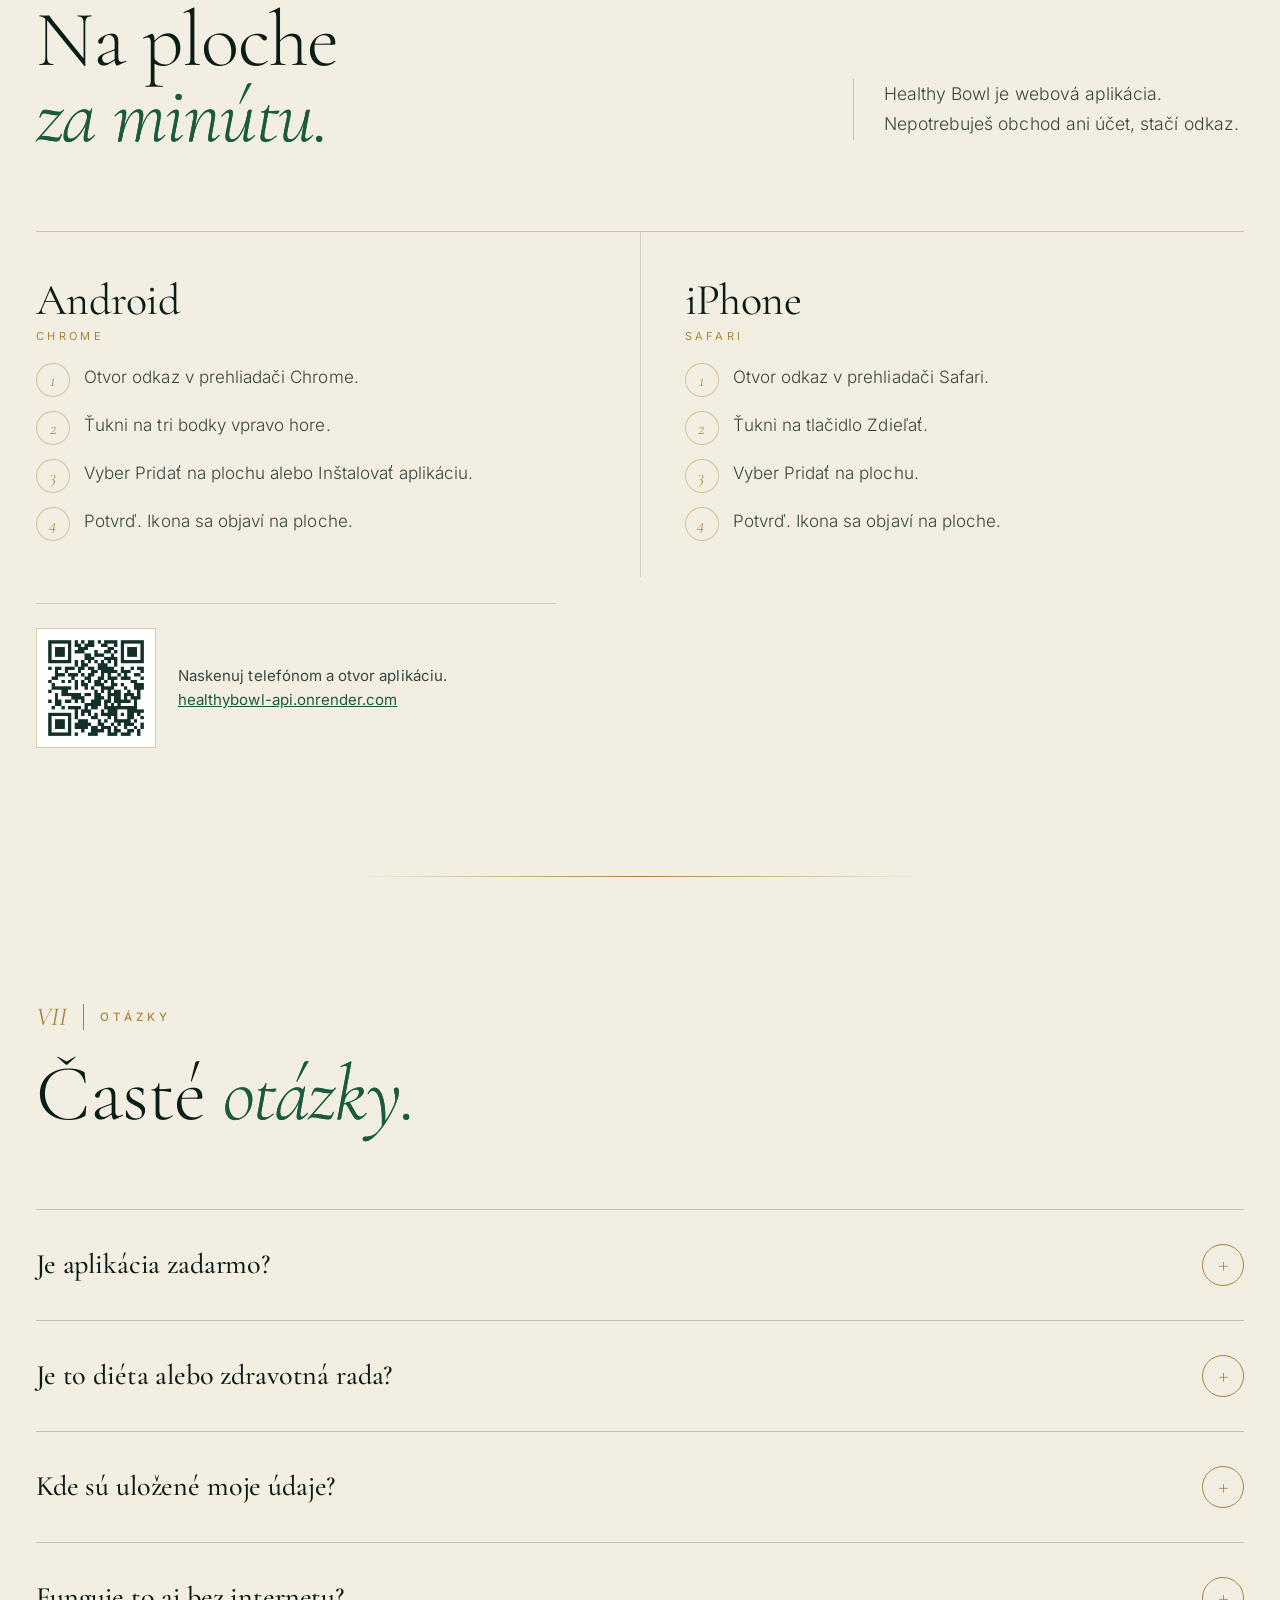
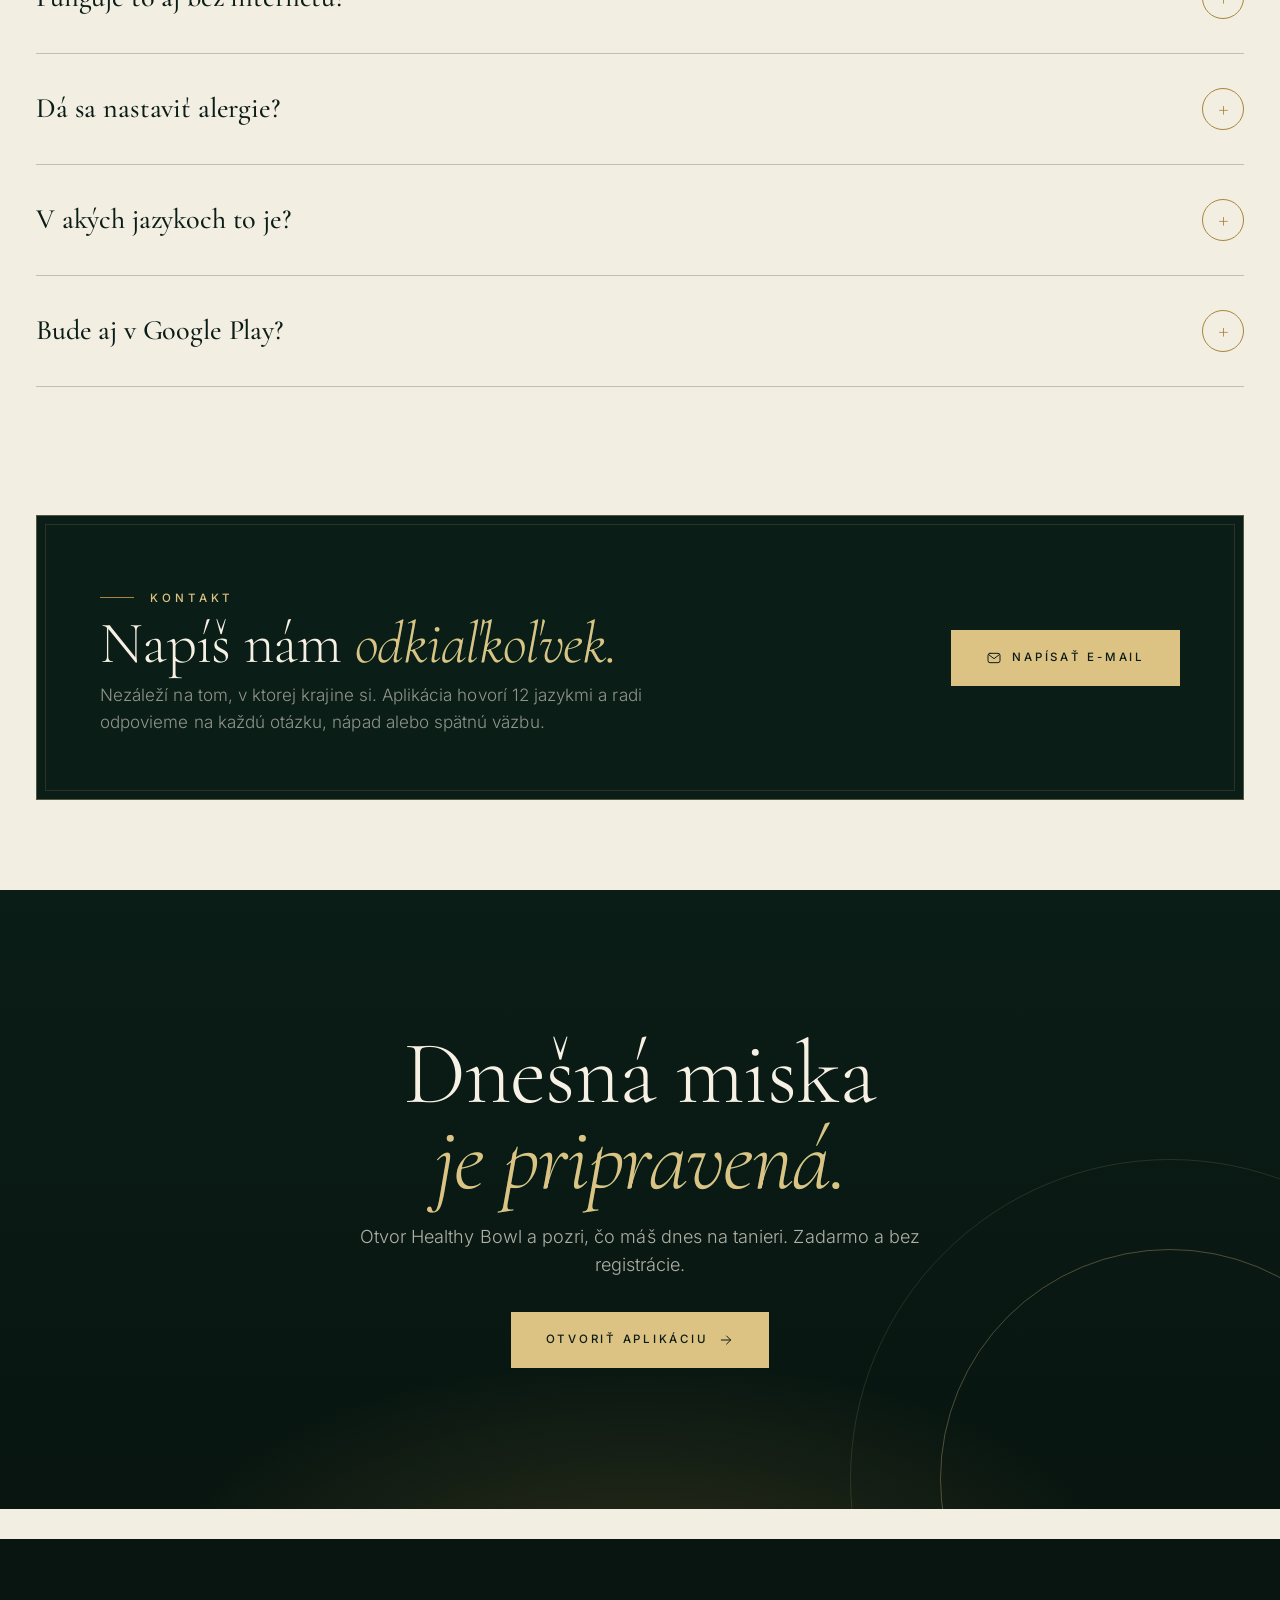
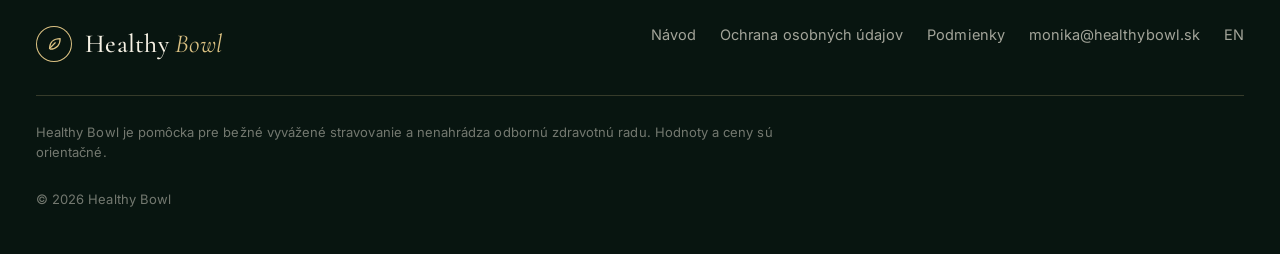
==== commit b0ba159b: "4th video: na web 4 Co-Authored-By: Claude Sonnet 5.5 <noreply@anthropic.com>" ====
--- a/index.html
+++ b/index.html
@@ -81,7 +81,7 @@
 
 <section class="sec dark vsec" id="fbvideos"><div class="wrap">
   <div class="sec-h rv"><span class="eyebrow">Z&nbsp;Facebooku</span><h2>Pozri, ako vyzerajú<br><em>naše misky.</em></h2><p>Videá, ktoré sme zdieľali na našej Facebook stránke.</p></div>
-  <div class="vgrid"><figure class="vcard rv"><div class="vnum">01</div><div class="vid vert r34"><video preload="none" playsinline poster="img/fb/stol.jpg" aria-label="Stôl plný misiek"><source src="video/stol.mp4" type="video/mp4"></video><button class="play" type="button"><i><svg viewBox="0 0 24 24" aria-hidden="true"><path d="M8 5v14l11-7z"/></svg></i>Prehrať</button></div></figure><figure class="vcard rv"><div class="vnum">02</div><div class="vid vert r11"><video preload="none" playsinline poster="img/fb/hero-bowl.jpg" aria-label="Miska dňa"><source src="video/hero-bowl.mp4" type="video/mp4"></video><button class="play" type="button"><i><svg viewBox="0 0 24 24" aria-hidden="true"><path d="M8 5v14l11-7z"/></svg></i>Prehrať</button></div></figure><figure class="vcard rv"><div class="vnum">03</div><div class="vid vert r34"><video preload="none" playsinline poster="img/fb/ruky.jpg" aria-label="Karfiol na obilninách"><source src="video/ruky.mp4" type="video/mp4"></video><button class="play" type="button"><i><svg viewBox="0 0 24 24" aria-hidden="true"><path d="M8 5v14l11-7z"/></svg></i>Prehrať</button></div></figure><figure class="vcard rv"><div class="vnum">04</div><div class="vid vert r34"><video preload="none" playsinline poster="img/fb/pribeh.jpg?v=1" aria-label="Príbeh Healthy Bowl"><source src="video/pribeh.mp4?v=1" type="video/mp4"></video><button class="play" type="button"><i><svg viewBox="0 0 24 24" aria-hidden="true"><path d="M8 5v14l11-7z"/></svg></i>Prehrať</button></div></figure></div>
+  <div class="vgrid"><figure class="vcard rv"><div class="vnum">01</div><div class="vid vert r34"><video preload="none" playsinline poster="img/fb/stol.jpg" aria-label="Stôl plný misiek"><source src="video/stol.mp4" type="video/mp4"></video><button class="play" type="button"><i><svg viewBox="0 0 24 24" aria-hidden="true"><path d="M8 5v14l11-7z"/></svg></i>Prehrať</button></div></figure><figure class="vcard rv"><div class="vnum">02</div><div class="vid vert r11"><video preload="none" playsinline poster="img/fb/hero-bowl.jpg" aria-label="Miska dňa"><source src="video/hero-bowl.mp4" type="video/mp4"></video><button class="play" type="button"><i><svg viewBox="0 0 24 24" aria-hidden="true"><path d="M8 5v14l11-7z"/></svg></i>Prehrať</button></div></figure><figure class="vcard rv"><div class="vnum">03</div><div class="vid vert r34"><video preload="none" playsinline poster="img/fb/ruky.jpg" aria-label="Karfiol na obilninách"><source src="video/ruky.mp4" type="video/mp4"></video><button class="play" type="button"><i><svg viewBox="0 0 24 24" aria-hidden="true"><path d="M8 5v14l11-7z"/></svg></i>Prehrať</button></div></figure><figure class="vcard rv"><div class="vnum">04</div><div class="vid vert r34"><video preload="none" playsinline poster="img/fb/web4.jpg?v=1" aria-label="Miska s cícerom"><source src="video/web4.mp4?v=1" type="video/mp4"></video><button class="play" type="button"><i><svg viewBox="0 0 24 24" aria-hidden="true"><path d="M8 5v14l11-7z"/></svg></i>Prehrať</button></div></figure></div>
 </div></section>
 
 <section class="sec" id="features" style="padding-top:30px"><div class="wrap">
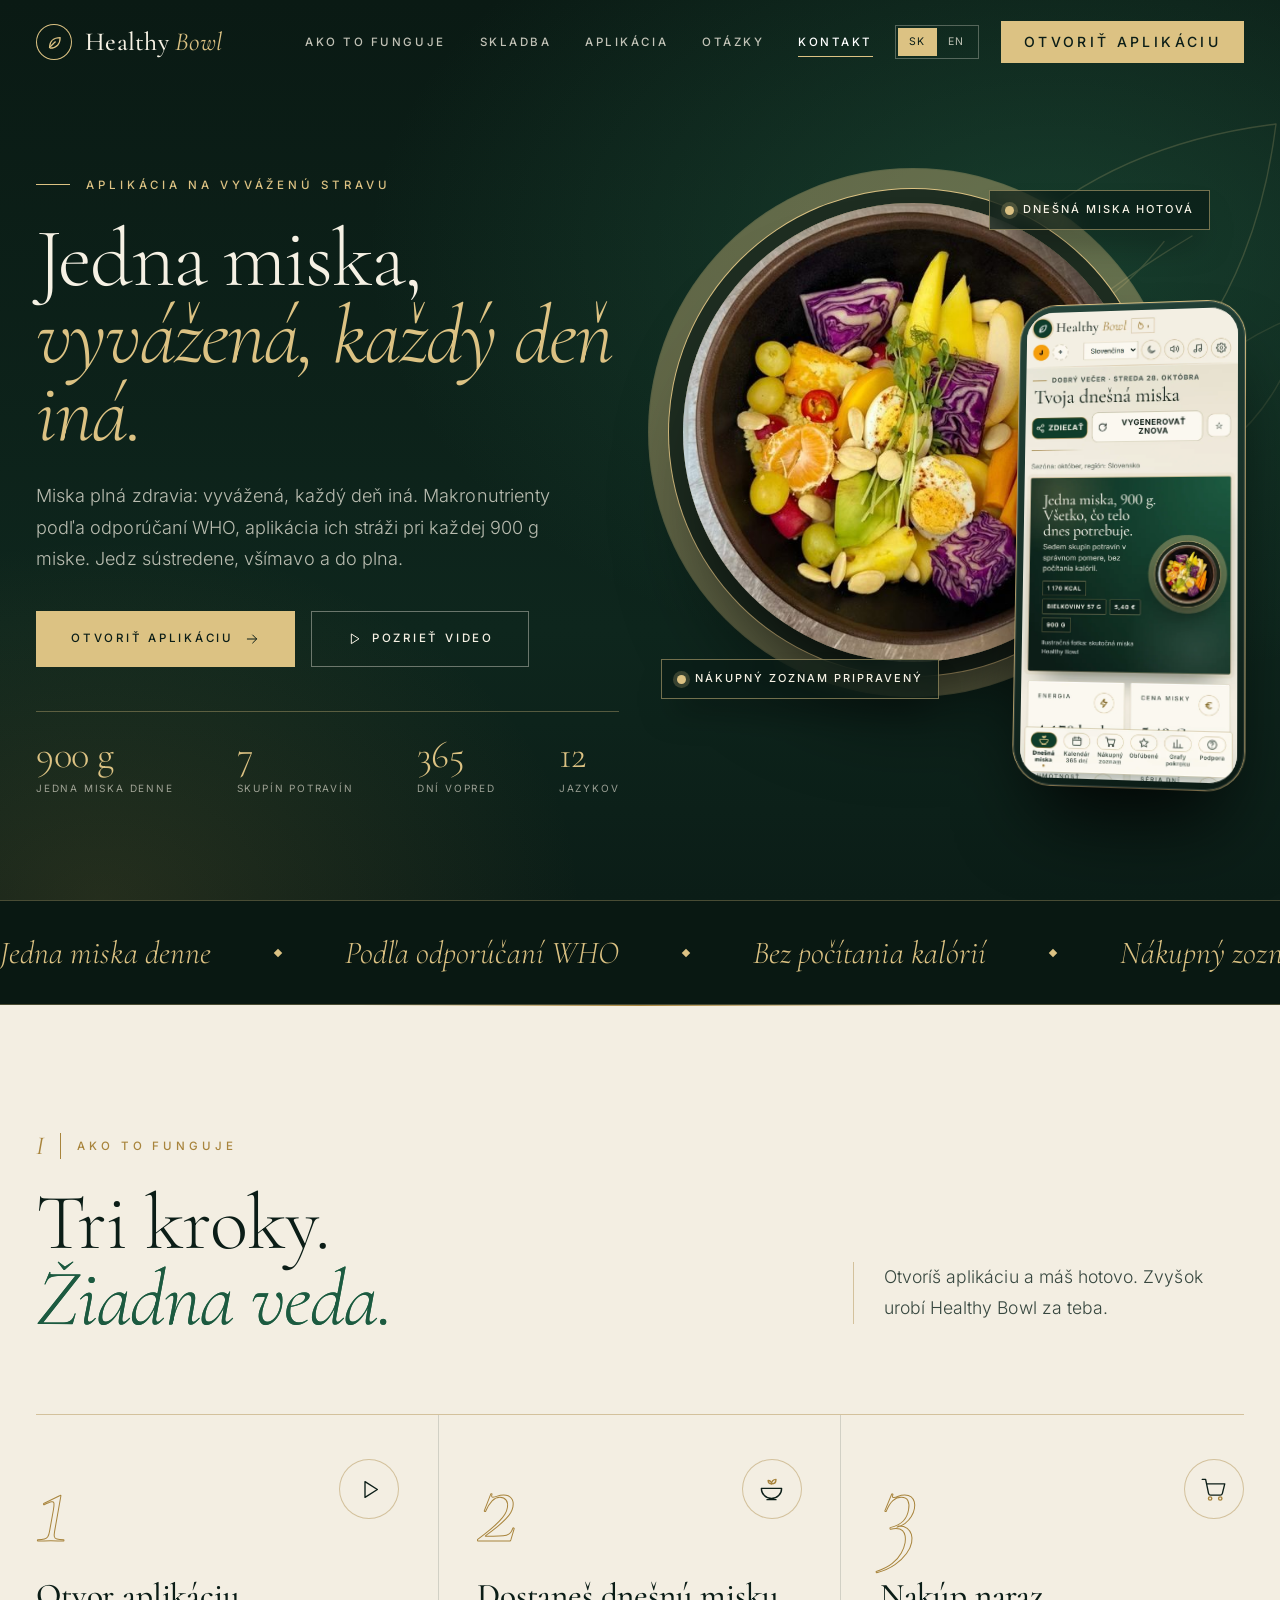
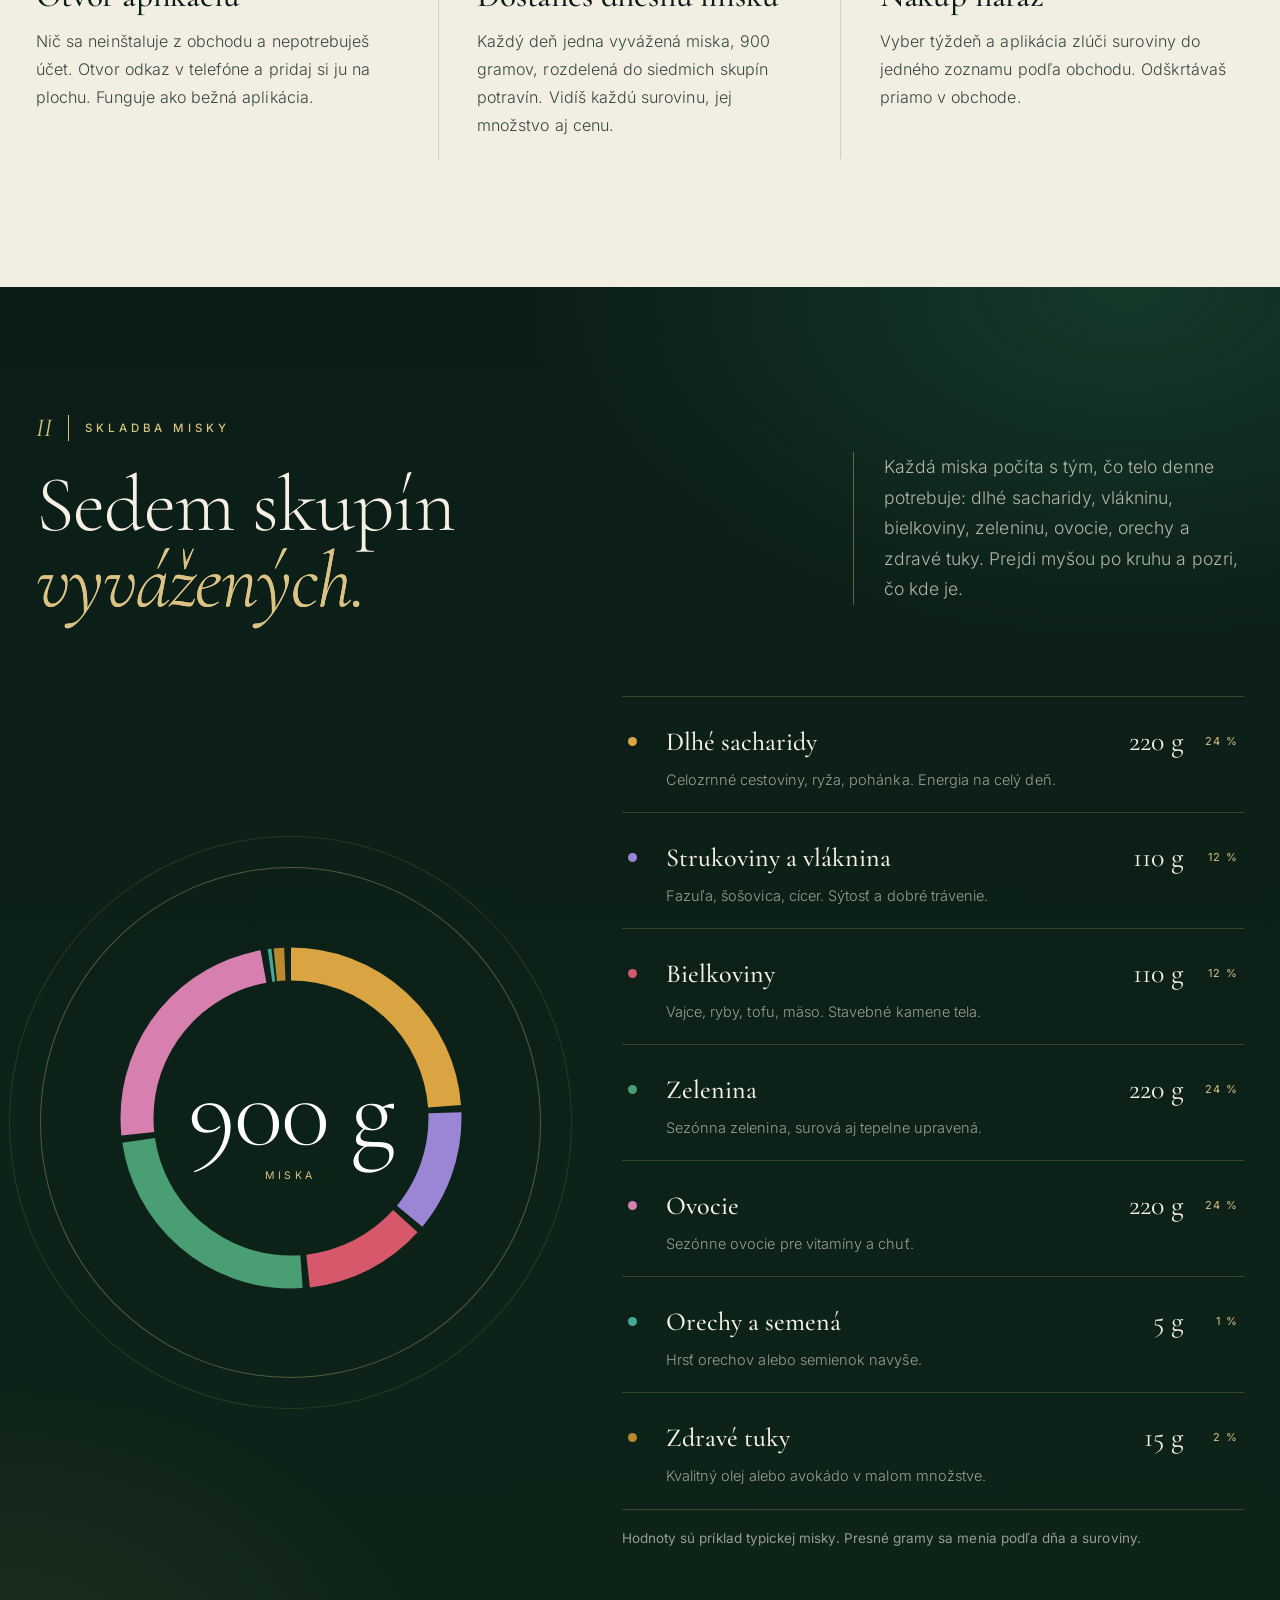
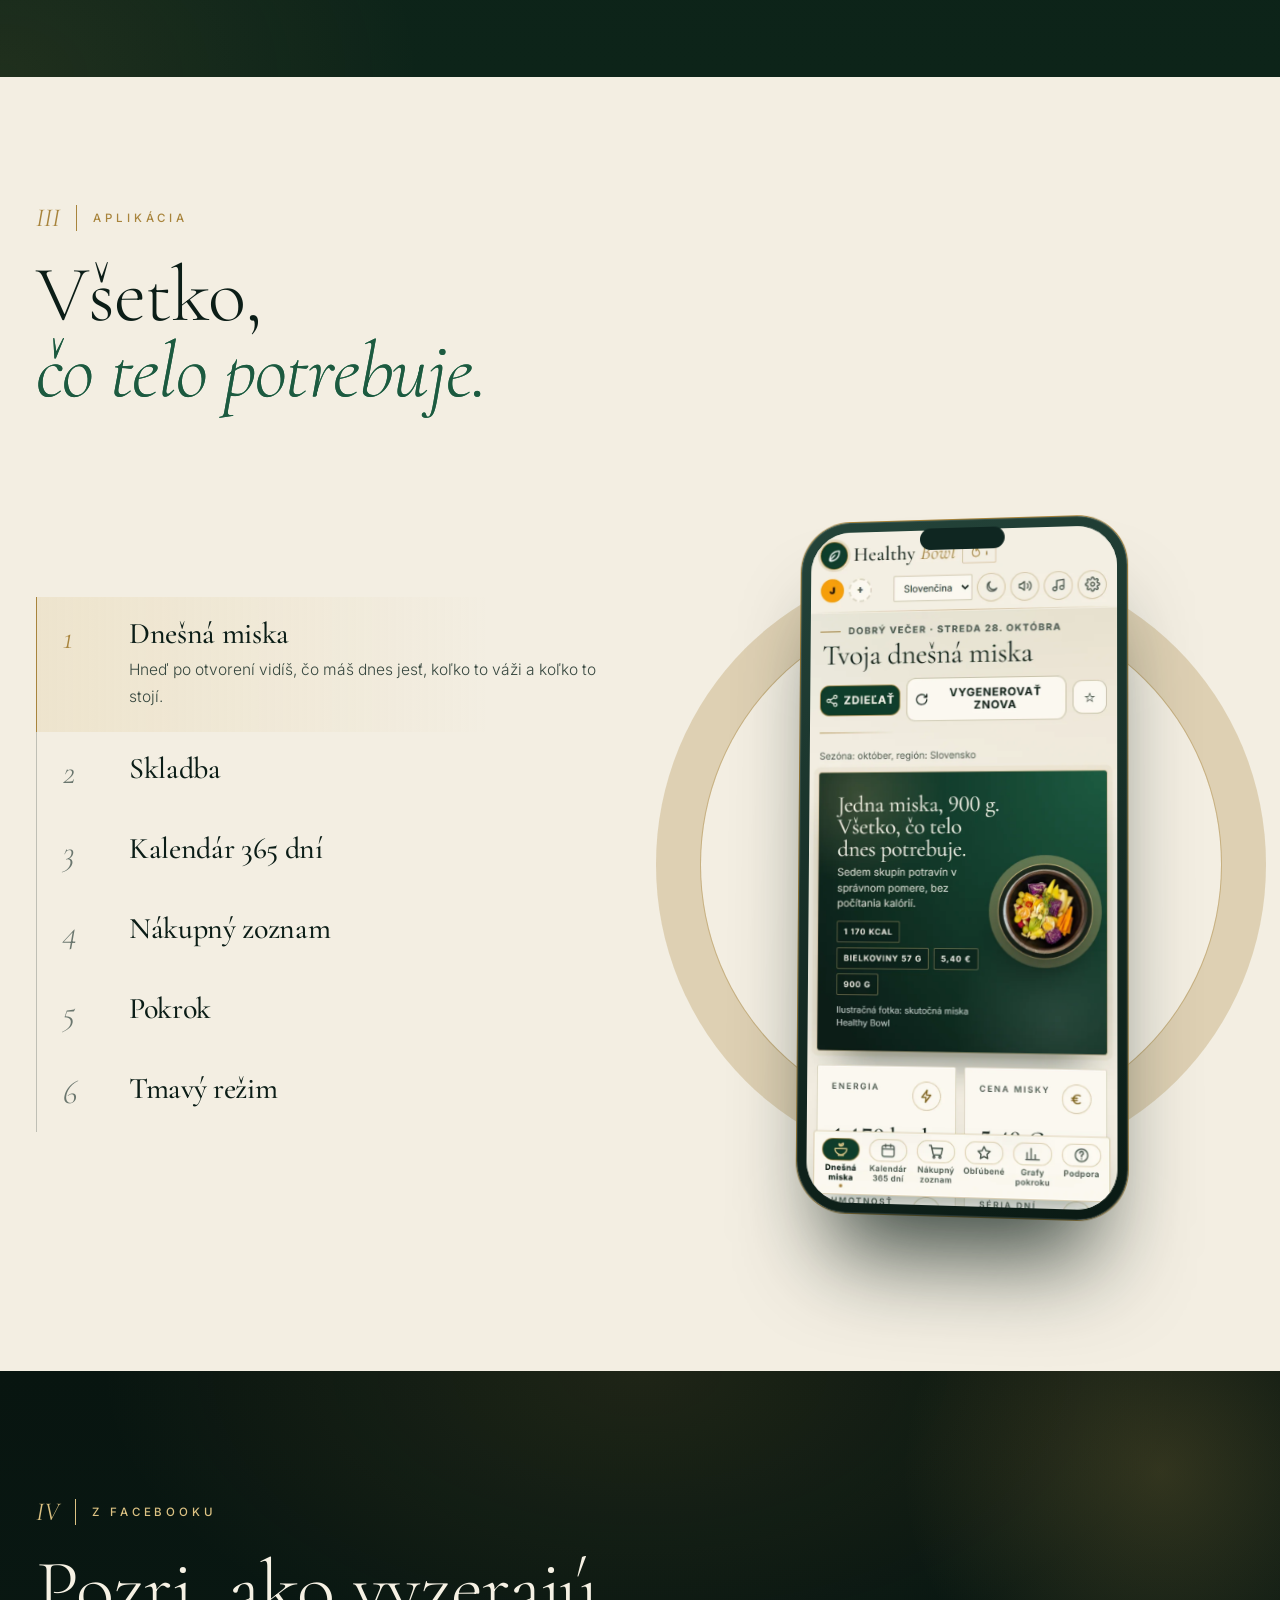
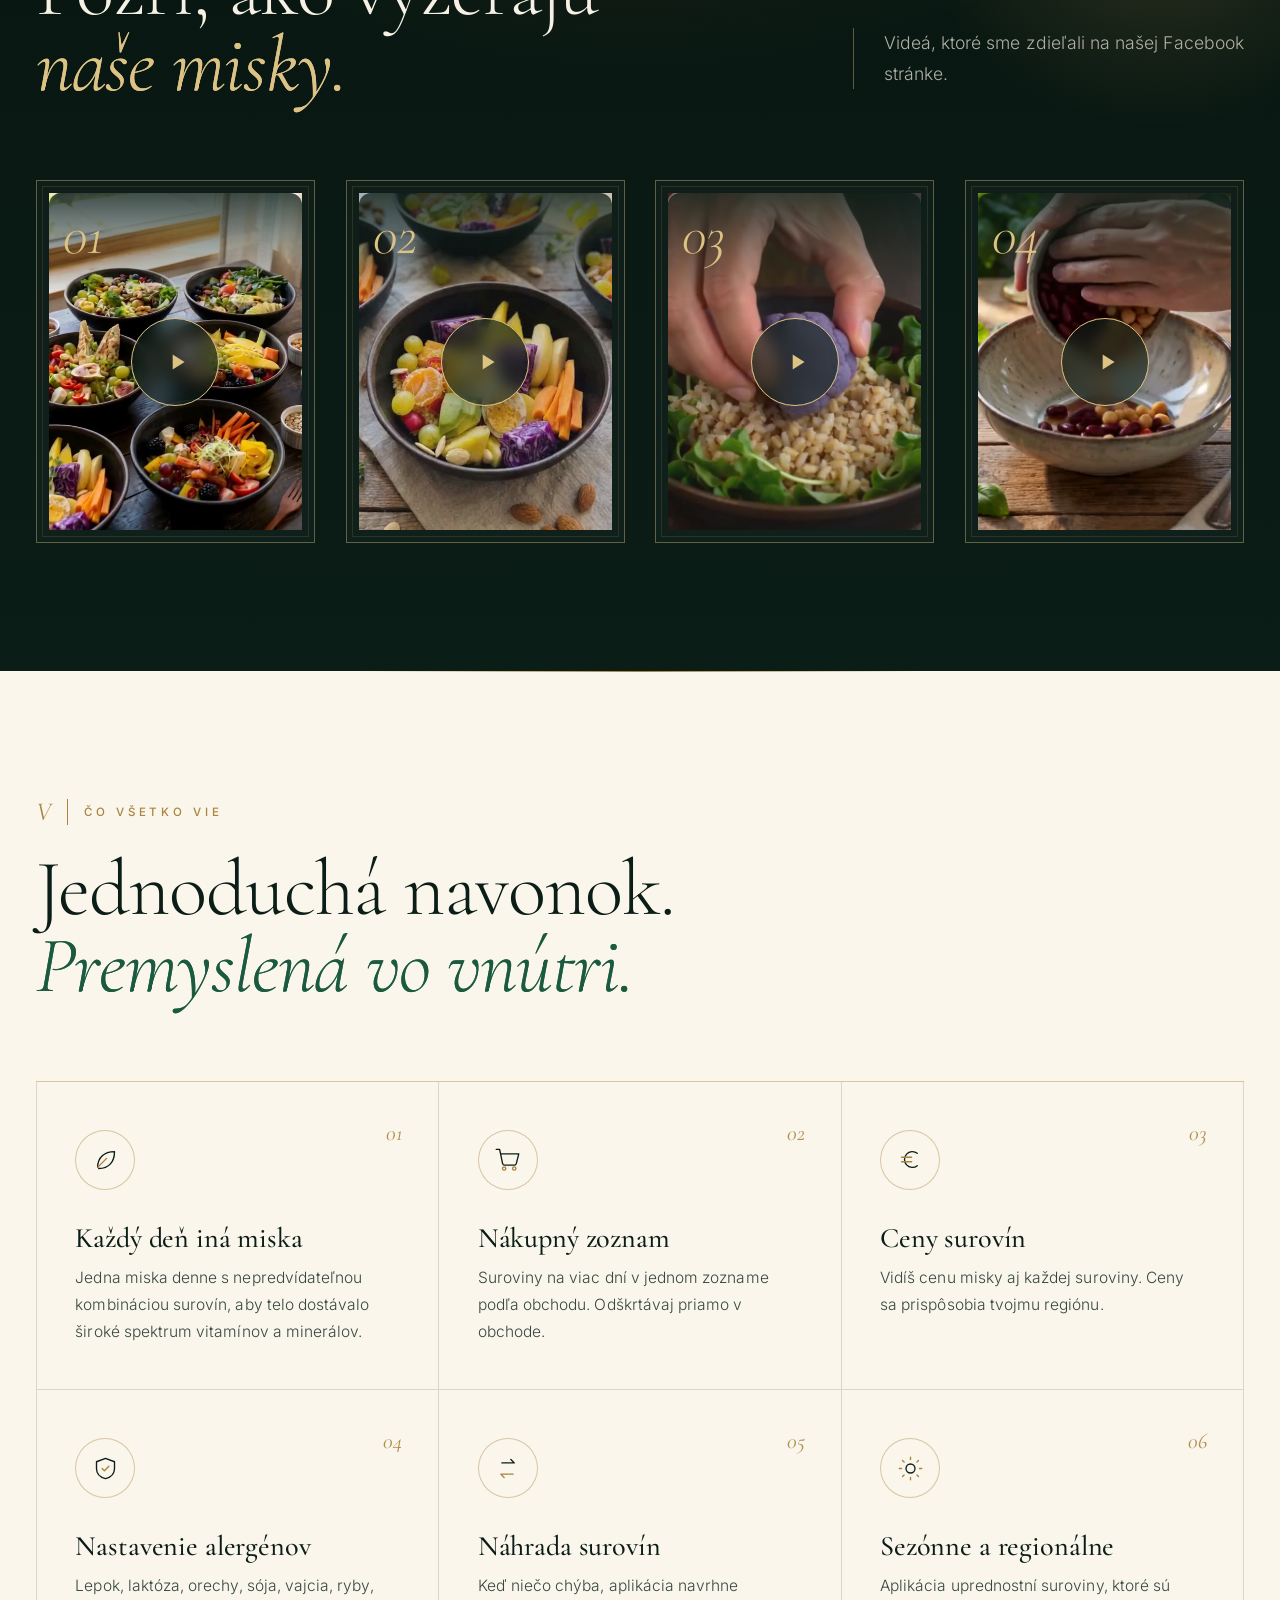
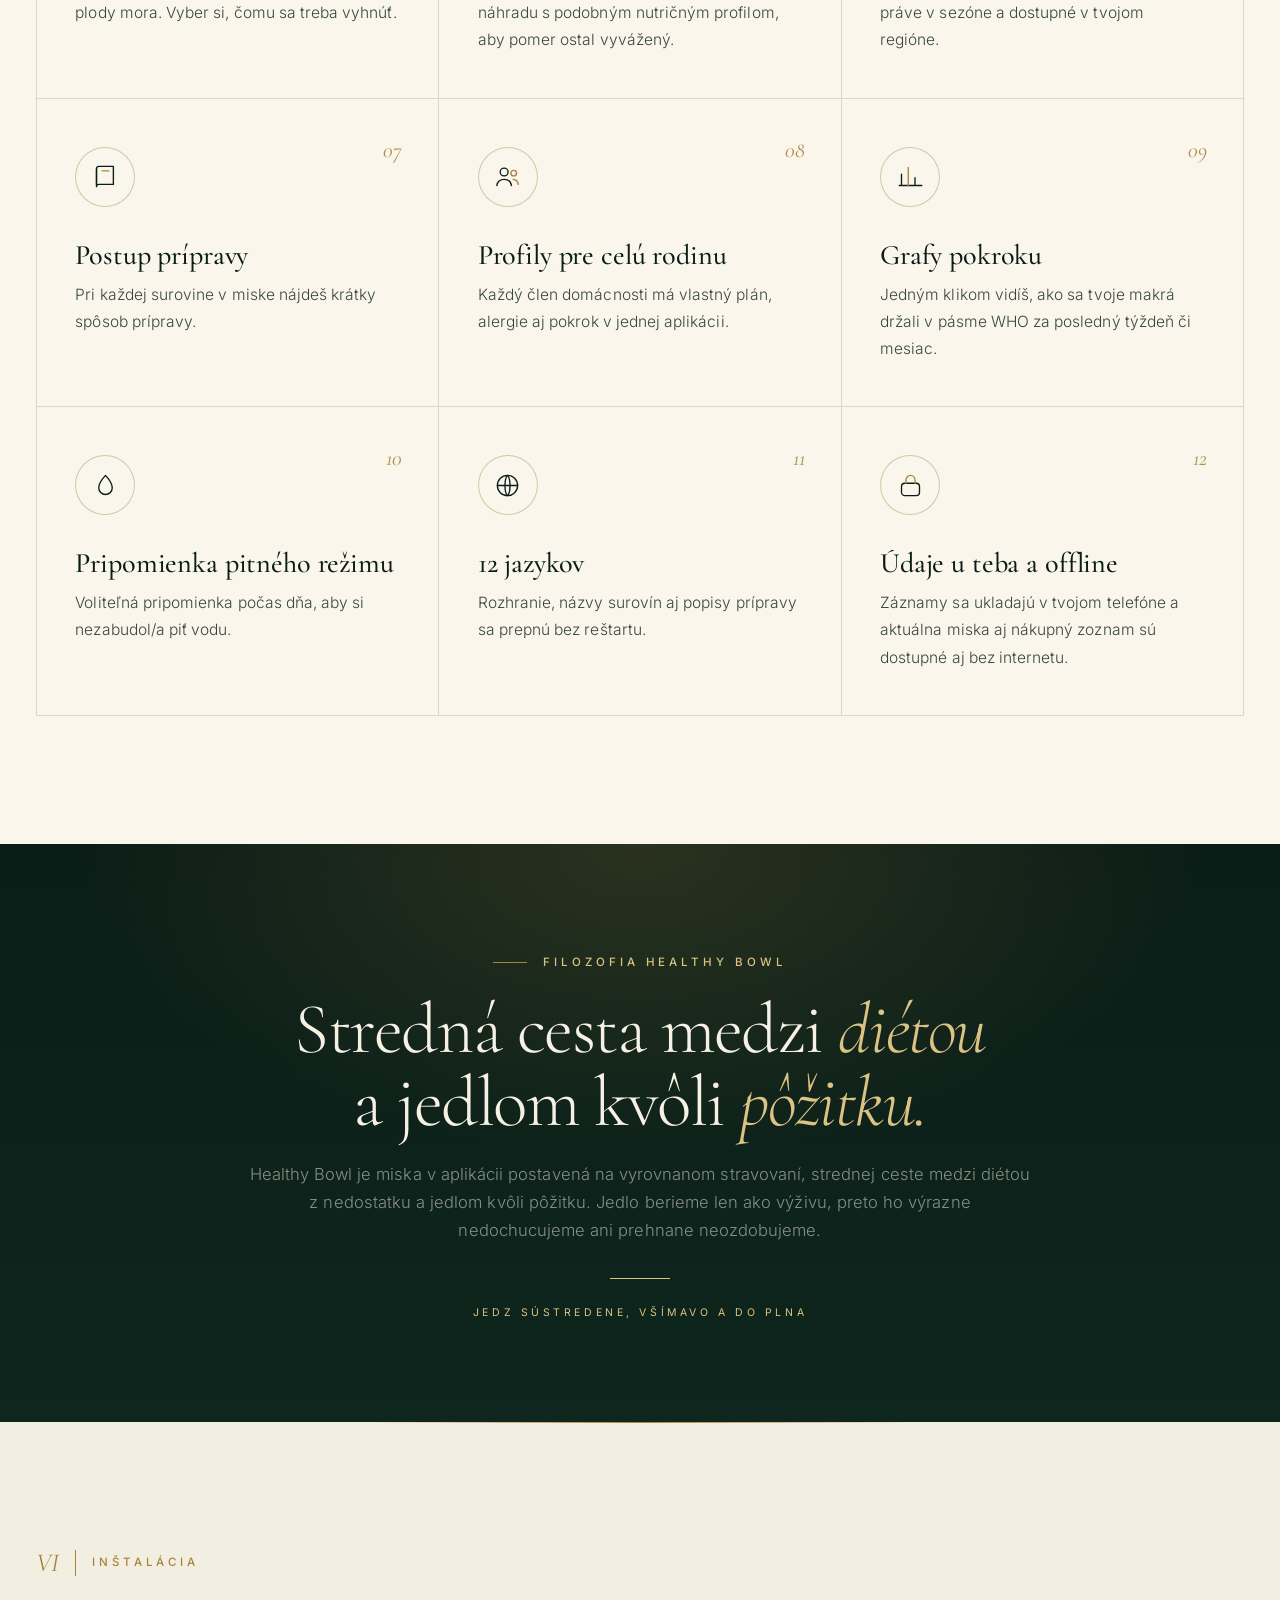
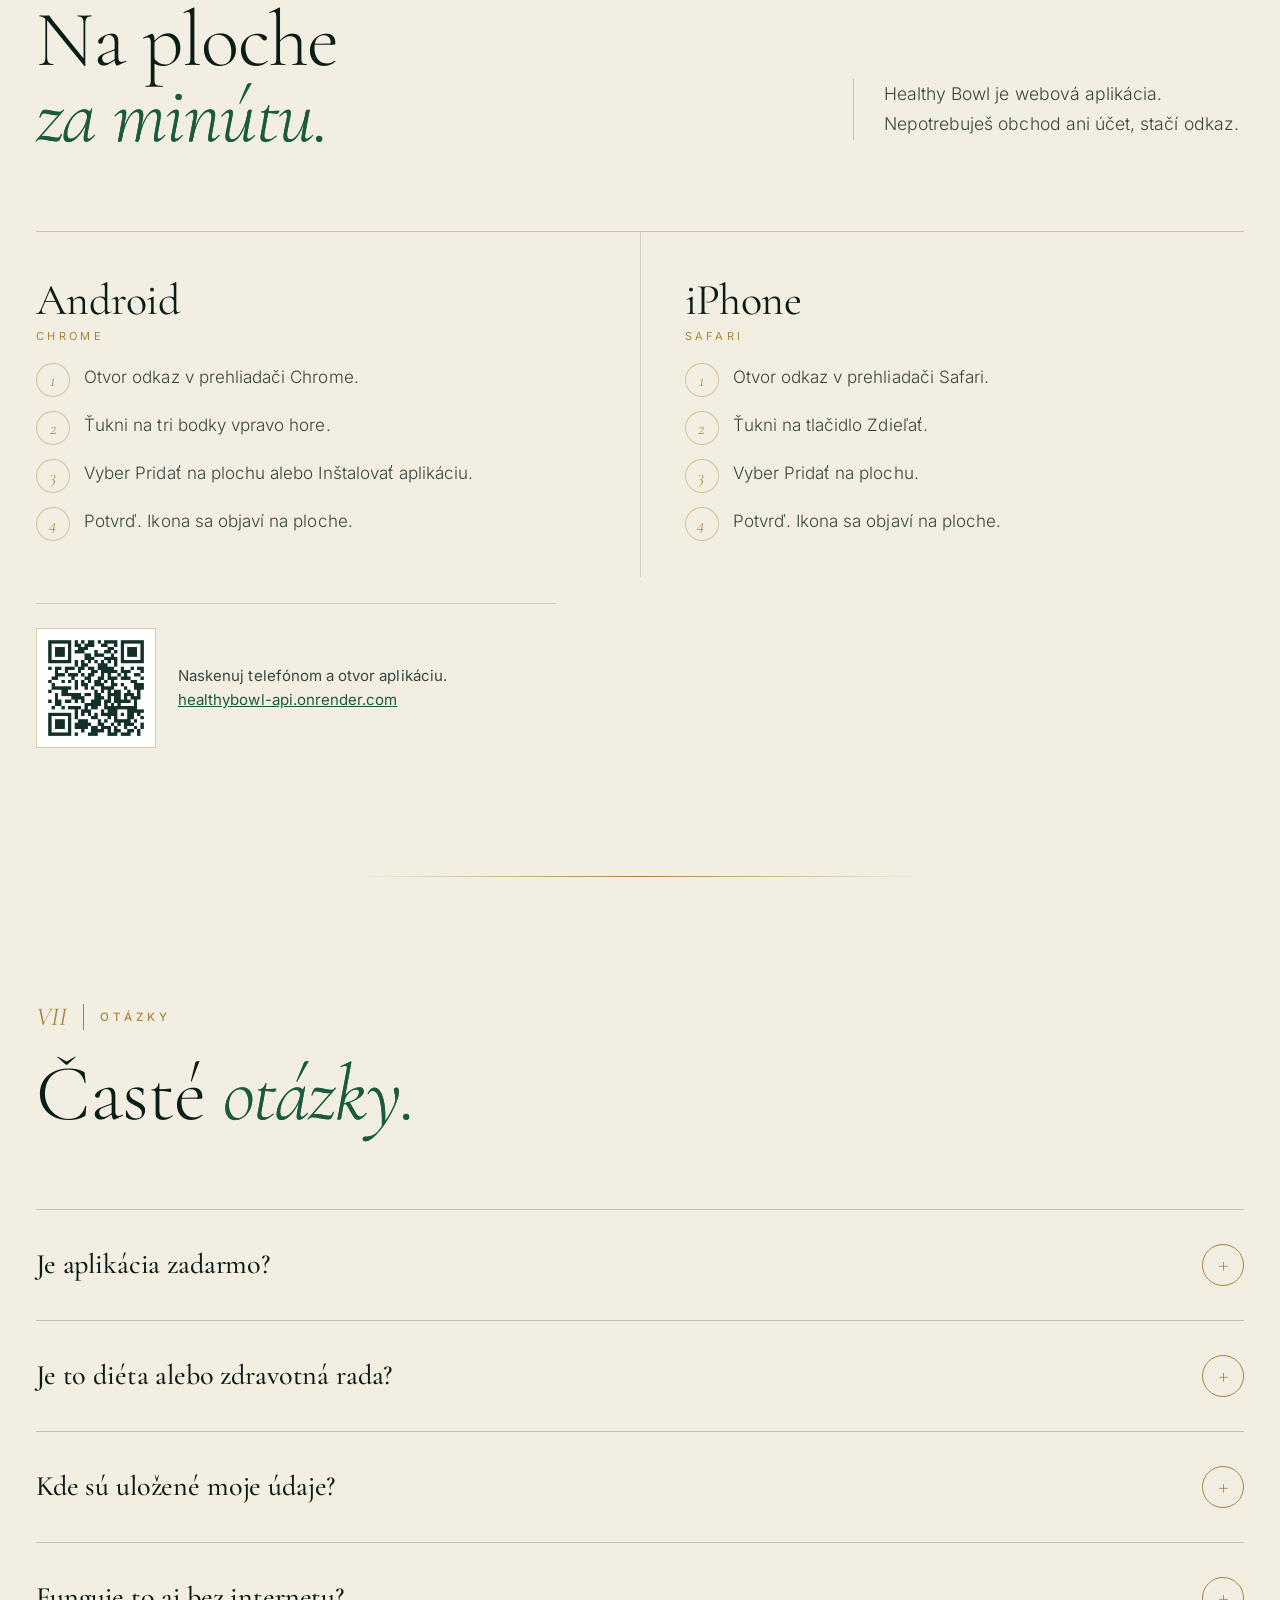
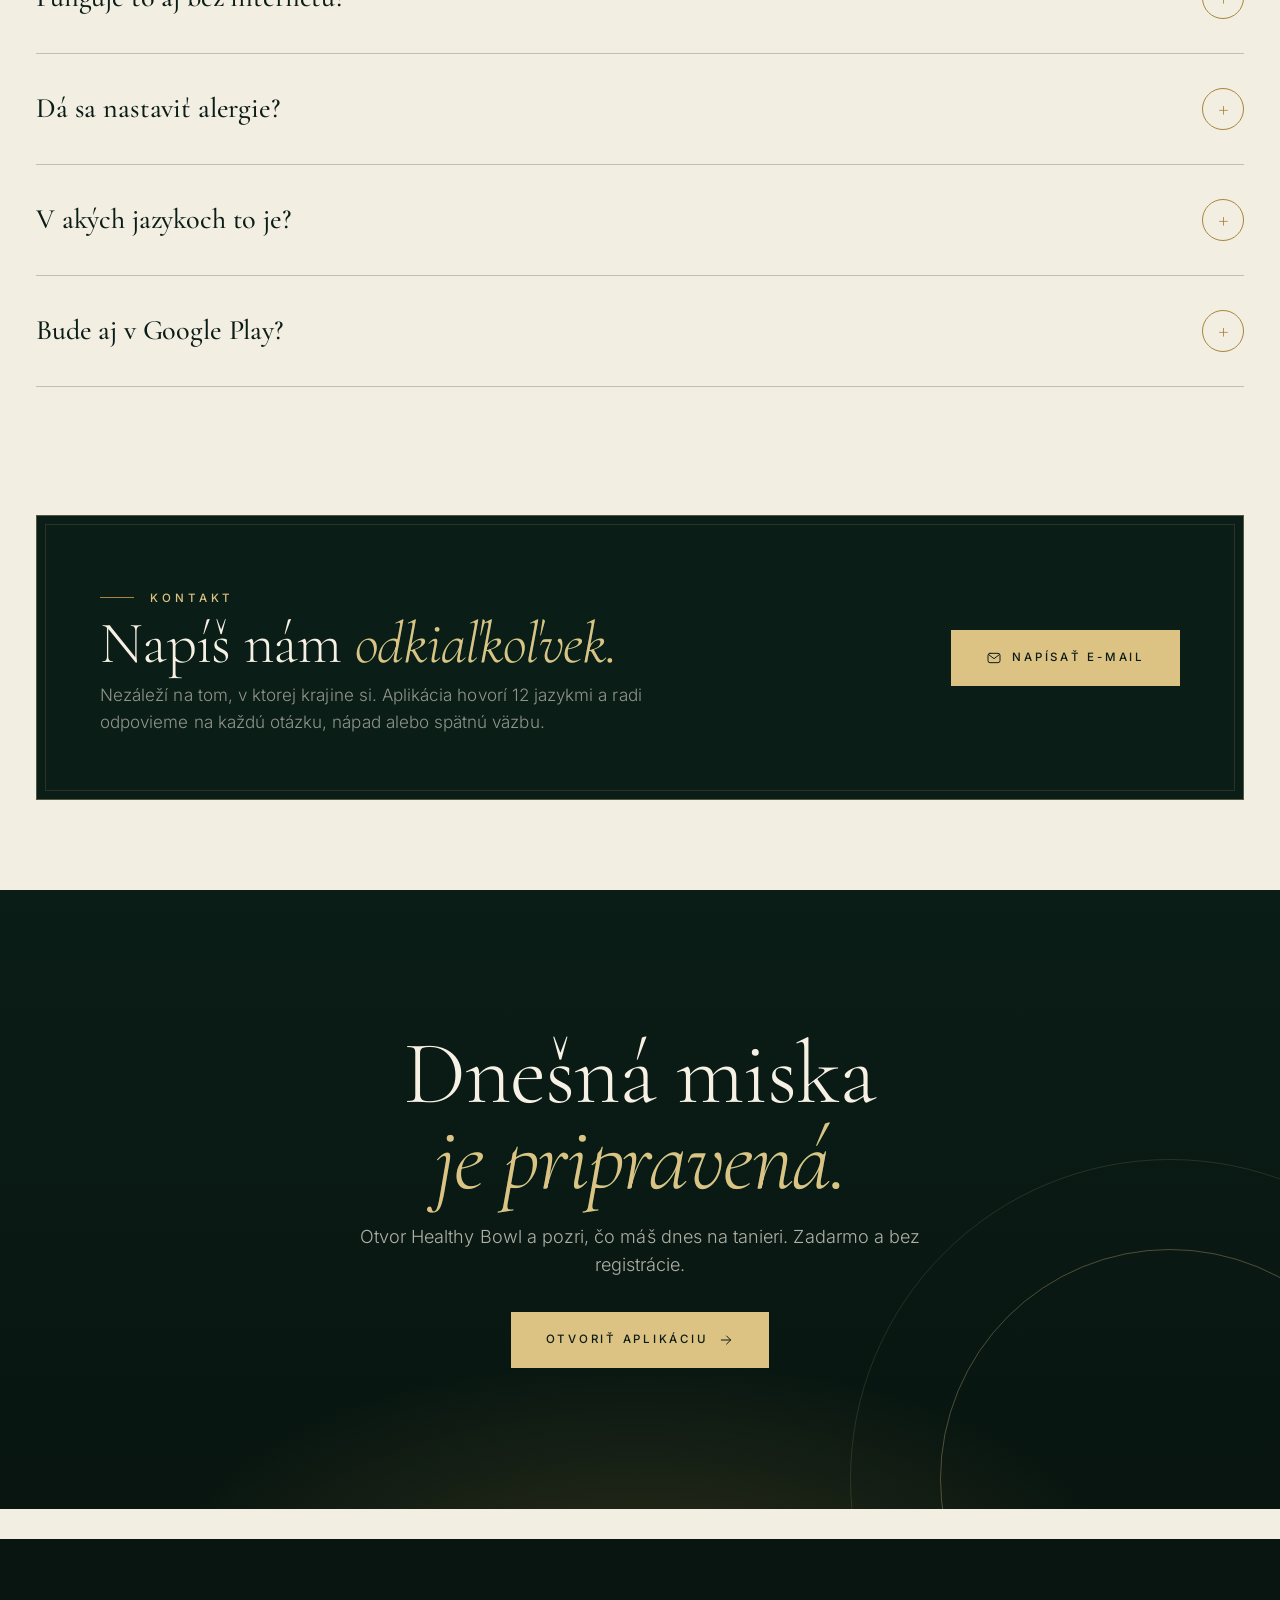
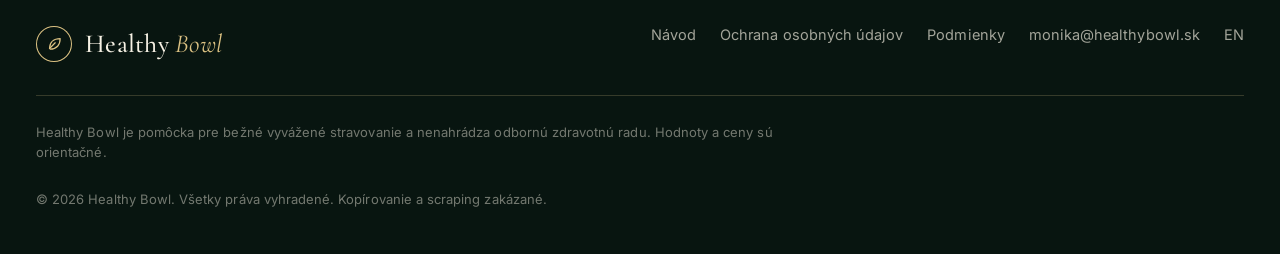
==== commit c92c1906: "Web: zakaz kopirovania, copyright paticka, robots.txt pre AI crawlery Co-Authored-By: Claude Sonnet " ====
--- a/index.html
+++ b/index.html
@@ -14,7 +14,7 @@
 <meta property="og:title" content="Healthy Bowl | Jedna miska, vyvážená, každý deň iná.">
 <meta property="og:description" content="Healthy Bowl ti každý deň ukáže jednu vyváženú misku podľa odporúčaní WHO. Bez počítania kalórií, s nákupným zoznamom, kalendárom na 365 dní a 12 jazykmi.">
 <meta property="og:url" content="https://www.healthybowl.sk/">
-<meta property="og:image" content="https://www.healthybowl.sk/img/og-card.jpg?v=2">
+<meta property="og:image" content="https://www.healthybowl.sk/img/og-card.jpg">
 <meta name="twitter:card" content="summary_large_image">
 <link rel="icon" type="image/png" href="img/icon-192.png">
 <link rel="preload" href="fonts/Cormorant-normal-latin.woff2" as="font" type="font/woff2" crossorigin>
@@ -41,7 +41,7 @@
     <div>
       <span class="eyebrow">Aplikácia na vyváženú stravu</span>
       <h1>Jedna miska,<br><em>vyvážená, každý deň iná.</em></h1>
-      <p class="lead">Miska plná zdravia: vyvážená, každý deň iná. Makronutrienty podľa odporúčaní WHO, aplikácia ich stráži pri každej 900 g miske. Jedz sústredene, všímavo a&nbsp;do plna.</p>
+      <p class="lead">Miska plná zdravia: vyvážená, každý deň iná. Makronutrienty podľa odporúčaní WHO, aplikácia ich stráži pri každej 900 g miske. Jedz sústredene, všímavo a do plna.</p>
       <div class="cta"><a class="btn pri" href="https://healthybowl-api.onrender.com">Otvoriť aplikáciu <svg viewBox="0 0 24 24" aria-hidden="true"><path d="M5 12h14M13 6l6 6-6 6"/></svg></a><a class="btn" href="#fbvideos"><svg viewBox="0 0 24 24" aria-hidden="true"><path d="M8 5v14l11-7z"/></svg> Pozrieť video</a></div>
       <div class="trust"><div><b>900 g</b>jedna miska denne</div><div><b>7</b>skupín potravín</div><div><b>365</b>dní vopred</div><div><b>12</b>jazykov</div></div>
     </div>
@@ -57,22 +57,22 @@
 <div class="marq" aria-hidden="true"><div class="track"><span>Jedna miska denne</span><span>Podľa odporúčaní WHO</span><span>Bez počítania kalórií</span><span>Nákupný zoznam na viac dní</span><span>365 dní vopred</span><span>Alergény pod kontrolou</span><span>Tmavý režim</span><span>Funguje aj offline</span><span>Jedna miska denne</span><span>Podľa odporúčaní WHO</span><span>Bez počítania kalórií</span><span>Nákupný zoznam na viac dní</span><span>365 dní vopred</span><span>Alergény pod kontrolou</span><span>Tmavý režim</span><span>Funguje aj offline</span></div></div>
 
 <section class="sec" id="how"><div class="wrap">
-  <div class="sec-h rv"><span class="eyebrow">Ako to funguje</span><h2>Tri kroky.<br><em>Žiadna veda.</em></h2><p>Otvoríš aplikáciu a&nbsp;máš hotovo. Zvyšok urobí Healthy Bowl za teba.</p></div>
-  <div class="steps"><article class="step rv" style="--d:0.0s"><div class="stop"><div class="n">1</div><div class="ic"><svg viewBox="0 0 24 24" aria-hidden="true"><path d="M8 5v14l11-7z"/></svg></div></div><h3>Otvor aplikáciu</h3><p>Nič sa neinštaluje z&nbsp;obchodu a&nbsp;nepotrebuješ účet. Otvor odkaz v&nbsp;telefóne a&nbsp;pridaj si ju na plochu. Funguje ako bežná aplikácia.</p></article><article class="step rv" style="--d:0.12s"><div class="stop"><div class="n">2</div><div class="ic"><svg viewBox="0 0 24 24" aria-hidden="true"><path d="M3 11h18a9 9 0 0 1-18 0Z"/><path d="M8 21h8"/><path class="ac" d="M12 7c0-2 1.5-4 4-4 0 2.5-1.5 4-4 4Z"/><path class="ac" d="M12 7c0-1.5-1-3-3-3 0 2 1 3 3 3Z"/></svg></div></div><h3>Dostaneš dnešnú misku</h3><p>Každý deň jedna vyvážená miska, 900 gramov, rozdelená do siedmich skupín potravín. Vidíš každú surovinu, jej množstvo aj cenu.</p></article><article class="step rv" style="--d:0.24s"><div class="stop"><div class="n">3</div><div class="ic"><svg viewBox="0 0 24 24" aria-hidden="true"><circle class="ac" cx="9" cy="20" r="1.5"/><circle class="ac" cx="18" cy="20" r="1.5"/><path d="M2 3h3l2.6 12.4a2 2 0 0 0 2 1.6h8.3a2 2 0 0 0 2-1.5L22 7H6"/></svg></div></div><h3>Nakúp naraz</h3><p>Vyber týždeň a&nbsp;aplikácia zlúči suroviny do jedného zoznamu podľa obchodu. Odškrtávaš priamo v&nbsp;obchode.</p></article></div>
+  <div class="sec-h rv"><span class="eyebrow">Ako to funguje</span><h2>Tri kroky.<br><em>Žiadna veda.</em></h2><p>Otvoríš aplikáciu a máš hotovo. Zvyšok urobí Healthy Bowl za teba.</p></div>
+  <div class="steps"><article class="step rv" style="--d:0.0s"><div class="stop"><div class="n">1</div><div class="ic"><svg viewBox="0 0 24 24" aria-hidden="true"><path d="M8 5v14l11-7z"/></svg></div></div><h3>Otvor aplikáciu</h3><p>Nič sa neinštaluje z obchodu a nepotrebuješ účet. Otvor odkaz v telefóne a pridaj si ju na plochu. Funguje ako bežná aplikácia.</p></article><article class="step rv" style="--d:0.12s"><div class="stop"><div class="n">2</div><div class="ic"><svg viewBox="0 0 24 24" aria-hidden="true"><path d="M3 11h18a9 9 0 0 1-18 0Z"/><path d="M8 21h8"/><path class="ac" d="M12 7c0-2 1.5-4 4-4 0 2.5-1.5 4-4 4Z"/><path class="ac" d="M12 7c0-1.5-1-3-3-3 0 2 1 3 3 3Z"/></svg></div></div><h3>Dostaneš dnešnú misku</h3><p>Každý deň jedna vyvážená miska, 900 gramov, rozdelená do siedmich skupín potravín. Vidíš každú surovinu, jej množstvo aj cenu.</p></article><article class="step rv" style="--d:0.24s"><div class="stop"><div class="n">3</div><div class="ic"><svg viewBox="0 0 24 24" aria-hidden="true"><circle class="ac" cx="9" cy="20" r="1.5"/><circle class="ac" cx="18" cy="20" r="1.5"/><path d="M2 3h3l2.6 12.4a2 2 0 0 0 2 1.6h8.3a2 2 0 0 0 2-1.5L22 7H6"/></svg></div></div><h3>Nakúp naraz</h3><p>Vyber týždeň a aplikácia zlúči suroviny do jedného zoznamu podľa obchodu. Odškrtávaš priamo v obchode.</p></article></div>
 </div></section>
 
 <section class="sec dark" id="bowl"><div class="wrap">
-  <div class="sec-h rv"><span class="eyebrow">Skladba misky</span><h2>Sedem skupín<br><em>vyvážených.</em></h2><p>Každá miska počíta s&nbsp;tým, čo telo denne potrebuje: dlhé sacharidy, vlákninu, bielkoviny, zeleninu, ovocie, orechy a&nbsp;zdravé tuky. Prejdi myšou po kruhu a&nbsp;pozri, čo kde je.</p></div>
+  <div class="sec-h rv"><span class="eyebrow">Skladba misky</span><h2>Sedem skupín<br><em>vyvážených.</em></h2><p>Každá miska počíta s tým, čo telo denne potrebuje: dlhé sacharidy, vlákninu, bielkoviny, zeleninu, ovocie, orechy a zdravé tuky. Prejdi myšou po kruhu a pozri, čo kde je.</p></div>
   <div class="ringwrap">
     <div class="ring rv"><div class="mid"><b>900 g</b><span>miska</span></div></div>
-    <div><div class="groups"><div class="g rv" style="--d:0.0s" data-c="#D9A441" data-pc="220"><i style="background:#D9A441"></i><b>Dlhé sacharidy</b><span class="gr">220 g</span><span class="pc">24 %</span><small>Celozrnné cestoviny, ryža, pohánka. Energia na celý deň.</small></div><div class="g rv" style="--d:0.06s" data-c="#9B86D6" data-pc="110"><i style="background:#9B86D6"></i><b>Strukoviny a&nbsp;vláknina</b><span class="gr">110 g</span><span class="pc">12 %</span><small>Fazuľa, šošovica, cícer. Sýtosť a&nbsp;dobré trávenie.</small></div><div class="g rv" style="--d:0.12s" data-c="#D8586B" data-pc="110"><i style="background:#D8586B"></i><b>Bielkoviny</b><span class="gr">110 g</span><span class="pc">12 %</span><small>Vajce, ryby, tofu, mäso. Stavebné kamene tela.</small></div><div class="g rv" style="--d:0.18s" data-c="#4A9E73" data-pc="220"><i style="background:#4A9E73"></i><b>Zelenina</b><span class="gr">220 g</span><span class="pc">24 %</span><small>Sezónna zelenina, surová aj tepelne upravená.</small></div><div class="g rv" style="--d:0.24s" data-c="#D77FAE" data-pc="220"><i style="background:#D77FAE"></i><b>Ovocie</b><span class="gr">220 g</span><span class="pc">24 %</span><small>Sezónne ovocie pre vitamíny a&nbsp;chuť.</small></div><div class="g rv" style="--d:0.3s" data-c="#45A89A" data-pc="5"><i style="background:#45A89A"></i><b>Orechy a&nbsp;semená</b><span class="gr">5 g</span><span class="pc">1 %</span><small>Hrsť orechov alebo semienok navyše.</small></div><div class="g rv" style="--d:0.36s" data-c="#B8892F" data-pc="15"><i style="background:#B8892F"></i><b>Zdravé tuky</b><span class="gr">15 g</span><span class="pc">2 %</span><small>Kvalitný olej alebo avokádo v&nbsp;malom množstve.</small></div></div><p style="margin-top:18px;font-size:13.5px;color:rgba(245,239,227,.6)">Hodnoty sú príklad typickej misky. Presné gramy sa menia podľa dňa a&nbsp;suroviny.</p></div>
+    <div><div class="groups"><div class="g rv" style="--d:0.0s" data-c="#D9A441" data-pc="220"><i style="background:#D9A441"></i><b>Dlhé sacharidy</b><span class="gr">220 g</span><span class="pc">24 %</span><small>Celozrnné cestoviny, ryža, pohánka. Energia na celý deň.</small></div><div class="g rv" style="--d:0.06s" data-c="#9B86D6" data-pc="110"><i style="background:#9B86D6"></i><b>Strukoviny a vláknina</b><span class="gr">110 g</span><span class="pc">12 %</span><small>Fazuľa, šošovica, cícer. Sýtosť a dobré trávenie.</small></div><div class="g rv" style="--d:0.12s" data-c="#D8586B" data-pc="110"><i style="background:#D8586B"></i><b>Bielkoviny</b><span class="gr">110 g</span><span class="pc">12 %</span><small>Vajce, ryby, tofu, mäso. Stavebné kamene tela.</small></div><div class="g rv" style="--d:0.18s" data-c="#4A9E73" data-pc="220"><i style="background:#4A9E73"></i><b>Zelenina</b><span class="gr">220 g</span><span class="pc">24 %</span><small>Sezónna zelenina, surová aj tepelne upravená.</small></div><div class="g rv" style="--d:0.24s" data-c="#D77FAE" data-pc="220"><i style="background:#D77FAE"></i><b>Ovocie</b><span class="gr">220 g</span><span class="pc">24 %</span><small>Sezónne ovocie pre vitamíny a chuť.</small></div><div class="g rv" style="--d:0.3s" data-c="#45A89A" data-pc="5"><i style="background:#45A89A"></i><b>Orechy a semená</b><span class="gr">5 g</span><span class="pc">1 %</span><small>Hrsť orechov alebo semienok navyše.</small></div><div class="g rv" style="--d:0.36s" data-c="#B8892F" data-pc="15"><i style="background:#B8892F"></i><b>Zdravé tuky</b><span class="gr">15 g</span><span class="pc">2 %</span><small>Kvalitný olej alebo avokádo v malom množstve.</small></div></div><p style="margin-top:18px;font-size:13.5px;color:rgba(245,239,227,.6)">Hodnoty sú príklad typickej misky. Presné gramy sa menia podľa dňa a suroviny.</p></div>
   </div>
 </div></section>
 
 <section class="sec" id="app"><div class="wrap">
   <div class="sec-h rv"><span class="eyebrow">Aplikácia</span><h2>Všetko,<br><em>čo telo potrebuje.</em></h2></div>
   <div class="show">
-    <div class="tabs rv" role="tablist"><button type="button" class="tab" aria-selected="true"><span class="tn">1</span><h3>Dnešná miska</h3><p>Hneď po otvorení vidíš, čo máš dnes jesť, koľko to váži a&nbsp;koľko to stojí.</p></button><button type="button" class="tab" aria-selected="false"><span class="tn">2</span><h3>Skladba</h3><p>Farebný kruh a&nbsp;pomer živín ti ukážu, prečo je miska vyvážená.</p></button><button type="button" class="tab" aria-selected="false"><span class="tn">3</span><h3>Kalendár 365 dní</h3><p>Pozri si misku na ktorýkoľvek deň, dopredu aj dozadu.</p></button><button type="button" class="tab" aria-selected="false"><span class="tn">4</span><h3>Nákupný zoznam</h3><p>Suroviny na viac dní v&nbsp;jednom zozname, rozdelené podľa obchodu.</p></button><button type="button" class="tab" aria-selected="false"><span class="tn">5</span><h3>Pokrok</h3><p>Grafy ukazujú, ako ti ide plnenie misiek a&nbsp;aká je tvoja séria dní.</p></button><button type="button" class="tab" aria-selected="false"><span class="tn">6</span><h3>Tmavý režim</h3><p>Pekná aj večer. Tmavý vzhľad sa prepne sám podľa telefónu.</p></button></div>
+    <div class="tabs rv" role="tablist"><button type="button" class="tab" aria-selected="true"><span class="tn">1</span><h3>Dnešná miska</h3><p>Hneď po otvorení vidíš, čo máš dnes jesť, koľko to váži a koľko to stojí.</p></button><button type="button" class="tab" aria-selected="false"><span class="tn">2</span><h3>Skladba</h3><p>Farebný kruh a pomer živín ti ukážu, prečo je miska vyvážená.</p></button><button type="button" class="tab" aria-selected="false"><span class="tn">3</span><h3>Kalendár 365 dní</h3><p>Pozri si misku na ktorýkoľvek deň, dopredu aj dozadu.</p></button><button type="button" class="tab" aria-selected="false"><span class="tn">4</span><h3>Nákupný zoznam</h3><p>Suroviny na viac dní v jednom zozname, rozdelené podľa obchodu.</p></button><button type="button" class="tab" aria-selected="false"><span class="tn">5</span><h3>Pokrok</h3><p>Grafy ukazujú, ako ti ide plnenie misiek a aká je tvoja séria dní.</p></button><button type="button" class="tab" aria-selected="false"><span class="tn">6</span><h3>Tmavý režim</h3><p>Pekná aj večer. Tmavý vzhľad sa prepne sám podľa telefónu.</p></button></div>
     <div class="devwrap rv"><div class="dev"><div class="isl"></div><div class="scr"><img src="img/app/sk_light_today.webp" alt="Dnešná miska" loading="lazy" decoding="async" width="780" height="1688" class="on"><img src="img/app/sk_light_ring.webp" alt="Skladba" loading="lazy" decoding="async" width="780" height="1688"><img src="img/app/sk_light_calendar.webp" alt="Kalendár 365 dní" loading="lazy" decoding="async" width="780" height="1688"><img src="img/app/sk_light_shopping.webp" alt="Nákupný zoznam" loading="lazy" decoding="async" width="780" height="1688"><img src="img/app/sk_light_progress.webp" alt="Pokrok" loading="lazy" decoding="async" width="780" height="1688"><img src="img/app/sk_dark_today.webp" alt="Tmavý režim" loading="lazy" decoding="async" width="780" height="1688"></div></div></div>
   </div>
 </div></section>
@@ -80,39 +80,39 @@
 
 
 <section class="sec dark vsec" id="fbvideos"><div class="wrap">
-  <div class="sec-h rv"><span class="eyebrow">Z&nbsp;Facebooku</span><h2>Pozri, ako vyzerajú<br><em>naše misky.</em></h2><p>Videá, ktoré sme zdieľali na našej Facebook stránke.</p></div>
-  <div class="vgrid"><figure class="vcard rv"><div class="vnum">01</div><div class="vid vert r34"><video preload="none" playsinline poster="img/fb/stol.jpg" aria-label="Stôl plný misiek"><source src="video/stol.mp4" type="video/mp4"></video><button class="play" type="button"><i><svg viewBox="0 0 24 24" aria-hidden="true"><path d="M8 5v14l11-7z"/></svg></i>Prehrať</button></div></figure><figure class="vcard rv"><div class="vnum">02</div><div class="vid vert r11"><video preload="none" playsinline poster="img/fb/hero-bowl.jpg" aria-label="Miska dňa"><source src="video/hero-bowl.mp4" type="video/mp4"></video><button class="play" type="button"><i><svg viewBox="0 0 24 24" aria-hidden="true"><path d="M8 5v14l11-7z"/></svg></i>Prehrať</button></div></figure><figure class="vcard rv"><div class="vnum">03</div><div class="vid vert r34"><video preload="none" playsinline poster="img/fb/ruky.jpg" aria-label="Karfiol na obilninách"><source src="video/ruky.mp4" type="video/mp4"></video><button class="play" type="button"><i><svg viewBox="0 0 24 24" aria-hidden="true"><path d="M8 5v14l11-7z"/></svg></i>Prehrať</button></div></figure><figure class="vcard rv"><div class="vnum">04</div><div class="vid vert r34"><video preload="none" playsinline poster="img/fb/web4.jpg?v=1" aria-label="Miska s cícerom"><source src="video/web4.mp4?v=1" type="video/mp4"></video><button class="play" type="button"><i><svg viewBox="0 0 24 24" aria-hidden="true"><path d="M8 5v14l11-7z"/></svg></i>Prehrať</button></div></figure></div>
+  <div class="sec-h rv"><span class="eyebrow">Z Facebooku</span><h2>Pozri, ako vyzerajú<br><em>naše misky.</em></h2><p>Videá, ktoré sme zdieľali na našej Facebook stránke.</p></div>
+  <div class="vgrid"><figure class="vcard rv"><div class="vnum">01</div><div class="vid vert r34"><video preload="none" playsinline poster="img/fb/stol.jpg" aria-label="Stôl plný misiek"><source src="video/stol.mp4" type="video/mp4"></video><button class="play" type="button"><i><svg viewBox="0 0 24 24" aria-hidden="true"><path d="M8 5v14l11-7z"/></svg></i>Prehrať</button></div></figure><figure class="vcard rv"><div class="vnum">02</div><div class="vid vert r11"><video preload="none" playsinline poster="img/fb/hero-bowl.jpg" aria-label="Miska dňa"><source src="video/hero-bowl.mp4" type="video/mp4"></video><button class="play" type="button"><i><svg viewBox="0 0 24 24" aria-hidden="true"><path d="M8 5v14l11-7z"/></svg></i>Prehrať</button></div></figure><figure class="vcard rv"><div class="vnum">03</div><div class="vid vert r34"><video preload="none" playsinline poster="img/fb/ruky.jpg" aria-label="Karfiol na obilninách"><source src="video/ruky.mp4" type="video/mp4"></video><button class="play" type="button"><i><svg viewBox="0 0 24 24" aria-hidden="true"><path d="M8 5v14l11-7z"/></svg></i>Prehrať</button></div></figure><figure class="vcard rv"><div class="vnum">04</div><div class="vid vert r34"><video preload="none" playsinline poster="img/fb/cicer.jpg" aria-label="Miska s cícerom"><source src="video/cicer.mp4" type="video/mp4"></video><button class="play" type="button"><i><svg viewBox="0 0 24 24" aria-hidden="true"><path d="M8 5v14l11-7z"/></svg></i>Prehrať</button></div></figure></div>
 </div></section>
 
 <section class="sec" id="features" style="padding-top:30px"><div class="wrap">
   <div class="sec-h rv"><span class="eyebrow">Čo všetko vie</span><h2>Jednoduchá navonok.<br><em>Premyslená vo vnútri.</em></h2></div>
-  <div class="feat"><article class="f rv" style="--d:0.0s"><div class="ic"><svg viewBox="0 0 24 24" aria-hidden="true"><path d="M5 19c0-9 6-14 15-14 0 9-5 15-14 15"/><path class="ac" d="M5 19 13 11"/></svg></div><h3>Každý deň iná miska</h3><p>Jedna miska denne s&nbsp;nepredvídateľnou kombináciou surovín, aby telo dostávalo široké spektrum vitamínov a&nbsp;minerálov.</p></article><article class="f rv" style="--d:0.1s"><div class="ic"><svg viewBox="0 0 24 24" aria-hidden="true"><circle class="ac" cx="9" cy="20" r="1.5"/><circle class="ac" cx="18" cy="20" r="1.5"/><path d="M2 3h3l2.6 12.4a2 2 0 0 0 2 1.6h8.3a2 2 0 0 0 2-1.5L22 7H6"/></svg></div><h3>Nákupný zoznam</h3><p>Suroviny na viac dní v&nbsp;jednom zozname podľa obchodu. Odškrtávaj priamo v&nbsp;obchode.</p></article><article class="f rv" style="--d:0.2s"><div class="ic"><svg viewBox="0 0 24 24" aria-hidden="true"><path d="M18 6.5A7 7 0 1 0 18 17.5"/><path class="ac" d="M4 10h9M4 14h9"/></svg></div><h3>Ceny surovín</h3><p>Vidíš cenu misky aj každej suroviny. Ceny sa prispôsobia tvojmu regiónu.</p></article><article class="f rv" style="--d:0.0s"><div class="ic"><svg viewBox="0 0 24 24" aria-hidden="true"><path d="M12 3 4 6v6c0 4.5 3.2 7.8 8 9 4.8-1.2 8-4.5 8-9V6Z"/><path class="ac" d="m9 12 2 2 4-4"/></svg></div><h3>Nastavenie alergénov</h3><p>Lepok, laktóza, orechy, sója, vajcia, ryby, plody mora. Vyber si, čomu sa treba vyhnúť.</p></article><article class="f rv" style="--d:0.1s"><div class="ic"><svg viewBox="0 0 24 24" aria-hidden="true"><path d="M7 7h11l-3-3"/><path class="ac" d="M17 17H6l3 3"/></svg></div><h3>Náhrada surovín</h3><p>Keď niečo chýba, aplikácia navrhne náhradu s&nbsp;podobným nutričným profilom, aby pomer ostal vyvážený.</p></article><article class="f rv" style="--d:0.2s"><div class="ic"><svg viewBox="0 0 24 24" aria-hidden="true"><circle cx="12" cy="12" r="4"/><path class="ac" d="M12 2v2M12 20v2M4.9 4.9l1.4 1.4M17.7 17.7l1.4 1.4M2 12h2M20 12h2M4.9 19.1l1.4-1.4M17.7 6.3l1.4-1.4"/></svg></div><h3>Sezónne a&nbsp;regionálne</h3><p>Aplikácia uprednostní suroviny, ktoré sú práve v&nbsp;sezóne a&nbsp;dostupné v&nbsp;tvojom regióne.</p></article><article class="f rv" style="--d:0.0s"><div class="ic"><svg viewBox="0 0 24 24" aria-hidden="true"><path d="M4 5a2 2 0 0 1 2-2h13v16H6a2 2 0 0 0-2 2Z"/><path d="M4 19V5"/><path class="ac" d="M9 7h6"/></svg></div><h3>Postup prípravy</h3><p>Pri každej surovine v&nbsp;miske nájdeš krátky spôsob prípravy.</p></article><article class="f rv" style="--d:0.1s"><div class="ic"><svg viewBox="0 0 24 24" aria-hidden="true"><circle cx="9" cy="8" r="3.5"/><path d="M2.5 20c.6-3.4 3.2-5.5 6.5-5.5s5.9 2.1 6.5 5.5"/><circle class="ac" cx="17.5" cy="9" r="2.5"/><path class="ac" d="M17 14.5c2.5.2 4.2 1.9 4.6 4.5"/></svg></div><h3>Profily pre celú rodinu</h3><p>Každý člen domácnosti má vlastný plán, alergie aj pokrok v&nbsp;jednej aplikácii.</p></article><article class="f rv" style="--d:0.2s"><div class="ic"><svg viewBox="0 0 24 24" aria-hidden="true"><path d="M4 20V10M16 20v-7M22 20H2"/><path class="ac" d="M10 20V4"/></svg></div><h3>Grafy pokroku</h3><p>Jedným klikom vidíš, ako sa tvoje makrá držali v&nbsp;pásme WHO za posledný týždeň či mesiac.</p></article><article class="f rv" style="--d:0.0s"><div class="ic"><svg viewBox="0 0 24 24" aria-hidden="true"><path d="M12 3s6 6.5 6 11a6 6 0 0 1-12 0c0-4.5 6-11 6-11Z"/></svg></div><h3>Pripomienka pitného režimu</h3><p>Voliteľná pripomienka počas dňa, aby si nezabudol/a piť vodu.</p></article><article class="f rv" style="--d:0.1s"><div class="ic"><svg viewBox="0 0 24 24" aria-hidden="true"><circle cx="12" cy="12" r="9"/><path d="M3 12h18M12 3c3 3 3 15 0 18M12 3c-3 3-3 15 0 18"/></svg></div><h3>12 jazykov</h3><p>Rozhranie, názvy surovín aj popisy prípravy sa prepnú bez reštartu.</p></article><article class="f rv" style="--d:0.2s"><div class="ic"><svg viewBox="0 0 24 24" aria-hidden="true"><rect x="4" y="10" width="16" height="11" rx="3"/><path class="ac" d="M8 10V7a4 4 0 0 1 8 0v3"/></svg></div><h3>Údaje u&nbsp;teba a&nbsp;offline</h3><p>Záznamy sa ukladajú v&nbsp;tvojom telefóne a&nbsp;aktuálna miska aj nákupný zoznam sú dostupné aj bez internetu.</p></article></div>
+  <div class="feat"><article class="f rv" style="--d:0.0s"><div class="ic"><svg viewBox="0 0 24 24" aria-hidden="true"><path d="M5 19c0-9 6-14 15-14 0 9-5 15-14 15"/><path class="ac" d="M5 19 13 11"/></svg></div><h3>Každý deň iná miska</h3><p>Jedna miska denne s nepredvídateľnou kombináciou surovín, aby telo dostávalo široké spektrum vitamínov a minerálov.</p></article><article class="f rv" style="--d:0.1s"><div class="ic"><svg viewBox="0 0 24 24" aria-hidden="true"><circle class="ac" cx="9" cy="20" r="1.5"/><circle class="ac" cx="18" cy="20" r="1.5"/><path d="M2 3h3l2.6 12.4a2 2 0 0 0 2 1.6h8.3a2 2 0 0 0 2-1.5L22 7H6"/></svg></div><h3>Nákupný zoznam</h3><p>Suroviny na viac dní v jednom zozname podľa obchodu. Odškrtávaj priamo v obchode.</p></article><article class="f rv" style="--d:0.2s"><div class="ic"><svg viewBox="0 0 24 24" aria-hidden="true"><path d="M18 6.5A7 7 0 1 0 18 17.5"/><path class="ac" d="M4 10h9M4 14h9"/></svg></div><h3>Ceny surovín</h3><p>Vidíš cenu misky aj každej suroviny. Ceny sa prispôsobia tvojmu regiónu.</p></article><article class="f rv" style="--d:0.0s"><div class="ic"><svg viewBox="0 0 24 24" aria-hidden="true"><path d="M12 3 4 6v6c0 4.5 3.2 7.8 8 9 4.8-1.2 8-4.5 8-9V6Z"/><path class="ac" d="m9 12 2 2 4-4"/></svg></div><h3>Nastavenie alergénov</h3><p>Lepok, laktóza, orechy, sója, vajcia, ryby, plody mora. Vyber si, čomu sa treba vyhnúť.</p></article><article class="f rv" style="--d:0.1s"><div class="ic"><svg viewBox="0 0 24 24" aria-hidden="true"><path d="M7 7h11l-3-3"/><path class="ac" d="M17 17H6l3 3"/></svg></div><h3>Náhrada surovín</h3><p>Keď niečo chýba, aplikácia navrhne náhradu s podobným nutričným profilom, aby pomer ostal vyvážený.</p></article><article class="f rv" style="--d:0.2s"><div class="ic"><svg viewBox="0 0 24 24" aria-hidden="true"><circle cx="12" cy="12" r="4"/><path class="ac" d="M12 2v2M12 20v2M4.9 4.9l1.4 1.4M17.7 17.7l1.4 1.4M2 12h2M20 12h2M4.9 19.1l1.4-1.4M17.7 6.3l1.4-1.4"/></svg></div><h3>Sezónne a regionálne</h3><p>Aplikácia uprednostní suroviny, ktoré sú práve v sezóne a dostupné v tvojom regióne.</p></article><article class="f rv" style="--d:0.0s"><div class="ic"><svg viewBox="0 0 24 24" aria-hidden="true"><path d="M4 5a2 2 0 0 1 2-2h13v16H6a2 2 0 0 0-2 2Z"/><path d="M4 19V5"/><path class="ac" d="M9 7h6"/></svg></div><h3>Postup prípravy</h3><p>Pri každej surovine v miske nájdeš krátky spôsob prípravy.</p></article><article class="f rv" style="--d:0.1s"><div class="ic"><svg viewBox="0 0 24 24" aria-hidden="true"><circle cx="9" cy="8" r="3.5"/><path d="M2.5 20c.6-3.4 3.2-5.5 6.5-5.5s5.9 2.1 6.5 5.5"/><circle class="ac" cx="17.5" cy="9" r="2.5"/><path class="ac" d="M17 14.5c2.5.2 4.2 1.9 4.6 4.5"/></svg></div><h3>Profily pre celú rodinu</h3><p>Každý člen domácnosti má vlastný plán, alergie aj pokrok v jednej aplikácii.</p></article><article class="f rv" style="--d:0.2s"><div class="ic"><svg viewBox="0 0 24 24" aria-hidden="true"><path d="M4 20V10M16 20v-7M22 20H2"/><path class="ac" d="M10 20V4"/></svg></div><h3>Grafy pokroku</h3><p>Jedným klikom vidíš, ako sa tvoje makrá držali v pásme WHO za posledný týždeň či mesiac.</p></article><article class="f rv" style="--d:0.0s"><div class="ic"><svg viewBox="0 0 24 24" aria-hidden="true"><path d="M12 3s6 6.5 6 11a6 6 0 0 1-12 0c0-4.5 6-11 6-11Z"/></svg></div><h3>Pripomienka pitného režimu</h3><p>Voliteľná pripomienka počas dňa, aby si nezabudol/a piť vodu.</p></article><article class="f rv" style="--d:0.1s"><div class="ic"><svg viewBox="0 0 24 24" aria-hidden="true"><circle cx="12" cy="12" r="9"/><path d="M3 12h18M12 3c3 3 3 15 0 18M12 3c-3 3-3 15 0 18"/></svg></div><h3>12 jazykov</h3><p>Rozhranie, názvy surovín aj popisy prípravy sa prepnú bez reštartu.</p></article><article class="f rv" style="--d:0.2s"><div class="ic"><svg viewBox="0 0 24 24" aria-hidden="true"><rect x="4" y="10" width="16" height="11" rx="3"/><path class="ac" d="M8 10V7a4 4 0 0 1 8 0v3"/></svg></div><h3>Údaje u teba a offline</h3><p>Záznamy sa ukladajú v tvojom telefóne a aktuálna miska aj nákupný zoznam sú dostupné aj bez internetu.</p></article></div>
 </div></section>
 
-<section class="sec" id="philosophy" style="padding-block:clamp(50px,8vw,100px)"><div class="wrap quote rv"><span class="eyebrow" style="justify-content:center">Filozofia Healthy Bowl</span><blockquote style="margin-top:22px">Stredná cesta medzi <em>diétou</em> a&nbsp;jedlom kvôli <em>pôžitku.</em></blockquote><p class="qp">Healthy Bowl je miska v&nbsp;aplikácii postavená na vyrovnanom stravovaní, strednej ceste medzi diétou z&nbsp;nedostatku a&nbsp;jedlom kvôli pôžitku. Jedlo berieme len ako výživu, preto ho výrazne nedochucujeme ani prehnane neozdobujeme.</p><cite>Jedz sústredene, všímavo a&nbsp;do plna</cite></div></section>
+<section class="sec" id="philosophy" style="padding-block:clamp(50px,8vw,100px)"><div class="wrap quote rv"><span class="eyebrow" style="justify-content:center">Filozofia Healthy Bowl</span><blockquote style="margin-top:22px">Stredná cesta medzi <em>diétou</em> a jedlom kvôli <em>pôžitku.</em></blockquote><p class="qp">Healthy Bowl je miska v aplikácii postavená na vyrovnanom stravovaní, strednej ceste medzi diétou z nedostatku a jedlom kvôli pôžitku. Jedlo berieme len ako výživu, preto ho výrazne nedochucujeme ani prehnane neozdobujeme.</p><cite>Jedz sústredene, všímavo a do plna</cite></div></section>
 
 <section class="sec" id="install" style="padding-top:30px"><div class="wrap">
   <div class="sec-h rv"><span class="eyebrow">Inštalácia</span><h2>Na ploche<br><em>za minútu.</em></h2><p>Healthy Bowl je webová aplikácia. Nepotrebuješ obchod ani účet, stačí odkaz.</p></div>
-  <div class="install"><div class="ib rv"><h3>Android</h3><div class="sub">Chrome</div><ol><li>Otvor odkaz v&nbsp;prehliadači Chrome.</li><li>Ťukni na tri bodky vpravo hore.</li><li>Vyber Pridať na plochu alebo Inštalovať aplikáciu.</li><li>Potvrď. Ikona sa objaví na ploche.</li></ol></div><div class="ib rv"><h3>iPhone</h3><div class="sub">Safari</div><ol><li>Otvor odkaz v&nbsp;prehliadači Safari.</li><li>Ťukni na tlačidlo Zdieľať.</li><li>Vyber Pridať na plochu.</li><li>Potvrď. Ikona sa objaví na ploche.</li></ol></div></div>
-  <div class="qrbox rv" style="max-width:520px"><img src="img/qr.png" alt="QR" width="120" height="120" loading="lazy"><p>Naskenuj telefónom a&nbsp;otvor aplikáciu.<br><a href="https://healthybowl-api.onrender.com" style="color:var(--green-d)">healthybowl-api.onrender.com</a></p></div>
+  <div class="install"><div class="ib rv"><h3>Android</h3><div class="sub">Chrome</div><ol><li>Otvor odkaz v prehliadači Chrome.</li><li>Ťukni na tri bodky vpravo hore.</li><li>Vyber Pridať na plochu alebo Inštalovať aplikáciu.</li><li>Potvrď. Ikona sa objaví na ploche.</li></ol></div><div class="ib rv"><h3>iPhone</h3><div class="sub">Safari</div><ol><li>Otvor odkaz v prehliadači Safari.</li><li>Ťukni na tlačidlo Zdieľať.</li><li>Vyber Pridať na plochu.</li><li>Potvrď. Ikona sa objaví na ploche.</li></ol></div></div>
+  <div class="qrbox rv" style="max-width:520px"><img src="img/qr.png" alt="QR" width="120" height="120" loading="lazy"><p>Naskenuj telefónom a otvor aplikáciu.<br><a href="https://healthybowl-api.onrender.com" style="color:var(--green-d)">healthybowl-api.onrender.com</a></p></div>
 </div></section>
 
 <section class="sec" id="faq" style="padding-top:30px"><div class="wrap">
   <div class="sec-h rv"><span class="eyebrow">Otázky</span><h2>Časté <em>otázky.</em></h2></div>
-  <div class="faq"><details class="rv"><summary>Je aplikácia zadarmo?</summary><div class="a">Áno. Zatiaľ je celá zadarmo a&nbsp;nič neplatíš.</div></details><details class="rv"><summary>Je to diéta alebo zdravotná rada?</summary><div class="a">Nie. Healthy Bowl je pomôcka pre bežné vyvážené stravovanie podľa všeobecných odporúčaní WHO. Nenahrádza lekára ani nutričného terapeuta. Ak máš zdravotné obmedzenia, poraď sa s&nbsp;odborníkom.</div></details><details class="rv"><summary>Kde sú uložené moje údaje?</summary><div class="a">Tvoje nastavenia, profily a&nbsp;záznamy sa ukladajú v&nbsp;tvojom telefóne. Na server sa posiela len to, čo je nevyhnutné, napríklad správa, ktorú napíšeš do Podpory, alebo adresa, ak ju zadáš kvôli cenám vo svojom regióne.</div></details><details class="rv"><summary>Funguje to aj bez internetu?</summary><div class="a">Po prvom načítaní áno, základné funkcie bežia aj offline. Veci, ktoré potrebujú server, napríklad aktuálne ceny, sa aktualizujú, keď si znova online.</div></details><details class="rv"><summary>Dá sa nastaviť alergie?</summary><div class="a">Áno. Označíš alergény a&nbsp;neznášanlivosti, aplikácia ukáže, ktoré alergény miska obsahuje, a&nbsp;ponúkne náhradu.</div></details><details class="rv"><summary>V&nbsp;akých jazykoch to je?</summary><div class="a">V&nbsp;12 jazykoch: slovenčina, angličtina, nemčina, maďarčina, švédčina, fínčina, ruština, ukrajinčina, španielčina, portugalčina, čeština a&nbsp;poľština. Jazyk sa prepína bez reštartu.</div></details><details class="rv"><summary>Bude aj v&nbsp;Google Play?</summary><div class="a">Pripravujeme to. Dovtedy ju používaš ako webovú aplikáciu priamo z&nbsp;plochy telefónu.</div></details></div>
+  <div class="faq"><details class="rv"><summary>Je aplikácia zadarmo?</summary><div class="a">Áno. Zatiaľ je celá zadarmo a nič neplatíš.</div></details><details class="rv"><summary>Je to diéta alebo zdravotná rada?</summary><div class="a">Nie. Healthy Bowl je pomôcka pre bežné vyvážené stravovanie podľa všeobecných odporúčaní WHO. Nenahrádza lekára ani nutričného terapeuta. Ak máš zdravotné obmedzenia, poraď sa s odborníkom.</div></details><details class="rv"><summary>Kde sú uložené moje údaje?</summary><div class="a">Tvoje nastavenia, profily a záznamy sa ukladajú v tvojom telefóne. Na server sa posiela len to, čo je nevyhnutné, napríklad správa, ktorú napíšeš do Podpory, alebo adresa, ak ju zadáš kvôli cenám vo svojom regióne.</div></details><details class="rv"><summary>Funguje to aj bez internetu?</summary><div class="a">Po prvom načítaní áno, základné funkcie bežia aj offline. Veci, ktoré potrebujú server, napríklad aktuálne ceny, sa aktualizujú, keď si znova online.</div></details><details class="rv"><summary>Dá sa nastaviť alergie?</summary><div class="a">Áno. Označíš alergény a neznášanlivosti, aplikácia ukáže, ktoré alergény miska obsahuje, a ponúkne náhradu.</div></details><details class="rv"><summary>V akých jazykoch to je?</summary><div class="a">V 12 jazykoch: slovenčina, angličtina, nemčina, maďarčina, švédčina, fínčina, ruština, ukrajinčina, španielčina, portugalčina, čeština a poľština. Jazyk sa prepína bez reštartu.</div></details><details class="rv"><summary>Bude aj v Google Play?</summary><div class="a">Pripravujeme to. Dovtedy ju používaš ako webovú aplikáciu priamo z plochy telefónu.</div></details></div>
 </div></section>
 
-<section class="sec" id="contact" style="padding-top:20px"><div class="wrap"><div class="contact rv"><div><span class="eyebrow">Kontakt</span><h2>Napíš nám <em>odkiaľkoľvek.</em></h2><p>Nezáleží na tom, v&nbsp;ktorej krajine si. Aplikácia hovorí 12 jazykmi a&nbsp;radi odpovieme na každú otázku, nápad alebo spätnú väzbu.</p></div><a class="btn pri" href="mailto:monika@healthybowl.sk"><svg viewBox="0 0 24 24" aria-hidden="true"><rect x="3" y="5" width="18" height="14" rx="3"/><path class="ac" d="m4 7 8 6 8-6"/></svg> Napísať e-mail</a></div></div></section>
+<section class="sec" id="contact" style="padding-top:20px"><div class="wrap"><div class="contact rv"><div><span class="eyebrow">Kontakt</span><h2>Napíš nám <em>odkiaľkoľvek.</em></h2><p>Nezáleží na tom, v ktorej krajine si. Aplikácia hovorí 12 jazykmi a radi odpovieme na každú otázku, nápad alebo spätnú väzbu.</p></div><a class="btn pri" href="mailto:monika@healthybowl.sk"><svg viewBox="0 0 24 24" aria-hidden="true"><rect x="3" y="5" width="18" height="14" rx="3"/><path class="ac" d="m4 7 8 6 8-6"/></svg> Napísať e-mail</a></div></div></section>
 
 <section class="final rv" style="margin-bottom:30px"><div class="bgc"></div><div class="bgc b"></div>
-  <h2>Dnešná miska<br><em>je pripravená.</em></h2><p>Otvor Healthy Bowl a&nbsp;pozri, čo máš dnes na tanieri. Zadarmo a&nbsp;bez registrácie.</p><a class="btn pri" href="https://healthybowl-api.onrender.com">Otvoriť aplikáciu <svg viewBox="0 0 24 24" aria-hidden="true"><path d="M5 12h14M13 6l6 6-6 6"/></svg></a></section>
+  <h2>Dnešná miska<br><em>je pripravená.</em></h2><p>Otvor Healthy Bowl a pozri, čo máš dnes na tanieri. Zadarmo a bez registrácie.</p><a class="btn pri" href="https://healthybowl-api.onrender.com">Otvoriť aplikáciu <svg viewBox="0 0 24 24" aria-hidden="true"><path d="M5 12h14M13 6l6 6-6 6"/></svg></a></section>
 </main>
 
 <footer class="ftr"><div class="wrap">
   <div class="top"><a class="brand" href="./"><i><svg viewBox="0 0 24 24" aria-hidden="true"><path d="M5 19c0-9 6-14 15-14 0 9-5 15-14 15"/><path class="ac" d="M5 19 13 11"/></svg></i><span>Healthy <em>Bowl</em></span></a>
     <div class="links"><a href="navod/">Návod</a><a href="ochrana-osobnych-udajov/">Ochrana osobných údajov</a><a href="obchodne-podmienky/">Podmienky</a><a href="mailto:monika@healthybowl.sk">monika@healthybowl.sk</a><a href="en/" hreflang="en">EN</a></div></div>
-  <p class="disc">Healthy Bowl je pomôcka pre bežné vyvážené stravovanie a&nbsp;nenahrádza odbornú zdravotnú radu. Hodnoty a&nbsp;ceny sú orientačné.</p><p class="disc">© 2026 Healthy Bowl</p>
+  <p class="disc">Healthy Bowl je pomôcka pre bežné vyvážené stravovanie a nenahrádza odbornú zdravotnú radu. Hodnoty a ceny sú orientačné.</p><p class="disc">© 2026 Healthy Bowl. Všetky práva vyhradené. Kopírovanie a scraping zakázané.</p>
 </div></footer>
-<script src="assets/site.js?v=2" defer></script>
+<script src="assets/site.js" defer></script>
 </body>
 </html>
